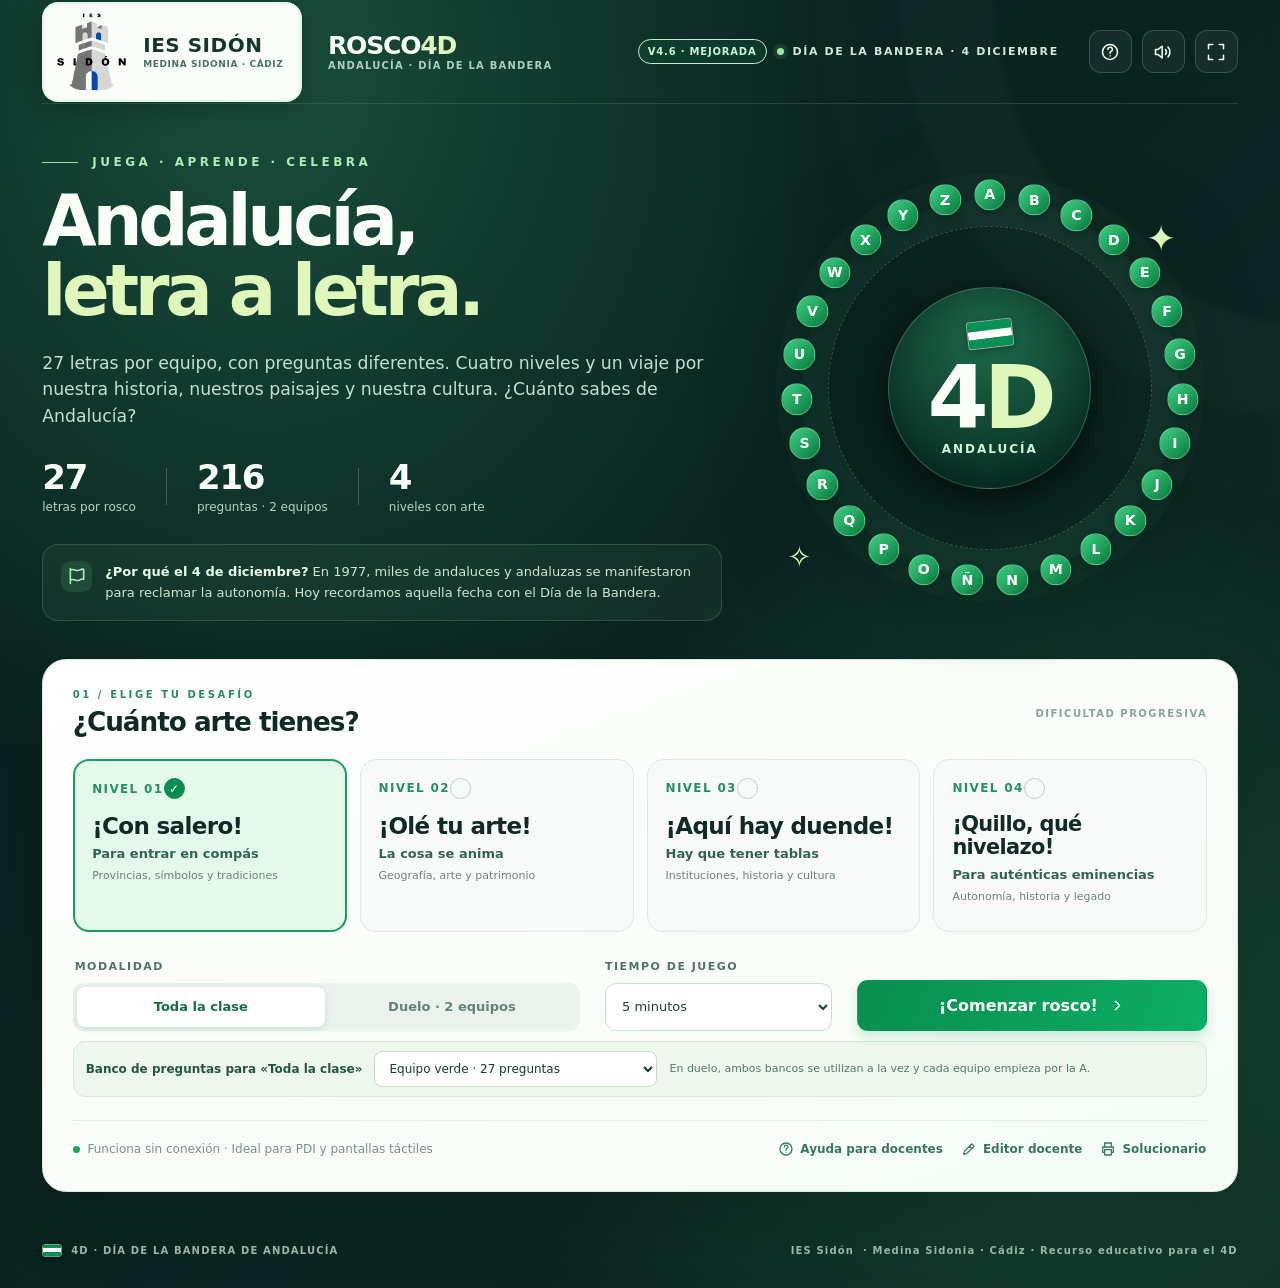
==== index.html @ 41007155 "1" ====
<!doctype html>
<html lang="es">
<head>
  <meta charset="utf-8">
  <meta name="viewport" content="width=device-width,initial-scale=1,viewport-fit=cover">
  <meta name="theme-color" content="#0b2623">
  <meta name="description" content="Rosco 4D Andalucía: 216 preguntas sobre Andalucía en cuatro niveles de dificultad con sabor andaluz. Juego interactivo para pizarras digitales, sin conexión a internet.">
  <title>Rosco 4D · Día de la Bandera de Andalucía · IES Sidón</title>
  <link rel="icon" href="[data-uri]" type="image/svg+xml">
  <style>
:root{--bg:#0a2422;--bg2:#0e302a;--green:#16a067;--green2:#4add91;--lime:#dff7bb;--cream:#f9fff7;--text:#102a26;--muted:#68847b;--line:#dae7dc;--white:#fff;--wrong:#e85b5f;--pending:#d8e1e5;--shadow:0 25px 65px rgba(1,16,10,.22);font-family:'Segoe UI',Inter,ui-sans-serif,system-ui,-apple-system,BlinkMacSystemFont,Arial,sans-serif;color:var(--cream);font-synthesis:none}
*{box-sizing:border-box}html{min-width:320px;min-height:100%;scroll-behavior:smooth}body{margin:0;min-height:100vh;background:radial-gradient(ellipse at 20% 5%,#194f3c 0%,transparent 43%),radial-gradient(ellipse at 85% 80%,#184735 0%,transparent 39%),linear-gradient(135deg,#071d1b,#0a2521 60%,#09221d);overflow-x:hidden}button,select,input,textarea{font:inherit}button{cursor:pointer}button:disabled{cursor:not-allowed;opacity:.55}svg{width:20px;height:20px;fill:none;stroke:currentColor;stroke-width:1.9;stroke-linecap:round;stroke-linejoin:round;flex-shrink:0}.svg-defs{position:absolute;width:0;height:0;overflow:hidden}.is-hidden{display:none!important}.ambient{position:fixed;pointer-events:none;z-index:0;border-radius:50%;filter:blur(4px)}.ambient-one{width:680px;height:680px;right:-390px;top:-350px;border:1px solid rgba(255,255,255,.1);box-shadow:0 0 0 90px rgba(255,255,255,.015),0 0 0 175px rgba(255,255,255,.012)}.ambient-two{width:450px;height:450px;bottom:-330px;left:-160px;border:1px solid rgba(255,255,255,.06)}a{color:inherit}.app-shell{position:relative;z-index:1;display:flex;flex-direction:column;min-height:100vh;max-width:1900px;margin:auto;padding:0 clamp(22px,3.3vw,64px)}.site-header{display:flex;align-items:center;justify-content:space-between;gap:24px;min-height:100px;border-bottom:1px solid rgba(233,255,233,.13)}.brand{text-decoration:none;display:inline-flex;align-items:center;gap:14px;min-width:0}.brand-emblem{height:47px;width:47px;display:grid;place-items:center;border-radius:14px;background:rgba(255,255,255,.09);border:1px solid rgba(255,255,255,.2)}.mini-flag{display:block;height:24px;width:32px;background:linear-gradient(to bottom,#158c4d 0 33%,#fff 33% 67%,#158c4d 67%);border-radius:2px;box-shadow:0 2px 9px rgba(0,0,0,.2);transform:rotate(-8deg)}.brand-titles{display:flex;flex-direction:column;gap:2px}.brand-titles strong{font-size:25px;font-weight:900;letter-spacing:-1.15px;line-height:1}.brand-emphasis{color:var(--lime)}.brand-titles small{font-size:9px;letter-spacing:1.8px;font-weight:800;color:#acd0bf}.top-actions{display:flex;align-items:center;gap:10px}.header-commemoration{color:#d1e7d8;font-size:11px;font-weight:850;letter-spacing:1.6px;margin-right:20px;display:inline-flex;align-items:center;gap:9px}.header-dot{width:7px;height:7px;background:#96eb9e;border-radius:50%;box-shadow:0 0 0 4px #4b9a5a33}.icon-btn{border:1px solid #ffffff2c;background:#ffffff0c;color:#eafaea;border-radius:12px;width:43px;height:43px;display:grid;place-items:center;transition:background .2s,transform .2s}.icon-btn:hover,.icon-btn:focus-visible{background:#ffffff24;transform:translateY(-1px)}.screen{animation:screen-in .35s both;flex:1}@keyframes screen-in{from{opacity:0;transform:translateY(11px)}to{opacity:1;transform:translateY(0)}}.setup-screen{padding:clamp(30px,4vw,65px) 0 20px}.setup-layout{display:grid;grid-template-columns:minmax(0,1fr) minmax(280px,.73fr);align-items:center;gap:20px;min-height:360px}.setup-lead{max-width:720px}.eyebrow{font-size:12px;font-weight:900;letter-spacing:3.5px;color:#adecb4;display:flex;align-items:center;gap:14px;margin:0 0 18px}.eyebrow-line{height:1px;width:36px;background:#a6dfa2}.setup-lead h1{font-size:clamp(49px,5.5vw,87px);line-height:.99;font-weight:900;letter-spacing:-4.3px;margin:0 0 23px}.setup-lead h1 span{color:var(--lime);display:block}.setup-description{font-size:clamp(16px,1.35vw,21px);line-height:1.55;color:#c4dfd3;max-width:710px;margin:0 0 30px}.stat-ribbon{display:flex;gap:30px;align-items:center;margin-bottom:30px}.stat-ribbon>div{display:flex;flex-direction:column}.stat-ribbon strong{font-size:34px;line-height:1;letter-spacing:-1.2px}.stat-ribbon div span{font-size:12px;color:#b6d4c3;padding-top:6px}.stat-separator{height:37px;width:1px;background:#ffffff36}.history-note{max-width:680px;border:1px solid #b9f6bf2b;background:#b4f0ad0d;border-radius:16px;padding:16px 18px;display:flex;gap:13px;align-items:flex-start;color:#cfe6d3}.history-note p{margin:0;font-size:13px;line-height:1.65}.history-note strong{color:#e8ffe7}.history-icon{width:31px;height:31px;flex:none;border-radius:9px;display:grid;place-items:center;background:#50c07729;color:#acf3bc}.welcome-wheel{position:relative;margin:0 auto;width:min(100%,405px);aspect-ratio:1;filter:drop-shadow(0 18px 35px #00170e87)}.welcome-orbit{position:absolute;inset:10%;border-radius:50%;border:1px dashed #c5f7aa40;box-shadow:0 0 0 27px #8ee4ad08,0 0 0 52px #8ee4ad08}.preview-letter{position:absolute;left:50%;top:50%;display:grid;place-items:center;width:clamp(25px,2.45vw,38px);height:clamp(25px,2.45vw,38px);border-radius:50%;background:linear-gradient(135deg,#3fd184,#08783c);border:1px solid #d7ffe74b;color:#fff;font-size:clamp(11px,1.1vw,15px);font-weight:900;box-shadow:0 3px 6px #021f1970;transform:translate(-50%,-50%)}.welcome-center{position:absolute;inset:25%;display:flex;flex-direction:column;align-items:center;justify-content:center;border-radius:50%;border:1px solid #dfffe634;background:radial-gradient(circle at 50% 25%,#1d6b4a,#0a3026 80%);box-shadow:inset 0 0 35px #0003,0 7px 35px #0008;z-index:2}.flag-horizontal{display:flex;flex-direction:column;overflow:hidden;border-radius:3px;border:1px solid #ffffff80;box-shadow:0 2px 8px #0005;flex:none}.flag-horizontal i{display:block;flex:1;width:100%}.flag-horizontal i:nth-child(1),.flag-horizontal i:nth-child(3){background:#099155}.flag-horizontal i:nth-child(2){background:#fff}.welcome-flag{width:46px;height:28px;margin-bottom:6px;transform:rotate(-7deg)}.welcome-center>span:not(.welcome-flag){font-size:clamp(56px,7vw,88px);font-weight:950;line-height:1;letter-spacing:-5px}.welcome-center>span:not(.welcome-flag) span{color:var(--lime)}.welcome-center small{font-weight:900;font-size:clamp(9px,1vw,12px);letter-spacing:2px;color:#cff4d8}.sparkle{position:absolute;font-size:36px;color:var(--lime)}.sparkle-a{top:8%;right:4%}.sparkle-b{bottom:4%;left:0;font-size:29px}.setup-panel{background:linear-gradient(160deg,#fff,#f4fbf4);border:1px solid #dbe9df;border-radius:24px;color:var(--text);padding:clamp(20px,2.3vw,35px);box-shadow:var(--shadow);margin-top:38px}.setup-panel-heading{display:flex;justify-content:space-between;gap:20px;align-items:center;margin-bottom:20px}.section-index,.question-eyebrow{color:#278b5a;font-weight:900;font-size:10px;letter-spacing:2.6px;margin:0 0 7px}.setup-panel h2{font-size:clamp(22px,2.05vw,30px);letter-spacing:-1px;margin:0;line-height:1.2}.panel-label{font-size:10px;font-weight:900;color:#8ba29b;letter-spacing:1.5px}.level-grid{display:grid;grid-template-columns:repeat(4,minmax(0,1fr));gap:13px}.level-card{background:#f8faf9;color:var(--text);border:1.5px solid #dce9e1;border-radius:16px;text-align:left;min-height:173px;padding:18px 18px 15px;display:flex;flex-direction:column;gap:7px;transition:.2s;position:relative}.level-card:hover,.level-card:focus-visible{transform:translateY(-3px);border-color:#68bd83;box-shadow:0 10px 18px #0c5b2c18}.level-card.is-selected{background:#e3f9e9;border:2px solid #219961;padding:17.5px 17.5px 14.5px;box-shadow:inset 0 0 0 1px #4ce39b20}.level-top{display:flex;justify-content:space-between;align-items:center;margin-bottom:7px}.level-number{font-weight:900;letter-spacing:2px;color:#269062;font-size:15px}.level-mark{border:1px solid #b8d3c2;border-radius:50%;display:grid;place-items:center;width:21px;height:21px;font-size:12px;color:transparent}.level-card.is-selected .level-mark{background:#098b52;border-color:#098b52;color:#fff}.level-card>strong{font-size:26px;letter-spacing:-1.1px;line-height:1.1}.level-description{font-size:14px;font-weight:750;color:#336355}.level-card small{font-size:11px;color:#6c837a;line-height:1.45}.settings-row{display:grid;grid-template-columns:1.45fr .65fr 1fr;gap:25px;align-items:end;margin-top:28px}.setting-group{margin:0;padding:0;border:0;min-width:0}.setting-group legend,.setting-group>label{font-size:11px;display:block;margin-bottom:10px;font-weight:900;letter-spacing:1.5px;color:#547068}.segmented{display:flex;min-height:48px;gap:3px;background:#eaf2ed;border-radius:11px;padding:4px}.segmented button{flex:1;background:none;border:0;border-radius:8px;color:#658276;font-size:13px;font-weight:800;min-height:40px;padding:6px 10px}.segmented button.selected{background:#fff;color:#116f42;box-shadow:0 2px 7px #175b2d22}.setting-group select{width:100%;height:48px;border:1px solid #cbded3;border-radius:11px;background:#fff;padding:0 12px;font-size:13px;color:#1d4235;min-width:0}.primary-btn,.secondary-btn{min-height:48px;border-radius:11px;padding:11px 19px;display:inline-flex;align-items:center;justify-content:center;gap:11px;font-weight:850;font-size:14px;border:1px solid transparent;text-align:center}.primary-btn{background:linear-gradient(110deg,#098e50,#0cae65);color:#fff;box-shadow:0 7px 12px #0790522a}.primary-btn:hover{filter:brightness(1.08)}.primary-btn svg{width:17px;height:17px}.secondary-btn{background:#fff;color:#176f4a;border-color:#bedbcc}.secondary-btn:hover{background:#effaf2}.start-btn{width:100%;min-height:51px;font-size:16px}.setup-footer{border-top:1px solid #e2eee7;margin-top:23px;padding-top:15px;display:flex;gap:20px;justify-content:space-between;align-items:center;color:#799286;font-size:12px}.offline-dot{display:inline-block;width:7px;height:7px;background:#19a663;border-radius:50%;margin-right:4px}.setup-footer>div{display:flex;gap:19px}.plain-link{display:inline-flex;align-items:center;justify-content:center;gap:6px;color:#39775c;font-weight:800;background:none;border:0;padding:5px 1px;font-size:12px;text-align:left}.plain-link:hover{text-decoration:underline}.plain-link svg{width:16px;height:16px}.resume-banner{margin-top:16px;padding:13px;border-radius:12px;display:flex;gap:13px;align-items:center;justify-content:flex-end;background:#e4f5e6;border:1px solid #b5ddbb;font-size:13px}.resume-banner span{margin-right:auto}.resume-banner .secondary-btn{min-height:39px;padding:7px 13px}.site-footer{min-height:76px;padding:17px 0;display:flex;align-items:center;justify-content:space-between;gap:20px;color:#9ebcac;font-size:10px;font-weight:800;letter-spacing:1.15px}.site-footer>span{display:flex;align-items:center;gap:9px}.footer-flag{width:20px;height:13px}.site-footer a{text-decoration:none;color:#d3f0cc}.site-footer a:hover{text-decoration:underline}
/* Pantalla de juego */
.game-screen{padding-top:20px;display:flex;flex-direction:column}.game-toolbar{display:flex;justify-content:space-between;align-items:center;gap:16px;min-height:65px}.game-breadcrumb,.game-tools{display:flex;align-items:center;gap:12px}.back-button,.toolbar-btn{background:transparent;border:1px solid #d5f6db32;border-radius:10px;padding:10px 13px;color:#e6f8e8;display:flex;gap:8px;align-items:center;font-size:13px;font-weight:750}.back-button:hover,.toolbar-btn:hover{background:#ffffff18}.back-button svg,.toolbar-btn svg{width:17px;height:17px}.breadcrumb-divider{width:1px;height:20px;background:#ffffff39;margin:0 4px}.course-chip{background:#d8f9d6;color:#124f37;border-radius:7px;padding:8px 12px;font-size:12px;font-weight:950}.mode-chip{font-size:11px;font-weight:850;letter-spacing:1px;color:#c4e4ce}.timer-display{min-width:136px;background:#123c32;border:1px solid #b2e9b837;border-radius:12px;display:flex;align-items:center;justify-content:center;gap:8px;padding:7px 13px;color:#fff}.timer-caption{font-size:9px;letter-spacing:1.3px;font-weight:900;color:#8ecca7}.timer-display strong{font-size:28px;line-height:1;font-variant-numeric:tabular-nums;letter-spacing:1px}.timer-display.time-warning{border-color:#fbab7b;background:#743f34}.timer-display.time-critical{background:#a03c40;animation:time-pulse 1s infinite}@keyframes time-pulse{50%{filter:brightness(1.2)}}
.board-layout{display:grid;grid-template-columns:minmax(0,1fr) minmax(0,.92fr);gap:clamp(18px,3vw,58px);align-items:center;flex:1;min-height:530px}.rosco-zone{position:relative;display:flex;flex-direction:column;justify-content:center;align-items:center;min-width:0;padding:8px 0}.rosco-bg{position:absolute;width:min(86%,650px);aspect-ratio:1;border-radius:50%;background:radial-gradient(circle,#51b58b16,transparent 68%);pointer-events:none}.rosco-frame{width:min(100%,min(62vh,680px));aspect-ratio:1;position:relative;flex:none;container-type:size}.rosco-letters{position:absolute;inset:0}.letter-btn{position:absolute;width:9.1%;aspect-ratio:1;display:grid;place-items:center;transform:translate(-50%,-50%);border-radius:50%;border:2px solid #d6e6e5;color:#174b43;background:linear-gradient(155deg,#edf8fa,#bdd5d5);font-size:clamp(13px,2.5cqw,21px);font-weight:950;box-shadow:0 4px 0 #1025227a,0 8px 16px #031b1b42;transition:background .17s,box-shadow .17s,scale .17s;z-index:2;padding:0;touch-action:manipulation}.letter-btn:hover{scale:1.09}.letter-btn:focus-visible{outline:3px solid #efffa3;outline-offset:2px}.letter-btn.is-correct{color:#fff;border-color:#72e7a3;background:linear-gradient(145deg,#17b968,#078451)}.letter-btn.is-wrong{color:#fff;border-color:#ff9b99;background:linear-gradient(145deg,#f56c6c,#cf454e)}.letter-btn.is-current{color:#244c2b;border:3px solid #fff7bd;background:linear-gradient(145deg,#f5f7b1,#c6e97f);box-shadow:0 0 0 5px #f2ffb138,0 0 19px #dcff9a99,0 3px 0 #21331e;scale:1.11;z-index:4}.letter-btn.is-current.is-correct,.letter-btn.is-current.is-wrong{scale:1}.letter-btn:disabled{opacity:1;cursor:default}.rosco-core{position:absolute;inset:22%;border-radius:50%;background:radial-gradient(circle at 50% 0%,#26654c,#0a2927 72%);border:2px solid #e2fff34a;box-shadow:inset 0 0 55px #001b1590,0 0 0 10px #a6e6b30a,0 0 35px #77f5a011;display:flex;align-items:center;justify-content:center;flex-direction:column;gap:1.5%;text-align:center}.core-flag{width:16%;height:11%;transform:rotate(-6deg);margin-bottom:2%}.core-label{color:#b2e9ba;font-weight:900;letter-spacing:4px;font-size:clamp(9px,1.8cqw,17px)}.core-title{font-size:clamp(47px,14cqw,104px);letter-spacing:-.1em;line-height:1;font-weight:950}.core-title span{color:var(--lime)}.core-name{font-size:clamp(9px,2.7cqw,23px);font-weight:950;letter-spacing:1.5px}.core-subtext{font-size:clamp(6px,1.5cqw,11px);font-weight:850;letter-spacing:1.25px;color:#a7d9be}.core-division{background:#d0efb155;width:38%;height:1px;margin:5% 0 2%}.core-progress{display:flex;flex-direction:column;gap:2px}.core-progress strong{font-size:clamp(19px,4cqw,35px);color:var(--lime);line-height:1.1}.core-progress span{font-size:clamp(9px,1.8cqw,13px);color:#c6dfd0}.legend{display:flex;justify-content:center;gap:clamp(13px,1.8vw,23px);color:#c7e2d4;font-size:11px;font-weight:650;margin-top:2px;flex-wrap:wrap}.legend>span{display:inline-flex;gap:7px;align-items:center}.legend-dot{height:11px;width:11px;border-radius:50%;background:#b7ced4;border:1px solid #ffffffaa}.legend-dot.is-active{background:#e5f7a0}.legend-dot.is-correct{background:#23b66e}.legend-dot.is-wrong{background:#ea6b6b}.legend-dot.is-pending{background:#c6d3d8}
.question-zone{color:var(--text);background:linear-gradient(150deg,#fff 12%,#f8fdf8);border:1px solid #d9e6e0;border-radius:24px;box-shadow:var(--shadow);padding:clamp(24px,2.8vw,43px);min-height:480px;display:flex;flex-direction:column;justify-content:center;gap:0}.question-topline{display:flex;align-items:start;justify-content:space-between;gap:16px}.question-topline h2{font-size:clamp(23px,2.35vw,37px);line-height:1.13;letter-spacing:-1.25px;margin:0;font-weight:900}.letter-mini{background:#12392d;color:#e9ffd8;width:67px;height:67px;border-radius:16px;display:grid;place-items:center;font-size:43px;line-height:1;font-weight:950;flex:none;box-shadow:0 6px 0 #bad7bf}.question-rule{display:flex;align-items:center;gap:10px;color:#16854f;font-size:12px;font-weight:950;letter-spacing:1.65px;margin:25px 0 12px}.question-rule-dot{width:7px;height:7px;background:#1ea967;border-radius:50%}.question-body{font-size:clamp(21px,2.05vw,32px);line-height:1.38;font-weight:750;letter-spacing:-.65px;margin:0 0 24px;min-height:114px}.answer-input-block{padding-bottom:17px}.answer-input-block label{display:block;font-size:10px;letter-spacing:1.6px;font-weight:900;color:#667f71;margin:0 0 8px}.answer-input-row{display:flex;gap:8px}.answer-input-row input{height:48px;min-width:0;flex:1;border-radius:10px;border:1px solid #ccded2;background:#fff;padding:0 15px;color:#153b2b;font-size:16px}.answer-input-row input:focus,.editor-dialog input:focus,.editor-dialog textarea:focus,.editor-dialog select:focus{outline:3px solid #abedb0;outline-offset:1px}.answer-input-row input::placeholder{color:#b0c1b8}.check-input-btn{padding:0 15px;background:#e8f5eb;border:1px solid #bcd9c4;border-radius:10px;color:#187143;font-weight:850;white-space:nowrap}.check-input-btn:hover{background:#d3f1db}.input-help{font-size:11px;color:#829689;margin:9px 0 0}.question-actions{display:grid;grid-template-columns:1fr 1fr 1.25fr;gap:10px}.action-btn{border-radius:12px;border:1px solid transparent;min-height:66px;display:flex;gap:11px;justify-content:center;align-items:center;padding:9px 12px;font-weight:900;font-size:clamp(13px,1.08vw,17px);transition:.15s;white-space:nowrap}.action-btn:hover{transform:translateY(-2px);filter:brightness(1.04)}.action-btn svg{width:21px;height:21px}.answer-correct{background:#087c46;color:#fff}.answer-wrong{background:#fce9e8;color:#ae373e;border-color:#ffc6c7}.answer-pass{background:#e9f0f2;color:#355769;border-color:#d2e0e5}.question-end{display:flex;align-items:center;justify-content:space-between;gap:12px;margin-top:19px}.keyboard-hint{color:#94a69a;font-size:10px;text-align:right}kbd{font-size:11px;padding:2px 5px;border:1px solid #c7d7cc;background:#eff4f0;border-radius:4px;color:#436b55;font-family:inherit}.feedback-card{background:#eaf8ed;border:1px solid #b6dfc5;padding:16px 17px;border-radius:14px;margin:-2px 0 22px}.feedback-card.is-wrong{background:#fff1f0;border-color:#ffcecd}.feedback-top{display:flex;align-items:center;gap:9px;flex-wrap:wrap}.feedback-icon{display:grid;place-items:center;background:#129b56;border-radius:50%;width:27px;height:27px;color:#fff;font-size:16px;font-weight:900}.feedback-card.is-wrong .feedback-icon{background:#e05257}.feedback-top strong{font-size:18px;color:#147444}.feedback-card.is-wrong .feedback-top strong{color:#af3c43}.feedback-answer{font-size:14px;font-weight:900;margin-left:auto;color:#113e2b}.feedback-card p{margin:10px 0 0;color:#496c57;font-size:13px;line-height:1.6}.feedback-card.is-wrong p{color:#865858}.next-btn{width:100%;min-height:65px;font-size:17px}.reveal-card{background:#f4f7e3;border:1px dashed #b2c283;padding:13px 17px;border-radius:12px;margin:-5px 0 18px}.reveal-card small{display:block;color:#858e53;font-size:10px;letter-spacing:1px;font-weight:950;margin-bottom:5px}.reveal-card strong{font-size:20px;color:#314528}.reveal-link{color:#528168}.scoreboard{background:#ffffff0d;border:1px solid #ffffff21;border-radius:16px;padding:13px 20px;margin:9px 0 19px}.score-main{display:flex;justify-content:space-between;gap:15px;align-items:center}.score-label{display:flex;align-items:center;gap:10px;font-weight:850;color:#d5e9db;letter-spacing:1.6px;font-size:11px}.scorebar-icon{color:#bceb91;font-size:18px}.score-fractions{display:flex;gap:22px;color:#bbd9c7;font-size:12px}.score-fractions strong{color:#fff;font-size:15px}.progress-track{display:flex;position:relative;overflow:hidden;background:#ffffff20;height:8px;margin-top:13px;border-radius:99px}.progress-correct{width:0;background:#39d68b;transition:width .35s}.progress-wrong{width:0;background:#ff8087;transition:width .35s}.teams-row{border-top:1px solid #ffffff20;margin-top:13px;padding-top:12px;display:flex;align-items:center;gap:15px}.team-badge{padding:8px 12px;border:1px solid #ffffff2e;border-radius:11px;display:flex;gap:10px;align-items:center;color:#cadbd0;font-size:13px}.team-badge.active{background:#bbefbb21;border-color:#c2fbc46d;color:#fff}.team-badge strong{font-size:22px;margin-left:8px;color:#fff}.team-marker{width:11px;height:11px;border-radius:50%}.team-marker-one{background:#31d58e}.team-marker-two{background:#eef7f0}.team-versus{font-size:11px;color:#acc4b6;font-weight:850}.team-instruction{margin-left:auto;font-size:11px;color:#afc7b5}
/* Resultados */
.end-screen{display:flex;align-items:center;justify-content:center;padding:40px 0 30px}.end-container{width:min(900px,100%);text-align:center}.end-icon{width:83px;height:83px;border-radius:25px;margin:auto auto 19px;display:grid;place-items:center;background:linear-gradient(145deg,#c5f3af,#76d88f);color:#0e6c3f;transform:rotate(-5deg);box-shadow:0 10px 26px #0005}.end-icon svg{width:43px;height:43px}.end-eyebrow{justify-content:center;margin-bottom:12px}.end-container h2{font-size:clamp(35px,4.5vw,61px);letter-spacing:-2px;margin:0 0 8px}.end-subtitle{color:#c1decb;font-size:17px;line-height:1.6;margin:0 0 25px}.end-summary{display:grid;grid-template-columns:repeat(4,1fr);gap:11px}.end-summary>div{border:1px solid #ffffff37;border-radius:15px;background:#ffffff15;display:flex;flex-direction:column;padding:19px 10px;gap:9px}.end-summary span{font-size:11px;font-weight:850;letter-spacing:1.3px;color:#b8d8c1}.end-summary strong{font-size:45px;line-height:1;font-weight:950}.end-summary>div:first-child strong{color:#91f1ad}.end-summary>div:nth-child(2) strong{color:#ffc6c6}.end-history{margin:25px 0}.end-history h3{font-size:16px;color:#cce0d3;font-weight:700;margin:0 0 13px}.end-letters{display:flex;justify-content:center;flex-wrap:wrap;gap:7px}.end-letter{width:34px;height:34px;display:grid;place-items:center;border-radius:50%;background:#d9e3e4;color:#1c4640;font-size:14px;font-weight:900}.end-letter.correct{background:#189c60;color:white}.end-letter.wrong{background:#e65a60;color:white}.end-actions{display:flex;gap:12px;justify-content:center;flex-wrap:wrap}.end-motto{margin:32px 0 0;font-weight:600;font-size:13px;letter-spacing:1px;color:#9db6a9}.end-team-summary{background:#e3f8df;color:#134b36;border-radius:13px;margin-top:13px;padding:15px 20px;font-weight:900;font-size:18px}
/* Dialogs, edición */
.app-dialog{position:fixed;max-width:min(630px,calc(100vw - 30px));width:100%;max-height:min(90vh,900px);border:1px solid #e0e7dc;border-radius:20px;background:#fff;color:var(--text);padding:0;box-shadow:0 40px 95px #0009;overflow:auto}.app-dialog::backdrop{background:#001c1bb3;backdrop-filter:blur(6px)}.dialog-head{padding:22px 27px;border-bottom:1px solid #e8efe9;display:flex;justify-content:space-between;gap:15px;align-items:start}.dialog-head small{color:#279363;font-size:10px;letter-spacing:2px;font-weight:900}.dialog-head h2{margin:5px 0 0;letter-spacing:-1px;font-size:27px}.dialog-close{border:0;background:#f0f5f1;color:#39765d;border-radius:9px;height:34px;width:34px;font-size:27px;line-height:1}.dialog-body{padding:24px 27px;color:#466456;font-size:14px;line-height:1.7}.dialog-body>p{margin-top:0}.instruction-list{display:flex;flex-direction:column;gap:15px;margin:20px 0}.instruction-list>div{display:flex;gap:13px;align-items:start}.instruction-list p{margin:0}.step-num{font-size:12px;color:#078a4b;background:#e2f5e7;padding:6px 9px;border-radius:7px;font-weight:900}.shortcut-panel{padding:13px 16px;border-radius:10px;background:#f2f7ee;color:#305a3e}.shortcut-panel p{margin:7px 0 0}.dialog-small{font-size:12px;margin-top:17px!important;color:#779084}.dialog-footer{display:flex;gap:12px;justify-content:flex-end;padding:16px 27px 24px}.editor-dialog{max-width:min(740px,calc(100vw - 30px))}.editor-intro{font-size:13px}.editor-selects{display:grid;grid-template-columns:1fr 1fr;gap:15px;margin-bottom:15px}.editor-selects label,.editor-dialog form label{display:flex;flex-direction:column;font-weight:900;gap:7px;font-size:12px;color:#426954}.editor-dialog select,.editor-dialog input,.editor-dialog textarea{width:100%;border:1px solid #cbdcd0;background:#fff;border-radius:9px;padding:11px 12px;color:#17452c;font-size:14px;resize:vertical}.editor-dialog form{display:flex;flex-direction:column;gap:12px}.editor-dialog .editor-save{align-self:flex-start}.editor-utilities{display:flex;gap:9px;flex-wrap:wrap;align-items:center;border-top:1px solid #e2ede3;padding-top:20px;margin-top:20px}.editor-utilities .secondary-btn{font-size:12px}.import-file-label{cursor:pointer}.editor-reset{color:#a74747;margin-left:auto}.editor-error{font-weight:800;color:#af4144;margin:0;font-size:12px;min-height:0}.toast{position:fixed;z-index:300;bottom:30px;left:50%;transform:translateX(-50%);min-width:220px;max-width:min(480px,90vw);padding:14px 20px;border-radius:13px;background:#e6f9e6;color:#125c3b;font-size:14px;font-weight:850;box-shadow:0 12px 30px #0006;text-align:center}
@media(max-width:1150px){.board-layout{gap:20px;grid-template-columns:minmax(0,.96fr) minmax(0,1.04fr)}.question-zone{padding:25px;min-height:440px}.question-body{font-size:clamp(20px,2.3vw,29px);min-height:112px}.rosco-frame{width:min(100%,56vh)}.action-btn{gap:6px;min-height:59px}.action-btn svg{width:17px;height:17px}.keyboard-hint{display:none}.settings-row{gap:15px}.level-card{padding:13px;min-height:165px}.level-card.is-selected{padding:12.5px}}
@media(max-width:800px){.app-shell{padding:0 19px}.site-header{min-height:76px}.header-commemoration{display:none}.setup-layout{grid-template-columns:1fr;min-height:0;text-align:center;gap:12px}.setup-lead{max-width:none}.setup-lead h1{font-size:clamp(49px,10vw,78px)}.eyebrow{justify-content:center}.stat-ribbon{justify-content:center}.history-note{margin:auto;text-align:left}.welcome-wheel{width:290px;margin-top:20px;margin-bottom:0}.welcome-center>span:not(.welcome-flag){font-size:61px}.setup-panel{margin-top:26px}.level-grid{grid-template-columns:repeat(2,1fr)}.settings-row{grid-template-columns:1fr 1fr}.setup-launch{grid-column:1/-1}.setup-footer{align-items:start}.board-layout{grid-template-columns:1fr;gap:16px;padding-top:10px}.rosco-frame{width:min(75vw,520px)}.rosco-zone{min-height:0}.question-zone{min-height:0}.game-toolbar{flex-wrap:wrap}.scoreboard{margin-top:21px}.game-screen{padding-top:14px}.question-body{min-height:0}.site-footer{flex-wrap:wrap;justify-content:center}.teams-row{flex-wrap:wrap}.team-instruction{margin-left:0}}
@media(max-width:520px){.app-shell{padding:0 13px}.site-header{min-height:68px}.brand-emblem{width:39px;height:39px}.brand-titles strong{font-size:21px}.brand-titles small{font-size:7.5px;letter-spacing:1px}.brand{gap:8px}.top-actions{gap:5px}.icon-btn{width:34px;height:36px;border-radius:8px}.icon-btn svg{width:17px;height:17px}.setup-screen{padding-top:31px}.setup-lead h1{font-size:clamp(43px,11vw,60px);letter-spacing:-2.5px}.setup-description{font-size:15px}.stat-ribbon{gap:13px}.stat-ribbon strong{font-size:29px}.stat-ribbon div span{font-size:10px}.welcome-wheel{width:min(67vw,270px)}.preview-letter{width:25px;height:25px;font-size:11px}.welcome-center>span:not(.welcome-flag){font-size:50px}.setup-panel{padding:16px;border-radius:18px}.setup-panel-heading{align-items:start}.panel-label{display:none}.level-grid{gap:8px}.level-card,.level-card.is-selected{min-height:141px;padding:11px}.level-top{margin-bottom:1px}.level-card>strong{font-size:22px}.level-description{font-size:11px}.level-card small{font-size:10px}.settings-row{grid-template-columns:1fr;gap:14px}.setup-launch{grid-column:auto}.setup-footer{flex-direction:column;gap:11px}.resume-banner{flex-direction:column;align-items:stretch}.game-toolbar{align-items:start}.game-breadcrumb{gap:6px}.game-tools{width:100%;justify-content:space-between;gap:5px}.timer-display{margin-left:auto;min-width:112px}.toolbar-btn{padding:9px}.toolbar-btn span{display:none}.mode-chip{font-size:9px}.rosco-frame{width:min(90vw,460px)}.letter-btn{font-size:clamp(10px,3.2cqw,15px);border-width:1.3px}.core-title{font-size:13cqw}.legend{font-size:10px;gap:10px}.question-zone{padding:20px 17px;border-radius:18px}.question-topline h2{font-size:24px}.letter-mini{width:53px;height:53px;font-size:33px}.question-body{font-size:22px}.answer-input-row{flex-direction:column}.answer-input-row input,.check-input-btn{min-height:43px}.action-btn{flex-direction:column;gap:4px;padding:8px 3px;min-height:65px;font-size:12px}.action-btn svg{width:18px;height:18px}.score-main{flex-direction:column;align-items:stretch;gap:8px}.score-fractions{justify-content:space-between;gap:5px;font-size:11px}.scoreboard{padding:13px}.end-summary{grid-template-columns:repeat(2,1fr)}.end-summary strong{font-size:37px}.end-container h2{font-size:37px}.end-icon{width:70px;height:70px}.dialog-head,.dialog-body{padding:20px}.editor-selects{gap:7px}.editor-utilities .secondary-btn{flex:1}.end-actions .secondary-btn,.end-actions .primary-btn{width:100%}}
@media(max-height:850px) and (min-width:801px){.site-header{min-height:74px}.setup-screen{padding-top:27px}.setup-layout{min-height:300px}.setup-lead h1{font-size:clamp(51px,4.8vw,76px)}.setup-description{margin-bottom:18px}.stat-ribbon{margin-bottom:18px}.history-note{padding:11px 15px}.setup-panel{margin-top:21px}.level-card{min-height:139px}.level-top{margin-bottom:3px}.settings-row{margin-top:18px}.setup-footer{margin-top:15px}.game-screen{padding-top:9px}.game-toolbar{min-height:60px}.board-layout{min-height:0;gap:25px}.rosco-frame{width:min(100%,min(61vh,635px))}.question-zone{padding:23px 29px;min-height:410px}.question-topline h2{font-size:clamp(22px,2vw,30px)}.question-rule{margin-top:15px}.question-body{font-size:clamp(19px,1.9vw,27px);min-height:86px;margin-bottom:15px}.answer-input-block{padding-bottom:12px}.action-btn{min-height:56px}.question-end{margin-top:12px}.scoreboard{margin-top:4px;margin-bottom:11px;padding:10px 17px}.site-footer{min-height:42px;padding:10px 0}.legend{margin-top:0}}
@media(prefers-reduced-motion:reduce){*,*::before,*::after{animation-duration:.01ms!important;transition-duration:.01ms!important;scroll-behavior:auto!important}}
/* Ajuste extra para pizarras con resolución 1366×768: evitar desplazamiento durante el juego */
@media(max-height:850px) and (min-width:801px){
  .rosco-frame{width:min(100%,min(54vh,585px))}
  .question-zone{min-height:375px;padding:18px 24px}
  .question-topline h2{font-size:24px}
  .letter-mini{width:54px;height:54px;font-size:34px;box-shadow:0 4px 0 #bad7bf}
  .question-rule{margin:12px 0 8px}
  .question-body{font-size:clamp(19px,1.64vw,23px);line-height:1.3;min-height:0;margin-bottom:12px}
  .answer-input-block{padding-bottom:8px}
  .answer-input-row input{height:42px}
  .input-help{display:none}
  .action-btn{min-height:49px}
  .question-end{margin-top:9px}
  .feedback-card{margin-bottom:12px;padding:12px}
  .feedback-card p{margin-top:6px}
  .next-btn{min-height:50px}
  .scoreboard{padding:8px 15px;margin:2px 0 8px}
  .progress-track{margin-top:7px;height:6px}
  .teams-row{padding-top:6px;margin-top:7px}
  .team-badge{padding:5px 10px}
  .site-footer{min-height:35px;padding:6px 0}
}
/* Portada completa en pantallas de aula 720p/768p, sin esconder el botón de empezar */
@media(max-height:850px) and (min-width:801px){
  .setup-screen{padding:10px 0 7px}
  .setup-layout{min-height:0;grid-template-columns:minmax(0,1fr) 260px;gap:15px}
  .setup-lead h1{font-size:clamp(44px,4.2vw,58px);line-height:1.03;letter-spacing:-2.7px;margin-bottom:10px}
  .setup-lead h1 span{display:inline}
  .setup-lead .eyebrow{margin-bottom:8px;font-size:10px}
  .setup-description{font-size:14px;line-height:1.37;margin-bottom:11px;max-width:740px}
  .stat-ribbon{margin-bottom:12px;gap:17px}
  .stat-ribbon strong{font-size:27px}
  .stat-ribbon div span{font-size:10px;padding-top:4px}
  .stat-separator{height:30px}
  .history-note{padding:9px 12px;max-width:780px}
  .history-note p{font-size:11px;line-height:1.45}
  .history-icon{width:27px;height:27px}
  .welcome-wheel{width:235px}
  .welcome-center>span:not(.welcome-flag){font-size:51px}
  .welcome-center small{font-size:8px;letter-spacing:1px}
  .welcome-flag{height:20px;width:33px}
  .preview-letter{width:25px;height:25px;font-size:10px}
  .setup-panel{margin-top:12px;padding:16px 23px}
  .setup-panel-heading{margin-bottom:12px}
  .setup-panel h2{font-size:23px}
  .level-card{min-height:115px;padding:11px 13px;gap:4px}
  .level-card.is-selected{padding:10.5px 12.5px}
  .level-top{margin-bottom:0}
  .level-card>strong{font-size:23px}
  .level-description{font-size:12px}
  .level-card small{font-size:10px}
  .settings-row{margin-top:12px}
  .segmented{min-height:42px}
  .segmented button{min-height:34px}
  .setting-group select{height:42px}
  .start-btn{min-height:43px}
  .setup-footer{margin-top:11px;padding-top:9px}
}

/* V2 · Identidad del IES Sidón. Logo original proporcionado por el centro. */
.brand-group{display:flex;align-items:center;gap:clamp(14px,2.3vw,34px);min-width:0}
.school-identity{display:inline-flex;align-items:center;gap:9px;min-width:0;padding:4px 12px 4px 5px;border:1px solid rgba(255,255,255,.24);background:#f3f8f3;border-radius:12px;flex-shrink:0;box-shadow:0 5px 22px rgba(1,19,13,.16)}
.school-logo-frame{display:grid;place-items:center;flex-shrink:0;width:46px;height:49px;background:#fff;border-radius:8px}
.school-logo-frame img{display:block;width:43px;height:47px;object-fit:contain}
.school-titles{display:flex;flex-direction:column;gap:4px;color:#15362d;white-space:nowrap}
.school-titles strong{font-size:14px;line-height:1;font-weight:900;letter-spacing:.7px}
.school-titles small{font-size:8px;letter-spacing:.42px;font-weight:750;color:#4a7267}
@media(max-width:1150px){.brand-group{gap:12px}.school-identity{padding-right:7px}.school-titles small{display:none}}
@media(max-width:920px){.school-titles{display:none}.school-identity{padding:3px}.school-logo-frame{width:43px;height:45px}.school-logo-frame img{width:41px;height:43px}}
@media(max-width:520px){.brand-group{gap:7px}.school-identity{border-radius:9px;padding:2px}.school-logo-frame{width:35px;height:40px;border-radius:7px}.school-logo-frame img{width:34px;height:38px}.brand-titles strong{font-size:19px}.brand-titles small{font-size:7px}}
@media(max-width:390px){.site-header{gap:6px}.brand-emblem{display:none}.brand-group{gap:6px}.brand-titles strong{font-size:18px}}

/* V3 · Duelo con dos roscos independientes */
.team-count{display:flex;flex-direction:column;align-items:flex-end;gap:1px}
.team-count strong{margin-left:0}
.team-count small{font-size:9px;font-weight:750;white-space:nowrap;color:#bbd5c6}
.end-letters{display:flex;flex-direction:column;align-items:center;gap:15px}
.end-team-letters{display:flex;flex-direction:column;align-items:center;gap:8px;width:100%}
.end-team-label{color:#d0ebd8;font-size:13px;letter-spacing:.4px}
.end-letter-row{display:flex;flex-wrap:wrap;align-items:center;justify-content:center;gap:7px}
@media(max-width:520px){.team-count small{font-size:8px}.team-badge{gap:5px}.teams-row{gap:7px}}

/* V4 · identidad principal IES Sidón, banco doble y editor completo. */
.site-header{min-height:104px;gap:12px}
.brand-group{gap:clamp(14px,2vw,28px)}
.school-identity.prominent{padding:6px 17px 6px 8px;border-radius:16px;gap:13px;background:#f8fdf7;border:2px solid rgba(214,249,226,.72);box-shadow:0 6px 30px rgba(0,0,0,.25)}
.school-identity.prominent .school-logo-frame{width:78px;height:84px;background:transparent;border-radius:6px}
.school-identity.prominent .school-logo-frame img{width:77px;height:84px;object-fit:contain}
.school-identity.prominent .school-titles{display:flex}
.school-identity.prominent .school-titles strong{font-size:20px;letter-spacing:.5px}
.school-identity.prominent .school-titles small{display:block;font-size:9px;letter-spacing:.6px}
.brand-titles small{font-size:10px;letter-spacing:1.2px}
.solo-bank-row{display:flex;align-items:center;gap:12px;flex-wrap:wrap;background:#eef7ee;border:1px solid #d9e8d9;border-radius:12px;padding:9px 12px;margin-top:10px}
.solo-bank-row label{color:#235544;font-size:12px;font-weight:800}
.solo-bank-row select{border:1px solid #c5dac9;border-radius:8px;background:white;color:#123d2e;padding:6px 10px;font:inherit;font-size:12px;min-height:36px}
.solo-bank-row small{color:#557767;font-size:11px}
.editor-dialog{max-width:min(860px,calc(100vw - 24px));max-height:94vh}
.editor-body{padding-top:17px}
.editor-selects-v4{grid-template-columns:repeat(3,minmax(0,1fr));gap:10px;margin-bottom:9px}
.editor-subhead{display:flex;align-items:center;justify-content:space-between;gap:10px;margin:13px 0 9px}
.editor-subhead small{color:#638577;font-size:11px}
.editor-team-indicator{display:inline-flex;border-radius:7px;padding:5px 10px;font-size:11px;font-weight:900;letter-spacing:.6px}
.editor-team-indicator.green{background:#d1f3dd;color:#08623a}
.editor-team-indicator.white{background:#eff3f3;color:#1e4447;border:1px solid #bfcdcc}
.editor-alphabet{display:grid;grid-template-columns:repeat(9,minmax(0,1fr));gap:5px;margin:7px 0 10px}
.editor-letter{min-height:36px;cursor:pointer;border:1px solid #cadbd0;background:#f6faf7;border-radius:9px;color:#355e49;font-weight:850;font-size:14px}
.editor-letter:hover,.editor-letter.selected{background:#177f53;color:#fff;border-color:#177f53}
.editor-nav{display:flex;gap:12px;align-items:center;justify-content:space-between;margin:8px 0 16px;border-bottom:1px solid #e0eae3;padding-bottom:13px}
.editor-nav .secondary-btn{font-size:12px;padding:8px 12px;min-height:34px}
.editor-nav span{font-size:11px;color:#658474;text-align:center}
.editor-live{padding:10px 13px;border-radius:11px;border:1px solid #cee3d3;background:#f4faf5;margin-top:4px}
.editor-live strong{font-size:12px;color:#246044}
.editor-live p{font-size:12px;line-height:1.45;margin:5px 0}
.editor-check.valid{color:#167347;font-weight:750}
.editor-check.invalid{color:#af382b;font-weight:750}
.editor-save-row{display:flex;gap:9px;flex-wrap:wrap;margin-top:12px}
.editor-save-row .primary-btn{flex:1}
.editor-save-row .secondary-btn{white-space:nowrap}
.editor-utilities{margin-top:16px;padding-top:16px}
.editor-utilities .secondary-btn{font-size:12px}
@media(max-width:1200px){.school-identity.prominent .school-titles strong{font-size:17px}.school-identity.prominent .school-titles small{font-size:8px}.brand-titles small{font-size:8px}}
@media(max-width:1000px){.school-identity.prominent{padding:5px}.school-identity.prominent .school-titles{display:none}.school-identity.prominent .school-logo-frame{width:65px;height:71px}.school-identity.prominent .school-logo-frame img{width:65px;height:71px}}
@media(max-width:800px){.site-header{min-height:84px}.brand-group{gap:11px}}
@media(max-width:520px){.site-header{min-height:73px}.brand-group{gap:7px}.school-identity.prominent{padding:2px;border-radius:11px}.school-identity.prominent .school-logo-frame{width:47px;height:54px}.school-identity.prominent .school-logo-frame img{width:47px;height:54px}.brand-titles strong{font-size:19px}.brand-titles small{font-size:7px;letter-spacing:.2px}.solo-bank-row{align-items:stretch}.solo-bank-row select{flex:1}.editor-selects-v4{grid-template-columns:repeat(2,minmax(0,1fr))}.editor-alphabet{grid-template-columns:repeat(7,minmax(0,1fr))}.editor-nav span{display:none}.editor-nav .secondary-btn{padding:7px}.editor-subhead{align-items:flex-start;flex-direction:column}.editor-save-row .secondary-btn{flex:1}}
@media(max-width:390px){.brand-titles small{font-size:6px;letter-spacing:0}.school-identity.prominent .school-logo-frame{width:43px;height:50px}.school-identity.prominent .school-logo-frame img{width:43px;height:50px}}
@media(max-height:850px) and (min-width:801px){.site-header{min-height:84px}.school-identity.prominent .school-logo-frame{width:60px;height:65px}.school-identity.prominent .school-logo-frame img{width:60px;height:65px}.school-identity.prominent .school-titles strong{font-size:17px}.solo-bank-row{margin-top:7px;padding:4px 10px}.solo-bank-row select{min-height:30px}.setup-footer{margin-top:7px;padding-top:7px}}

/* V4.1 · Cuatro dificultades con guiños andaluces y ayuda al profesorado */
.level-card>strong{font-size:clamp(19px,1.8vw,25px);line-height:1.14;letter-spacing:-.65px}
.level-card .level-description{font-size:13px}.level-card .level-number{font-size:12px;letter-spacing:1.35px}
.level-card:last-child>strong{font-size:clamp(18px,1.63vw,23px)}
.setup-footer>div{flex-wrap:wrap;justify-content:flex-end;gap:9px 16px}
.teacher-help-dialog{max-width:min(765px,calc(100vw - 30px))}
.teacher-help-lead{background:linear-gradient(130deg,#e6f7e8,#f5fbef);border:1px solid #c9e8cf;border-radius:12px;padding:13px 17px;margin-bottom:14px;display:flex;flex-direction:column;gap:3px}
.teacher-help-lead strong{font-size:17px;color:#147346}.teacher-help-lead span{font-size:13px}
.teacher-steps{gap:8px}.teacher-steps>div{border-bottom:1px solid #e4eee7;padding-bottom:12px}.teacher-steps code,.teacher-help-dialog code{background:#eef5f0;border-radius:4px;padding:2px 4px;color:#225c3d}
.teacher-alert{background:#fff8e7;border:1px solid #eed7a6;color:#654e2d;padding:12px 14px;border-radius:12px;font-size:13px;line-height:1.65}
.editor-help-tip{background:#f0faef;border:1px solid #d6ead6;border-radius:9px;padding:8px 11px;font-size:12px}
.editor-help-tip button{background:transparent;border:0;color:#087e4a;text-decoration:underline;font-weight:800;cursor:pointer;padding:0}
.editor-export-hero{display:flex;align-items:center;justify-content:space-between;gap:15px;background:linear-gradient(120deg,#e7f8eb,#f8fcf3);border:2px solid #9fdec0;padding:16px;border-radius:14px;margin-top:24px}
.editor-export-hero>div{display:flex;flex-direction:column;gap:6px;flex:1}.editor-export-hero strong{color:#14583a;font-size:15px}.editor-export-hero span{font-size:12px;color:#4b755d}.editor-export-hero .primary-btn{min-width:245px;flex-shrink:0;font-size:12px}
.end-summary strong#endCourse{font-size:clamp(16px,1.8vw,24px);letter-spacing:-.5px;line-height:1.15;overflow-wrap:anywhere}
.course-chip{max-width:220px;white-space:normal;text-align:center;line-height:1.2}
@media(max-width:1100px){.editor-export-hero{flex-wrap:wrap}.editor-export-hero .primary-btn{flex:1}}
@media(max-width:520px){.level-card>strong,.level-card:last-child>strong{font-size:18px}.level-card .level-description{font-size:11px}.editor-export-hero .primary-btn{min-width:0;width:100%}.editor-utilities{flex-direction:column;align-items:stretch}.editor-utilities .secondary-btn{width:100%}}

/* V4.6: señal de versión visible para descartar ficheros en caché */
.version-chip{display:inline-flex;align-items:center;justify-content:center;padding:6px 9px;border-radius:999px;border:1px solid #c9e8d4;background:rgba(15,126,76,.18);color:#c9f5d6;font-size:10px;font-weight:900;letter-spacing:.08em;white-space:nowrap}
@media(max-width:740px){.version-chip{font-size:9px;padding:5px 7px;letter-spacing:0}}


/* V4.6 · PDI, duelo con cronómetros independientes, editor y accesibilidad */
.duel-setup{border:1px solid #cce4d2;border-radius:16px;background:#f1fbf3;padding:15px;margin:12px 0 8px;color:#174b36}
.duel-title{font-size:15px;font-weight:900;margin-bottom:9px}.duel-inputs{display:grid;grid-template-columns:repeat(2,minmax(0,1fr));gap:12px}
.duel-inputs label,.filename-label{font-size:12px;font-weight:850;display:flex;flex-direction:column;gap:6px;color:#286047}
.duel-inputs input,.filename-label input{width:100%;min-width:0;border:1px solid #abcdb6;border-radius:10px;padding:10px 12px;color:#13382d;background:white;font-size:15px}
.draw-row{display:flex;align-items:center;flex-wrap:wrap;gap:10px;margin-top:11px}.draw-row small{font-size:11px;color:#638272}.draw-result{font-weight:900;color:#0c744b;font-size:14px}
 .duel-hud{display:flex;gap:7px;max-width:340px;align-items:center;min-width:0}.duel-hud.is-hidden{display:none!important}
.hud-team{display:grid;grid-template-columns:minmax(40px,100px) 20px 45px;align-items:center;gap:4px;border:1px solid #9cc5a244;background:#164b39;padding:7px 9px;border-radius:10px;color:#e4ffeb;min-width:0}
.hud-team small{font-size:10px;font-weight:900;white-space:nowrap;overflow:hidden;text-overflow:ellipsis}.hud-team b{font-size:12px;color:#fff}.hud-team strong{font-size:13px;font-variant-numeric:tabular-nums;color:#f6eab7}
.hud-white{background:#ebf5ee;color:#144c39}.hud-white b{color:#144c39}.hud-white strong{color:#0f694d}
@media(max-width:1100px){.duel-hud{max-width:230px}.hud-team{grid-template-columns:60px 10px;gap:2px 5px;padding:5px}.hud-team strong{grid-column:1 / -1;font-size:13px}}
@media(max-width:840px){.game-tools{flex-wrap:wrap}.duel-hud{max-width:100%}}
.team-badge{min-width:0}.team-badge .team-name{overflow:hidden;text-overflow:ellipsis;white-space:nowrap;font-size:clamp(10px,1vw,14px);max-width:180px}
.team-count{min-width:64px}.team-clock{font-variant-numeric:tabular-nums;color:#ffefae;font-size:14px;letter-spacing:.5px}
.team-badge:not(.active) .team-clock{color:#d0d6d1}
.wildcard-strip{display:flex;gap:10px;flex-wrap:wrap;margin:10px 0 8px}
.wildcard-btn{flex:1;min-width:190px;border:1px solid #d1e4c4;background:#ecf8e9;color:#185e41;font-weight:850;border-radius:11px;padding:10px 11px;font-size:13px}
.wildcard-btn:not(:disabled):hover{background:#d1f3d5}.wildcard-btn:disabled{opacity:.48}
.wildcard-hint{padding:13px;border:1px solid #9ad4ab;background:#e8f8e6;border-radius:12px;color:#16593b;font-weight:800;font-size:14px;margin:8px 0}
.end-container{position:relative;isolation:isolate}.end-container>*:not(.confetti){position:relative;z-index:1}
.end-awards{background:linear-gradient(110deg,#e9f9dd,#fff7d5);border:1px solid #d0e1ae;color:#1b613d;font-size:clamp(15px,1.6vw,20px);font-weight:850;padding:15px;border-radius:14px;margin:18px auto;max-width:850px}
.confetti{position:absolute;inset:0;overflow:hidden;pointer-events:none;z-index:0}.confetti i{position:absolute;top:-20px;width:7px;height:15px;border-radius:1px;opacity:.75;animation:confetti-fall 4s linear infinite}
@keyframes confetti-fall{from{transform:translateY(-60px) rotate(0deg)}to{transform:translateY(100vh) rotate(720deg)}}
.audit-panel{border:1px solid #c0dfc9;background:#f4fbf2;border-radius:12px;margin:18px 0;padding:14px}.audit-note{font-size:12px;color:#4c7964;margin:8px 0}
.audit-report{max-height:200px;overflow:auto;border-radius:8px;background:#fff;border:1px solid #cbdccb;padding:11px;color:#27533c;font-size:12px}.audit-report p{margin:6px 0}.audit-report strong{font-size:14px}
.filename-label{flex:1;min-width:190px}.editor-export-hero{flex-wrap:wrap}.editor-export-hero .filename-label input{height:39px}.editor-export-hero>div:first-child{min-width:100%}
.pdi-mode .question-body{font-size:clamp(24px,2.5vw,39px)!important;line-height:1.28!important;font-weight:650!important}
.pdi-mode .question-rule{font-size:clamp(15px,1.5vw,21px)!important}.pdi-mode .question-actions .action-btn{min-height:72px;font-size:clamp(17px,1.45vw,22px);font-weight:900}
.pdi-mode #checkInputButton{font-size:18px;min-height:56px}.pdi-mode #answerInput{min-height:56px;font-size:20px}.pdi-mode .wildcard-btn{font-size:15px;min-height:50px}
.pdi-mode .toolbar-btn{min-height:46px}.pdi-mode .question-zone{min-width:0}
@media(max-width:950px){.duel-inputs{grid-template-columns:1fr}.team-badge .team-name{max-width:110px}.team-clock{font-size:12px}.pdi-mode .question-body{font-size:23px!important}}
@media(max-width:640px){.wildcard-strip{flex-direction:column}.wildcard-btn{min-width:0}.duel-inputs{grid-template-columns:1fr}.end-awards{font-size:14px}}
@media(prefers-reduced-motion:reduce){.confetti i{animation:none;display:none}}
</style>
  
  
  
<style>

/* V4.6 · Comprobación explícita de la respuesta escrita */
.answer-validation{margin:9px 0 0;background:#fff0e6;border:1px solid #efaa7e;padding:8px 11px;border-radius:9px;color:#963d17;font-size:13px;font-weight:800;line-height:1.4}
.answer-input-row input[aria-invalid="true"]{outline:2px solid #df8a58;border-color:#de8858}
.answer-correct:disabled{background:#b9c7be!important;color:#52685a!important;cursor:not-allowed;filter:none!important;transform:none!important}
.feedback-attempt{font-weight:800!important;margin-top:8px!important;font-size:12px!important}
@media(max-height:850px) and (min-width:801px){.answer-validation{padding:5px 8px;font-size:11px}}

</style>
</head>
<body>
  <svg class="svg-defs" xmlns="http://www.w3.org/2000/svg" aria-hidden="true">
    <symbol id="i-volume" viewBox="0 0 24 24"><path d="M11 5 6 9H3v6h3l5 4V5Zm4 4a5 5 0 0 1 0 6m3-9a9 9 0 0 1 0 12"/></symbol>
    <symbol id="i-volume-off" viewBox="0 0 24 24"><path d="M11 5 6 9H3v6h3l5 4V5Zm5 4 5 6m0-6-5 6"/></symbol>
    <symbol id="i-expand" viewBox="0 0 24 24"><path d="M8 3H3v5m13-5h5v5M3 16v5h5m13-5v5h-5"/></symbol>
    <symbol id="i-help" viewBox="0 0 24 24"><circle cx="12" cy="12" r="9"/><path d="M9.5 9a2.7 2.7 0 1 1 5.1 1.2c-.7 1-2.6 1.4-2.6 3.4m0 3h.01"/></symbol>
    <symbol id="i-chevron" viewBox="0 0 24 24"><path d="m9 18 6-6-6-6"/></symbol>
    <symbol id="i-pause" viewBox="0 0 24 24"><path d="M8 5v14m8-14v14"/></symbol>
    <symbol id="i-play" viewBox="0 0 24 24"><path d="m8 5 11 7-11 7V5Z"/></symbol>
    <symbol id="i-reset" viewBox="0 0 24 24"><path d="M3 11a9 9 0 1 1 2.5 6.2M3 4v7h7"/></symbol>
    <symbol id="i-settings" viewBox="0 0 24 24"><path d="M4 6h16M4 12h16M4 18h16M8 3v6m8 0v6M10 15v6"/></symbol>
    <symbol id="i-check" viewBox="0 0 24 24"><path d="m4 12 5 5L20 6"/></symbol>
    <symbol id="i-cross" viewBox="0 0 24 24"><path d="M5 5 19 19M19 5 5 19"/></symbol>
    <symbol id="i-skip" viewBox="0 0 24 24"><path d="m5 5 10 7-10 7V5Zm13 0v14"/></symbol>
    <symbol id="i-eye" viewBox="0 0 24 24"><path d="M2 12s4-7 10-7 10 7 10 7-4 7-10 7S2 12 2 12Zm10-3a3 3 0 1 0 0 6 3 3 0 0 0 0-6Z"/></symbol>
    <symbol id="i-arrow-left" viewBox="0 0 24 24"><path d="m12 19-7-7 7-7M5 12h14"/></symbol>
    <symbol id="i-cup" viewBox="0 0 24 24"><path d="M7 3h10v6a5 5 0 0 1-10 0V3ZM7 5H4v3a4 4 0 0 0 4 4m9-7h3v3a4 4 0 0 1-4 4m-4 2v5m-5 2h10"/></symbol>
    <symbol id="i-print" viewBox="0 0 24 24"><path d="M7 7V3h10v4M7 17H4v-8h16v8h-3M7 13h10v8H7z"/></symbol>
    <symbol id="i-edit" viewBox="0 0 24 24"><path d="m4 20 4.5-1 11-11-3.5-3.5-11 11L4 20Zm9-12 3.5 3.5"/></symbol>
    <symbol id="i-flag" viewBox="0 0 24 24"><path d="M4 21V3m0 2c3-3 7 2 11 0s5-1 5-1v12s-2-1-5 1-8-3-11 0"/></symbol>
  </svg>

  <div class="ambient ambient-one" aria-hidden="true"></div>
  <div class="ambient ambient-two" aria-hidden="true"></div>

  <div class="app-shell">
    <header class="site-header">
      <div class="brand-group">
        <div class="school-identity prominent" title="IES Sidón · Medina Sidonia, Cádiz">
          <span class="school-logo-frame"><img src="[data-uri]" alt="Escudo del IES Sidón" width="77" height="84"></span>
          <span class="school-titles"><strong>IES SIDÓN</strong><small>MEDINA SIDONIA · CÁDIZ</small></span>
        </div>
        <div class="brand" aria-label="Rosco 4D Andalucía">
          <span class="brand-titles"><strong>ROSCO<span class="brand-emphasis">4D</span></strong><small>ANDALUCÍA · DÍA DE LA BANDERA</small></span>
        </div>
      </div>
      <nav class="top-actions" aria-label="Herramientas">
        <span class="version-chip" title="Si no aparece V4.6, se está abriendo una versión antigua">V4.6 · MEJORADA</span>
        <span class="header-commemoration"><span class="header-dot"></span> DÍA DE LA BANDERA · 4 DICIEMBRE</span>
        <button class="icon-btn" type="button" id="helpButton" title="Cómo jugar" aria-label="Cómo jugar"><svg><use href="#i-help"/></svg></button>
        <button class="icon-btn" type="button" id="soundButton" title="Activar o desactivar sonido" aria-label="Activar o desactivar sonido" aria-pressed="true"><svg><use href="#i-volume"/></svg></button>
        <button class="icon-btn" type="button" id="fullscreenButton" title="Pantalla completa (F11 también funciona)" aria-label="Pantalla completa"><svg><use href="#i-expand"/></svg></button>
      </nav>
    </header>

    <main>
      <section class="screen setup-screen" id="setupScreen" aria-labelledby="setupHeading">
        <div class="setup-layout">
          <div class="setup-lead">
            <p class="eyebrow"><span class="eyebrow-line"></span> JUEGA · APRENDE · CELEBRA</p>
            <h1 id="setupHeading">Andalucía, <span>letra a letra.</span></h1>
            <p class="setup-description">27 letras por equipo, con preguntas diferentes. Cuatro niveles y un viaje por nuestra historia, nuestros paisajes y nuestra cultura. ¿Cuánto sabes de Andalucía?</p>
            <div class="stat-ribbon" aria-label="Características del juego">
              <div><strong>27</strong><span>letras por rosco</span></div>
              <span class="stat-separator"></span>
              <div><strong>216</strong><span>preguntas · 2 equipos</span></div>
              <span class="stat-separator"></span>
              <div><strong>4</strong><span>niveles con arte</span></div>
            </div>
            <div class="history-note">
              <span class="history-icon"><svg><use href="#i-flag"/></svg></span>
              <p><strong>¿Por qué el 4 de diciembre?</strong> En 1977, miles de andaluces y andaluzas se manifestaron para reclamar la autonomía. Hoy recordamos aquella fecha con el Día de la Bandera.</p>
            </div>
          </div>
          <div class="welcome-wheel" aria-hidden="true"><div class="welcome-orbit" id="previewOrbit"></div><div class="welcome-center"><span class="welcome-flag flag-horizontal"><i></i><i></i><i></i></span><span>4<span>D</span></span><small>ANDALUCÍA</small></div><span class="sparkle sparkle-a">✦</span><span class="sparkle sparkle-b">✧</span></div>
        </div>

        <div class="setup-panel" aria-label="Preparar partida">
          <div class="setup-panel-heading"><div><p class="section-index">01 / ELIGE TU DESAFÍO</p><h2>¿Cuánto arte tienes?</h2></div><span class="panel-label">DIFICULTAD PROGRESIVA</span></div>
          <div class="level-grid" id="levelGrid" role="group" aria-label="Selecciona nivel de dificultad">
            <button type="button" class="level-card is-selected" data-level="1" aria-pressed="true" aria-label="Nivel 1: ¡Con salero!"><span class="level-top"><span class="level-number">NIVEL 01</span><span class="level-mark">✓</span></span><strong>¡Con salero!</strong><span class="level-description">Para entrar en compás</span><small>Provincias, símbolos y tradiciones</small></button>
            <button type="button" class="level-card" data-level="2" aria-pressed="false" aria-label="Nivel 2: ¡Olé tu arte!"><span class="level-top"><span class="level-number">NIVEL 02</span><span class="level-mark">✓</span></span><strong>¡Olé tu arte!</strong><span class="level-description">La cosa se anima</span><small>Geografía, arte y patrimonio</small></button>
            <button type="button" class="level-card" data-level="3" aria-pressed="false" aria-label="Nivel 3: ¡Aquí hay duende!"><span class="level-top"><span class="level-number">NIVEL 03</span><span class="level-mark">✓</span></span><strong>¡Aquí hay duende!</strong><span class="level-description">Hay que tener tablas</span><small>Instituciones, historia y cultura</small></button>
            <button type="button" class="level-card" data-level="4" aria-pressed="false" aria-label="Nivel 4: ¡Quillo, qué nivelazo!"><span class="level-top"><span class="level-number">NIVEL 04</span><span class="level-mark">✓</span></span><strong>¡Quillo, qué nivelazo!</strong><span class="level-description">Para auténticas eminencias</span><small>Autonomía, historia y legado</small></button>
          </div>
          <div class="settings-row">
            <fieldset class="setting-group"><legend>MODALIDAD</legend><div class="segmented" id="modeOptions"><button class="selected" type="button" data-mode="solo" aria-pressed="true">Toda la clase</button><button type="button" data-mode="duel" aria-pressed="false">Duelo · 2 equipos</button></div></fieldset>
            <div class="setting-group"><label for="timeSelect">TIEMPO DE JUEGO</label><select id="timeSelect"><option value="0">Sin límite</option><option value="180">3 minutos</option><option value="300" selected>5 minutos</option><option value="480">8 minutos</option><option value="720">12 minutos</option></select></div>
            <div class="setup-launch"><button id="startButton" type="button" class="primary-btn start-btn">¡Comenzar rosco! <svg><use href="#i-chevron"/></svg></button></div>
          </div>
          <div id="duelSetup" class="duel-setup is-hidden">
  <div class="duel-title">🎭 Preparad vuestro duelo</div>
  <div class="duel-inputs"><label>Nombre del equipo verde<input id="nameGreen" maxlength="26" value="Los Verdiales" autocomplete="off"></label>
  <label>Nombre del equipo blanco<input id="nameWhite" maxlength="26" value="Los Nazaríes" autocomplete="off"></label></div>
  <div class="draw-row"><button type="button" class="secondary-btn" id="drawTeamButton">🎲 Sortear quién empieza</button><span id="drawResult" class="draw-result is-hidden"></span>
  <small>Sin sorteo, empieza el equipo verde. Cada equipo dispone de su propio tiempo.</small></div>
</div>
<div class="solo-bank-row" id="soloBankRow"><label for="soloBankSelect">Banco de preguntas para «Toda la clase»</label><select id="soloBankSelect"><option value="green">Equipo verde · 27 preguntas</option><option value="white">Equipo blanco · 27 preguntas diferentes</option></select><small>En duelo, ambos bancos se utilizan a la vez y cada equipo empieza por la A.</small></div>
          <div class="setup-footer"><span><span class="offline-dot"></span> Funciona sin conexión · Ideal para PDI y pantallas táctiles</span><div><button class="plain-link help-teachers-link" id="teacherHelpButton" type="button"><svg><use href="#i-help"/></svg> Ayuda para docentes</button><button class="plain-link" id="editorButton" type="button"><svg><use href="#i-edit"/></svg> Editor docente</button><button class="plain-link" id="printButton" type="button"><svg><use href="#i-print"/></svg> Solucionario</button></div></div>
          <div class="resume-banner is-hidden" id="resumeBanner"><span>Hay una partida sin terminar guardada en este dispositivo.</span><button class="secondary-btn" id="resumeButton" type="button">Continuar partida <svg><use href="#i-chevron"/></svg></button><button id="discardButton" class="plain-link" type="button">Descartar</button></div>
        </div>
      </section>

      <section class="screen game-screen is-hidden" id="gameScreen" aria-labelledby="gameTitle">
        <div class="game-toolbar"><div class="game-breadcrumb"><button type="button" class="back-button" id="backButton"><svg><use href="#i-arrow-left"/></svg> Inicio</button><span class="breadcrumb-divider"></span><span class="course-chip" id="gameLevelChip">¡Con salero!</span><span class="mode-chip" id="gameModeChip">CLASE COMPLETA</span></div><div class="game-tools"><div id="duelHud" class="duel-hud is-hidden" aria-label="Marcadores y tiempos de los dos equipos">
<span class="hud-team hud-green"><small id="hudGreenName">Verde</small><b id="hudGreenScore">0</b><strong id="hudGreenTimer">05:00</strong></span>
<span class="hud-team hud-white"><small id="hudWhiteName">Blanco</small><b id="hudWhiteScore">0</b><strong id="hudWhiteTimer">05:00</strong></span></div><button class="toolbar-btn" id="pdiButton" type="button" aria-pressed="false">Modo PDI</button><button class="toolbar-btn" id="restartButton" title="Reiniciar partida"><svg><use href="#i-reset"/></svg><span>Reiniciar</span></button><button type="button" id="pauseButton" class="toolbar-btn"><svg><use href="#i-pause"/></svg><span>Pausar</span></button><div class="timer-display" id="timerDisplay" aria-label="Tiempo restante" role="timer"><span class="timer-caption">TIEMPO</span><strong id="timeValue">05:00</strong></div></div></div>
        <div class="board-layout">
          <section class="rosco-zone" aria-label="Rosco de 27 letras"><div class="rosco-bg"></div><div class="rosco-frame" id="roscoFrame"><div class="rosco-letters" id="roscoLetters"></div><div class="rosco-core"><div class="core-flag flag-horizontal" aria-hidden="true"><i></i><i></i><i></i></div><div class="core-label">ROSCO</div><div class="core-title">4<span>D</span></div><div class="core-name">ANDALUCÍA</div><div class="core-subtext">DÍA DE LA BANDERA</div><div class="core-division"></div><div class="core-progress"><strong id="coreCorrect">0</strong><span>de 27 aciertos</span></div></div></div><div class="legend"><span><i class="legend-dot is-active"></i> Actual</span><span><i class="legend-dot is-correct"></i> Acierto</span><span><i class="legend-dot is-wrong"></i> Fallo</span><span><i class="legend-dot is-pending"></i> Pendiente</span></div></section>
          <section class="question-zone" aria-labelledby="gameTitle"><div class="question-topline"><div><p class="question-eyebrow" id="questionCounter">PREGUNTA 1 DE 27</p><h2 id="gameTitle">¡Vamos a por el rosco!</h2></div><div class="letter-mini" id="letterMini">A</div></div><div class="question-rule"><span class="question-rule-dot"></span><span id="letterRule">EMPIEZA POR LA A</span></div><p class="question-body" id="questionText">Selecciona un nivel para comenzar.</p><div class="answer-input-block"><label for="answerInput">RESPUESTA ESCRITA (OPCIONAL)</label><div class="answer-input-row"><input id="answerInput" type="text" autocomplete="off" spellcheck="false" placeholder="Escribe aquí o responde en voz alta…"><button type="button" id="checkInputButton" class="check-input-btn">Comprobar</button></div><p id="answerValidation" class="answer-validation is-hidden" role="alert" aria-live="assertive"></p><p class="input-help">En la PDI, la clase puede responder en voz alta y el docente marca el resultado.</p></div><div class="feedback-card is-hidden" id="feedbackCard" role="status" aria-live="polite"><div class="feedback-top"><span class="feedback-icon" id="feedbackIcon">✓</span><strong id="feedbackTitle">¡Correcto!</strong><span class="feedback-answer" id="feedbackAnswer"></span></div><p class="feedback-attempt" id="feedbackAttempt"></p><p id="feedbackFact"></p></div><div class="reveal-card is-hidden" id="revealCard"><small>SOLUCIÓN (NO SE PUNTÚA AL MOSTRARLA)</small><strong id="revealAnswer"></strong></div><div class="wildcard-strip"><button type="button" class="wildcard-btn" id="hintMijita">🌿 ¡Una mijita! · 1 disponible</button><button type="button" class="wildcard-btn" id="hintCable">💡 ¡Échame un cable! · 1 disponible</button></div>
<p id="wildcardHint" class="wildcard-hint is-hidden" aria-live="polite"></p>
<div class="question-actions" id="questionActions"><button type="button" class="action-btn answer-correct" id="correctButton"><svg><use href="#i-check"/></svg><span>Correcto</span></button><button type="button" class="action-btn answer-wrong" id="wrongButton"><svg><use href="#i-cross"/></svg><span>Fallo</span></button><button type="button" class="action-btn answer-pass" id="passButton"><svg><use href="#i-skip"/></svg><span>Pasapalabra</span></button></div><div class="question-actions is-hidden" id="nextActions"><button type="button" class="primary-btn next-btn" id="nextButton">Siguiente letra <svg><use href="#i-chevron"/></svg></button></div><div class="question-end"><button id="revealButton" type="button" class="plain-link reveal-link"><svg><use href="#i-eye"/></svg> Ver solución</button><span class="keyboard-hint">Toca una letra para mostrar la pregunta, sin puntuar. Escribe la respuesta completa y pulsa Comprobar.</span></div></section>
        </div>
        <div class="scoreboard" id="scoreboard"><div class="score-main"><div class="score-label"><span class="scorebar-icon">✦</span><span id="progressLabel">PROGRESO DEL ROSCO</span></div><div class="score-fractions"><span><strong id="scoreCorrect">0</strong> aciertos</span><span><strong id="scoreWrong">0</strong> fallos</span><span><strong id="scorePending">27</strong> pendientes</span></div></div><div class="progress-track"><div id="progressCorrect" class="progress-correct"></div><div id="progressWrong" class="progress-wrong"></div></div><div class="teams-row is-hidden" id="teamsRow"><div class="team-badge active" id="teamOne"><span class="team-marker team-marker-one"></span><span class="team-name" id="teamNameOne">Equipo verde</span><div class="team-count"><b class="team-clock" id="teamOneTimer">05:00</b><strong id="teamOneScore">0</strong><small id="teamOneProgress">0/27 letras</small></div></div><div class="team-versus">VS</div><div class="team-badge" id="teamTwo"><span class="team-marker team-marker-two"></span><span class="team-name" id="teamNameTwo">Equipo blanco</span><div class="team-count"><b class="team-clock" id="teamTwoTimer">05:00</b><strong id="teamTwoScore">0</strong><small id="teamTwoProgress">0/27 letras</small></div></div><span class="team-instruction">Cada equipo tiene su propio rosco. Fallo o Pasapalabra: cambia el turno.</span></div></div>
      </section>

      <section class="screen end-screen is-hidden" id="endScreen" aria-labelledby="endTitle"><div class="end-container"><div class="end-icon"><svg><use href="#i-cup"/></svg></div><p class="eyebrow end-eyebrow">PARTIDA FINALIZADA · ROSCO 4D</p><h2 id="endTitle">¡Enhorabuena, Andalucía!</h2><p class="end-subtitle" id="endSubtitle">Habéis recorrido nuestro patrimonio, cultura e historia letra a letra.</p><div class="end-summary"><div><span>ACIERTOS</span><strong id="endCorrect">0</strong></div><div><span>FALLOS</span><strong id="endWrong">0</strong></div><div><span>SIN RESPONDER</span><strong id="endPending">27</strong></div><div><span>DIFICULTAD</span><strong id="endCourse">¡Con salero!</strong></div></div><div class="end-team-summary is-hidden" id="endTeamSummary"></div><div id="endAwards" class="end-awards" aria-live="polite"></div><div id="confetti" class="confetti" aria-hidden="true"></div><div class="end-history"><h3>Así quedó vuestro rosco</h3><div class="end-letters" id="endLetters"></div></div><div class="end-actions"><button type="button" class="primary-btn" id="playAgainButton">Jugar otra vez <svg><use href="#i-chevron"/></svg></button><button type="button" class="secondary-btn" id="changeLevelButton">Elegir otro nivel</button><button class="secondary-btn" id="diplomaButton" type="button">🏆 Imprimir diploma</button><button class="secondary-btn" id="endAnswersButton">Ver solucionario</button></div><p class="end-motto">«Andalucía por sí, para España y la Humanidad»</p></div></section>
    </main>

    <footer class="site-footer"><span><span class="footer-flag flag-horizontal" aria-hidden="true"><i></i><i></i><i></i></span> 4D · DÍA DE LA BANDERA DE ANDALUCÍA</span><span><strong>IES Sidón</strong> · Medina Sidonia · Cádiz · Recurso educativo para el 4D</span></footer>
  </div>

  <dialog id="helpDialog" class="app-dialog"><div class="dialog-head"><div><small>GUÍA RÁPIDA</small><h2>Cómo se juega</h2></div><button type="button" class="dialog-close" data-close="helpDialog" aria-label="Cerrar">×</button></div><div class="dialog-body"><p>El rosco reúne <strong>27 letras (incluida la Ñ)</strong>. Cada letra tiene una pregunta adaptada al nivel elegido. El alumnado responde en voz alta y el profesor o la profesora controla la pantalla PDI, o bien se escribe la respuesta en la casilla.</p><div class="instruction-list"><div><span class="step-num">01</span><p><strong>Correcto</strong> pone la letra en verde; <strong>Fallo</strong> la pone en rojo.</p></div><div><span class="step-num">02</span><p><strong>Pasapalabra</strong> deja la letra pendiente para volver a ella más tarde.</p></div><div><span class="step-num">03</span><p><strong>Duelo</strong>: si un equipo acierta, conserva el turno y suma un punto. Si falla o pulsa «Pasapalabra», el turno pasa automáticamente al otro equipo. Cada equipo empieza por la A, recibe preguntas <strong>totalmente diferentes</strong> y conserva sus letras y su recorrido por separado.</p></div><div><span class="step-num">04</span><p>Cada equipo tiene 27 preguntas independientes (54 en total por duelo). Al mostrar el resultado se detiene el crono para comentar el dato educativo. Pulsa «Siguiente letra» para continuar.</p></div></div><div class="shortcut-panel"><strong>Importante: cómo se puntúa</strong><p>Al pulsar una letra del rosco solo se muestra su pregunta; no cuenta como acierto. Para evaluar, escribe la respuesta y pulsa <strong>Comprobar</strong> (o Intro desde la casilla), o utiliza los botones <strong>Correcto</strong>, <strong>Fallo</strong> y <strong>Pasapalabra</strong> como docente. Pulsar letras del teclado fuera del campo de respuesta no puntúa. Escribir solo una letra (A, B, C… hasta Z) muestra «Respuesta incompleta» y no da ningún punto. Comprueba que arriba aparezca «V4.6 · MEJORADA»; si no aparece, estás abriendo un archivo anterior.</p></div><p class="dialog-small">Puedes tocar una letra pendiente para ir directamente a ella. El progreso se guarda automáticamente en este navegador. La aplicación funciona sin conexión una vez descargados sus archivos.</p></div><div class="dialog-footer"><button type="button" class="primary-btn" data-close="helpDialog">Entendido</button></div></dialog>

  <dialog id="editorDialog" class="app-dialog editor-dialog"><div class="dialog-head"><div><small>IES SIDÓN · HERRAMIENTAS DOCENTES</small><h2>Editor de los dos roscos</h2></div><button type="button" class="dialog-close" data-close="editorDialog" aria-label="Cerrar">×</button></div>
    <div class="dialog-body editor-body">
      <p class="editor-intro">Edita <strong>por separado</strong> las 27 preguntas del equipo verde y las 27 del blanco en cada nivel. Puedes elegir para cualquier letra <strong>«Empieza por» o «Contiene la»</strong>. Guarda cada pregunta y, cuando termines, descarga <strong>un HTML listo para la PDI</strong>.</p>
      <p class="editor-help-tip"><strong>¿Primera vez?</strong> Pulsa <button type="button" id="editorGuideButton">Ver la guía paso a paso</button>. ¡Son solo unos clics!</p>
      <div class="editor-selects editor-selects-v4">
        <label>Dificultad <select id="editLevel"><option value="1">Nivel 1 · ¡Con salero!</option><option value="2">Nivel 2 · ¡Olé tu arte!</option><option value="3">Nivel 3 · ¡Aquí hay duende!</option><option value="4">Nivel 4 · ¡Quillo, qué nivelazo!</option></select></label>
        <label>Equipo <select id="editTeam"><option value="green">🟢 Equipo verde</option><option value="white">⚪ Equipo blanco</option></select></label>
        <label>Letra <select id="editLetter"></select></label>
      </div>
      <div class="editor-subhead"><span class="editor-team-indicator green" id="editorTeamIndicator">EQUIPO VERDE</span><small id="editorSummary">54 preguntas por nivel, dos bancos diferentes</small></div>
      <div class="editor-alphabet" id="editorAlphabet" role="group" aria-label="Elegir letra para editar"></div>
      <div class="editor-nav"><button type="button" class="secondary-btn" id="editorPrevious">← Letra anterior</button><span>La edición es independiente para cada equipo</span><button type="button" class="secondary-btn" id="editorNext">Letra siguiente →</button></div>
      <form id="editorForm">
        <label>Tipo de pista <select id="editMode"><option value="starts">Empieza por…</option><option value="contains">Contiene la…</option></select></label>
        <label>Enunciado de la pregunta <textarea id="editClue" rows="3" maxlength="500" required></textarea></label>
        <label>Respuesta correcta <input id="editAnswer" maxlength="120" required></label>
        <label>Otras respuestas aceptadas (separadas por punto y coma) <input id="editAliases" placeholder="Por ejemplo: variante; nombre completo"></label>
        <label>Explicación que aparece después de responder <textarea id="editFact" rows="3" maxlength="500"></textarea></label>
        <div class="editor-live"><strong>Vista previa</strong><p id="editorPreview" aria-live="polite"></p><small id="editorCheck"></small></div>
        <p class="editor-error" id="editorError" role="alert"></p>
        <div class="editor-save-row"><button type="submit" class="primary-btn editor-save">Guardar esta pregunta</button><button type="button" class="secondary-btn" id="restoreQuestion">Restaurar esta letra</button></div>
      </form>
      <div class="audit-panel"><button class="secondary-btn" type="button" id="checkBankButton">🔎 Verificar las 216 preguntas</button><p class="audit-note">Revisa respuestas completas, alternativas, pistas y duplicados de los dos equipos.</p><div class="audit-report is-hidden" id="auditReport" role="status" aria-live="polite"></div></div>
<div class="editor-export-hero"><div><strong>¿Ya has preparado tus preguntas?</strong><span>Genera una copia de tu rosco para abrirla directamente en cualquier PDI, sin Internet y sin importar archivos.</span></div><label class="filename-label">Nombre de tu archivo para la PDI <input id="portableFileName" value="Rosco_4D_IES_Sidon" maxlength="70" spellcheck="false"></label><button class="primary-btn" id="downloadPortable">⬇ Descargar mi rosco para PDI (.html)</button></div>
      <div class="editor-utilities"><button type="button" class="secondary-btn" id="exportQuestions">Copia de seguridad (JSON)</button><label class="secondary-btn import-file-label" for="importQuestions">Recuperar copia JSON<input id="importQuestions" type="file" accept="application/json,.json" hidden></label><button type="button" class="plain-link editor-reset" id="resetQuestions">Restaurar los 8 roscos originales</button></div>
      <p class="dialog-small">Estás utilizando la V4.6 con validación de respuestas completas. Los cambios hechos con «Guardar esta pregunta» se conservan únicamente en este navegador. <strong>Para llevar tus preguntas a una PDI o compartirlas, pulsa «Descargar mi rosco para PDI».</strong> Ese HTML incluye las 216 preguntas, el diseño y el logo, y se abre sin Internet. La copia JSON es opcional, como respaldo. Las preguntas nuevas se aplican al iniciar otra partida.</p>
    </div>
  </dialog>

  <dialog id="teacherHelpDialog" class="app-dialog teacher-help-dialog">
    <div class="dialog-head"><div><small>IES SIDÓN · GUÍA PARA EL PROFESORADO</small><h2>Tu rosco, a tu manera</h2></div><button type="button" class="dialog-close" data-close="teacherHelpDialog" aria-label="Cerrar">×</button></div>
    <div class="dialog-body">
      <div class="teacher-help-lead"><strong>De casa a la PDI en 6 pasos</strong><span>No necesitas cuentas, contraseñas, instalar programas ni editar código.</span></div>
      <div class="instruction-list teacher-steps">
        <div><span class="step-num">01</span><p><strong>Descarga y descomprime el ZIP original.</strong> En Windows, botón derecho → «Extraer todo». Entra en la carpeta extraída: no abras el archivo dentro del ZIP.</p></div>
        <div><span class="step-num">02</span><p><strong>Abre <code>index.html</code></strong> con Chrome o Edge. En la portada pulsa «Editor docente».</p></div>
        <div><span class="step-num">03</span><p><strong>Elige dificultad, equipo y letra.</strong> Cambia el enunciado y la respuesta; marca «Empieza por» o «Contiene la». Pulsa «Guardar esta pregunta» y repite con las demás.</p></div>
        <div><span class="step-num">04</span><p><strong>Verifica las 216 preguntas y escribe el nombre de tu archivo.</strong> Después pulsa «Descargar mi rosco para PDI». Se descargará un único <code>.html</code> con tus preguntas, las de ambos equipos, el logo y todas las funciones, listo para usar sin Internet.</p></div>
        <div><span class="step-num">05</span><p><strong>Guarda ese HTML en una ubicación accesible.</strong> Puedes llevarlo en USB, colocarlo en la carpeta compartida del centro o subirlo a tu almacenamiento habitual y descargarlo después en el aula. No hay que compartir contraseñas.</p></div>
        <div><span class="step-num">06</span><p><strong>En la PDI, abre el HTML con Chrome o Edge.</strong> Elige dificultad, pulsa «Duelo · 2 equipos» o «Toda la clase», y ¡a jugar! Funciona incluso sin conexión.</p></div>
      </div>
      <div class="teacher-alert"><strong>¡Importante!</strong> «Guardar esta pregunta» solo la almacena en el navegador en el que estás editando. <strong>No modifica el ZIP original.</strong> Para conservar y trasladar tus preguntas utiliza siempre «Descargar mi rosco para PDI» cuando termines. La copia JSON del editor es un respaldo opcional.</div>
      <p class="dialog-small">¿Quieres guardar nuevas modificaciones más adelante? Vuelve a abrir el ZIP original en el mismo navegador para editar, o abre tu HTML personalizado, entra en «Editor docente» y descarga una nueva copia. <strong>Comprueba antes de clase que el HTML se abre y aparecen tus preguntas.</strong></p>
    </div>
    <div class="dialog-footer"><button type="button" class="secondary-btn" id="printGuideButton">Imprimir guía</button><button type="button" class="primary-btn" data-close="teacherHelpDialog">¡Entendido!</button></div>
  </dialog>

  <dialog id="confirmDialog" class="app-dialog confirm-dialog"><div class="dialog-head"><div><small>CONFIRMACIÓN</small><h2 id="confirmHeading">¿Seguro?</h2></div><button type="button" class="dialog-close" data-close="confirmDialog" aria-label="Cerrar">×</button></div><div class="dialog-body"><p id="confirmBody">Se perderá el progreso de esta partida.</p></div><div class="dialog-footer"><button type="button" class="secondary-btn" data-close="confirmDialog">Cancelar</button><button type="button" class="primary-btn" id="confirmYes">Sí, continuar</button></div></dialog>
  <div class="toast is-hidden" id="toast" role="status" aria-live="polite"></div>
<script id="roscoBank">window.ROSCO_QUESTIONS={"1":{"green":[{"letter":"A","mode":"starts","clue":"Provincia andaluza donde se encuentra el desierto de Tabernas.","answer":"Almería","fact":"El desierto de Tabernas, en Almería, ha servido de escenario para numerosas películas.","aliases":[]},{"letter":"B","mode":"starts","clue":"¿Qué pensador andaluz es conocido como «Padre de la Patria Andaluza»? Escribe su nombre y apellido.","answer":"Blas Infante","fact":"Blas Infante impulsó los símbolos andaluces, como la bandera verdiblanca y la letra del himno.","aliases":[]},{"letter":"C","mode":"starts","clue":"Provincia andaluza en la que se encuentra Jerez de la Frontera.","answer":"Cádiz","fact":"Cádiz es una de las ocho provincias de Andalucía y tiene costas atlánticas.","aliases":[]},{"letter":"D","mode":"starts","clue":"Mes del año en el que se celebra el Día de la Bandera de Andalucía.","answer":"Diciembre","fact":"Se celebra el 4 de diciembre, en memoria de las manifestaciones por la autonomía de 1977.","aliases":[]},{"letter":"E","mode":"starts","clue":"Forma tradicional malagueña de preparar sardinas ensartadas en una caña y asadas a la brasa.","answer":"Espeto","fact":"Los espetos de sardinas son característicos del litoral de Málaga.","aliases":[]},{"letter":"F","mode":"starts","clue":"Arte andaluz que combina cante, baile y toque de guitarra.","answer":"Flamenco","fact":"El flamenco es Patrimonio Cultural Inmaterial de la Humanidad reconocido por la UNESCO.","aliases":[]},{"letter":"G","mode":"starts","clue":"Provincia andaluza en la que se encuentra la Alhambra.","answer":"Granada","fact":"La Alhambra es uno de los conjuntos monumentales más conocidos de Andalucía.","aliases":[]},{"letter":"H","mode":"starts","clue":"Provincia andaluza en la que se encuentra el Parque Nacional de Doñana, junto a Sevilla y Cádiz.","answer":"Huelva","fact":"Doñana se extiende por terrenos de Huelva, Sevilla y Cádiz.","aliases":[]},{"letter":"I","mode":"starts","clue":"Municipio costero de Huelva cuyo nombre lleva la palabra «Cristina».","answer":"Isla Cristina","fact":"Isla Cristina es conocida por su puerto y su tradición pesquera.","aliases":[]},{"letter":"J","mode":"starts","clue":"Provincia andaluza famosa por sus extensos olivares y su aceite de oliva.","answer":"Jaén","fact":"Jaén es una provincia estrechamente vinculada al cultivo del olivo.","aliases":[]},{"letter":"K","mode":"starts","clue":"Unidad de longitud equivalente a 1.000 metros, utilizada para medir rutas por Andalucía.","answer":"Kilómetro","fact":"Una ruta de 5 kilómetros equivale a 5.000 metros.","aliases":["Kilometro"]},{"letter":"L","mode":"starts","clue":"Felino protegido que habita en espacios naturales andaluces, como Doñana.","answer":"Lince ibérico","fact":"El lince ibérico es uno de los grandes símbolos de la conservación de la naturaleza en Andalucía.","aliases":[]},{"letter":"M","mode":"starts","clue":"Provincia de Andalucía famosa por la Costa del Sol y por el lugar de nacimiento de Picasso.","answer":"Málaga","fact":"Pablo Picasso nació en la ciudad de Málaga en 1881.","aliases":[]},{"letter":"N","mode":"starts","clue":"Localidad malagueña conocida por sus cuevas y el Balcón de Europa.","answer":"Nerja","fact":"La Cueva de Nerja es uno de los lugares patrimoniales más conocidos de Málaga.","aliases":[]},{"letter":"Ñ","mode":"contains","clue":"País en el que se encuentra la comunidad autónoma de Andalucía.","answer":"España","fact":"Andalucía es una de las comunidades autónomas de España.","aliases":[]},{"letter":"O","mode":"starts","clue":"Árbol del que se obtienen las aceitunas y el aceite de oliva.","answer":"Olivo","fact":"El olivo forma parte del paisaje agrícola de muchas zonas andaluzas.","aliases":[]},{"letter":"P","mode":"starts","clue":"Dulce tradicional que suele comerse en Navidad y por el que es conocida Estepa.","answer":"Polvorón","fact":"Estepa, en Sevilla, tiene una larga tradición en la elaboración de dulces navideños.","aliases":["Polvorones"]},{"letter":"Q","mode":"starts","clue":"Alimento elaborado a partir de leche, que puede ser de cabra de las sierras andaluzas.","answer":"Queso","fact":"En distintas comarcas andaluzas se elaboran quesos artesanos.","aliases":[]},{"letter":"R","mode":"starts","clue":"Nombre de la famosa romería que se celebra en una aldea de Almonte, en Huelva.","answer":"Rocío","fact":"La romería del Rocío es una de las celebraciones populares más conocidas de Andalucía.","aliases":[]},{"letter":"S","mode":"starts","clue":"Ciudad que es la capital de Andalucía.","answer":"Sevilla","fact":"Sevilla es la capital de la comunidad autónoma andaluza.","aliases":[]},{"letter":"T","mode":"starts","clue":"Localidad de Cádiz famosa por sus playas, el viento y su proximidad al estrecho de Gibraltar.","answer":"Tarifa","fact":"Tarifa es conocida internacionalmente por los deportes de viento.","aliases":[]},{"letter":"U","mode":"starts","clue":"Ciudad de Jaén que, junto a Baeza, es famosa por sus monumentos renacentistas.","answer":"Úbeda","fact":"Los conjuntos monumentales renacentistas de Úbeda y Baeza son Patrimonio Mundial.","aliases":[]},{"letter":"V","mode":"starts","clue":"Color que, junto al blanco, aparece en las tres franjas de la bandera andaluza.","answer":"Verde","fact":"La bandera de Andalucía tiene tres franjas horizontales: verde, blanca y verde.","aliases":[]},{"letter":"W","mode":"starts","clue":"Deporte que se practica sobre una tabla con vela y que es popular en Tarifa.","answer":"Windsurf","fact":"Las condiciones de viento del Estrecho favorecen deportes como el windsurf.","aliases":[]},{"letter":"X","mode":"contains","clue":"Nombre corto de la Exposición Universal celebrada en Sevilla en 1992.","answer":"Expo 92","fact":"La Exposición Universal de 1992 se celebró en Sevilla, en la isla de la Cartuja.","aliases":["Expo 1992"]},{"letter":"Y","mode":"starts","clue":"Hembra del caballo, animal de gran tradición ecuestre en Jerez de la Frontera.","answer":"Yegua","fact":"Jerez es conocida por sus tradiciones relacionadas con el caballo andaluz.","aliases":[]},{"letter":"Z","mode":"starts","clue":"Localidad de Cádiz cuyo nombre empieza por Z y es conocida por sus playas y el atún rojo.","answer":"Zahara de los Atunes","fact":"Zahara de los Atunes se encuentra en el litoral atlántico de Cádiz.","aliases":[]}],"white":[{"letter":"A","mode":"starts","answer":"Aceituna","clue":"Fruto del olivo del que se obtiene el famoso aceite de oliva de Andalucía.","fact":"Jaén es especialmente conocida por sus olivares, aunque hay producción en numerosas provincias.","aliases":[]},{"letter":"B","mode":"starts","answer":"Barbate","clue":"Pueblo costero gaditano conocido por su tradición pesquera y el atún de almadraba.","fact":"Barbate se encuentra en la comarca de La Janda, en la provincia de Cádiz.","aliases":[]},{"letter":"C","mode":"starts","answer":"Córdoba","clue":"Provincia andaluza famosa por su Mezquita-Catedral y sus patios floridos.","fact":"Los patios cordobeses son una de las grandes tradiciones de la ciudad.","aliases":[]},{"letter":"D","mode":"starts","answer":"Doñana","clue":"Espacio natural andaluz conocido por sus marismas, aves y linces ibéricos.","fact":"Doñana se extiende por áreas de Huelva, Sevilla y Cádiz.","aliases":[]},{"letter":"E","mode":"starts","answer":"Escudo","clue":"Símbolo andaluz en el que aparece Hércules entre dos columnas y con dos leones.","fact":"La bandera, el escudo y el himno son símbolos oficiales de Andalucía.","aliases":[]},{"letter":"F","mode":"starts","answer":"Feria","clue":"Fiesta popular andaluza con casetas, música y actividades festivas.","fact":"En Andalucía son conocidas ferias como la de Abril en Sevilla o la del Caballo en Jerez.","aliases":[]},{"letter":"G","mode":"starts","answer":"Gazpacho","clue":"Sopa fría andaluza elaborada normalmente con tomate, pimiento, pepino y aceite de oliva.","fact":"El gazpacho es uno de los platos más populares de la cocina andaluza.","aliases":[]},{"letter":"H","mode":"starts","answer":"Himno","clue":"Canción oficial de Andalucía que comienza con la expresión «La bandera blanca y verde».","fact":"La letra del himno fue escrita por Blas Infante.","aliases":[]},{"letter":"I","mode":"starts","answer":"Isla de la Cartuja","clue":"Zona de Sevilla donde se celebró la Exposición Universal de 1992.","fact":"La Expo 92 tuvo lugar en la isla de la Cartuja, junto al Guadalquivir.","aliases":[]},{"letter":"J","mode":"starts","answer":"Jerez de la Frontera","clue":"Ciudad gaditana conocida por sus vinos, sus caballos y su flamenco.","fact":"Jerez de la Frontera es una ciudad de la provincia de Cádiz.","aliases":[]},{"letter":"K","mode":"starts","answer":"Kitesurf","clue":"Deporte acuático con una tabla y una cometa que se practica en playas como las de Tarifa.","fact":"Los vientos de Tarifa favorecen deportes de vela y cometa.","aliases":[]},{"letter":"L","mode":"starts","answer":"Lunares","clue":"Dibujos redondos que aparecen habitualmente en muchos trajes de flamenca.","fact":"Los lunares son un motivo decorativo habitual en la indumentaria de feria.","aliases":[]},{"letter":"M","mode":"starts","answer":"Marismas","clue":"Terrenos bajos y húmedos muy importantes para las aves en Doñana.","fact":"Las marismas son ecosistemas destacados en el bajo Guadalquivir.","aliases":[]},{"letter":"N","mode":"starts","answer":"Nieve","clue":"Agua congelada que suele cubrir las zonas altas de Sierra Nevada en invierno.","fact":"Sierra Nevada es un macizo montañoso situado principalmente en Granada.","aliases":[]},{"letter":"Ñ","mode":"contains","answer":"Castañuelas","clue":"Instrumento de percusión que se toca con las manos en algunos bailes tradicionales.","fact":"Las castañuelas se utilizan en diversas danzas españolas, también en tradiciones andaluzas.","aliases":[]},{"letter":"O","mode":"starts","answer":"Ocho","clue":"Número de provincias que tiene Andalucía.","fact":"Las ocho provincias son Almería, Cádiz, Córdoba, Granada, Huelva, Jaén, Málaga y Sevilla.","aliases":[]},{"letter":"P","mode":"starts","answer":"Pescaíto frito","clue":"Plato de pescado rebozado y frito muy habitual en la costa andaluza.","fact":"Se sirve en muchas localidades de Cádiz, Málaga y otras zonas costeras.","aliases":["Pescaito frito","Pescado frito"]},{"letter":"Q","mode":"starts","answer":"Queso payoyo","clue":"Producto lácteo típico de la Sierra de Cádiz asociado a la cabra payoya.","fact":"La cabra payoya es una raza autóctona ligada a la Sierra de Cádiz.","aliases":[]},{"letter":"R","mode":"starts","answer":"Romería","clue":"Celebración en la que muchas personas se desplazan hasta una ermita o santuario.","fact":"La romería de El Rocío es una de las más conocidas de Andalucía.","aliases":[]},{"letter":"S","mode":"starts","answer":"Sierra Nevada","clue":"Cordillera andaluza donde se encuentra el Mulhacén.","fact":"El Mulhacén, en Sierra Nevada, es la cumbre más alta de la península ibérica.","aliases":[]},{"letter":"T","mode":"starts","answer":"Tortillitas de camarones","clue":"Especialidad gaditana elaborada con camarones y una masa fina que se fríe.","fact":"Son populares en la gastronomía de la bahía de Cádiz.","aliases":[]},{"letter":"U","mode":"starts","answer":"Utrera","clue":"Municipio sevillano con una importante tradición flamenca y de repostería.","fact":"Utrera, en Sevilla, es una de las localidades vinculadas a la historia del flamenco.","aliases":[]},{"letter":"V","mode":"starts","answer":"Villancico","clue":"Canción tradicional que suele cantarse en Navidad, también en zambombas jerezanas.","fact":"Las zambombas son una tradición navideña muy arraigada en Jerez de la Frontera.","aliases":[]},{"letter":"W","mode":"starts","answer":"Western","clue":"Género de películas de vaqueros que se ha rodado en el desierto de Tabernas.","fact":"Los paisajes de Tabernas, en Almería, han sido escenario de numerosos wésterns.","aliases":[]},{"letter":"X","mode":"contains","answer":"Axarquía","clue":"Comarca situada al este de la provincia de Málaga.","fact":"La Axarquía combina pueblos del interior, montañas y una costa mediterránea.","aliases":[]},{"letter":"Y","mode":"starts","answer":"Yemas de San Leandro","clue":"Dulce tradicional elaborado en un convento sevillano y famoso por su sabor a huevo.","fact":"Las yemas de San Leandro son un dulce conventual de Sevilla.","aliases":[]},{"letter":"Z","mode":"starts","answer":"Zahara de la Sierra","clue":"Pueblo blanco de Cádiz situado junto a un embalse y cerca de la sierra de Grazalema.","fact":"Zahara de la Sierra es una localidad de la Sierra de Cádiz, diferente de Zahara de los Atunes.","aliases":[]}]},"2":{"green":[{"letter":"A","mode":"starts","clue":"Conjunto monumental de Granada que fue residencia y fortaleza de gobernantes nazaríes.","answer":"Alhambra","fact":"La Alhambra reúne palacios, murallas, jardines e historia de la Granada andalusí.","aliases":[]},{"letter":"B","mode":"starts","clue":"Símbolo verde, blanco y verde al que se dedica oficialmente el 4 de diciembre en Andalucía.","answer":"Bandera","fact":"El 4D recuerda las movilizaciones por la autonomía andaluza de 1977.","aliases":["Bandera de Andalucía"]},{"letter":"C","mode":"starts","clue":"Ciudad andaluza en la que se encuentra la Mezquita-Catedral.","answer":"Córdoba","fact":"La Mezquita-Catedral es uno de los monumentos más conocidos de Córdoba.","aliases":[]},{"letter":"D","mode":"starts","clue":"Parque nacional famoso por sus marismas y sus aves migratorias, situado en el suroeste andaluz.","answer":"Doñana","fact":"Doñana es una zona de gran valor ecológico entre Huelva, Sevilla y Cádiz.","aliases":[]},{"letter":"E","mode":"starts","clue":"Norma fundamental que establece las instituciones y competencias de autogobierno de Andalucía.","answer":"Estatuto de Autonomía","fact":"El Estatuto de Autonomía para Andalucía es su norma institucional básica.","aliases":[]},{"letter":"F","mode":"starts","clue":"Manifestación cultural de cante, baile y toque que la UNESCO reconoció en 2010.","answer":"Flamenco","fact":"El flamenco fue inscrito en 2010 como Patrimonio Cultural Inmaterial de la Humanidad.","aliases":[]},{"letter":"G","mode":"starts","clue":"Río que pasa por Córdoba y Sevilla antes de desembocar en el océano Atlántico.","answer":"Guadalquivir","fact":"El Guadalquivir ha sido fundamental para la agricultura, el comercio y la historia andaluza.","aliases":[]},{"letter":"H","mode":"starts","clue":"Provincia donde está la aldea de El Rocío y parte de Doñana.","answer":"Huelva","fact":"El Rocío se encuentra en el municipio onubense de Almonte.","aliases":[]},{"letter":"I","mode":"starts","clue":"Población pesquera de Huelva situada en la costa occidental andaluza.","answer":"Isla Cristina","fact":"Isla Cristina destaca por su actividad pesquera y sus playas.","aliases":[]},{"letter":"J","mode":"starts","clue":"Provincia que acoge el Parque Natural de las Sierras de Cazorla, Segura y Las Villas.","answer":"Jaén","fact":"Este espacio natural protegido se encuentra en la provincia de Jaén.","aliases":[]},{"letter":"K","mode":"starts","clue":"Unidad de distancia utilizada para indicar la longitud de una ruta por Sierra Nevada.","answer":"Kilómetro","fact":"El kilómetro equivale a mil metros.","aliases":["Kilometro"]},{"letter":"L","mode":"starts","clue":"Ciudad de Jaén vinculada a la historia minera y a importantes torneos de ajedrez.","answer":"Linares","fact":"Linares fue un destacado centro de actividad minera e industrial.","aliases":[]},{"letter":"M","mode":"starts","clue":"Nombre del pico más alto de la península ibérica, situado en Sierra Nevada.","answer":"Mulhacén","fact":"El Mulhacén está en Granada y alcanza aproximadamente 3.479 metros.","aliases":[]},{"letter":"N","mode":"starts","clue":"Localidad malagueña famosa por su cueva prehistórica y el Balcón de Europa.","answer":"Nerja","fact":"En la Cueva de Nerja se conservan importantes restos y formaciones geológicas.","aliases":[]},{"letter":"Ñ","mode":"contains","clue":"País en cuya Constitución de 1978 se reconoce el derecho a la autonomía.","answer":"España","fact":"La Constitución española de 1978 abrió el marco del Estado de las Autonomías.","aliases":[]},{"letter":"O","mode":"starts","clue":"Extensión de terreno cubierta principalmente por olivos, muy característica de Jaén.","answer":"Olivar","fact":"Los olivares son una parte destacada de la economía y el paisaje andaluz.","aliases":[]},{"letter":"P","mode":"starts","clue":"Institución andaluza que aprueba leyes y cuya sede está en Sevilla.","answer":"Parlamento de Andalucía","fact":"El Parlamento ejerce la potestad legislativa de la comunidad autónoma.","aliases":[]},{"letter":"Q","mode":"starts","clue":"Producto tradicional elaborado con leche de cabra, presente en muchas comarcas serranas.","answer":"Queso de cabra","fact":"La ganadería caprina está presente en distintas zonas de Andalucía.","aliases":[]},{"letter":"R","mode":"starts","clue":"Ciudad malagueña famosa por su puente sobre el Tajo y por una asamblea andalucista de 1918.","answer":"Ronda","fact":"La Asamblea de Ronda de 1918 fue importante para los símbolos del andalucismo.","aliases":[]},{"letter":"S","mode":"starts","clue":"Capital andaluza cuyo casco histórico alberga la Giralda.","answer":"Sevilla","fact":"La Giralda es uno de los símbolos monumentales de Sevilla.","aliases":[]},{"letter":"T","mode":"starts","clue":"Civilización antigua que se desarrolló en el suroeste de la península ibérica.","answer":"Tartessos","fact":"Tartessos se relaciona con territorios del actual suroeste peninsular.","aliases":["Tarteso"]},{"letter":"U","mode":"starts","clue":"Ciudad jiennense cuyo patrimonio renacentista está reconocido junto con Baeza por la UNESCO.","answer":"Úbeda","fact":"Úbeda y Baeza fueron reconocidas como Patrimonio Mundial en 2003.","aliases":[]},{"letter":"V","mode":"starts","clue":"Palabra utilizada para describir a la bandera andaluza por la combinación de sus dos colores.","answer":"Verdiblanca","fact":"La bandera está compuesta por las franjas verde, blanca y verde.","aliases":[]},{"letter":"W","mode":"starts","clue":"Deporte de tabla y vela impulsado por el viento, muy practicado en Tarifa.","answer":"Windsurf","fact":"Tarifa es un lugar muy conocido para este deporte acuático.","aliases":[]},{"letter":"X","mode":"contains","clue":"Acontecimiento internacional celebrado en Sevilla en 1992, abreviado con una palabra que contiene X.","answer":"Expo 92","fact":"La Expo 92 se celebró en Sevilla y tuvo su recinto principal en la Cartuja.","aliases":["Expo 1992"]},{"letter":"Y","mode":"starts","clue":"Nombre de la hembra del caballo, vinculada a la tradición de la Real Escuela Andaluza del Arte Ecuestre.","answer":"Yegua","fact":"La Real Escuela Andaluza del Arte Ecuestre está situada en Jerez de la Frontera.","aliases":[]},{"letter":"Z","mode":"starts","clue":"Localidad gaditana famosa por sus almadrabas y por el atún rojo del Atlántico.","answer":"Zahara de los Atunes","fact":"Las almadrabas forman parte de la tradición pesquera de la costa gaditana.","aliases":[]}],"white":[{"letter":"A","mode":"starts","answer":"Alcázar","clue":"Palacio fortificado de origen medieval; el Real de Sevilla es uno de los más conocidos de Andalucía.","fact":"El Real Alcázar de Sevilla conserva arquitectura de distintas épocas.","aliases":[]},{"letter":"B","mode":"starts","answer":"Baelo Claudia","clue":"Ciudad romana cuyos restos se visitan junto a la playa de Bolonia, en Cádiz.","fact":"Baelo Claudia fue un núcleo romano relacionado con la pesca y la producción de salazones.","aliases":[]},{"letter":"C","mode":"starts","answer":"Cazorla","clue":"Localidad jiennense que da nombre a una famosa sierra y a un gran parque natural.","fact":"Cazorla está vinculada al Parque Natural de las Sierras de Cazorla, Segura y Las Villas.","aliases":[]},{"letter":"D","mode":"starts","answer":"Dolmen","clue":"Monumento prehistórico construido con grandes piedras; hay ejemplos célebres en Antequera.","fact":"Los dólmenes de Antequera forman parte del Patrimonio Mundial de la UNESCO.","aliases":[]},{"letter":"E","mode":"starts","answer":"Escudo","clue":"Emblema oficial de Andalucía en el que Hércules sujeta a dos leones.","fact":"El escudo andaluz incorpora dos columnas y la figura mitológica de Hércules.","aliases":[]},{"letter":"F","mode":"starts","answer":"Fandango","clue":"Palo o estilo musical y de baile tradicional con variedades en la provincia de Huelva.","fact":"En Huelva existe una arraigada tradición de fandangos.","aliases":[]},{"letter":"G","mode":"starts","answer":"Giralda","clue":"Torre emblemática de Sevilla que fue alminar y hoy es campanario de la catedral.","fact":"La Giralda conserva parte de la estructura del alminar almohade.","aliases":[]},{"letter":"H","mode":"starts","answer":"Hércules","clue":"Personaje mitológico que aparece entre dos columnas en el escudo andaluz.","fact":"En el escudo de Andalucía, Hércules representa la fuerza que domina los instintos.","aliases":[]},{"letter":"I","mode":"starts","answer":"Iznájar","clue":"Municipio del sur de Córdoba conocido por un gran embalse del río Genil.","fact":"Iznájar se encuentra en la comarca de la Subbética cordobesa.","aliases":[]},{"letter":"J","mode":"starts","answer":"Jerez de la Frontera","clue":"Ciudad gaditana donde se celebra la Feria del Caballo.","fact":"La Feria del Caballo de Jerez destaca por sus tradiciones ecuestres.","aliases":[]},{"letter":"K","mode":"starts","answer":"Kitesurf","clue":"Actividad acuática con tabla y cometa que aprovecha los fuertes vientos de Tarifa.","fact":"Tarifa es un destino muy conocido entre practicantes de kitesurf.","aliases":[]},{"letter":"L","mode":"starts","answer":"Lebrija","clue":"Localidad sevillana natal del cantaor flamenco Juan Peña «El Lebrijano».","fact":"Lebrija es un municipio de Sevilla muy vinculado a la cultura flamenca.","aliases":[]},{"letter":"M","mode":"starts","answer":"Mijas","clue":"Pueblo malagueño de casas blancas situado en las laderas de la sierra del mismo nombre.","fact":"Mijas es uno de los municipios conocidos de la Costa del Sol.","aliases":[]},{"letter":"N","mode":"starts","answer":"Niebla","clue":"Municipio onubense famoso por su recinto amurallado de origen medieval.","fact":"Niebla posee un importante patrimonio histórico, con murallas y puertas monumentales.","aliases":[]},{"letter":"Ñ","mode":"contains","answer":"Castañuelas","clue":"Instrumento que se hace sonar con los dedos y que acompaña algunos bailes.","fact":"Las castañuelas forman parte de diversas tradiciones musicales y coreográficas.","aliases":[]},{"letter":"O","mode":"starts","answer":"Ocho","clue":"Cantidad de provincias que integran la comunidad autónoma andaluza.","fact":"Andalucía está dividida administrativamente en ocho provincias.","aliases":[]},{"letter":"P","mode":"starts","answer":"Pueblos blancos","clue":"Conjunto de localidades de casas encaladas, especialmente famoso en las sierras de Cádiz y Málaga.","fact":"Los pueblos blancos son conocidos por sus fachadas blancas y su paisaje serrano.","aliases":[]},{"letter":"Q","mode":"starts","answer":"Queso payoyo","clue":"Queso tradicional de la Sierra de Cádiz relacionado con una raza local de cabras.","fact":"La leche de cabra payoya se emplea en quesos elaborados en la sierra gaditana.","aliases":[]},{"letter":"R","mode":"starts","answer":"Río Tinto","clue":"Curso de agua de Huelva conocido por sus características aguas rojizas.","fact":"El río Tinto y la cuenca minera onubense tienen gran interés geológico e histórico.","aliases":[]},{"letter":"S","mode":"starts","answer":"Salmorejo","clue":"Crema fría cordobesa hecha principalmente con tomate, pan, aceite de oliva y ajo.","fact":"El salmorejo cordobés se sirve a menudo con huevo y jamón.","aliases":[]},{"letter":"T","mode":"starts","answer":"Torre del Oro","clue":"Monumento de Sevilla situado a orillas del Guadalquivir que formó parte de las defensas de la ciudad.","fact":"La Torre del Oro es una torre histórica almohade de Sevilla.","aliases":[]},{"letter":"U","mode":"starts","answer":"Utrera","clue":"Ciudad sevillana conocida por su tradición flamenca y sus mostachones.","fact":"Los mostachones son un dulce típico de Utrera.","aliases":[]},{"letter":"V","mode":"starts","answer":"Veleta","clue":"Pico de Sierra Nevada situado cerca del Mulhacén, conocido por su altura y su perfil.","fact":"El Veleta es una de las montañas más conocidas de Sierra Nevada.","aliases":[]},{"letter":"W","mode":"starts","answer":"Western","clue":"Tipo de cine de vaqueros asociado a los antiguos decorados de películas de Tabernas.","fact":"La provincia de Almería ha acogido numerosos rodajes de wésterns.","aliases":[]},{"letter":"X","mode":"contains","answer":"Axarquía","clue":"Comarca malagueña situada entre las sierras y el Mediterráneo, al este de la capital.","fact":"La Axarquía es una comarca de Málaga con pueblos, montañas y costa.","aliases":[]},{"letter":"Y","mode":"starts","answer":"Yeguada","clue":"Conjunto de yeguas dedicadas a la cría de caballos; la tradición ecuestre es importante en Jerez.","fact":"La tradición ecuestre de la provincia de Cádiz está ligada a la cría y doma de caballos.","aliases":[]},{"letter":"Z","mode":"starts","answer":"Zalema","clue":"Variedad de uva blanca tradicionalmente cultivada en la provincia de Huelva.","fact":"La zalema es una uva característica de la zona vitivinícola del Condado de Huelva.","aliases":[]}]},"3":{"green":[{"letter":"A","mode":"starts","clue":"Capacidad de una comunidad de disponer de instituciones propias de gobierno, reivindicada en las manifestaciones del 4D de 1977.","answer":"Autonomía","fact":"El 4 de diciembre de 1977 se celebraron multitudinarias manifestaciones por la autonomía andaluza.","aliases":["Autogobierno"]},{"letter":"B","mode":"starts","clue":"Ciudad jiennense cuyo conjunto monumental renacentista es Patrimonio Mundial junto con Úbeda.","answer":"Baeza","fact":"Úbeda y Baeza destacan por su arquitectura renacentista.","aliases":[]},{"letter":"C","mode":"starts","clue":"Nombre que reciben las asambleas reunidas en Cádiz que aprobaron la Constitución española de 1812.","answer":"Cortes de Cádiz","fact":"La Constitución de 1812 fue aprobada por las Cortes reunidas en Cádiz.","aliases":[]},{"letter":"D","mode":"starts","clue":"Conmemoración oficial andaluza del 4 de diciembre, que recuerda las movilizaciones de 1977.","answer":"Día de la Bandera","fact":"El 4D fue declarado oficialmente Día de la Bandera de Andalucía mediante un decreto en 2022.","aliases":["Día de la Bandera de Andalucía"]},{"letter":"E","mode":"starts","clue":"Norma institucional básica que organiza el autogobierno de Andalucía.","answer":"Estatuto de Autonomía","fact":"La reforma vigente del Estatuto andaluz fue aprobada en 2007.","aliases":[]},{"letter":"F","mode":"starts","clue":"Fiesta sevillana de casetas, farolillos y trajes tradicionales que suele celebrarse en primavera.","answer":"Feria de Abril","fact":"La Feria de Abril es una de las grandes celebraciones de Sevilla.","aliases":[]},{"letter":"G","mode":"starts","clue":"Apellidos del joven malagueño fallecido durante la manifestación del 4 de diciembre de 1977.","answer":"García Caparrós","fact":"Manuel José García Caparrós murió en Málaga durante las movilizaciones por la autonomía.","aliases":["Garcia Caparros"]},{"letter":"H","mode":"starts","clue":"Personaje mitológico que aparece en el escudo andaluz entre dos columnas y junto a dos leones.","answer":"Hércules","fact":"El escudo oficial de Andalucía representa a Hércules sujetando dos leones.","aliases":[]},{"letter":"I","mode":"starts","clue":"Nombre de la antigua ciudad romana situada en el actual término de Santiponce, en Sevilla.","answer":"Itálica","fact":"En Itálica se conservan restos de la ciudad romana, entre ellos su anfiteatro.","aliases":["Italica"]},{"letter":"J","mode":"starts","clue":"Institución del gobierno autonómico andaluz integrada por Presidencia y Consejo de Gobierno, entre otros órganos.","answer":"Junta de Andalucía","fact":"La Junta de Andalucía es el conjunto de instituciones de autogobierno de la comunidad.","aliases":[]},{"letter":"K","mode":"starts","clue":"Unidad de potencia equivalente a mil vatios, habitual al hablar de instalaciones solares en Andalucía.","answer":"Kilovatio","fact":"El kilovatio (kW) mide potencia, mientras que el kilovatio-hora (kWh) mide energía.","aliases":["Kilowatt"]},{"letter":"L","mode":"starts","clue":"Franja de territorio en contacto con el mar y el océano; el andaluz incluye costas mediterráneas y atlánticas.","answer":"Litoral","fact":"Andalucía tiene costas en el mar Mediterráneo y el océano Atlántico.","aliases":[]},{"letter":"M","mode":"starts","clue":"Ciudad palatina califal cercana a Córdoba, reconocida como Patrimonio Mundial en 2018.","answer":"Medina Azahara","fact":"Medina Azahara se construyó en época del califato de Córdoba.","aliases":["Madinat al-Zahra","Madinat al Zahra"]},{"letter":"N","mode":"starts","clue":"Nombre de la dinastía que gobernó el último reino musulmán de Granada hasta 1492.","answer":"Nazarí","fact":"La dinastía nazarí gobernó el reino de Granada hasta su conquista en 1492.","aliases":["Nazaríes"]},{"letter":"Ñ","mode":"contains","clue":"Camino ganadero tradicional, de gran anchura, que forma parte de la red histórica de vías pecuarias.","answer":"Cañada real","fact":"Las cañadas reales conectaban lugares de pastoreo a través de grandes recorridos.","aliases":[]},{"letter":"O","mode":"starts","clue":"Río de la provincia de Huelva cuyas marismas constituyen un espacio natural protegido.","answer":"Odiel","fact":"Las Marismas del Odiel son una reserva de la biosfera y zona de gran importancia ecológica.","aliases":[]},{"letter":"P","mode":"starts","clue":"Órgano representativo de Andalucía que ejerce la función legislativa autonómica.","answer":"Parlamento de Andalucía","fact":"Los miembros del Parlamento andaluz son elegidos mediante sufragio.","aliases":[]},{"letter":"Q","mode":"starts","clue":"Municipio de Jaén vinculado al pintor Rafael Zabaleta y situado en el entorno de Cazorla.","answer":"Quesada","fact":"El Museo Rafael Zabaleta está en Quesada, Jaén.","aliases":[]},{"letter":"R","mode":"starts","clue":"Ciudad malagueña en la que se celebró una asamblea andalucista decisiva en 1918.","answer":"Ronda","fact":"La Asamblea de Ronda de 1918 acordó propuestas de símbolos andaluces.","aliases":[]},{"letter":"S","mode":"starts","clue":"Nombre del palacio sevillano que alberga la sede de la Presidencia de la Junta de Andalucía.","answer":"San Telmo","fact":"El Palacio de San Telmo se encuentra en Sevilla.","aliases":[]},{"letter":"T","mode":"starts","clue":"Nombre del proceso de cambio político español durante el que tuvieron lugar las movilizaciones andaluzas de 1977.","answer":"Transición","fact":"La Transición española coincidió con la reivindicación de la autonomía andaluza.","aliases":["Transición española"]},{"letter":"U","mode":"starts","clue":"Ciudad de Jaén declarada Patrimonio Mundial junto a Baeza por su arquitectura renacentista.","answer":"Úbeda","fact":"Úbeda conserva destacados palacios y edificios del Renacimiento.","aliases":[]},{"letter":"V","mode":"starts","clue":"Adjetivo que describe la bandera andaluza por su combinación de verde y blanco.","answer":"Verdiblanca","fact":"Es un nombre habitual de la bandera andaluza.","aliases":[]},{"letter":"W","mode":"starts","clue":"Deporte de navegación sobre una tabla con vela que aprovecha los vientos de Tarifa.","answer":"Windsurf","fact":"Los vientos de levante y poniente hacen de Tarifa un lugar destacado para este deporte.","aliases":[]},{"letter":"X","mode":"contains","clue":"Nombre abreviado de la Exposición Universal que se celebró en Sevilla en 1992.","answer":"Expo 92","fact":"La Expo 92 reunió pabellones de numerosos países.","aliases":["Expo 1992"]},{"letter":"Y","mode":"starts","clue":"Lugar donde se conservan o descubren restos de otras épocas, como ocurre en Baelo Claudia.","answer":"Yacimiento arqueológico","fact":"Baelo Claudia es una antigua ciudad romana conservada junto a la playa de Bolonia, en Cádiz.","aliases":[]},{"letter":"Z","mode":"starts","clue":"Fiesta o baile flamenco especialmente asociado al barrio del Sacromonte de Granada.","answer":"Zambra","fact":"La zambra está vinculada a la tradición flamenca granadina.","aliases":[]}],"white":[{"letter":"A","mode":"starts","answer":"Asamblea de Ronda","clue":"Reunión andalucista de 1918 en la que se impulsaron símbolos de Andalucía.","fact":"La Asamblea de Ronda de 1918 fue clave en la historia del andalucismo.","aliases":[]},{"letter":"B","mode":"starts","answer":"Bética","clue":"Nombre de la provincia romana que incluía gran parte de la actual Andalucía.","fact":"La Hispania Baetica tuvo como capital a Corduba, la actual Córdoba.","aliases":[]},{"letter":"C","mode":"starts","answer":"Carmona","clue":"Ciudad histórica de Sevilla conocida por sus puertas y su patrimonio romano y medieval.","fact":"Carmona conserva vestigios de diferentes etapas históricas.","aliases":[]},{"letter":"D","mode":"starts","answer":"Dólmenes de Antequera","clue":"Conjunto megalítico malagueño inscrito en la lista de Patrimonio Mundial de la UNESCO.","fact":"Los dólmenes de Antequera son monumentos funerarios construidos en la Prehistoria.","aliases":[]},{"letter":"E","mode":"starts","answer":"Emirato de Córdoba","clue":"Estado de al-Ándalus que se independizó políticamente de Bagdad en 756.","fact":"Abderramán I fundó el emirato independiente de Córdoba en el siglo VIII.","aliases":[]},{"letter":"F","mode":"starts","answer":"Fandango de Huelva","clue":"Cante flamenco tradicional característico de una provincia del occidente andaluz.","fact":"La provincia de Huelva cuenta con numerosos estilos locales de fandango.","aliases":[]},{"letter":"G","mode":"starts","answer":"Guadix","clue":"Localidad granadina conocida por un barrio de viviendas excavadas en cuevas.","fact":"Guadix es célebre por sus casas cueva y su patrimonio histórico.","aliases":[]},{"letter":"H","mode":"starts","answer":"Hispalis","clue":"Nombre latino de la ciudad que hoy conocemos como Sevilla.","fact":"Hispalis fue la denominación romana de Sevilla.","aliases":[]},{"letter":"I","mode":"starts","answer":"Ibn Rushd","clue":"Nombre árabe de Averroes, célebre filósofo nacido en Córdoba en el siglo XII.","fact":"Averroes, o Ibn Rushd, fue un filósofo andalusí vinculado a la Córdoba medieval.","aliases":[]},{"letter":"J","mode":"starts","answer":"Jerez de la Frontera","clue":"Ciudad de la provincia de Cádiz con una importante tradición vinícola y ecuestre.","fact":"Jerez es conocida por sus vinos de denominación de origen y por su cultura del caballo.","aliases":[]},{"letter":"K","mode":"starts","answer":"Karst","clue":"Tipo de relieve modelado por disolución de calizas, visible en enclaves como el Torcal.","fact":"El Torcal de Antequera es uno de los paisajes kársticos más conocidos de Andalucía.","aliases":[]},{"letter":"L","mode":"starts","answer":"Lorca","clue":"Apellido del poeta granadino Federico García, autor de «Romancero gitano».","fact":"Federico García Lorca es una figura fundamental de la literatura española del siglo XX.","aliases":[]},{"letter":"M","mode":"starts","answer":"Mezquita-Catedral","clue":"Monumento de Córdoba que conserva elementos del antiguo templo islámico y de la catedral cristiana.","fact":"La Mezquita-Catedral de Córdoba refleja distintas etapas de la historia de la ciudad.","aliases":[]},{"letter":"N","mode":"starts","answer":"Navas de Tolosa","clue":"Batalla de 1212 que tuvo lugar en el actual territorio de Jaén.","fact":"La batalla de las Navas de Tolosa tuvo gran importancia en la historia medieval peninsular.","aliases":[]},{"letter":"Ñ","mode":"contains","answer":"Peña flamenca","clue":"Asociación o local cultural donde se reúnen aficionados al cante y al baile.","fact":"Las peñas flamencas ayudan a difundir y conservar la tradición del flamenco.","aliases":[]},{"letter":"O","mode":"starts","answer":"Olavide","clue":"Apellido del ilustrado Pablo de ..., vinculado a las Nuevas Poblaciones de Sierra Morena.","fact":"Pablo de Olavide impulsó las Nuevas Poblaciones de Sierra Morena en el siglo XVIII.","aliases":[]},{"letter":"P","mode":"starts","answer":"Patios cordobeses","clue":"Espacios domésticos con flores y plantas que protagonizan una famosa fiesta de Córdoba.","fact":"La Fiesta de los Patios de Córdoba está incluida en el patrimonio cultural inmaterial de la UNESCO.","aliases":[]},{"letter":"Q","mode":"starts","answer":"Qurtuba","clue":"Nombre árabe usado para la ciudad de Córdoba durante al-Ándalus.","fact":"Qurtuba fue la denominación árabe medieval de Córdoba.","aliases":[]},{"letter":"R","mode":"starts","answer":"Renacimiento","clue":"Estilo artístico de los siglos XV y XVI muy visible en Úbeda y Baeza.","fact":"El patrimonio monumental de Úbeda y Baeza es representativo del Renacimiento español.","aliases":[]},{"letter":"S","mode":"starts","answer":"Sierra Morena","clue":"Cordillera que se extiende por el norte de Andalucía, separándola de la Meseta.","fact":"Sierra Morena forma parte del borde sur de la Meseta Central.","aliases":[]},{"letter":"T","mode":"starts","answer":"Torre del Oro","clue":"Torre defensiva de Sevilla a orillas del Guadalquivir de origen almohade.","fact":"La Torre del Oro forma parte del patrimonio histórico de Sevilla.","aliases":[]},{"letter":"U","mode":"starts","answer":"Universidad de Granada","clue":"Institución de educación superior fundada por Carlos I en 1531 en una ciudad andaluza.","fact":"La Universidad de Granada fue fundada en el siglo XVI.","aliases":[]},{"letter":"V","mode":"starts","answer":"Vega de Granada","clue":"Llanura fértil en torno a la ciudad de Granada, regada por ríos y acequias.","fact":"La Vega de Granada es una comarca agrícola con una larga historia de regadío.","aliases":[]},{"letter":"W","mode":"starts","answer":"Western","clue":"Género cinematográfico cuyos escenarios fueron recreados en Tabernas, Almería.","fact":"Los paisajes de Tabernas se usaron para rodar películas del oeste.","aliases":[]},{"letter":"X","mode":"contains","answer":"Axarquía","clue":"Comarca oriental malagueña con un paisaje de costa y montañas.","fact":"La Axarquía se sitúa al este de Málaga y cuenta con un destacado patrimonio rural.","aliases":[]},{"letter":"Y","mode":"starts","answer":"Yusuf I","clue":"Sultán nazarí del siglo XIV bajo cuyo mandato se construyó la Puerta de la Justicia de la Alhambra.","fact":"La Puerta de la Justicia de la Alhambra fue levantada en época de Yusuf I.","aliases":[]},{"letter":"Z","mode":"starts","answer":"Zirí","clue":"Nombre de la dinastía que gobernó la taifa de Granada durante parte del siglo XI.","fact":"Los ziríes desempeñaron un papel importante en la Granada medieval.","aliases":[]}]},"4":{"green":[{"letter":"A","mode":"starts","clue":"Precepto de la Constitución de 1978 que reguló la vía de acceso al autogobierno seguida por Andalucía en 1980.","answer":"Artículo 151","fact":"Andalucía impulsó el acceso a la autonomía por la vía contemplada en el artículo 151 de la Constitución.","aliases":["Artículo 151 de la Constitución"]},{"letter":"B","mode":"starts","clue":"Nombre y apellido del intelectual que impulsó la bandera, el escudo y la letra del himno andaluz.","answer":"Blas Infante","fact":"Blas Infante es reconocido como «Padre de la Patria Andaluza».","aliases":[]},{"letter":"C","mode":"starts","clue":"Norma fundamental española de 1978 que reconoce y garantiza el derecho a la autonomía de las nacionalidades y regiones.","answer":"Constitución","fact":"El artículo 2 de la Constitución española de 1978 reconoce el derecho a la autonomía.","aliases":["Constitución española","Constitución de 1978"]},{"letter":"D","mode":"starts","clue":"Norma aprobada en 2022 que declaró oficialmente el 4 de diciembre Día de la Bandera de Andalucía.","answer":"Decreto 541/2022","fact":"El Decreto 541/2022, de 8 de noviembre, reconoció oficialmente la efeméride del 4D.","aliases":["Decreto 541 de 2022"]},{"letter":"E","mode":"starts","clue":"Nombre de la norma institucional básica de Andalucía, reformada mediante Ley Orgánica 2/2007.","answer":"Estatuto de Autonomía","fact":"El Estatuto establece las instituciones, competencias y símbolos de Andalucía.","aliases":[]},{"letter":"F","mode":"starts","clue":"Poeta y dramaturgo granadino autor de «Bodas de sangre» y «La casa de Bernarda Alba».","answer":"Federico García Lorca","fact":"Federico García Lorca nació en Fuente Vaqueros (Granada) en 1898.","aliases":["Federico Garcia Lorca"]},{"letter":"G","mode":"starts","clue":"Apellidos de Manuel José, joven que falleció en Málaga durante las movilizaciones andaluzas del 4D de 1977.","answer":"García Caparrós","fact":"Manuel José García Caparrós murió en la manifestación por la autonomía de Málaga el 4 de diciembre de 1977.","aliases":["Garcia Caparros"]},{"letter":"H","mode":"starts","clue":"Héroe mitológico que, en el escudo de Andalucía, aparece entre columnas sujetando dos leones.","answer":"Hércules","fact":"El símbolo se inspira en la imagen clásica de Hércules y figura en el escudo oficial.","aliases":[]},{"letter":"I","mode":"starts","clue":"Ciudad hispanorromana de la Bética cuyos restos se encuentran en Santiponce, provincia de Sevilla.","answer":"Itálica","fact":"Itálica es un importante conjunto arqueológico romano junto a Sevilla.","aliases":["Italica"]},{"letter":"J","mode":"starts","clue":"Conjunto de instituciones de autogobierno de Andalucía, de acuerdo con su Estatuto.","answer":"Junta de Andalucía","fact":"Comprende el Parlamento, la Presidencia de la Junta y el Consejo de Gobierno.","aliases":[]},{"letter":"K","mode":"starts","clue":"Unidad del Sistema Internacional derivada del vatio, equivalente a 1.000 W, usada en proyectos solares andaluces.","answer":"Kilovatio","fact":"kW significa kilovatio y expresa potencia, no energía.","aliases":["Kilowatt"]},{"letter":"L","mode":"starts","clue":"Tipo de norma mediante la cual se aprobó la reforma del Estatuto de Andalucía en 2007; indica también su número y año.","answer":"Ley Orgánica 2/2007","fact":"La Ley Orgánica 2/2007, de 19 de marzo, reformó el Estatuto de Autonomía para Andalucía.","aliases":["Ley Orgánica 2 de 2007"]},{"letter":"M","mode":"starts","clue":"Documento político andalucista de 1919, llamado «... de Córdoba».","answer":"Manifiesto de Córdoba","fact":"El Manifiesto andalucista de Córdoba de 1919 fue un hito del andalucismo histórico.","aliases":["Manifiesto andalucista de Córdoba"]},{"letter":"N","mode":"starts","clue":"Dinastía musulmana que gobernó el reino de Granada entre los siglos XIII y XV.","answer":"Nazarí","fact":"Los nazaríes gobernaron el último reino musulmán de la península ibérica.","aliases":["Nazaríes"]},{"letter":"Ñ","mode":"contains","clue":"Vía pecuaria tradicional utilizada para el desplazamiento de ganado a larga distancia.","answer":"Cañada real","fact":"Las vías pecuarias forman parte del patrimonio histórico y territorial andaluz.","aliases":[]},{"letter":"O","mode":"starts","clue":"Río de Huelva que da nombre a unas marismas protegidas de gran valor para las aves migratorias.","answer":"Odiel","fact":"Las Marismas del Odiel forman parte de un estuario de gran importancia ecológica.","aliases":[]},{"letter":"P","mode":"starts","clue":"Institución autonómica elegida por la ciudadanía que ejerce la potestad legislativa en Andalucía.","answer":"Parlamento de Andalucía","fact":"El Parlamento andaluz tiene su sede en el antiguo Hospital de las Cinco Llagas de Sevilla.","aliases":[]},{"letter":"Q","mode":"starts","clue":"Expresión que nombra los 500 años transcurridos desde 1492 hasta 1992, año de la Expo de Sevilla.","answer":"Quinto centenario","fact":"La Exposición Universal de Sevilla de 1992 coincidió con la conmemoración de los 500 años de 1492.","aliases":["Quinto Centenario del Descubrimiento de América"]},{"letter":"R","mode":"starts","clue":"Consulta popular celebrada el 28 de febrero de 1980 sobre el proceso de autonomía andaluza.","answer":"Referéndum","fact":"El referéndum del 28F de 1980 fue un momento clave para el autogobierno andaluz.","aliases":["Referéndum de autonomía","Referéndum del 28F"]},{"letter":"S","mode":"starts","clue":"Palacio de Sevilla que es sede de la Presidencia de la Junta de Andalucía.","answer":"San Telmo","fact":"El Palacio de San Telmo es la sede de la Presidencia de la Junta.","aliases":[]},{"letter":"T","mode":"starts","clue":"Nombre convencional de la antigua civilización del suroeste peninsular relacionada con el valle del Guadalquivir.","answer":"Tartessos","fact":"Tartessos se estudia como una importante cultura de la Antigüedad del suroeste ibérico.","aliases":["Tarteso"]},{"letter":"U","mode":"starts","clue":"Adjetivo con el que se define a un parlamento compuesto por una sola cámara, como el andaluz.","answer":"Unicameral","fact":"El Parlamento de Andalucía es una asamblea legislativa de una sola cámara.","aliases":[]},{"letter":"V","mode":"starts","clue":"Expresión popular para la vía de acceso a la autonomía prevista en el artículo 151 de la Constitución.","answer":"Vía rápida","fact":"Andalucía accedió a la autonomía por el procedimiento del artículo 151.","aliases":["Vía rápida a la autonomía"]},{"letter":"W","mode":"starts","clue":"Modalidad deportiva de tabla y vela muy extendida en la zona de Tarifa, Cádiz.","answer":"Windsurf","fact":"Tarifa disfruta de vientos favorables para deportes de vela.","aliases":[]},{"letter":"X","mode":"contains","clue":"Evento internacional de 1992 que se celebró en la isla de la Cartuja, en Sevilla.","answer":"Expo 92","fact":"La Expo 92 fue la Exposición Universal celebrada en Sevilla.","aliases":["Expo 1992"]},{"letter":"Y","mode":"starts","clue":"Sultán nazarí que mandó construir en 1348 la Puerta de la Justicia de la Alhambra.","answer":"Yusuf I","fact":"El Patronato de la Alhambra atribuye la Puerta de la Justicia a Yusuf I en 1348.","aliases":["Yúsuf I","Yusuf primero"]},{"letter":"Z","mode":"starts","clue":"Expresión de baile y celebración flamenca muy vinculada al Sacromonte granadino.","answer":"Zambra","fact":"La zambra se asocia a la historia y cultura del Sacromonte de Granada.","aliases":[]}],"white":[{"letter":"A","mode":"starts","answer":"Asamblea de Ronda","clue":"Encuentro andalucista de 1918 en el que se adoptaron símbolos regionales.","fact":"La asamblea celebrada en Ronda en 1918 fue un hito del movimiento andalucista.","aliases":[]},{"letter":"B","mode":"starts","answer":"Bética","clue":"Provincia de Hispania durante el Imperio romano que tuvo su capital en Corduba.","fact":"La Bética fue una provincia romana que abarcó buena parte de la actual Andalucía.","aliases":[]},{"letter":"C","mode":"starts","answer":"Cortes de Cádiz","clue":"Asamblea que aprobó la Constitución española de 1812 en plena Guerra de la Independencia.","fact":"La Constitución de 1812 fue promulgada en Cádiz durante la Guerra de la Independencia.","aliases":[]},{"letter":"D","mode":"starts","answer":"Desamortización","clue":"Proceso histórico de venta de bienes de instituciones, especialmente eclesiásticas y municipales, en el siglo XIX.","fact":"Las desamortizaciones del siglo XIX transformaron la propiedad de la tierra en muchos lugares de Andalucía.","aliases":[]},{"letter":"E","mode":"starts","answer":"Emirato independiente de Córdoba","clue":"Estado andalusí fundado por Abderramán I en el año 756.","fact":"En 756 se fundó un emirato políticamente independiente del califato abasí, aunque no religioso.","aliases":[]},{"letter":"F","mode":"starts","answer":"Fernando III","clue":"Rey castellano que conquistó Sevilla en 1248.","fact":"Fernando III incorporó Sevilla a la Corona de Castilla en el siglo XIII.","aliases":["Fernando tercero","Fernando III de Castilla"]},{"letter":"G","mode":"starts","answer":"Giralda","clue":"Torre sevillana cuyo cuerpo inferior fue el alminar de una mezquita almohade.","fact":"La Giralda une arquitectura almohade y añadidos posteriores, como su campanario renacentista.","aliases":[]},{"letter":"H","mode":"starts","answer":"Hispalis","clue":"Nombre de Sevilla en la época romana.","fact":"Hispalis fue una ciudad destacada de la provincia romana de la Bética.","aliases":[]},{"letter":"I","mode":"starts","answer":"Ibn Rushd","clue":"Filósofo cordobés conocido en latín como Averroes que comentó la obra de Aristóteles.","fact":"Ibn Rushd, Averroes, destacó como filósofo, jurista y médico en al-Ándalus.","aliases":[]},{"letter":"J","mode":"starts","answer":"José del Castillo Díaz","clue":"Compositor de la música del himno de Andalucía, mientras que Blas Infante escribió la letra.","fact":"José del Castillo Díaz fue el autor de la música del himno andaluz.","aliases":[]},{"letter":"K","mode":"starts","answer":"Karst","clue":"Relieve producido por la disolución de rocas calizas, característico del Torcal de Antequera.","fact":"El Torcal de Antequera constituye un ejemplo de paisaje kárstico.","aliases":[]},{"letter":"L","mode":"starts","answer":"Liberalismo","clue":"Corriente política vinculada a la defensa de derechos y constituciones, presente en las Cortes de Cádiz de 1812.","fact":"La Constitución gaditana de 1812 fue un texto fundamental del liberalismo español.","aliases":[]},{"letter":"M","mode":"starts","answer":"Medina Azahara","clue":"Ciudad palatina califal situada cerca de Córdoba y fundada en el siglo X.","fact":"Medina Azahara, o Madinat al-Zahra, es Patrimonio Mundial de la UNESCO.","aliases":[]},{"letter":"N","mode":"starts","answer":"Navas de Tolosa","clue":"Nombre de una batalla librada en 1212 en territorio de la actual provincia de Jaén.","fact":"La batalla de las Navas de Tolosa fue un episodio destacado de la historia medieval.","aliases":[]},{"letter":"Ñ","mode":"contains","answer":"Peña flamenca","clue":"Entidad cultural de aficionados dedicada a promover y difundir el flamenco.","fact":"Las peñas flamencas mantienen espacios de encuentro y transmisión del flamenco.","aliases":[]},{"letter":"O","mode":"starts","answer":"Olavide","clue":"Apellido del político ilustrado que participó en la colonización de Sierra Morena en el siglo XVIII.","fact":"Pablo de Olavide estuvo relacionado con la creación de las Nuevas Poblaciones de Sierra Morena.","aliases":[]},{"letter":"P","mode":"starts","answer":"Pacto de Antequera","clue":"Acuerdo político de 1978 para impulsar la autonomía andaluza, suscrito por fuerzas políticas andaluzas.","fact":"El Pacto de Antequera de 1978 contribuyó a unir esfuerzos políticos en favor del autogobierno.","aliases":[]},{"letter":"Q","mode":"starts","answer":"Qurtuba","clue":"Topónimo árabe de Córdoba durante la etapa de al-Ándalus.","fact":"La Córdoba andalusí fue conocida en árabe como Qurtuba.","aliases":[]},{"letter":"R","mode":"starts","answer":"Ronda","clue":"Ciudad malagueña en la que se celebró una importante asamblea andalucista en 1918.","fact":"La Asamblea de Ronda de 1918 contribuyó a establecer símbolos del andalucismo.","aliases":[]},{"letter":"S","mode":"starts","answer":"Segunda República","clue":"Período político español iniciado en 1931 durante el que se plantearon propuestas autonómicas andaluzas.","fact":"Durante la Segunda República hubo intentos de elaborar un estatuto andaluz.","aliases":[]},{"letter":"T","mode":"starts","answer":"Transición","clue":"Etapa de cambio político a la democracia durante la que se celebraron las manifestaciones del 4D de 1977.","fact":"La Transición española incluyó la Constitución de 1978 y el proceso preautonómico andaluz.","aliases":[]},{"letter":"U","mode":"starts","answer":"Unión Europea","clue":"Organización supranacional a la que pertenece España desde 1986, entonces como Comunidad Económica Europea.","fact":"España se incorporó a las Comunidades Europeas en 1986.","aliases":[]},{"letter":"V","mode":"starts","answer":"Villa Alegría","clue":"Nombre de la casa de Blas Infante en Coria del Río que alberga memoria del andalucismo histórico.","fact":"La Casa de Blas Infante, conocida como Villa Alegría, se encuentra en Coria del Río.","aliases":[]},{"letter":"W","mode":"starts","answer":"Western","clue":"Género cinematográfico recreado en los decorados y paisajes del desierto de Tabernas.","fact":"Almería se convirtió en uno de los escenarios europeos más conocidos de rodajes del oeste.","aliases":[]},{"letter":"X","mode":"contains","answer":"Axarquía","clue":"Comarca de la provincia de Málaga situada al este de la capital y abierta al mar de Alborán.","fact":"La Axarquía es una comarca histórica y geográfica de Málaga.","aliases":[]},{"letter":"Y","mode":"starts","answer":"Yacimiento arqueológico","clue":"Lugar donde se estudian vestigios de épocas pasadas, como Baelo Claudia en la costa gaditana.","fact":"Baelo Claudia es un ejemplo de yacimiento romano visitable en Andalucía.","aliases":[]},{"letter":"Z","mode":"starts","answer":"Zirí","clue":"Dinastía que gobernó una taifa de Granada durante el siglo XI.","fact":"Los ziríes fueron protagonistas de la historia de la taifa granadina.","aliases":[]}]}};</script>
<script id="roscoExporter">window.ROSCO_PORTABLE_TEMPLATE_BASE64 = "[base64]/[base64]/[base64]/[base64]/UHJpbWVyYSB2ZXo/[base64]/[base64]/[base64]/[base64]/[base64]/[base64]/[base64]/[base64]/IGdhbWUudGVhbVN0YXR1c2VzW3RlYW1dIDogZ2FtZS5zdGF0dXNlczt9CiAgZnVuY3Rpb24gdGVhbUtleSh0ZWFtPWdhbWUuYWN0aXZlVGVhbSl7cmV0dXJuIGdhbWUubW9kZT09PSdkdWVsJz8odGVhbT09PTA/[base64]/[base64]/[base64]/[base64]/[base64]/[base64]/[base64]/J+Kckyc6J8OXJzsKICAgICAgJCgnZmVlZGJhY2tUaXRsZScpLnRleHRDb250ZW50PWNvcnJlY3QKICAgICAgICA/IChnYW1lLm1vZGU9PT0nZHVlbCc/[base64]/[base64]/[base64]/[base64]/J2hpbnRNaWppdGEnOidoaW50Q2FibGUnKTsKICAgICAgZWwuZGlzYWJsZWQ9ISF1c2VkW3R5cGVdIHx8IGdhbWUucGhhc2UhPT0ncnVubmluZyd8fGdhbWUucGF1c2VkOwogICAgICBlbC50ZXh0Q29udGVudD0odHlwZT09PSdtaWppdGEnPyfwn4y/[base64]/[base64]/[base64]/[base64]/[base64]/P3NlbGVjdGVkTGV2ZWw7CiAgICBjb25zdCBjaG9zZW49Z2FtZT8ubW9kZT09PSdkdWVsJz8nYm90aCc6Z2FtZT8uc29sb0Jhbms/P3NlbGVjdGVkU29sb0Jhbms7CiAgICBjb25zdCB0ZWFtcz1jaG9zZW49PT0nYm90aCc/[base64]/J/[base64]/LmxldmVsPz9zZWxlY3RlZExldmVsO2NvbnN0IHRlYW09Z2FtZT8ubW9kZT09PSdkdWVsJz8nYm90aCc6Z2FtZT8uc29sb0Jhbms/[base64]/[base64]/WzUyMCw3NDBdOnR5cGU9PT0nd3JvbmcnP1syNDAsMTg1XTp0eXBlPT09J2ZpbmlzaCc/[base64]/[base64]/[base64]/[base64]/[base64]/[base64]/[base64]/[base64]/LmNvdXJzZXM/[base64]/UmVzdGF1cmFyIGxhcyAyMTYgcHJlZ3VudGFzIG9yaWdpbmFsZXM/[base64]/[base64]/c2VsZWN0ZWRMZXZlbCxlLnRhcmdldC52YWx1ZSxlZGl0b3JTZWxlY3Rpb24/LmxldHRlcj8/J0EnKSk7CiAgICAkKCdlZGl0TGV0dGVyJykuYWRkRXZlbnRMaXN0ZW5lcignY2hhbmdlJyxlPT5lZGl0b3JDaG9vc2UoZWRpdG9yU2VsZWN0aW9uPy5sZXZlbD8/c2VsZWN0ZWRMZXZlbCxlZGl0b3JTZWxlY3Rpb24/LnRlYW0/[base64]/J1Zpc3RhIG5vcm1hbCc6J01vZG8gUERJJzt9CiAgYm9vdCgpOwp9KSgpOwoKPC9zY3JpcHQ+CjwvYm9keT4KPC9odG1sPgo=";</script>
<script id="roscoApp">
/* Rosco 4D Andalucía · IES Sidón
   Aplicación estática: sin dependencias, sin servidores ni servicios de pago. */
(() => {
  'use strict';
  const LETTERS = [...'ABCDEFGHIJKLMNÑOPQRSTUVWXYZ'];
  const BASE_BANK = JSON.parse(JSON.stringify(window.ROSCO_QUESTIONS));
  const installationKey = window.ROSCO_STANDALONE ? '_portable_'+String(window.ROSCO_PORTABLE_ID||'default') : '_v4';
  const KEYS = {bank:'rosco4d_custom_bank'+installationKey,legacy:'rosco4d_custom_bank_v1',game:'rosco4d_saved_game_v46'+installationKey,sound:'rosco4d_sound_v1',pdi:'rosco4d_pdi_v1'};
  const $ = (id) => document.getElementById(id);
  const ordinal = {1:"¡Con salero!",2:"¡Olé tu arte!",3:"¡Aquí hay duende!",4:"¡Quillo, qué nivelazo!"};
  const levelNames = {1:"Para entrar en compás",2:"La cosa se anima",3:"Hay que tener tablas",4:"Para auténticas eminencias"};
  const safeRead = (key) => {try {return JSON.parse(localStorage.getItem(key));} catch {return null;}};
  const safeWrite = (key, value) => {try {localStorage.setItem(key,JSON.stringify(value));} catch { /* almacenamiento privado o desactivado */ }};
  const clone = (x) => JSON.parse(JSON.stringify(x));
  const norm = (s) => String(s ?? '').toLocaleLowerCase('es').replace(/ñ/g,'~n~').normalize('NFD').replace(/[\u0300-\u036f]/g,'').replace(/~n~/g,'ñ').replace(/[^a-z0-9ñ]/gi,'');
  // Una solución o alternativa solo es válida si cumple el tipo de pista (con acentos normalizados).
  const fitsLetter = (mode,letter,answer) => {
    const word=norm(answer), l=norm(letter);
    if(word.length<2 || !l)return false;
    return mode==='starts' ? word.startsWith(l) : word.includes(l);
  };
  // Nunca se admite una abreviatura que sea prefijo estricto de la respuesta principal.
  const incompleteAlias = (alias,answer) => {const a=norm(alias),b=norm(answer);return a.length<3 || (a!==b && b.startsWith(a));};
  const testLetter = (q) => fitsLetter(q.mode,q.letter,q.answer);
  const validEntry = (q,l) => q && q.letter===l && ['starts','contains'].includes(q.mode) && typeof q.answer==='string' && testLetter(q) && typeof q.clue==='string' && q.clue.trim() && typeof q.fact==='string' && Array.isArray(q.aliases) && q.aliases.every(v => typeof v==='string' && !incompleteAlias(v,q.answer) && fitsLetter(q.mode,q.letter,v));
  // Conserva las ediciones guardadas de versiones anteriores; solo descarta alternativas inválidas.
  const cleanAliases = (data) => {
    if(data && typeof data==='object')for(const l of [1,2,3,4]){
      const group=data[l];
      // Compatible tanto con el banco anterior de un solo equipo como con el nuevo doble.
      const lists=Array.isArray(group)?[group]:['green','white'].map(t=>group?.[t]).filter(Array.isArray);
      for(const list of lists)for(const q of list){
        if(q && Array.isArray(q.aliases))q.aliases=q.aliases.filter(a=>typeof a==='string' && !incompleteAlias(a,q.answer) && fitsLetter(q.mode,q.letter,a));
      }
    }
    return data;
  };
  const differentTeams = (data, level) => {
    const green=data[level].green,white=data[level].white;
    const answers=new Set(green.map(q=>norm(q.answer)));
    return white.every(q=>!answers.has(norm(q.answer)));
  };
  const validBank = (data) => !!data && typeof data==='object' && [1,2,3,4].every(level =>
    data[level] && ['green','white'].every(team => Array.isArray(data[level][team]) && data[level][team].length===27 &&
      data[level][team].every((q,i)=>validEntry(q,LETTERS[i]))) && differentTeams(data,level));
  const validOldBank = (data) => data && [1,2,3,4].every(l=>Array.isArray(data[l]) && data[l].length===27 && data[l].every((q,i)=>validEntry(q,LETTERS[i])));
  let bank = cleanAliases(safeRead(KEYS.bank));
  if (validBank(bank)) safeWrite(KEYS.bank,bank);
  if (!validBank(bank)) {
    bank=clone(BASE_BANK);
    const legacy=window.ROSCO_STANDALONE ? null : safeRead(KEYS.legacy);
    if (validOldBank(legacy)) {
      for(const level of [1,2,3,4]) bank[level].green=cleanAliases(clone(legacy[level]));
      if(validBank(bank))safeWrite(KEYS.bank,bank);
      else bank=clone(BASE_BANK);
    }
  }
  let selectedLevel='1'; let selectedMode='solo'; let selectedSoloBank='green'; let duration=300;
  let selectedStartingTeam=0;let selectedTeamNames=['Equipo verde','Equipo blanco'];let pdiMode=safeRead(KEYS.pdi)===true;
  let game=null; let timerInterval=null; let lastTick=0; let lastPersist=0;
  let muted=safeRead(KEYS.sound)===false; let audioContext=null; let toastTimeout=null; let confirmCallback=null;
  let editorSelection=null; let editorDirty=false;
  const screens={setup:$('setupScreen'),game:$('gameScreen'),end:$('endScreen')};

  function showScreen(name) {Object.entries(screens).forEach(([k,v]) => v.classList.toggle('is-hidden',k!==name));window.scrollTo({top:0,behavior:'instant'});}
  function notify(message) {const el=$('toast'); el.textContent=message;el.classList.remove('is-hidden');clearTimeout(toastTimeout);toastTimeout=setTimeout(()=>el.classList.add('is-hidden'),2800);}
  function openDialog(id) {$(id).showModal();}
  function closeDialog(id) {$(id).close();}
  function ask(title,message,fn){$('confirmHeading').textContent=title;$('confirmBody').textContent=message;confirmCallback=fn;openDialog('confirmDialog');}
  function saveGame(){if(game && game.phase!=='finished')safeWrite(KEYS.game,game);}
  function clearSavedGame(){try{localStorage.removeItem(KEYS.game);}catch{} }
  function getSavedGame(){
    const data=safeRead(KEYS.game);
    if(!data || ![1,2,3,4].includes(Number(data.level)) || !data.questions || !['green','white'].every(t=>Array.isArray(data.questions[t]) && data.questions[t].length===27 && data.questions[t].every((q,i)=>validEntry(q,LETTERS[i]))) ||
       !['running','feedback'].includes(data.phase) || !['solo','duel'].includes(data.mode) || typeof data.duration!=='number' || !['green','white'].includes(data.soloBank))return null;
    if(data.mode==='duel'){
      if(!Array.isArray(data.teamRemainingMs) || data.teamRemainingMs.length!==2 || !data.teamRemainingMs.every(n=>Number.isFinite(n)&&n>=0) ||
         !Array.isArray(data.teamNames) || data.teamNames.length!==2 ||
         !Array.isArray(data.teamStatuses) || data.teamStatuses.length!==2 ||
         !data.teamStatuses.every(a=>Array.isArray(a) && a.length===27 && a.every(v=>['pending','correct','wrong'].includes(v))) ||
         !Array.isArray(data.teamCursors) || data.teamCursors.length!==2 ||
         !data.teamCursors.every(n=>Number.isInteger(n) && n>=-1 && n<27) ||
         ![0,1].includes(data.activeTeam))return null;
    }else if(!Array.isArray(data.statuses) || data.statuses.length!==27)return null;
    if(!Array.isArray(data.wildcardsUsed) || data.wildcardsUsed.length!==2 || !Array.isArray(data.hints)||data.hints.length!==2)return null;
    return data;
  }
  function updateResume(){
    const saved=getSavedGame();$('resumeBanner').classList.toggle('is-hidden',!saved);
    if(saved){
      const hits=saved.mode==='duel' ? saved.teamStatuses.reduce((sum,states)=>sum+states.filter(x=>x==='correct').length,0) : saved.statuses.filter(x=>x==='correct').length;
      $('resumeBanner').querySelector('span').textContent=`Partida guardada: ${ordinal[saved.level]} · ${hits} aciertos · ${saved.mode==='duel'?'2 equipos, roscos independientes':'clase completa'}.`;
    }
  }
  function chooseLevel(value){selectedLevel=value;document.querySelectorAll('.level-card').forEach(btn=>{const active=btn.dataset.level===value;btn.classList.toggle('is-selected',active);btn.setAttribute('aria-pressed',String(active));});}
  function chooseMode(value){selectedMode=value;document.querySelectorAll('#modeOptions button').forEach(btn=>{const active=btn.dataset.mode===value;btn.classList.toggle('selected',active);btn.setAttribute('aria-pressed',String(active));});$('soloBankRow').classList.toggle('is-hidden',value==='duel');$('duelSetup').classList.toggle('is-hidden',value!=='duel');}
  function enterNames(){selectedTeamNames=[$('nameGreen').value.trim().slice(0,26)||'Equipo verde',$('nameWhite').value.trim().slice(0,26)||'Equipo blanco'];return selectedTeamNames;}
  function drawTeam(){enterNames();selectedStartingTeam=Math.random()<.5?0:1;$('drawResult').textContent=`🎉 ¡Empieza ${selectedTeamNames[selectedStartingTeam]}!`;$('drawResult').classList.remove('is-hidden');}
  function togglePdi(){pdiMode=!pdiMode;document.body.classList.toggle('pdi-mode',pdiMode);$('pdiButton').setAttribute('aria-pressed',String(pdiMode));$('pdiButton').textContent=pdiMode?'Vista normal':'Modo PDI';safeWrite(KEYS.pdi,pdiMode);}
  function makePreview(){const container=$('previewOrbit');LETTERS.forEach((letter,i)=>{const theta=(i/27)*Math.PI*2-Math.PI/2;const el=document.createElement('span');el.className='preview-letter';el.textContent=letter;el.style.left=`${50+60*Math.cos(theta)}%`;el.style.top=`${50+60*Math.sin(theta)}%`;container.append(el);});}
  function initWheel(){const target=$('roscoLetters'); target.replaceChildren(); LETTERS.forEach((letter,i)=>{const theta=(i/27)*Math.PI*2-Math.PI/2;const btn=document.createElement('button');btn.type='button';btn.className='letter-btn';btn.textContent=letter;btn.setAttribute('aria-label',`Letra ${letter}`);btn.dataset.index=String(i);btn.style.left=`${50+43.3*Math.cos(theta)}%`;btn.style.top=`${50+43.3*Math.sin(theta)}%`;btn.addEventListener('click',()=>jumpTo(i));target.append(btn);});}
  function initGame(){
    game={level:Number(selectedLevel),mode:selectedMode,duration,remainingMs:duration*1000,phase:'running',paused:false,
      cursor:0,activeTeam:selectedMode==='duel'?selectedStartingTeam:0,teamScores:[0,0],teamNames:enterNames(),
      teamRemainingMs:[duration*1000,duration*1000],
      statuses:LETTERS.map(()=> 'pending'),
      teamStatuses:[LETTERS.map(()=> 'pending'),LETTERS.map(()=> 'pending')],
      teamCursors:[0,0],passes:0,soloBank:selectedSoloBank,questions:clone(bank[selectedLevel]),
      wildcardsUsed:[{mijita:false,cable:false},{mijita:false,cable:false}],hints:[{},{}],
      feedback:null,feedbackCursor:null,feedbackTeam:null,
      startedAt:new Date().toISOString(),reason:''};
    clearSavedGame();if(game.mode==='duel' && game.activeTeam===1)game.cursor=0;launchGame();
  }
  function launchGame(){if(!game)return;$('gameLevelChip').textContent=`${ordinal[game.level]}`;$('gameModeChip').textContent=game.mode==='duel'?'DUELO · 2 EQUIPOS':`CLASE · BANCO ${game.soloBank==='green'?'VERDE':'BLANCO'}`;$('teamsRow').classList.toggle('is-hidden',game.mode!=='duel');$('duelHud').classList.toggle('is-hidden',game.mode!=='duel');showScreen('game');renderAll();lastTick=performance.now();startTimer();saveGame();}
  function startTimer(){
    stopTimer();lastTick=performance.now();
    timerInterval=setInterval(()=>{
      const now=performance.now(),delta=Math.max(0,Math.min(1200,now-lastTick));lastTick=now;
      if(!game||game.duration===0||game.phase!=='running'||game.paused)return;
      if(game.mode==='duel'){
        const team=game.activeTeam;
        game.teamRemainingMs[team]=Math.max(0,game.teamRemainingMs[team]-delta);
        if(game.teamRemainingMs[team]===0){
          sound('pass');
          if(canPlay(1-team)){
            switchTeam();renderAll();saveGame();notify(`¡Tiempo agotado para ${teamName(team)}! Juega ${teamName(game.activeTeam)}.`);
          } else finishGame('timeout');
          return;
        }
      }else{
        game.remainingMs=Math.max(0,game.remainingMs-delta);
        if(game.remainingMs===0){finishGame('timeout');return;}
      }
      renderTimer();
      if(now-lastPersist>2000){saveGame();lastPersist=now;}
    },160);
  }
  function stopTimer(){if(timerInterval!==null){clearInterval(timerInterval);timerInterval=null;}}
  function timeLabel(ms){if(!game || !game.duration)return '∞';const seconds=Math.ceil(Math.max(0,ms)/1000);return `${String(Math.floor(seconds/60)).padStart(2,'0')}:${String(seconds%60).padStart(2,'0')}`;}
  function timeLeft(team=game.activeTeam){return game.mode==='duel'?game.teamRemainingMs[team]:game.remainingMs;}
  function renderTimer(){
    const display=$('timerDisplay'), left=timeLeft();
    $('timeValue').textContent=timeLabel(left);
    display.classList.toggle('time-warning',!!game.duration && left<=60000 && left>20000);
    display.classList.toggle('time-critical',!!game.duration && left<=20000);
    $('pauseButton').disabled=game.phase==='feedback';
    $('pauseButton').innerHTML=game.paused?'<svg><use href="#i-play"/></svg><span>Reanudar</span>':'<svg><use href="#i-pause"/></svg><span>Pausar</span>';
    $('teamOneTimer').textContent=timeLabel(game.teamRemainingMs[0]);
    $('teamTwoTimer').textContent=timeLabel(game.teamRemainingMs[1]);
    $('hudGreenTimer').textContent=timeLabel(game.teamRemainingMs[0]);$('hudWhiteTimer').textContent=timeLabel(game.teamRemainingMs[1]);
    $('hudGreenName').textContent=teamName(0);$('hudWhiteName').textContent=teamName(1);
    $('hudGreenScore').textContent=game.teamScores[0];$('hudWhiteScore').textContent=game.teamScores[1];
    $('timerDisplay').setAttribute('aria-label',game.mode==='duel'?`Tiempo de ${teamName(game.activeTeam)}`:'Tiempo de clase');
  }
  // Cada equipo conserva SUS 27 estados y SU letra actual. La rueda visible es la del equipo en turno.
  function statusesFor(team=game.activeTeam){return game.mode==='duel' ? game.teamStatuses[team] : game.statuses;}
  function teamKey(team=game.activeTeam){return game.mode==='duel'?(team===0?'green':'white'):game.soloBank;}
  function questionFor(index,team=game.activeTeam){return game.questions[teamKey(team)][index];}
  function remaining(team=game.activeTeam){return statusesFor(team).filter(v=>v==='pending').length;}
  function canPlay(team){return remaining(team)>0 && (game.duration===0 || game.teamRemainingMs[team]>0);}
  function allDone(){return game.mode==='duel' ? !canPlay(0) && !canPlay(1) : remaining()===0;}
  function setCursor(index){game.cursor=index;if(game.mode==='duel')game.teamCursors[game.activeTeam]=index;}
  function switchTeam(){
    if(game.mode!=='duel')return;
    const other=1-game.activeTeam;
    // Si el contrincante terminó su rosco, no se le vuelve a dar un turno vacío.
    if(canPlay(other))game.activeTeam=other;
    if(canPlay(game.activeTeam)){
      let index=game.teamCursors[game.activeTeam];
      if(!Number.isInteger(index) || index<0 || statusesFor()[index]!=='pending')index=nextPending((index+26)%27);
      setCursor(index);
    }
  }
  function nextPending(from,team=game.activeTeam){
    const statuses=statusesFor(team);
    for(let offset=1;offset<=27;offset++){
      const idx=(from+offset)%27;
      if(statuses[idx]==='pending')return idx;
    }
    return -1;
  }
  function jumpTo(index){
    if(!game || game.phase==='finished')return;
    if(game.phase==='feedback'){notify('Primero pulsa «Siguiente letra».');return;}
    if(statusesFor()[index]!=='pending'){notify('Esa letra ya está respondida para este equipo.');return;}
    setCursor(index);renderAll();saveGame();
  }
  function renderAll(){if(!game)return;renderWheel();renderQuestion();renderScoreboard();renderTimer();}
  function renderWheel(){
    const states=statusesFor();let correct=0;
    document.querySelectorAll('.letter-btn').forEach((btn,i)=>{
      const status=states[i];
      btn.classList.toggle('is-current',i===game.cursor && game.phase!=='finished' && status==='pending');
      btn.classList.toggle('is-correct',status==='correct');
      btn.classList.toggle('is-wrong',status==='wrong');
      btn.setAttribute('aria-label',`${LETTERS[i]}: ${status==='correct'?'acierto':status==='wrong'?'fallo':i===game.cursor?'pregunta actual':'pendiente'}${game.mode==='duel' ? ' de '+teamName(game.activeTeam) : ''}`);
      if(status==='correct')correct++;
    });
    $('coreCorrect').textContent=correct;
  }
  function teamName(team){return game?.teamNames?.[team] || selectedTeamNames[team] || (team===0?'Equipo verde':'Equipo blanco');}
  function renderQuestion(){
    const inFeedback=game.phase==='feedback';
    const index=inFeedback ? (game.feedbackCursor??game.cursor) : game.cursor;
    const q=questionFor(index,inFeedback ? game.feedbackTeam : game.activeTeam);
    $('questionCounter').textContent=`LETRA ${index+1} DE 27 · ${ordinal[game.level]}`;
    $('gameTitle').textContent=game.mode==='duel'
      ? (inFeedback ? `Respuesta de ${teamName(game.feedbackTeam)}` : `Turno de ${teamName(game.activeTeam)}`)
      : levelNames[game.level];
    $('letterMini').textContent=q.letter;
    $('letterRule').textContent=q.mode==='starts'?`EMPIEZA POR LA ${q.letter}`:`CONTIENE LA ${q.letter}`;
    $('questionText').textContent=q.clue;
    renderHints();
    $('answerInput').disabled=inFeedback || game.paused;
    $('checkInputButton').disabled=inFeedback || game.paused;
    $('correctButton').disabled=game.paused || (!inFeedback && $('answerInput').value.trim().length>0);
    $('wrongButton').disabled=game.paused;
    $('passButton').disabled=game.paused;
    $('questionActions').classList.toggle('is-hidden',inFeedback);
    $('nextActions').classList.toggle('is-hidden',!inFeedback);
    $('answerInput').closest('.answer-input-block').classList.toggle('is-hidden',inFeedback);
    $('answerValidation').textContent='';$('answerValidation').classList.add('is-hidden');$('answerInput').removeAttribute('aria-invalid');
    $('revealButton').classList.toggle('is-hidden',inFeedback);
    $('revealCard').classList.add('is-hidden');$('answerInput').value='';
    $('feedbackCard').classList.toggle('is-hidden',!inFeedback);
    if(inFeedback){
      const correct=game.feedback==='correct';
      $('feedbackCard').classList.toggle('is-wrong',!correct);
      $('feedbackIcon').textContent=correct?'✓':'×';
      $('feedbackTitle').textContent=correct
        ? (game.mode==='duel'?`¡Correcto! Sigue ${teamName(game.activeTeam)}`:'¡Respuesta correcta!')
        : (game.mode==='duel'?`Fallo · ahora juega ${teamName(game.activeTeam)}`:'¡Seguimos aprendiendo!');
      $('feedbackAnswer').textContent=`Respuesta: ${q.answer}`;
      $('feedbackFact').textContent=q.fact;
      $('feedbackAttempt').textContent=game.feedbackSource==='typed' ? `Has escrito: «${game.feedbackInput||''}».` : 'Respuesta marcada por el docente (oral).';
      $('nextButton').textContent='';
      $('nextButton').textContent=game.mode==='duel' && !correct ? `Continuar con ${teamName(game.activeTeam)} →` : 'Siguiente letra →';
    }
  }
  function renderScoreboard(){
    const states=statusesFor();
    const c=states.filter(v=>v==='correct').length,w=states.filter(v=>v==='wrong').length,p=27-c-w;
    $('scoreCorrect').textContent=c;$('scoreWrong').textContent=w;$('scorePending').textContent=p;
    $('progressCorrect').style.width=`${c/27*100}%`;$('progressWrong').style.width=`${w/27*100}%`;
    $('progressLabel').textContent=game.mode==='duel'?`PROGRESO DE ${teamName(game.activeTeam).toUpperCase()}`:'PROGRESO DEL ROSCO';
    $('teamOneScore').textContent=game.teamScores[0];$('teamTwoScore').textContent=game.teamScores[1];
    $('teamNameOne').textContent=teamName(0);$('teamNameTwo').textContent=teamName(1);
    $('teamOne').classList.toggle('active',game.activeTeam===0);
    $('teamTwo').classList.toggle('active',game.activeTeam===1);
    $('teamOneProgress').textContent=game.mode==='duel'?`${27-remaining(0)}/27 letras`:'';
    $('teamTwoProgress').textContent=game.mode==='duel'?`${27-remaining(1)}/27 letras`:'';
  }
  function mark(status,source='teacher',typedText=''){
    if(source==='teacher' && status==='correct' && $('answerInput').value.trim()){
      $('answerValidation').textContent='Hay texto escrito: pulsa «Comprobar» o bórralo para corregir una respuesta oral.';
      $('answerValidation').classList.remove('is-hidden');return;
    }
    if(!game || game.phase!=='running' || game.paused)return;
    const oldTeam=game.activeTeam, oldIndex=game.cursor;
    if(statusesFor()[oldIndex]!=='pending')return;
    statusesFor()[oldIndex]=status;
    if(status==='correct')game.teamScores[oldTeam]++;
    game.feedback=status;game.feedbackCursor=oldIndex;game.feedbackTeam=oldTeam;
    game.feedbackSource=source;game.feedbackInput=source==='typed'?typedText:'';
    if(game.mode==='duel'){
      // Al responder, este equipo queda preparado para continuar en SU siguiente letra.
      game.teamCursors[oldTeam]=nextPending(oldIndex,oldTeam);
      if(status==='wrong')switchTeam();
    }
    game.phase='feedback';sound(status==='correct'?'correct':'wrong');renderAll();saveGame();
  }
  function pass(){
    if(!game || game.phase!=='running' || game.paused)return;
    game.passes++;
    const nextIndex=nextPending(game.cursor);
    if(game.mode==='duel'){
      // Pasapalabra conserva la letra sin responder, pero el equipo retoma en la siguiente pendiente.
      game.teamCursors[game.activeTeam]=nextIndex;
      switchTeam(); // El otro equipo usa su propio cursor, inicialmente A.
    }else if(nextIndex>=0)setCursor(nextIndex);
    sound('pass');renderAll();saveGame();
  }
  function next(){
    if(!game || game.phase!=='feedback')return;
    if(allDone()){finishGame('completed');return;}
    if(game.mode==='duel'){
      // En acierto continúa el mismo equipo. En fallo el otro equipo ya quedó activado.
      if(game.feedback==='correct'){
        const active=game.activeTeam;
        if(canPlay(active))setCursor(game.teamCursors[active]);
        else switchTeam();
      }
      // Si el jugador entrante había terminado, vuelve al único equipo con pendientes.
      if(!canPlay(game.activeTeam))switchTeam();
    }else setCursor(nextPending(game.cursor));
    game.phase='running';game.feedback=null;game.feedbackCursor=null;game.feedbackTeam=null;
    renderAll();saveGame();
  }
  // V4.6: igualdad exacta con solución o alternativas completas que respetan la letra.
  function matchesFullAnswer(question, rawInput){
    const typed=norm(rawInput);
    if(!question || typed.length<2)return false;
    const candidates=[question.answer,...(Array.isArray(question.aliases)?question.aliases:[])];
    return candidates.some(candidate=>{
      const full=norm(candidate);
      return full.length>=2 && (full===norm(question.answer) || !incompleteAlias(candidate,question.answer)) && fitsLetter(question.mode,question.letter,candidate) && typed===full;
    });
  }
  function checkTyped(){
    if(!game || game.phase!=='running' || game.paused)return;
    const text=$('answerInput').value.trim();
    const typed=norm(text);
    if(typed.length<2){
      // Ni un acierto ni un fallo: la entrada no es una respuesta (ej. «A» o «Q»).
      $('answerInput').setAttribute('aria-invalid','true');
      $('answerValidation').textContent=typed.length===0
        ? 'Escribe la palabra o expresión completa antes de comprobar.'
        : `«${text}» es una respuesta incompleta. Escribe la palabra entera: una sola letra nunca puntúa.`;
      $('answerValidation').classList.remove('is-hidden');
      return;
    }
    const question=questionFor(game.cursor);
    mark(matchesFullAnswer(question,text)?'correct':'wrong','typed',text);
  }
  function currentHintKey(){return String(game.cursor);}
  function renderHints(){
    if(!game)return;
    const team=game.mode==='duel'?game.activeTeam:0;
    const key=game.phase==='feedback'?String(game.feedbackCursor):currentHintKey();
    const messages=game.hints?.[team]?.[key] || [];
    $('wildcardHint').textContent=messages.join('  ·  ');
    $('wildcardHint').classList.toggle('is-hidden',messages.length===0 || game.phase==='feedback');
    const used=game.wildcardsUsed?.[team]||{};
    for(const type of ['mijita','cable']){
      const el=$(type==='mijita'?'hintMijita':'hintCable');
      el.disabled=!!used[type] || game.phase!=='running'||game.paused;
      el.textContent=(type==='mijita'?'🌿 ¡Una mijita!':'💡 ¡Échame un cable!')+(used[type]?' · Usado':' · 1 disponible');
    }
  }
  function useWildcard(type){
    if(!game||game.phase!=='running'||game.paused)return;
    const team=game.mode==='duel'?game.activeTeam:0;
    if(game.wildcardsUsed[team][type])return;
    const answer=questionFor(game.cursor).answer;
    const letters=Array.from(answer).filter(ch=>/[a-záéíóúüñ]/i.test(ch));
    const length=letters.length;
    const clue=type==='mijita'
       ? (length>=4?`¡Una mijita!: la segunda letra es «${letters[1].toUpperCase()}».`:`¡Una mijita!: la respuesta tiene ${length} letras.`)
       : (length>=4?`¡Échame un cable!: tiene ${length} letras y termina en «${letters[length-1].toUpperCase()}».`:`¡Échame un cable!: la respuesta tiene ${length} letras.`);
    game.wildcardsUsed[team][type]=true;
    (game.hints[team][currentHintKey()] ||= []).push(clue);
    renderHints();saveGame();sound('pass');
  }
  function reveal(){if(!game || game.phase!=='running')return;const visible=!$('revealCard').classList.contains('is-hidden');$('revealCard').classList.toggle('is-hidden',visible);$('revealAnswer').textContent=questionFor(game.cursor).answer;$('revealButton').textContent=visible?'Ver solución':'Ocultar solución';if(visible){$('revealButton').innerHTML='<svg><use href="#i-eye"/></svg> Ver solución';}}
  function togglePause(){if(!game || game.phase!=='running')return;game.paused=!game.paused;lastTick=performance.now();renderTimer();renderQuestion();saveGame();notify(game.paused?'Partida en pausa.':'¡Reanudamos!');}
  function makeConfetti(){const target=$('confetti');target.replaceChildren();for(let i=0;i<52;i++){
    const piece=document.createElement('i');piece.style.left=`${(i*73)%100}%`;piece.style.animationDelay=`-${(i*0.17)%4}s`;
    piece.style.animationDuration=`${3.3+(i%7)*.43}s`;piece.style.background=['#1da565','#fff7c2','#d4edb7','#f9f9fa'][i%4];target.append(piece);
  }}
  function printDiploma(){if(!game||game.mode!=='duel')return;
    const [a,b]=game.teamScores, winner=a===b?'Ambos equipos':teamName(a>b?0:1);
    const page=`<!doctype html><html lang="es"><head><meta charset="utf-8"><title>Diploma Rosco 4D</title><style>body{font-family:system-ui;text-align:center;padding:50px;border:16px double #15955b;color:#164a33}h1{font-size:55px;margin:35px 0 0}h2{font-size:38px}p{font-size:22px}strong{color:#067747}@page{size:A4 landscape;margin:14mm}</style></head><body><p>IES SIDÓN · DÍA DE LA BANDERA DE ANDALUCÍA</p><h1>🏆 DIPLOMA 4D</h1><p>Se reconoce a</p><h2>${escapeHTML(winner)}</h2><p>por su participación en <strong>ROSCO 4D ANDALUCÍA</strong></p><p>${escapeHTML(ordinal[game.level])} · ${a} / ${b} aciertos</p><p>¡Con conocimiento, alegría y mucho arte!</p><p>________________________ · Docente</p></body></html>`;
    const w=window.open('','_blank');if(!w){notify('Permite ventanas emergentes para imprimir el diploma.');return;}w.document.open();w.document.write(page);w.document.close();w.focus();w.print();
  }
  function finishGame(reason){
    if(!game)return;
    stopTimer();game.phase='finished';game.reason=reason;clearSavedGame();
    $('endTitle').textContent=reason==='timeout'?'¡Tiempo cumplido!':'¡Rosco completado!';
    $('endSubtitle').textContent=reason==='timeout'?'Se acabó el tiempo. ¡Lo importante es todo lo aprendido!':'Habéis recorrido Andalucía, su historia, sus símbolos y sus tradiciones.';
    const arrays=game.mode==='duel'?game.teamStatuses:[game.statuses];
    const c=arrays.reduce((sum,a)=>sum+a.filter(s=>s==='correct').length,0);
    const w=arrays.reduce((sum,a)=>sum+a.filter(s=>s==='wrong').length,0);
    $('endCorrect').textContent=c;$('endWrong').textContent=w;
    $('endPending').textContent=arrays.length*27-c-w;$('endCourse').textContent=ordinal[game.level];
    $('endTeamSummary').classList.toggle('is-hidden',game.mode!=='duel');
    if(game.mode==='duel'){
      const [a,b]=game.teamScores;
      const winner=a===b?'¡Empate! Gran trabajo de ambos equipos.':`¡Gana el equipo ${a>b?'verde':'blanco'}!`;
      $('endTeamSummary').textContent=`${winner} · ${teamName(0)}: ${a} aciertos · ${teamName(1)}: ${b} aciertos`;
      const percentage=n=>Math.round(n/27*100);
      $('endAwards').textContent=`🏆 ${a===b?'¡Empate con arte!':`¡Enhorabuena, ${teamName(a>b?0:1)}!`} · ${teamName(0)}: ${percentage(a)}% · ${teamName(1)}: ${percentage(b)}%`;
    }else{
      $('endAwards').textContent=`✨ ¡Qué arte! Habéis acertado el ${Math.round(c/27*100)}% del rosco.`;
    }
    const container=$('endLetters');container.replaceChildren();
    arrays.forEach((states,team)=>{
      const section=document.createElement('div');section.className='end-team-letters';
      if(game.mode==='duel'){
        const heading=document.createElement('strong');heading.className='end-team-label';
        heading.textContent=`${teamName(team)} · ${states.filter(s=>s==='correct').length} de 27`;
        section.append(heading);
      }
      const letters=document.createElement('div');letters.className='end-letter-row';
      LETTERS.forEach((letter,i)=>{
        const node=document.createElement('span');node.className=`end-letter ${states[i]==='pending'?'':states[i]}`;
        node.textContent=letter;node.title=questionFor(i,team).answer;letters.append(node);
      });
      section.append(letters);container.append(section);
    });
    $('diplomaButton').classList.toggle('is-hidden',game.mode!=='duel');showScreen('end');makeConfetti();sound('finish');
  }
  function backToSetup(){if(game && game.phase!=='finished'){game.paused=true;saveGame();}showScreen('setup');updateResume();}
  function resume(){const saved=getSavedGame();if(!saved){notify('No hay una partida guardada.');updateResume();return;}game=saved;game.paused=true;selectedLevel=String(game.level);selectedMode=game.mode;selectedSoloBank=game.soloBank;chooseLevel(selectedLevel);chooseMode(selectedMode);$('soloBankSelect').value=selectedSoloBank;duration=game.duration;$('timeSelect').value=String(duration);
    selectedTeamNames=game.teamNames||['Equipo verde','Equipo blanco'];$('nameGreen').value=selectedTeamNames[0];$('nameWhite').value=selectedTeamNames[1];launchGame();notify('Partida recuperada. Pulsa «Reanudar» para continuar.');}
  function discard(){ask('¿Descartar la partida?','Se eliminará el progreso guardado en este navegador.',()=>{clearSavedGame();game=null;updateResume();notify('Partida descartada.');});}
  function fromNewGame(){const saved=getSavedGame();if(saved){ask('¿Comenzar de cero?','La partida guardada se sustituirá por una nueva.',initGame);}else initGame();}

  // Un único HTML portátil: el banco queda incrustado en el propio archivo.
  function escapeHTML(value){return String(value??'').replace(/[&<>"']/g,ch=>({'&':'&amp;','<':'&lt;','>':'&gt;','"':'&quot;',"'":'&#39;'}[ch]));}
  function downloadBlob(blob,filename){const url=URL.createObjectURL(blob);const a=document.createElement('a');a.href=url;a.download=filename;document.body.append(a);a.click();a.remove();setTimeout(()=>URL.revokeObjectURL(url),5000);}
  function portableScript(){
    const safe=JSON.stringify(bank).replace(/</g,'\\u003c').replace(/\u2028/g,'\\u2028').replace(/\u2029/g,'\\u2029');
    const id='p'+Date.now().toString(36)+Math.floor(Math.random()*0xffff).toString(36);
    return `window.ROSCO_STANDALONE = true;window.ROSCO_PORTABLE_ID=${JSON.stringify(id)};window.ROSCO_QUESTIONS = ${safe};`;
  }
  function downloadPortable(){
    if(editorDirty){notify('Guarda primero la pregunta que estás editando.');$('editorError').textContent='Pulsa «Guardar esta pregunta» antes de preparar el HTML para la PDI.';return;}
    const audit=auditQuestions();if(audit.issues.length){showAudit();notify('Corrige las preguntas señaladas antes de descargar el rosco.');return;}
    let html;
    if(window.ROSCO_PORTABLE_TEMPLATE_BASE64){
      const raw=atob(window.ROSCO_PORTABLE_TEMPLATE_BASE64);
      const bytes=Uint8Array.from(raw,ch=>ch.charCodeAt(0));
      const template=new TextDecoder('utf-8').decode(bytes);
      html=template.replace('/*__ROSCO_'+'PREGUNTAS_PORTATILES__*/',portableScript());
    }else if(window.ROSCO_STANDALONE){
      // El HTML portátil también puede volver a exportarse tras editarlo.
      const doc=document.documentElement.cloneNode(true);
      const script=doc.querySelector('#portableBank');
      if(!script){notify('No se encuentra el banco de preguntas del archivo.');return;}
      script.textContent=portableScript();
      html='<!doctype html>\n'+doc.outerHTML;
    }else{notify('No se encuentra el módulo de exportación. Comprueba que la carpeta js esté completa.');return;}
    const today=new Date().toISOString().slice(0,10);
    const requested=$('portableFileName').value.trim().replace(/\.html?$/i,'');
    const fileStem=(requested||'ROSCO_4D_IES_SIDON').normalize('NFD').replace(/[\u0300-\u036f]/g,'').replace(/[^a-z0-9_ -]/gi,'').trim().replace(/\s+/g,'_').slice(0,68)||'ROSCO_4D';
    downloadBlob(new Blob([html],{type:'text/html;charset=utf-8'}),`${fileStem}_${today}.html`);
    notify('¡Listo! Descargado tu HTML personalizado. Ábrelo en la PDI.');
  }
  function printStandaloneAnswers(){
    const level=game?.level??selectedLevel;
    const chosen=game?.mode==='duel'?'both':game?.soloBank??selectedSoloBank;
    const teams=chosen==='both'?['green','white']:[chosen];
    const title='Rosco 4D · Solucionario · '+ordinal[level];
    const blocks=teams.map(team=>`<section class="team"><h2>${team==='green'?'🟢 Equipo verde':'⚪ Equipo blanco'}</h2><div class="rows">${bank[level][team].map(q=>`<article><div class="letter">${escapeHTML(q.letter)}</div><div><small>${q.mode==='starts'?'EMPIEZA POR LA':'CONTIENE LA'} ${escapeHTML(q.letter)}</small><p>${escapeHTML(q.clue)}</p><strong>${escapeHTML(q.answer)}</strong><em>${escapeHTML(q.fact)}</em></div></article>`).join('')}</div></section>`).join('');
    const content=`<!doctype html><html lang="es"><head><meta charset="utf-8"><meta name="viewport" content="width=device-width,initial-scale=1"><title>${escapeHTML(title)}</title><style>body{font:14px/1.45 system-ui,Arial,sans-serif;color:#1b4431;margin:25px auto;max-width:1050px;padding:0 20px}h1{color:#087846;margin-bottom:0}.intro{color:#52705c}.buttons{display:flex;justify-content:flex-end;gap:10px}button{padding:11px 17px;background:#12834e;color:white;border:0;border-radius:9px;cursor:pointer}.team{margin:28px 0}.team h2{background:#e1f2e5;padding:10px;border-radius:8px}.rows{display:grid;grid-template-columns:repeat(2,minmax(0,1fr));gap:8px 20px}article{display:flex;gap:10px;border-bottom:1px solid #d8e6dc;padding:8px 0;break-inside:avoid}.letter{font-weight:900;background:#148449;color:white;border-radius:50%;width:28px;height:28px;min-width:28px;display:grid;place-items:center}small{font-weight:800;color:#247853;font-size:10px}article p{margin:3px 0}article strong{display:block}article em{display:block;color:#617869;font-size:11px;font-style:normal;margin-top:3px}@media print{@page{size:A4;margin:12mm}.buttons{display:none}.rows{grid-template-columns:1fr 1fr}body{padding:0;margin:0;font-size:11px}article{padding:5px 0}.team{break-before:auto}}</style></head><body><div class="buttons"><button onclick="window.print()">Imprimir / Guardar PDF</button></div><h1>${escapeHTML(title)}</h1><p class="intro">IES Sidón · Día de la Bandera de Andalucía · Solucionario personalizado para el profesorado</p>${blocks}</body></html>`;
    const popup=window.open('','_blank');
    if(!popup){notify('Permite las ventanas emergentes para ver el solucionario.');return;}
    popup.document.open();popup.document.write(content);popup.document.close();
  }
  function printTeacherGuide(){
    // Las instrucciones están dentro de la web: se abren en modo imprimible.
    const guide=document.querySelector('#teacherHelpDialog .dialog-body');
    const html=`<!doctype html><html lang="es"><head><meta charset="utf-8"><title>Guía docente · Rosco 4D · IES Sidón</title><style>body{font:15px/1.55 system-ui,Arial;max-width:800px;margin:30px auto;padding:0 18px;color:#1b4431}h1{color:#077343}h2{font-size:19px}.teacher-help-lead{margin:16px 0;background:#eaf8eb;padding:13px}.teacher-help-lead span{display:block}.teacher-steps>div{display:flex;gap:15px;padding:11px 0;border-bottom:1px solid #dae7dd}.teacher-steps p{margin:0;flex:1}.step-num{font-weight:900;color:#05834a}.teacher-alert{border:2px solid #e1a13d;background:#fff9e6;border-radius:10px;padding:12px;margin:20px 0}.dialog-small{font-size:13px}@page{size:A4;margin:15mm}</style></head><body><h1>ROSCO 4D · Guía para el profesorado</h1><p>IES Sidón · Andalucía · Del ordenador de casa a la PDI</p>${guide.innerHTML}</body></html>`;
    const popup=window.open('','_blank');if(!popup){notify('Permite las ventanas emergentes para imprimir la guía.');return;}
    popup.document.open();popup.document.write(html);popup.document.close();popup.focus();popup.print();
  }

  function printAnswers(){if(window.ROSCO_STANDALONE){printStandaloneAnswers();return;}const level=game?.level??selectedLevel;const team=game?.mode==='duel'?'both':game?.soloBank??selectedSoloBank;window.open(`solucionario.html?curso=${encodeURIComponent(level)}&equipo=${encodeURIComponent(team)}`,'_blank','noopener');}
  function playAgain(){selectedLevel=String(game.level);selectedMode=game.mode;selectedSoloBank=game.soloBank;duration=game.duration;initGame();}

  function renderSound(){const btn=$('soundButton');btn.setAttribute('aria-pressed',String(!muted));btn.innerHTML=muted?'<svg><use href="#i-volume-off"/></svg>':'<svg><use href="#i-volume"/></svg>';btn.title=muted?'Activar sonido':'Desactivar sonido';}
  function sound(type){if(muted)return;try {const Context=window.AudioContext||window.webkitAudioContext;if(!Context)return;if(!audioContext)audioContext=new Context();if(audioContext.state==='suspended')audioContext.resume();const notes=type==='correct'?[520,740]:type==='wrong'?[240,185]:type==='finish'?[500,660,820]:[400];const now=audioContext.currentTime;notes.forEach((freq,i)=>{const o=audioContext.createOscillator(),g=audioContext.createGain(),start=now+i*.105; o.type='sine';o.frequency.value=freq;g.gain.setValueAtTime(.0001,start);g.gain.exponentialRampToValueAtTime(.065,start+.012);g.gain.exponentialRampToValueAtTime(.0001,start+.115);o.connect(g);g.connect(audioContext.destination);o.start(start);o.stop(start+.13);});}catch{/* no molestar si el navegador no permite audio */}}
  async function toggleFullscreen(){try{if(document.fullscreenElement)await document.exitFullscreen();else await document.documentElement.requestFullscreen();}catch{notify('Usa F11 para activar pantalla completa.');}}

  // Editor completo: 4 niveles × 2 equipos × 27 letras = 216 preguntas.
  function editorValues(){
    return {letter:$('editLetter').value,mode:$('editMode').value,clue:$('editClue').value.trim(),answer:$('editAnswer').value.trim(),
      aliases:$('editAliases').value.split(';').map(a=>a.trim()).filter(Boolean),fact:$('editFact').value.trim()};
  }
  function editorLocation(){return {level:$('editLevel').value,team:$('editTeam').value,letter:$('editLetter').value};}
  function editorChoose(l,t,letter){
    if(editorDirty && !window.confirm('Hay cambios sin guardar. ¿Quieres descartarlos?')){
      $('editLevel').value=editorSelection.level;$('editTeam').value=editorSelection.team;$('editLetter').value=editorSelection.letter;
      return;
    }
    $('editLevel').value=l;$('editTeam').value=t;$('editLetter').value=letter;
    loadEditor();
  }
  function setupEditor(){
    if(!$('editLetter').options.length)LETTERS.forEach(letter=>{const option=document.createElement('option');option.value=letter;option.textContent=letter;$('editLetter').append(option);});
    $('editLevel').value=selectedLevel;$('editTeam').value='green';$('editLetter').value='A';loadEditor();
  }
  function renderEditorLetters(){
    const {level,team,letter}=editorLocation();const container=$('editorAlphabet');container.replaceChildren();
    LETTERS.forEach((l,i)=>{
      const btn=document.createElement('button');btn.type='button';btn.className='editor-letter'+(l===letter?' selected':'');btn.textContent=l;
      btn.title=`Editar ${l} · Equipo ${team==='green'?'verde':'blanco'}`;btn.setAttribute('aria-pressed',String(l===letter));
      btn.addEventListener('click',()=>editorChoose(level,team,l));container.append(btn);
    });
    $('editorSummary').textContent=`${ordinal[level]} · 27 preguntas del equipo verde + 27 del blanco · 54 preguntas distintas`;
    $('editorTeamIndicator').textContent=`EQUIPO ${team==='green'?'VERDE':'BLANCO'}`;
    $('editorTeamIndicator').className='editor-team-indicator '+team;
  }
  function loadEditor(){
    const {level,team,letter}=editorLocation();
    const q=bank[level][team][LETTERS.indexOf(letter)];
    $('editMode').value=q.mode;$('editClue').value=q.clue;$('editAnswer').value=q.answer;
    $('editAliases').value=q.aliases.join('; ');$('editFact').value=q.fact;
    $('editorError').textContent='';editorDirty=false;editorSelection={level,team,letter};
    renderEditorLetters();renderEditorPreview();
  }
  function renderEditorPreview(){
    const q=editorValues();const rule=q.mode==='starts'?`EMPIEZA POR LA ${q.letter}`:`CONTIENE LA ${q.letter}`;
    $('editorPreview').textContent=`${rule} · ${q.clue||'Escribe la pregunta...'} · Solución: ${q.answer||'pendiente'}`;
    const valid=validEntry(q,q.letter);
    $('editorCheck').textContent=valid?'✓ La solución y las alternativas cumplen la pista':`⚠ Comprueba la solución y las alternativas: deben ${q.mode==='starts'?'empezar por':'contener'} «${q.letter}».`;
    $('editorCheck').className='editor-check '+(valid?'valid':'invalid');
  }
  function auditQuestions(){
    const issues=[], warnings=[];
    for(const level of [1,2,3,4]){
      const levelAnswers=new Map();
      for(const team of ['green','white']){
        const seen=new Set();
        for(const [i,q] of bank[level][team].entries()){
          const tag=`Nivel ${level} · ${team==='green'?'Verde':'Blanco'} · ${LETTERS[i]}`;
          if(!validEntry(q,LETTERS[i]))issues.push(`${tag}: pregunta, respuesta o alternativas inválidas.`);
          if(q && typeof q.answer==='string'){
            const answer=norm(q.answer);
            if(seen.has(answer))issues.push(`${tag}: respuesta repetida dentro del equipo.`);
            seen.add(answer);
            if(levelAnswers.has(answer))issues.push(`${tag}: respuesta duplicada con ${levelAnswers.get(answer)}.`);
            else levelAnswers.set(answer,tag);
            if(q.aliases?.some(a=>incompleteAlias(a,q.answer)))issues.push(`${tag}: alternativa incompleta (abreviación de la solución).`);
          }
          if(!q?.fact?.trim())warnings.push(`${tag}: se recomienda añadir una explicación didáctica.`);
          if((q?.clue||'').trim().length<15)warnings.push(`${tag}: el enunciado es muy breve; revisa si es claro.`);
        }
      }
    }
    return {issues,warnings};
  }
  function showAudit(){
    if(editorDirty){$('editorError').textContent='Guarda antes la pregunta abierta para incluirla en la revisión.';return;}
    const {issues,warnings}=auditQuestions();
    const report=$('auditReport'); report.replaceChildren();report.classList.remove('is-hidden');
    const h=document.createElement('strong');h.textContent=issues.length?`⚠ ${issues.length} errores · ${warnings.length} avisos`:`✓ 216 preguntas revisadas · 0 errores · ${warnings.length} avisos`;
    report.append(h);
    for(const [kind,items] of [['error',issues],['aviso',warnings]]) for(const issue of items.slice(0,30)){
       const p=document.createElement('p');p.textContent=`${kind==='error'?'⛔':'ℹ'} ${issue}`;report.append(p);
    }
    if(issues.length+warnings.length>30){const p=document.createElement('p');p.textContent='Se muestran los primeros 30 resultados. Corrige y vuelve a verificar.';report.append(p);}
    report.scrollIntoView({block:'nearest',behavior:'smooth'});
  }
  function saveEditor(ev){
    ev.preventDefault();const {level,team,letter}=editorLocation(),idx=LETTERS.indexOf(letter);const item=editorValues();
    if(!validEntry(item,letter)){
      $('editorError').textContent=`La respuesta y TODAS sus alternativas deben ${item.mode==='starts'?'empezar por':'contener'} la letra ${letter} y ser palabras completas (no abreviaciones).`;return;
    }
    const opposite=team==='green'?'white':'green';
    if(bank[level][opposite].some(q=>norm(q.answer)===norm(item.answer))){
      $('editorError').textContent=`El equipo ${opposite==='green'?'verde':'blanco'} ya tiene esa respuesta en este nivel. Elige otra para que ambos roscos sean diferentes.`;return;
    }
    bank[level][team][idx]=item;
    safeWrite(KEYS.bank,bank);editorDirty=false;$('editorError').textContent='';
    notify(`Guardada la ${letter} de ${ordinal[level]} · Equipo ${team==='green'?'verde':'blanco'}.`);
    loadEditor();
  }
  function restoreQuestion(){
    const {level,team,letter}=editorLocation();
    ask('¿Restaurar esta pregunta?',`Se recuperará la pregunta original de la letra ${letter} para el equipo ${team==='green'?'verde':'blanco'}.`,()=>{
      bank[level][team][LETTERS.indexOf(letter)]=clone(BASE_BANK[level][team][LETTERS.indexOf(letter)]);
      safeWrite(KEYS.bank,bank);loadEditor();notify('Pregunta original restaurada.');
    });
  }
  function exportBank(){
    const file=new Blob([JSON.stringify(bank,null,2)],{type:'application/json;charset=utf-8'});
    const url=URL.createObjectURL(file);const a=document.createElement('a');a.href=url;a.download='rosco-4d-ies-sidon-216-preguntas.json';
    document.body.append(a);a.click();a.remove();setTimeout(()=>URL.revokeObjectURL(url),1000);notify('Exportadas 216 preguntas de ambos equipos.');
  }
  async function importBank(event){
    const input=event.target;const file=input.files?.[0];if(!file)return;
    try{
      if(file.size>5_000_000)throw new Error('Archivo demasiado grande.');
      const data=JSON.parse(await file.text());let candidate=data?.courses??data;let legacy=false;
      if(validOldBank(candidate)){
        const upgraded=clone(bank);for(const lv of [1,2,3,4])upgraded[lv].green=clone(candidate[lv]);
        candidate=upgraded;legacy=true;
      }
      if(!validBank(candidate))throw new Error('El JSON debe contener 4 niveles × 2 equipos × 27 letras, con respuestas válidas y diferentes entre equipos.');
      if(editorDirty && !window.confirm('Se perderán los cambios sin guardar. ¿Importar igualmente?'))return;
      bank=clone(candidate);safeWrite(KEYS.bank,bank);loadEditor();
      notify(legacy?'Banco antiguo importado para el equipo verde. Se conserva el banco blanco.':'Importadas las 216 preguntas de los dos equipos.');
    }catch(err){$('editorError').textContent=`No se pudo importar: ${err.message}`;}
    finally{input.value='';}
  }
  function resetBank(){ask('¿Restaurar las 216 preguntas originales?',
    'Se eliminarán las modificaciones de los cuatro niveles y los dos equipos guardadas en este navegador.',()=>{
      bank=clone(BASE_BANK);safeWrite(KEYS.bank,bank);loadEditor();notify('Restaurados los 8 roscos originales.');
    });}
  function editorNavigate(dir){
    const {level,team,letter}=editorLocation();const idx=(LETTERS.indexOf(letter)+dir+27)%27;
    editorChoose(level,team,LETTERS[idx]);
  }

  // Eventos de interfaz.
  function listen(){document.querySelectorAll('.level-card').forEach(btn=>btn.addEventListener('click',()=>chooseLevel(btn.dataset.level)));document.querySelectorAll('#modeOptions button').forEach(btn=>btn.addEventListener('click',()=>chooseMode(btn.dataset.mode)));$('timeSelect').addEventListener('change',e=>{duration=Number(e.target.value);});$('soloBankSelect').addEventListener('change',e=>{selectedSoloBank=e.target.value;});$('startButton').addEventListener('click',fromNewGame);$('drawTeamButton').addEventListener('click',drawTeam);
    $('pdiButton').addEventListener('click',togglePdi);$('hintMijita').addEventListener('click',()=>useWildcard('mijita'));
    $('hintCable').addEventListener('click',()=>useWildcard('cable'));
    $('checkBankButton').addEventListener('click',showAudit);$('diplomaButton').addEventListener('click',printDiploma);$('resumeButton').addEventListener('click',resume);$('discardButton').addEventListener('click',discard);$('helpButton').addEventListener('click',()=>openDialog('helpDialog'));$('teacherHelpButton').addEventListener('click',()=>openDialog('teacherHelpDialog'));$('editorGuideButton').addEventListener('click',()=>{closeDialog('editorDialog');openDialog('teacherHelpDialog');});$('printGuideButton').addEventListener('click',printTeacherGuide);$('downloadPortable').addEventListener('click',downloadPortable);$('editorButton').addEventListener('click',()=>{setupEditor();openDialog('editorDialog');});$('printButton').addEventListener('click',printAnswers);$('endAnswersButton').addEventListener('click',printAnswers);$('fullscreenButton').addEventListener('click',toggleFullscreen);$('soundButton').addEventListener('click',()=>{muted=!muted;safeWrite(KEYS.sound,!muted);renderSound();});$('correctButton').addEventListener('click',()=>mark('correct'));$('wrongButton').addEventListener('click',()=>mark('wrong'));$('passButton').addEventListener('click',pass);$('nextButton').addEventListener('click',next);$('checkInputButton').addEventListener('click',checkTyped);$('answerInput').addEventListener('keydown',e=>{if(e.key==='Enter'){e.preventDefault();checkTyped();}});$('answerInput').addEventListener('input',()=>{$('answerValidation').textContent='';$('answerValidation').classList.add('is-hidden');$('answerInput').removeAttribute('aria-invalid');$('correctButton').disabled=!!game?.paused || $('answerInput').value.trim().length>0;});$('revealButton').addEventListener('click',reveal);$('pauseButton').addEventListener('click',togglePause);$('backButton').addEventListener('click',backToSetup);$('restartButton').addEventListener('click',()=>ask('¿Reiniciar el rosco?','Se perderán los aciertos y fallos de esta partida.',()=>{selectedLevel=String(game.level);selectedMode=game.mode;selectedSoloBank=game.soloBank;duration=game.duration;initGame();}));$('playAgainButton').addEventListener('click',playAgain);$('changeLevelButton').addEventListener('click',()=>{game=null;showScreen('setup');updateResume();});$('editLevel').addEventListener('change',e=>editorChoose(e.target.value,editorSelection?.team??'green',editorSelection?.letter??'A'));
    $('editTeam').addEventListener('change',e=>editorChoose(editorSelection?.level??selectedLevel,e.target.value,editorSelection?.letter??'A'));
    $('editLetter').addEventListener('change',e=>editorChoose(editorSelection?.level??selectedLevel,editorSelection?.team??'green',e.target.value));
    ['editMode','editClue','editAnswer','editAliases','editFact'].forEach(id=>$(id).addEventListener('input',()=>{editorDirty=true;renderEditorPreview();}));
    $('editorPrevious').addEventListener('click',()=>editorNavigate(-1));
    $('editorNext').addEventListener('click',()=>editorNavigate(1));
    $('restoreQuestion').addEventListener('click',restoreQuestion);$('editorForm').addEventListener('submit',saveEditor);$('exportQuestions').addEventListener('click',exportBank);$('importQuestions').addEventListener('change',importBank);$('resetQuestions').addEventListener('click',resetBank);document.querySelectorAll('[data-close]').forEach(btn=>btn.addEventListener('click',()=>closeDialog(btn.dataset.close)));$('confirmYes').addEventListener('click',()=>{closeDialog('confirmDialog');const callback=confirmCallback;confirmCallback=null;if(callback)callback();});document.querySelectorAll('dialog').forEach(dialog=>dialog.addEventListener('click',e=>{if(e.target===dialog)dialog.close();}));document.addEventListener('visibilitychange',()=>{if(document.hidden&&game&&game.phase==='running'&&!game.paused){game.paused=true;saveGame();renderTimer();renderQuestion();}});window.addEventListener('beforeunload',saveGame);}
  // SEGURIDAD DE EVALUACIÓN: sin atajos globales que puntúen al pulsar letras.
  // Solo se evalúa con «Comprobar»/Intro DENTRO de la casilla de respuesta
  // o con los botones explícitos de corrección del docente.
  function boot(){makePreview();initWheel();listen();renderSound();chooseMode(selectedMode);updateResume();showScreen('setup');document.body.classList.toggle('pdi-mode',pdiMode);$('pdiButton').setAttribute('aria-pressed',String(pdiMode));$('pdiButton').textContent=pdiMode?'Vista normal':'Modo PDI';}
  boot();
})();

</script>
</body>
</html>
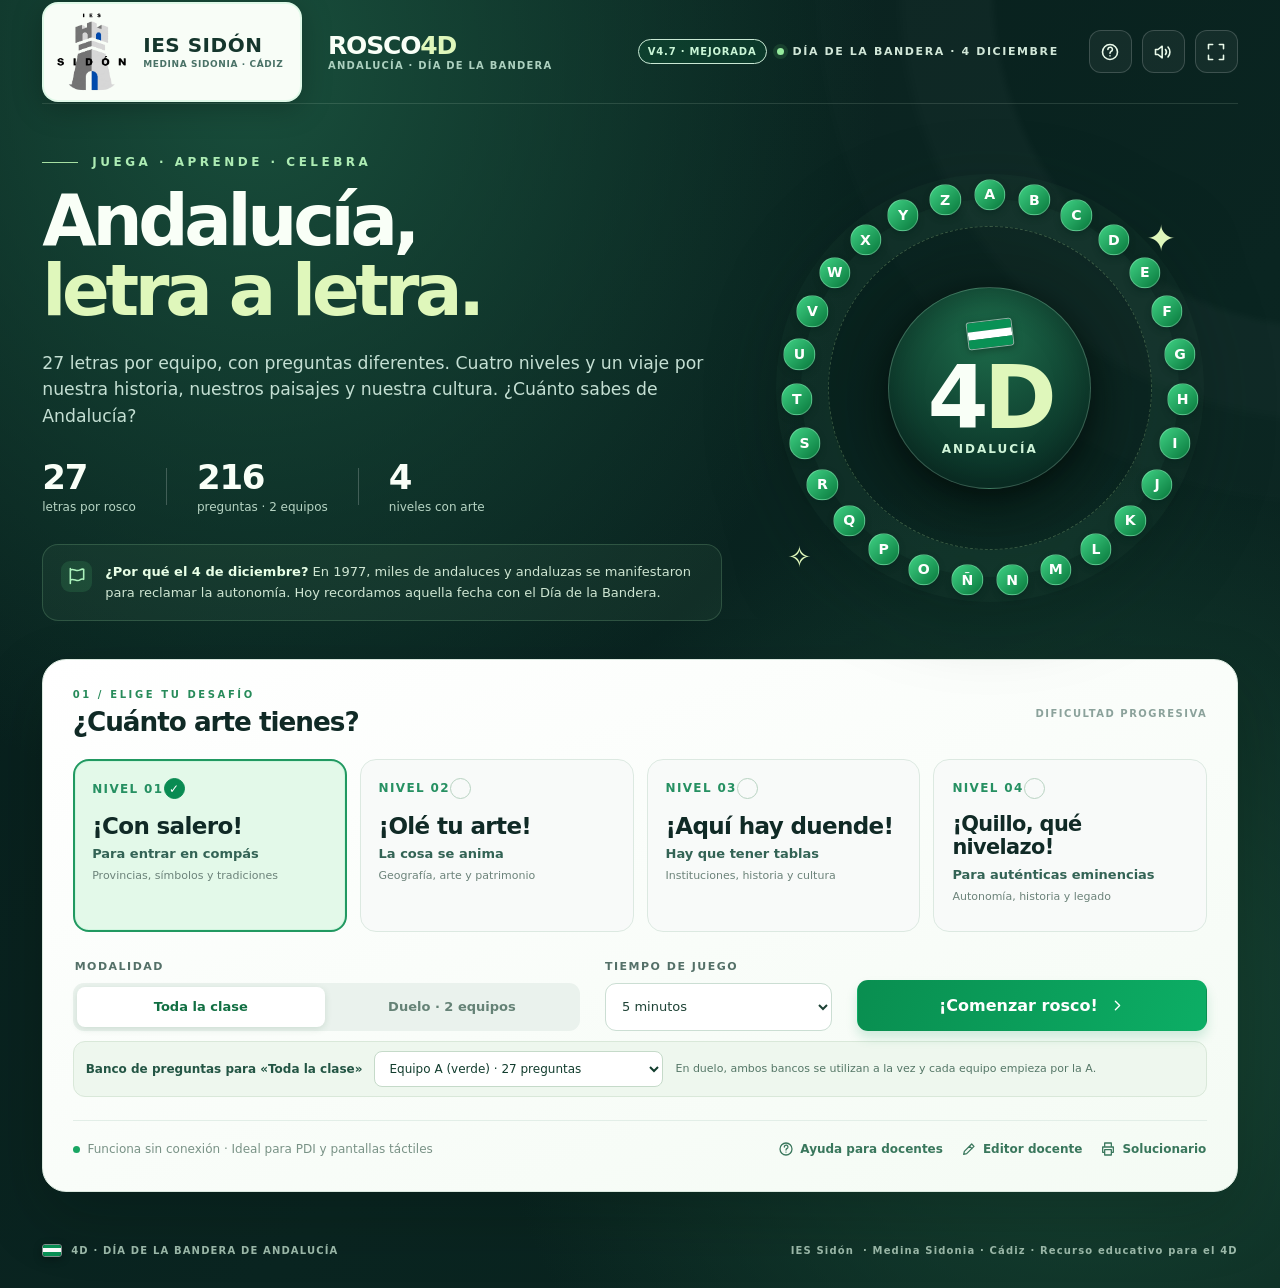
==== commit 43f0e1c7: "1" ====
--- a/index.html
+++ b/index.html
@@ -169,12 +169,12 @@
 @media(max-width:1100px){.editor-export-hero{flex-wrap:wrap}.editor-export-hero .primary-btn{flex:1}}
 @media(max-width:520px){.level-card>strong,.level-card:last-child>strong{font-size:18px}.level-card .level-description{font-size:11px}.editor-export-hero .primary-btn{min-width:0;width:100%}.editor-utilities{flex-direction:column;align-items:stretch}.editor-utilities .secondary-btn{width:100%}}
 
-/* V4.6: señal de versión visible para descartar ficheros en caché */
+/* V4.7: señal de versión visible para descartar ficheros en caché */
 .version-chip{display:inline-flex;align-items:center;justify-content:center;padding:6px 9px;border-radius:999px;border:1px solid #c9e8d4;background:rgba(15,126,76,.18);color:#c9f5d6;font-size:10px;font-weight:900;letter-spacing:.08em;white-space:nowrap}
 @media(max-width:740px){.version-chip{font-size:9px;padding:5px 7px;letter-spacing:0}}
 
 
-/* V4.6 · PDI, duelo con cronómetros independientes, editor y accesibilidad */
+/* V4.7 · PDI, duelo con cronómetros independientes, editor y accesibilidad */
 .duel-setup{border:1px solid #cce4d2;border-radius:16px;background:#f1fbf3;padding:15px;margin:12px 0 8px;color:#174b36}
 .duel-title{font-size:15px;font-weight:900;margin-bottom:9px}.duel-inputs{display:grid;grid-template-columns:repeat(2,minmax(0,1fr));gap:12px}
 .duel-inputs label,.filename-label{font-size:12px;font-weight:850;display:flex;flex-direction:column;gap:6px;color:#286047}
@@ -207,13 +207,58 @@
 @media(max-width:950px){.duel-inputs{grid-template-columns:1fr}.team-badge .team-name{max-width:110px}.team-clock{font-size:12px}.pdi-mode .question-body{font-size:23px!important}}
 @media(max-width:640px){.wildcard-strip{flex-direction:column}.wildcard-btn{min-width:0}.duel-inputs{grid-template-columns:1fr}.end-awards{font-size:14px}}
 @media(prefers-reduced-motion:reduce){.confetti i{animation:none;display:none}}
+
+/* V4.7 · Turnos inequívocos en las PDI · A verde / B azul */
+.turn-banner{--turn-dark:#07683e;--turn-bright:#32d68b;display:flex;align-items:center;gap:13px;min-height:55px;margin:5px 0 1px;padding:7px 15px;border:2px solid #72eec2;border-radius:14px;background:linear-gradient(105deg,#066c42,#128956);color:#fff;box-shadow:0 9px 24px #05231e3b;transition:background .2s,border-color .2s,box-shadow .2s}
+.turn-letter{display:grid;place-items:center;flex:none;background:#fff;color:var(--turn-dark);border-radius:10px;font-size:27px;font-weight:1000;width:39px;height:39px;line-height:1;box-shadow:inset 0 -3px 0 #00000018}
+.turn-text{display:flex;flex-direction:column;gap:1px;min-width:0}.turn-kicker{font-size:10px;font-weight:950;letter-spacing:2px;opacity:.85}.turn-name{font-size:clamp(17px,1.7vw,25px);font-weight:950;line-height:1.1;white-space:nowrap;overflow:hidden;text-overflow:ellipsis}
+.turn-next{margin-left:auto;font-size:12px;font-weight:900;background:#ffffff23;padding:8px 11px;border:1px solid #ffffff69;border-radius:10px;white-space:nowrap}
+#gameScreen[data-turn-team="b"] .turn-banner{--turn-dark:#1b4d9c;--turn-bright:#83bbff;background:linear-gradient(105deg,#184b9f,#347ee0);border-color:#a8d3ff;box-shadow:0 9px 25px #142e64a1}
+#gameScreen[data-turn-team="a"] .question-zone{border:4px solid #13915c;background:linear-gradient(145deg,#fff 34%,#e9f9f0);box-shadow:0 0 0 4px #2fd18b28,0 22px 46px #001e1833}
+#gameScreen[data-turn-team="b"] .question-zone{border:4px solid #357bdb;background:linear-gradient(145deg,#fff 34%,#eaf3ff);box-shadow:0 0 0 4px #4998fa28,0 22px 46px #001e1833}
+#gameScreen[data-turn-team="a"] .question-topline h2,#gameScreen[data-turn-team="a"] .question-eyebrow{color:#086c43}
+#gameScreen[data-turn-team="b"] .question-topline h2,#gameScreen[data-turn-team="b"] .question-eyebrow{color:#1c55a9}
+#gameScreen[data-turn-team="a"] .letter-mini{background:#0a7e4c;color:white;box-shadow:0 6px 0 #94d7b6}
+#gameScreen[data-turn-team="b"] .letter-mini{background:#255bb7;color:white;box-shadow:0 6px 0 #9dc4f6}
+#gameScreen[data-turn-team="b"] .question-rule{color:#235fc4}
+#gameScreen[data-turn-team="b"] .question-rule-dot{background:#327cdb}
+#gameScreen[data-turn-team="b"] .rosco-core{border:3px solid #9ecbff;background:radial-gradient(circle at 50% 0%,#225796,#071f3c 74%);box-shadow:inset 0 0 45px #0210229c,0 0 0 10px #297fec15,0 0 28px #529cfb8a}
+#gameScreen[data-turn-team="a"] .rosco-core{border:3px solid #86e2b0;box-shadow:inset 0 0 55px #001b1590,0 0 0 10px #56c89418,0 0 28px #71e5a580}
+#gameScreen[data-turn-team="b"] .rosco-bg{background:radial-gradient(circle,#5196ed38,transparent 68%)}
+#gameScreen[data-turn-team="a"] .rosco-bg{background:radial-gradient(circle,#51b58b31,transparent 68%)}
+#gameScreen[data-turn-team="b"] .core-label{color:#b9dbff}
+#gameScreen[data-turn-team="a"] .core-label{color:#c0f4d2}
+#gameScreen[data-turn-team="b"] .core-title span{color:#8ec2ff}
+#gameScreen[data-turn-team="b"] .core-progress strong{color:#b4d6ff}
+#gameScreen[data-turn-team="b"] .letter-btn.is-current{background:linear-gradient(145deg,#e1f1ff,#8cb6f3);color:#174581;border-color:white;box-shadow:0 0 0 5px #b4d6ff55,0 0 19px #6fabffad}
+#gameScreen[data-turn-team="b"] .legend-dot.is-active{background:#8dc1ff}
+.team-badge{transition:opacity .15s,box-shadow .15s,transform .15s,background .15s,border-color .15s}
+#teamOne.active{background:#096c43;border:2px solid #4ce5a5;box-shadow:0 0 0 2px #42d59d40;opacity:1;transform:scale(1.02)}
+#teamTwo.active{background:#255dbb;border:2px solid #8dc1ff;box-shadow:0 0 0 2px #7aafff45;opacity:1;transform:scale(1.02)}
+#teamsRow .team-badge:not(.active){opacity:.82}
+.team-marker-two{background:#55a3ff}
+.hud-team{transition:opacity .15s,transform .15s,background .15s;}
+.hud-team:not(.is-playing){opacity:.84}
+.hud-green{border-color:#36cf90;background:#125a40}
+.hud-white{border-color:#83b8ff;background:#1b4a85}
+.hud-green.is-playing{background:#09864f;outline:2px solid #63efa9;box-shadow:0 0 0 3px #41d89726;opacity:1;transform:scale(1.055)}
+.hud-white.is-playing{background:#2b67d0;outline:2px solid #b1d5ff;box-shadow:0 0 0 3px #61a5ff30;opacity:1;transform:scale(1.055)}
+#gameScreen[data-turn-team="b"] .progress-correct{background:#4e9bfd}
+@media(max-width:970px){.turn-next{font-size:10px}.turn-name{font-size:17px}.turn-banner{min-height:48px}.hud-team.is-playing{transform:none}}
+@media(max-width:650px){.turn-banner{padding:8px 10px;min-height:49px;gap:9px}.turn-letter{width:35px;height:35px;font-size:24px}.turn-name{font-size:15px}.turn-kicker{font-size:8px;letter-spacing:1.2px}.turn-next{font-size:9px;padding:6px 7px;white-space:normal;text-align:center}.board-layout{gap:10px}}
+@media(max-height:850px) and (min-width:801px){.turn-banner{min-height:45px;margin:2px 0 0;padding:4px 12px;border-radius:10px}.turn-letter{width:34px;height:34px;font-size:22px}.turn-name{font-size:18px}.turn-kicker{font-size:9px}.rosco-frame{width:min(100%,min(49vh,545px))}.question-zone{min-height:0;padding:13px 20px}.question-rule{margin:8px 0 5px}.question-body{margin-bottom:9px}.scoreboard{margin-top:0}}
+@media(prefers-reduced-motion:reduce){.turn-banner,.hud-team,.team-badge{transition:none!important}}
+
+.team-letter-id{font-weight:1000;font-size:19px;display:grid;place-items:center;flex:0 0 27px;width:27px;height:27px;border-radius:7px;background:#137d51;border:1px solid #60e4ad;color:white}
+#teamTwo .team-letter-id{background:#2766be;border-color:#a3d1ff}
+
 </style>
   
   
   
 <style>
 
-/* V4.6 · Comprobación explícita de la respuesta escrita */
+/* V4.7 · Comprobación explícita de la respuesta escrita */
 .answer-validation{margin:9px 0 0;background:#fff0e6;border:1px solid #efaa7e;padding:8px 11px;border-radius:9px;color:#963d17;font-size:13px;font-weight:800;line-height:1.4}
 .answer-input-row input[aria-invalid="true"]{outline:2px solid #df8a58;border-color:#de8858}
 .answer-correct:disabled{background:#b9c7be!important;color:#52685a!important;cursor:not-allowed;filter:none!important;transform:none!important}
@@ -259,7 +304,7 @@
         </div>
       </div>
       <nav class="top-actions" aria-label="Herramientas">
-        <span class="version-chip" title="Si no aparece V4.6, se está abriendo una versión antigua">V4.6 · MEJORADA</span>
+        <span class="version-chip" title="Si no aparece V4.7, se está abriendo una versión antigua">V4.7 · MEJORADA</span>
         <span class="header-commemoration"><span class="header-dot"></span> DÍA DE LA BANDERA · 4 DICIEMBRE</span>
         <button class="icon-btn" type="button" id="helpButton" title="Cómo jugar" aria-label="Cómo jugar"><svg><use href="#i-help"/></svg></button>
         <button class="icon-btn" type="button" id="soundButton" title="Activar o desactivar sonido" aria-label="Activar o desactivar sonido" aria-pressed="true"><svg><use href="#i-volume"/></svg></button>
@@ -304,12 +349,12 @@
           </div>
           <div id="duelSetup" class="duel-setup is-hidden">
   <div class="duel-title">🎭 Preparad vuestro duelo</div>
-  <div class="duel-inputs"><label>Nombre del equipo verde<input id="nameGreen" maxlength="26" value="Los Verdiales" autocomplete="off"></label>
-  <label>Nombre del equipo blanco<input id="nameWhite" maxlength="26" value="Los Nazaríes" autocomplete="off"></label></div>
+  <div class="duel-inputs"><label>Nombre del equipo A · VERDE<input id="nameGreen" maxlength="26" value="Los Verdiales" autocomplete="off"></label>
+  <label>Nombre del equipo B · AZUL<input id="nameWhite" maxlength="26" value="Los Nazaríes" autocomplete="off"></label></div>
   <div class="draw-row"><button type="button" class="secondary-btn" id="drawTeamButton">🎲 Sortear quién empieza</button><span id="drawResult" class="draw-result is-hidden"></span>
-  <small>Sin sorteo, empieza el equipo verde. Cada equipo dispone de su propio tiempo.</small></div>
+  <small>Sin sorteo, empieza el equipo A (verde). Cada equipo dispone de su propio tiempo.</small></div>
 </div>
-<div class="solo-bank-row" id="soloBankRow"><label for="soloBankSelect">Banco de preguntas para «Toda la clase»</label><select id="soloBankSelect"><option value="green">Equipo verde · 27 preguntas</option><option value="white">Equipo blanco · 27 preguntas diferentes</option></select><small>En duelo, ambos bancos se utilizan a la vez y cada equipo empieza por la A.</small></div>
+<div class="solo-bank-row" id="soloBankRow"><label for="soloBankSelect">Banco de preguntas para «Toda la clase»</label><select id="soloBankSelect"><option value="green">Equipo A (verde) · 27 preguntas</option><option value="white">Equipo B (azul) · 27 preguntas diferentes</option></select><small>En duelo, ambos bancos se utilizan a la vez y cada equipo empieza por la A.</small></div>
           <div class="setup-footer"><span><span class="offline-dot"></span> Funciona sin conexión · Ideal para PDI y pantallas táctiles</span><div><button class="plain-link help-teachers-link" id="teacherHelpButton" type="button"><svg><use href="#i-help"/></svg> Ayuda para docentes</button><button class="plain-link" id="editorButton" type="button"><svg><use href="#i-edit"/></svg> Editor docente</button><button class="plain-link" id="printButton" type="button"><svg><use href="#i-print"/></svg> Solucionario</button></div></div>
           <div class="resume-banner is-hidden" id="resumeBanner"><span>Hay una partida sin terminar guardada en este dispositivo.</span><button class="secondary-btn" id="resumeButton" type="button">Continuar partida <svg><use href="#i-chevron"/></svg></button><button id="discardButton" class="plain-link" type="button">Descartar</button></div>
         </div>
@@ -317,15 +362,20 @@
 
       <section class="screen game-screen is-hidden" id="gameScreen" aria-labelledby="gameTitle">
         <div class="game-toolbar"><div class="game-breadcrumb"><button type="button" class="back-button" id="backButton"><svg><use href="#i-arrow-left"/></svg> Inicio</button><span class="breadcrumb-divider"></span><span class="course-chip" id="gameLevelChip">¡Con salero!</span><span class="mode-chip" id="gameModeChip">CLASE COMPLETA</span></div><div class="game-tools"><div id="duelHud" class="duel-hud is-hidden" aria-label="Marcadores y tiempos de los dos equipos">
-<span class="hud-team hud-green"><small id="hudGreenName">Verde</small><b id="hudGreenScore">0</b><strong id="hudGreenTimer">05:00</strong></span>
-<span class="hud-team hud-white"><small id="hudWhiteName">Blanco</small><b id="hudWhiteScore">0</b><strong id="hudWhiteTimer">05:00</strong></span></div><button class="toolbar-btn" id="pdiButton" type="button" aria-pressed="false">Modo PDI</button><button class="toolbar-btn" id="restartButton" title="Reiniciar partida"><svg><use href="#i-reset"/></svg><span>Reiniciar</span></button><button type="button" id="pauseButton" class="toolbar-btn"><svg><use href="#i-pause"/></svg><span>Pausar</span></button><div class="timer-display" id="timerDisplay" aria-label="Tiempo restante" role="timer"><span class="timer-caption">TIEMPO</span><strong id="timeValue">05:00</strong></div></div></div>
-        <div class="board-layout">
-          <section class="rosco-zone" aria-label="Rosco de 27 letras"><div class="rosco-bg"></div><div class="rosco-frame" id="roscoFrame"><div class="rosco-letters" id="roscoLetters"></div><div class="rosco-core"><div class="core-flag flag-horizontal" aria-hidden="true"><i></i><i></i><i></i></div><div class="core-label">ROSCO</div><div class="core-title">4<span>D</span></div><div class="core-name">ANDALUCÍA</div><div class="core-subtext">DÍA DE LA BANDERA</div><div class="core-division"></div><div class="core-progress"><strong id="coreCorrect">0</strong><span>de 27 aciertos</span></div></div></div><div class="legend"><span><i class="legend-dot is-active"></i> Actual</span><span><i class="legend-dot is-correct"></i> Acierto</span><span><i class="legend-dot is-wrong"></i> Fallo</span><span><i class="legend-dot is-pending"></i> Pendiente</span></div></section>
+<span class="hud-team hud-green" id="hudGreen"><small id="hudGreenName">Verde</small><b id="hudGreenScore">0</b><strong id="hudGreenTimer">05:00</strong></span>
+<span class="hud-team hud-white" id="hudWhite"><small id="hudWhiteName">Blanco</small><b id="hudWhiteScore">0</b><strong id="hudWhiteTimer">05:00</strong></span></div><button class="toolbar-btn" id="pdiButton" type="button" aria-pressed="false">Modo PDI</button><button class="toolbar-btn" id="restartButton" title="Reiniciar partida"><svg><use href="#i-reset"/></svg><span>Reiniciar</span></button><button type="button" id="pauseButton" class="toolbar-btn"><svg><use href="#i-pause"/></svg><span>Pausar</span></button><div class="timer-display" id="timerDisplay" aria-label="Tiempo restante" role="timer"><span class="timer-caption">TIEMPO</span><strong id="timeValue">05:00</strong></div></div></div>
+        <div class="turn-banner is-hidden" id="turnBanner" role="status" aria-live="polite" aria-atomic="true">
+  <span class="turn-letter" id="turnTeamLetter">A</span>
+  <span class="turn-text"><span class="turn-kicker" id="turnKicker">AHORA JUEGA · EQUIPO A</span><strong class="turn-name" id="turnTeamName">Equipo A</strong></span>
+  <span class="turn-next is-hidden" id="turnNext">Después: equipo B</span>
+</div>
+<div class="board-layout">
+          <section class="rosco-zone" aria-label="Rosco de 27 letras"><div class="rosco-bg"></div><div class="rosco-frame" id="roscoFrame"><div class="rosco-letters" id="roscoLetters"></div><div class="rosco-core"><div class="core-flag flag-horizontal" aria-hidden="true"><i></i><i></i><i></i></div><div class="core-label" id="coreTeamLabel">ROSCO</div><div class="core-title">4<span>D</span></div><div class="core-name">ANDALUCÍA</div><div class="core-subtext">DÍA DE LA BANDERA</div><div class="core-division"></div><div class="core-progress"><strong id="coreCorrect">0</strong><span>de 27 aciertos</span></div></div></div><div class="legend"><span><i class="legend-dot is-active"></i> Actual</span><span><i class="legend-dot is-correct"></i> Acierto</span><span><i class="legend-dot is-wrong"></i> Fallo</span><span><i class="legend-dot is-pending"></i> Pendiente</span></div></section>
           <section class="question-zone" aria-labelledby="gameTitle"><div class="question-topline"><div><p class="question-eyebrow" id="questionCounter">PREGUNTA 1 DE 27</p><h2 id="gameTitle">¡Vamos a por el rosco!</h2></div><div class="letter-mini" id="letterMini">A</div></div><div class="question-rule"><span class="question-rule-dot"></span><span id="letterRule">EMPIEZA POR LA A</span></div><p class="question-body" id="questionText">Selecciona un nivel para comenzar.</p><div class="answer-input-block"><label for="answerInput">RESPUESTA ESCRITA (OPCIONAL)</label><div class="answer-input-row"><input id="answerInput" type="text" autocomplete="off" spellcheck="false" placeholder="Escribe aquí o responde en voz alta…"><button type="button" id="checkInputButton" class="check-input-btn">Comprobar</button></div><p id="answerValidation" class="answer-validation is-hidden" role="alert" aria-live="assertive"></p><p class="input-help">En la PDI, la clase puede responder en voz alta y el docente marca el resultado.</p></div><div class="feedback-card is-hidden" id="feedbackCard" role="status" aria-live="polite"><div class="feedback-top"><span class="feedback-icon" id="feedbackIcon">✓</span><strong id="feedbackTitle">¡Correcto!</strong><span class="feedback-answer" id="feedbackAnswer"></span></div><p class="feedback-attempt" id="feedbackAttempt"></p><p id="feedbackFact"></p></div><div class="reveal-card is-hidden" id="revealCard"><small>SOLUCIÓN (NO SE PUNTÚA AL MOSTRARLA)</small><strong id="revealAnswer"></strong></div><div class="wildcard-strip"><button type="button" class="wildcard-btn" id="hintMijita">🌿 ¡Una mijita! · 1 disponible</button><button type="button" class="wildcard-btn" id="hintCable">💡 ¡Échame un cable! · 1 disponible</button></div>
 <p id="wildcardHint" class="wildcard-hint is-hidden" aria-live="polite"></p>
 <div class="question-actions" id="questionActions"><button type="button" class="action-btn answer-correct" id="correctButton"><svg><use href="#i-check"/></svg><span>Correcto</span></button><button type="button" class="action-btn answer-wrong" id="wrongButton"><svg><use href="#i-cross"/></svg><span>Fallo</span></button><button type="button" class="action-btn answer-pass" id="passButton"><svg><use href="#i-skip"/></svg><span>Pasapalabra</span></button></div><div class="question-actions is-hidden" id="nextActions"><button type="button" class="primary-btn next-btn" id="nextButton">Siguiente letra <svg><use href="#i-chevron"/></svg></button></div><div class="question-end"><button id="revealButton" type="button" class="plain-link reveal-link"><svg><use href="#i-eye"/></svg> Ver solución</button><span class="keyboard-hint">Toca una letra para mostrar la pregunta, sin puntuar. Escribe la respuesta completa y pulsa Comprobar.</span></div></section>
         </div>
-        <div class="scoreboard" id="scoreboard"><div class="score-main"><div class="score-label"><span class="scorebar-icon">✦</span><span id="progressLabel">PROGRESO DEL ROSCO</span></div><div class="score-fractions"><span><strong id="scoreCorrect">0</strong> aciertos</span><span><strong id="scoreWrong">0</strong> fallos</span><span><strong id="scorePending">27</strong> pendientes</span></div></div><div class="progress-track"><div id="progressCorrect" class="progress-correct"></div><div id="progressWrong" class="progress-wrong"></div></div><div class="teams-row is-hidden" id="teamsRow"><div class="team-badge active" id="teamOne"><span class="team-marker team-marker-one"></span><span class="team-name" id="teamNameOne">Equipo verde</span><div class="team-count"><b class="team-clock" id="teamOneTimer">05:00</b><strong id="teamOneScore">0</strong><small id="teamOneProgress">0/27 letras</small></div></div><div class="team-versus">VS</div><div class="team-badge" id="teamTwo"><span class="team-marker team-marker-two"></span><span class="team-name" id="teamNameTwo">Equipo blanco</span><div class="team-count"><b class="team-clock" id="teamTwoTimer">05:00</b><strong id="teamTwoScore">0</strong><small id="teamTwoProgress">0/27 letras</small></div></div><span class="team-instruction">Cada equipo tiene su propio rosco. Fallo o Pasapalabra: cambia el turno.</span></div></div>
+        <div class="scoreboard" id="scoreboard"><div class="score-main"><div class="score-label"><span class="scorebar-icon">✦</span><span id="progressLabel">PROGRESO DEL ROSCO</span></div><div class="score-fractions"><span><strong id="scoreCorrect">0</strong> aciertos</span><span><strong id="scoreWrong">0</strong> fallos</span><span><strong id="scorePending">27</strong> pendientes</span></div></div><div class="progress-track"><div id="progressCorrect" class="progress-correct"></div><div id="progressWrong" class="progress-wrong"></div></div><div class="teams-row is-hidden" id="teamsRow"><div class="team-badge active" id="teamOne"><span class="team-letter-id">A</span><span class="team-marker team-marker-one"></span><span class="team-name" id="teamNameOne">Equipo A</span><div class="team-count"><b class="team-clock" id="teamOneTimer">05:00</b><strong id="teamOneScore">0</strong><small id="teamOneProgress">0/27 letras</small></div></div><div class="team-versus">VS</div><div class="team-badge" id="teamTwo"><span class="team-letter-id">B</span><span class="team-marker team-marker-two"></span><span class="team-name" id="teamNameTwo">Equipo B</span><div class="team-count"><b class="team-clock" id="teamTwoTimer">05:00</b><strong id="teamTwoScore">0</strong><small id="teamTwoProgress">0/27 letras</small></div></div><span class="team-instruction">Cada equipo tiene su propio rosco. Fallo o Pasapalabra: cambia el turno.</span></div></div>
       </section>
 
       <section class="screen end-screen is-hidden" id="endScreen" aria-labelledby="endTitle"><div class="end-container"><div class="end-icon"><svg><use href="#i-cup"/></svg></div><p class="eyebrow end-eyebrow">PARTIDA FINALIZADA · ROSCO 4D</p><h2 id="endTitle">¡Enhorabuena, Andalucía!</h2><p class="end-subtitle" id="endSubtitle">Habéis recorrido nuestro patrimonio, cultura e historia letra a letra.</p><div class="end-summary"><div><span>ACIERTOS</span><strong id="endCorrect">0</strong></div><div><span>FALLOS</span><strong id="endWrong">0</strong></div><div><span>SIN RESPONDER</span><strong id="endPending">27</strong></div><div><span>DIFICULTAD</span><strong id="endCourse">¡Con salero!</strong></div></div><div class="end-team-summary is-hidden" id="endTeamSummary"></div><div id="endAwards" class="end-awards" aria-live="polite"></div><div id="confetti" class="confetti" aria-hidden="true"></div><div class="end-history"><h3>Así quedó vuestro rosco</h3><div class="end-letters" id="endLetters"></div></div><div class="end-actions"><button type="button" class="primary-btn" id="playAgainButton">Jugar otra vez <svg><use href="#i-chevron"/></svg></button><button type="button" class="secondary-btn" id="changeLevelButton">Elegir otro nivel</button><button class="secondary-btn" id="diplomaButton" type="button">🏆 Imprimir diploma</button><button class="secondary-btn" id="endAnswersButton">Ver solucionario</button></div><p class="end-motto">«Andalucía por sí, para España y la Humanidad»</p></div></section>
@@ -334,15 +384,15 @@
     <footer class="site-footer"><span><span class="footer-flag flag-horizontal" aria-hidden="true"><i></i><i></i><i></i></span> 4D · DÍA DE LA BANDERA DE ANDALUCÍA</span><span><strong>IES Sidón</strong> · Medina Sidonia · Cádiz · Recurso educativo para el 4D</span></footer>
   </div>
 
-  <dialog id="helpDialog" class="app-dialog"><div class="dialog-head"><div><small>GUÍA RÁPIDA</small><h2>Cómo se juega</h2></div><button type="button" class="dialog-close" data-close="helpDialog" aria-label="Cerrar">×</button></div><div class="dialog-body"><p>El rosco reúne <strong>27 letras (incluida la Ñ)</strong>. Cada letra tiene una pregunta adaptada al nivel elegido. El alumnado responde en voz alta y el profesor o la profesora controla la pantalla PDI, o bien se escribe la respuesta en la casilla.</p><div class="instruction-list"><div><span class="step-num">01</span><p><strong>Correcto</strong> pone la letra en verde; <strong>Fallo</strong> la pone en rojo.</p></div><div><span class="step-num">02</span><p><strong>Pasapalabra</strong> deja la letra pendiente para volver a ella más tarde.</p></div><div><span class="step-num">03</span><p><strong>Duelo</strong>: si un equipo acierta, conserva el turno y suma un punto. Si falla o pulsa «Pasapalabra», el turno pasa automáticamente al otro equipo. Cada equipo empieza por la A, recibe preguntas <strong>totalmente diferentes</strong> y conserva sus letras y su recorrido por separado.</p></div><div><span class="step-num">04</span><p>Cada equipo tiene 27 preguntas independientes (54 en total por duelo). Al mostrar el resultado se detiene el crono para comentar el dato educativo. Pulsa «Siguiente letra» para continuar.</p></div></div><div class="shortcut-panel"><strong>Importante: cómo se puntúa</strong><p>Al pulsar una letra del rosco solo se muestra su pregunta; no cuenta como acierto. Para evaluar, escribe la respuesta y pulsa <strong>Comprobar</strong> (o Intro desde la casilla), o utiliza los botones <strong>Correcto</strong>, <strong>Fallo</strong> y <strong>Pasapalabra</strong> como docente. Pulsar letras del teclado fuera del campo de respuesta no puntúa. Escribir solo una letra (A, B, C… hasta Z) muestra «Respuesta incompleta» y no da ningún punto. Comprueba que arriba aparezca «V4.6 · MEJORADA»; si no aparece, estás abriendo un archivo anterior.</p></div><p class="dialog-small">Puedes tocar una letra pendiente para ir directamente a ella. El progreso se guarda automáticamente en este navegador. La aplicación funciona sin conexión una vez descargados sus archivos.</p></div><div class="dialog-footer"><button type="button" class="primary-btn" data-close="helpDialog">Entendido</button></div></dialog>
+  <dialog id="helpDialog" class="app-dialog"><div class="dialog-head"><div><small>GUÍA RÁPIDA</small><h2>Cómo se juega</h2></div><button type="button" class="dialog-close" data-close="helpDialog" aria-label="Cerrar">×</button></div><div class="dialog-body"><p>El rosco reúne <strong>27 letras (incluida la Ñ)</strong>. Cada letra tiene una pregunta adaptada al nivel elegido. El alumnado responde en voz alta y el profesor o la profesora controla la pantalla PDI, o bien se escribe la respuesta en la casilla.</p><div class="instruction-list"><div><span class="step-num">01</span><p><strong>Correcto</strong> pone la letra en verde; <strong>Fallo</strong> la pone en rojo.</p></div><div><span class="step-num">02</span><p><strong>Pasapalabra</strong> deja la letra pendiente para volver a ella más tarde.</p></div><div><span class="step-num">03</span><p><strong>Duelo</strong>: si un equipo acierta, conserva el turno y suma un punto. Si falla o pulsa «Pasapalabra», el turno pasa automáticamente al otro equipo. Cada equipo empieza por la A, recibe preguntas <strong>totalmente diferentes</strong> y conserva sus letras y su recorrido por separado.</p></div><div><span class="step-num">04</span><p>Cada equipo tiene 27 preguntas independientes (54 en total por duelo). Al mostrar el resultado se detiene el crono para comentar el dato educativo. Pulsa «Siguiente letra» para continuar.</p></div></div><div class="shortcut-panel"><strong>Importante: cómo se puntúa</strong><p>Al pulsar una letra del rosco solo se muestra su pregunta; no cuenta como acierto. Para evaluar, escribe la respuesta y pulsa <strong>Comprobar</strong> (o Intro desde la casilla), o utiliza los botones <strong>Correcto</strong>, <strong>Fallo</strong> y <strong>Pasapalabra</strong> como docente. Pulsar letras del teclado fuera del campo de respuesta no puntúa. Escribir solo una letra (A, B, C… hasta Z) muestra «Respuesta incompleta» y no da ningún punto. Comprueba que arriba aparezca «V4.7 · MEJORADA»; si no aparece, estás abriendo un archivo anterior.</p></div><p class="dialog-small">Puedes tocar una letra pendiente para ir directamente a ella. El progreso se guarda automáticamente en este navegador. La aplicación funciona sin conexión una vez descargados sus archivos.</p></div><div class="dialog-footer"><button type="button" class="primary-btn" data-close="helpDialog">Entendido</button></div></dialog>
 
   <dialog id="editorDialog" class="app-dialog editor-dialog"><div class="dialog-head"><div><small>IES SIDÓN · HERRAMIENTAS DOCENTES</small><h2>Editor de los dos roscos</h2></div><button type="button" class="dialog-close" data-close="editorDialog" aria-label="Cerrar">×</button></div>
     <div class="dialog-body editor-body">
-      <p class="editor-intro">Edita <strong>por separado</strong> las 27 preguntas del equipo verde y las 27 del blanco en cada nivel. Puedes elegir para cualquier letra <strong>«Empieza por» o «Contiene la»</strong>. Guarda cada pregunta y, cuando termines, descarga <strong>un HTML listo para la PDI</strong>.</p>
+      <p class="editor-intro">Edita <strong>por separado</strong> las 27 preguntas del equipo A y las 27 del B en cada nivel. Puedes elegir para cualquier letra <strong>«Empieza por» o «Contiene la»</strong>. Guarda cada pregunta y, cuando termines, descarga <strong>un HTML listo para la PDI</strong>.</p>
       <p class="editor-help-tip"><strong>¿Primera vez?</strong> Pulsa <button type="button" id="editorGuideButton">Ver la guía paso a paso</button>. ¡Son solo unos clics!</p>
       <div class="editor-selects editor-selects-v4">
         <label>Dificultad <select id="editLevel"><option value="1">Nivel 1 · ¡Con salero!</option><option value="2">Nivel 2 · ¡Olé tu arte!</option><option value="3">Nivel 3 · ¡Aquí hay duende!</option><option value="4">Nivel 4 · ¡Quillo, qué nivelazo!</option></select></label>
-        <label>Equipo <select id="editTeam"><option value="green">🟢 Equipo verde</option><option value="white">⚪ Equipo blanco</option></select></label>
+        <label>Equipo <select id="editTeam"><option value="green">🟢 Equipo A (verde)</option><option value="white">🔵 Equipo B (azul)</option></select></label>
         <label>Letra <select id="editLetter"></select></label>
       </div>
       <div class="editor-subhead"><span class="editor-team-indicator green" id="editorTeamIndicator">EQUIPO VERDE</span><small id="editorSummary">54 preguntas por nivel, dos bancos diferentes</small></div>
@@ -361,7 +411,7 @@
       <div class="audit-panel"><button class="secondary-btn" type="button" id="checkBankButton">🔎 Verificar las 216 preguntas</button><p class="audit-note">Revisa respuestas completas, alternativas, pistas y duplicados de los dos equipos.</p><div class="audit-report is-hidden" id="auditReport" role="status" aria-live="polite"></div></div>
 <div class="editor-export-hero"><div><strong>¿Ya has preparado tus preguntas?</strong><span>Genera una copia de tu rosco para abrirla directamente en cualquier PDI, sin Internet y sin importar archivos.</span></div><label class="filename-label">Nombre de tu archivo para la PDI <input id="portableFileName" value="Rosco_4D_IES_Sidon" maxlength="70" spellcheck="false"></label><button class="primary-btn" id="downloadPortable">⬇ Descargar mi rosco para PDI (.html)</button></div>
       <div class="editor-utilities"><button type="button" class="secondary-btn" id="exportQuestions">Copia de seguridad (JSON)</button><label class="secondary-btn import-file-label" for="importQuestions">Recuperar copia JSON<input id="importQuestions" type="file" accept="application/json,.json" hidden></label><button type="button" class="plain-link editor-reset" id="resetQuestions">Restaurar los 8 roscos originales</button></div>
-      <p class="dialog-small">Estás utilizando la V4.6 con validación de respuestas completas. Los cambios hechos con «Guardar esta pregunta» se conservan únicamente en este navegador. <strong>Para llevar tus preguntas a una PDI o compartirlas, pulsa «Descargar mi rosco para PDI».</strong> Ese HTML incluye las 216 preguntas, el diseño y el logo, y se abre sin Internet. La copia JSON es opcional, como respaldo. Las preguntas nuevas se aplican al iniciar otra partida.</p>
+      <p class="dialog-small">Estás utilizando la V4.7 con validación de respuestas completas. Los cambios hechos con «Guardar esta pregunta» se conservan únicamente en este navegador. <strong>Para llevar tus preguntas a una PDI o compartirlas, pulsa «Descargar mi rosco para PDI».</strong> Ese HTML incluye las 216 preguntas, el diseño y el logo, y se abre sin Internet. La copia JSON es opcional, como respaldo. Las preguntas nuevas se aplican al iniciar otra partida.</p>
     </div>
   </dialog>
 
@@ -386,7 +436,7 @@
   <dialog id="confirmDialog" class="app-dialog confirm-dialog"><div class="dialog-head"><div><small>CONFIRMACIÓN</small><h2 id="confirmHeading">¿Seguro?</h2></div><button type="button" class="dialog-close" data-close="confirmDialog" aria-label="Cerrar">×</button></div><div class="dialog-body"><p id="confirmBody">Se perderá el progreso de esta partida.</p></div><div class="dialog-footer"><button type="button" class="secondary-btn" data-close="confirmDialog">Cancelar</button><button type="button" class="primary-btn" id="confirmYes">Sí, continuar</button></div></dialog>
   <div class="toast is-hidden" id="toast" role="status" aria-live="polite"></div>
 <script id="roscoBank">window.ROSCO_QUESTIONS={"1":{"green":[{"letter":"A","mode":"starts","clue":"Provincia andaluza donde se encuentra el desierto de Tabernas.","answer":"Almería","fact":"El desierto de Tabernas, en Almería, ha servido de escenario para numerosas películas.","aliases":[]},{"letter":"B","mode":"starts","clue":"¿Qué pensador andaluz es conocido como «Padre de la Patria Andaluza»? Escribe su nombre y apellido.","answer":"Blas Infante","fact":"Blas Infante impulsó los símbolos andaluces, como la bandera verdiblanca y la letra del himno.","aliases":[]},{"letter":"C","mode":"starts","clue":"Provincia andaluza en la que se encuentra Jerez de la Frontera.","answer":"Cádiz","fact":"Cádiz es una de las ocho provincias de Andalucía y tiene costas atlánticas.","aliases":[]},{"letter":"D","mode":"starts","clue":"Mes del año en el que se celebra el Día de la Bandera de Andalucía.","answer":"Diciembre","fact":"Se celebra el 4 de diciembre, en memoria de las manifestaciones por la autonomía de 1977.","aliases":[]},{"letter":"E","mode":"starts","clue":"Forma tradicional malagueña de preparar sardinas ensartadas en una caña y asadas a la brasa.","answer":"Espeto","fact":"Los espetos de sardinas son característicos del litoral de Málaga.","aliases":[]},{"letter":"F","mode":"starts","clue":"Arte andaluz que combina cante, baile y toque de guitarra.","answer":"Flamenco","fact":"El flamenco es Patrimonio Cultural Inmaterial de la Humanidad reconocido por la UNESCO.","aliases":[]},{"letter":"G","mode":"starts","clue":"Provincia andaluza en la que se encuentra la Alhambra.","answer":"Granada","fact":"La Alhambra es uno de los conjuntos monumentales más conocidos de Andalucía.","aliases":[]},{"letter":"H","mode":"starts","clue":"Provincia andaluza en la que se encuentra el Parque Nacional de Doñana, junto a Sevilla y Cádiz.","answer":"Huelva","fact":"Doñana se extiende por terrenos de Huelva, Sevilla y Cádiz.","aliases":[]},{"letter":"I","mode":"starts","clue":"Municipio costero de Huelva cuyo nombre lleva la palabra «Cristina».","answer":"Isla Cristina","fact":"Isla Cristina es conocida por su puerto y su tradición pesquera.","aliases":[]},{"letter":"J","mode":"starts","clue":"Provincia andaluza famosa por sus extensos olivares y su aceite de oliva.","answer":"Jaén","fact":"Jaén es una provincia estrechamente vinculada al cultivo del olivo.","aliases":[]},{"letter":"K","mode":"starts","clue":"Unidad de longitud equivalente a 1.000 metros, utilizada para medir rutas por Andalucía.","answer":"Kilómetro","fact":"Una ruta de 5 kilómetros equivale a 5.000 metros.","aliases":["Kilometro"]},{"letter":"L","mode":"starts","clue":"Felino protegido que habita en espacios naturales andaluces, como Doñana.","answer":"Lince ibérico","fact":"El lince ibérico es uno de los grandes símbolos de la conservación de la naturaleza en Andalucía.","aliases":[]},{"letter":"M","mode":"starts","clue":"Provincia de Andalucía famosa por la Costa del Sol y por el lugar de nacimiento de Picasso.","answer":"Málaga","fact":"Pablo Picasso nació en la ciudad de Málaga en 1881.","aliases":[]},{"letter":"N","mode":"starts","clue":"Localidad malagueña conocida por sus cuevas y el Balcón de Europa.","answer":"Nerja","fact":"La Cueva de Nerja es uno de los lugares patrimoniales más conocidos de Málaga.","aliases":[]},{"letter":"Ñ","mode":"contains","clue":"País en el que se encuentra la comunidad autónoma de Andalucía.","answer":"España","fact":"Andalucía es una de las comunidades autónomas de España.","aliases":[]},{"letter":"O","mode":"starts","clue":"Árbol del que se obtienen las aceitunas y el aceite de oliva.","answer":"Olivo","fact":"El olivo forma parte del paisaje agrícola de muchas zonas andaluzas.","aliases":[]},{"letter":"P","mode":"starts","clue":"Dulce tradicional que suele comerse en Navidad y por el que es conocida Estepa.","answer":"Polvorón","fact":"Estepa, en Sevilla, tiene una larga tradición en la elaboración de dulces navideños.","aliases":["Polvorones"]},{"letter":"Q","mode":"starts","clue":"Alimento elaborado a partir de leche, que puede ser de cabra de las sierras andaluzas.","answer":"Queso","fact":"En distintas comarcas andaluzas se elaboran quesos artesanos.","aliases":[]},{"letter":"R","mode":"starts","clue":"Nombre de la famosa romería que se celebra en una aldea de Almonte, en Huelva.","answer":"Rocío","fact":"La romería del Rocío es una de las celebraciones populares más conocidas de Andalucía.","aliases":[]},{"letter":"S","mode":"starts","clue":"Ciudad que es la capital de Andalucía.","answer":"Sevilla","fact":"Sevilla es la capital de la comunidad autónoma andaluza.","aliases":[]},{"letter":"T","mode":"starts","clue":"Localidad de Cádiz famosa por sus playas, el viento y su proximidad al estrecho de Gibraltar.","answer":"Tarifa","fact":"Tarifa es conocida internacionalmente por los deportes de viento.","aliases":[]},{"letter":"U","mode":"starts","clue":"Ciudad de Jaén que, junto a Baeza, es famosa por sus monumentos renacentistas.","answer":"Úbeda","fact":"Los conjuntos monumentales renacentistas de Úbeda y Baeza son Patrimonio Mundial.","aliases":[]},{"letter":"V","mode":"starts","clue":"Color que, junto al blanco, aparece en las tres franjas de la bandera andaluza.","answer":"Verde","fact":"La bandera de Andalucía tiene tres franjas horizontales: verde, blanca y verde.","aliases":[]},{"letter":"W","mode":"starts","clue":"Deporte que se practica sobre una tabla con vela y que es popular en Tarifa.","answer":"Windsurf","fact":"Las condiciones de viento del Estrecho favorecen deportes como el windsurf.","aliases":[]},{"letter":"X","mode":"contains","clue":"Nombre corto de la Exposición Universal celebrada en Sevilla en 1992.","answer":"Expo 92","fact":"La Exposición Universal de 1992 se celebró en Sevilla, en la isla de la Cartuja.","aliases":["Expo 1992"]},{"letter":"Y","mode":"starts","clue":"Hembra del caballo, animal de gran tradición ecuestre en Jerez de la Frontera.","answer":"Yegua","fact":"Jerez es conocida por sus tradiciones relacionadas con el caballo andaluz.","aliases":[]},{"letter":"Z","mode":"starts","clue":"Localidad de Cádiz cuyo nombre empieza por Z y es conocida por sus playas y el atún rojo.","answer":"Zahara de los Atunes","fact":"Zahara de los Atunes se encuentra en el litoral atlántico de Cádiz.","aliases":[]}],"white":[{"letter":"A","mode":"starts","answer":"Aceituna","clue":"Fruto del olivo del que se obtiene el famoso aceite de oliva de Andalucía.","fact":"Jaén es especialmente conocida por sus olivares, aunque hay producción en numerosas provincias.","aliases":[]},{"letter":"B","mode":"starts","answer":"Barbate","clue":"Pueblo costero gaditano conocido por su tradición pesquera y el atún de almadraba.","fact":"Barbate se encuentra en la comarca de La Janda, en la provincia de Cádiz.","aliases":[]},{"letter":"C","mode":"starts","answer":"Córdoba","clue":"Provincia andaluza famosa por su Mezquita-Catedral y sus patios floridos.","fact":"Los patios cordobeses son una de las grandes tradiciones de la ciudad.","aliases":[]},{"letter":"D","mode":"starts","answer":"Doñana","clue":"Espacio natural andaluz conocido por sus marismas, aves y linces ibéricos.","fact":"Doñana se extiende por áreas de Huelva, Sevilla y Cádiz.","aliases":[]},{"letter":"E","mode":"starts","answer":"Escudo","clue":"Símbolo andaluz en el que aparece Hércules entre dos columnas y con dos leones.","fact":"La bandera, el escudo y el himno son símbolos oficiales de Andalucía.","aliases":[]},{"letter":"F","mode":"starts","answer":"Feria","clue":"Fiesta popular andaluza con casetas, música y actividades festivas.","fact":"En Andalucía son conocidas ferias como la de Abril en Sevilla o la del Caballo en Jerez.","aliases":[]},{"letter":"G","mode":"starts","answer":"Gazpacho","clue":"Sopa fría andaluza elaborada normalmente con tomate, pimiento, pepino y aceite de oliva.","fact":"El gazpacho es uno de los platos más populares de la cocina andaluza.","aliases":[]},{"letter":"H","mode":"starts","answer":"Himno","clue":"Canción oficial de Andalucía que comienza con la expresión «La bandera blanca y verde».","fact":"La letra del himno fue escrita por Blas Infante.","aliases":[]},{"letter":"I","mode":"starts","answer":"Isla de la Cartuja","clue":"Zona de Sevilla donde se celebró la Exposición Universal de 1992.","fact":"La Expo 92 tuvo lugar en la isla de la Cartuja, junto al Guadalquivir.","aliases":[]},{"letter":"J","mode":"starts","answer":"Jerez de la Frontera","clue":"Ciudad gaditana conocida por sus vinos, sus caballos y su flamenco.","fact":"Jerez de la Frontera es una ciudad de la provincia de Cádiz.","aliases":[]},{"letter":"K","mode":"starts","answer":"Kitesurf","clue":"Deporte acuático con una tabla y una cometa que se practica en playas como las de Tarifa.","fact":"Los vientos de Tarifa favorecen deportes de vela y cometa.","aliases":[]},{"letter":"L","mode":"starts","answer":"Lunares","clue":"Dibujos redondos que aparecen habitualmente en muchos trajes de flamenca.","fact":"Los lunares son un motivo decorativo habitual en la indumentaria de feria.","aliases":[]},{"letter":"M","mode":"starts","answer":"Marismas","clue":"Terrenos bajos y húmedos muy importantes para las aves en Doñana.","fact":"Las marismas son ecosistemas destacados en el bajo Guadalquivir.","aliases":[]},{"letter":"N","mode":"starts","answer":"Nieve","clue":"Agua congelada que suele cubrir las zonas altas de Sierra Nevada en invierno.","fact":"Sierra Nevada es un macizo montañoso situado principalmente en Granada.","aliases":[]},{"letter":"Ñ","mode":"contains","answer":"Castañuelas","clue":"Instrumento de percusión que se toca con las manos en algunos bailes tradicionales.","fact":"Las castañuelas se utilizan en diversas danzas españolas, también en tradiciones andaluzas.","aliases":[]},{"letter":"O","mode":"starts","answer":"Ocho","clue":"Número de provincias que tiene Andalucía.","fact":"Las ocho provincias son Almería, Cádiz, Córdoba, Granada, Huelva, Jaén, Málaga y Sevilla.","aliases":[]},{"letter":"P","mode":"starts","answer":"Pescaíto frito","clue":"Plato de pescado rebozado y frito muy habitual en la costa andaluza.","fact":"Se sirve en muchas localidades de Cádiz, Málaga y otras zonas costeras.","aliases":["Pescaito frito","Pescado frito"]},{"letter":"Q","mode":"starts","answer":"Queso payoyo","clue":"Producto lácteo típico de la Sierra de Cádiz asociado a la cabra payoya.","fact":"La cabra payoya es una raza autóctona ligada a la Sierra de Cádiz.","aliases":[]},{"letter":"R","mode":"starts","answer":"Romería","clue":"Celebración en la que muchas personas se desplazan hasta una ermita o santuario.","fact":"La romería de El Rocío es una de las más conocidas de Andalucía.","aliases":[]},{"letter":"S","mode":"starts","answer":"Sierra Nevada","clue":"Cordillera andaluza donde se encuentra el Mulhacén.","fact":"El Mulhacén, en Sierra Nevada, es la cumbre más alta de la península ibérica.","aliases":[]},{"letter":"T","mode":"starts","answer":"Tortillitas de camarones","clue":"Especialidad gaditana elaborada con camarones y una masa fina que se fríe.","fact":"Son populares en la gastronomía de la bahía de Cádiz.","aliases":[]},{"letter":"U","mode":"starts","answer":"Utrera","clue":"Municipio sevillano con una importante tradición flamenca y de repostería.","fact":"Utrera, en Sevilla, es una de las localidades vinculadas a la historia del flamenco.","aliases":[]},{"letter":"V","mode":"starts","answer":"Villancico","clue":"Canción tradicional que suele cantarse en Navidad, también en zambombas jerezanas.","fact":"Las zambombas son una tradición navideña muy arraigada en Jerez de la Frontera.","aliases":[]},{"letter":"W","mode":"starts","answer":"Western","clue":"Género de películas de vaqueros que se ha rodado en el desierto de Tabernas.","fact":"Los paisajes de Tabernas, en Almería, han sido escenario de numerosos wésterns.","aliases":[]},{"letter":"X","mode":"contains","answer":"Axarquía","clue":"Comarca situada al este de la provincia de Málaga.","fact":"La Axarquía combina pueblos del interior, montañas y una costa mediterránea.","aliases":[]},{"letter":"Y","mode":"starts","answer":"Yemas de San Leandro","clue":"Dulce tradicional elaborado en un convento sevillano y famoso por su sabor a huevo.","fact":"Las yemas de San Leandro son un dulce conventual de Sevilla.","aliases":[]},{"letter":"Z","mode":"starts","answer":"Zahara de la Sierra","clue":"Pueblo blanco de Cádiz situado junto a un embalse y cerca de la sierra de Grazalema.","fact":"Zahara de la Sierra es una localidad de la Sierra de Cádiz, diferente de Zahara de los Atunes.","aliases":[]}]},"2":{"green":[{"letter":"A","mode":"starts","clue":"Conjunto monumental de Granada que fue residencia y fortaleza de gobernantes nazaríes.","answer":"Alhambra","fact":"La Alhambra reúne palacios, murallas, jardines e historia de la Granada andalusí.","aliases":[]},{"letter":"B","mode":"starts","clue":"Símbolo verde, blanco y verde al que se dedica oficialmente el 4 de diciembre en Andalucía.","answer":"Bandera","fact":"El 4D recuerda las movilizaciones por la autonomía andaluza de 1977.","aliases":["Bandera de Andalucía"]},{"letter":"C","mode":"starts","clue":"Ciudad andaluza en la que se encuentra la Mezquita-Catedral.","answer":"Córdoba","fact":"La Mezquita-Catedral es uno de los monumentos más conocidos de Córdoba.","aliases":[]},{"letter":"D","mode":"starts","clue":"Parque nacional famoso por sus marismas y sus aves migratorias, situado en el suroeste andaluz.","answer":"Doñana","fact":"Doñana es una zona de gran valor ecológico entre Huelva, Sevilla y Cádiz.","aliases":[]},{"letter":"E","mode":"starts","clue":"Norma fundamental que establece las instituciones y competencias de autogobierno de Andalucía.","answer":"Estatuto de Autonomía","fact":"El Estatuto de Autonomía para Andalucía es su norma institucional básica.","aliases":[]},{"letter":"F","mode":"starts","clue":"Manifestación cultural de cante, baile y toque que la UNESCO reconoció en 2010.","answer":"Flamenco","fact":"El flamenco fue inscrito en 2010 como Patrimonio Cultural Inmaterial de la Humanidad.","aliases":[]},{"letter":"G","mode":"starts","clue":"Río que pasa por Córdoba y Sevilla antes de desembocar en el océano Atlántico.","answer":"Guadalquivir","fact":"El Guadalquivir ha sido fundamental para la agricultura, el comercio y la historia andaluza.","aliases":[]},{"letter":"H","mode":"starts","clue":"Provincia donde está la aldea de El Rocío y parte de Doñana.","answer":"Huelva","fact":"El Rocío se encuentra en el municipio onubense de Almonte.","aliases":[]},{"letter":"I","mode":"starts","clue":"Población pesquera de Huelva situada en la costa occidental andaluza.","answer":"Isla Cristina","fact":"Isla Cristina destaca por su actividad pesquera y sus playas.","aliases":[]},{"letter":"J","mode":"starts","clue":"Provincia que acoge el Parque Natural de las Sierras de Cazorla, Segura y Las Villas.","answer":"Jaén","fact":"Este espacio natural protegido se encuentra en la provincia de Jaén.","aliases":[]},{"letter":"K","mode":"starts","clue":"Unidad de distancia utilizada para indicar la longitud de una ruta por Sierra Nevada.","answer":"Kilómetro","fact":"El kilómetro equivale a mil metros.","aliases":["Kilometro"]},{"letter":"L","mode":"starts","clue":"Ciudad de Jaén vinculada a la historia minera y a importantes torneos de ajedrez.","answer":"Linares","fact":"Linares fue un destacado centro de actividad minera e industrial.","aliases":[]},{"letter":"M","mode":"starts","clue":"Nombre del pico más alto de la península ibérica, situado en Sierra Nevada.","answer":"Mulhacén","fact":"El Mulhacén está en Granada y alcanza aproximadamente 3.479 metros.","aliases":[]},{"letter":"N","mode":"starts","clue":"Localidad malagueña famosa por su cueva prehistórica y el Balcón de Europa.","answer":"Nerja","fact":"En la Cueva de Nerja se conservan importantes restos y formaciones geológicas.","aliases":[]},{"letter":"Ñ","mode":"contains","clue":"País en cuya Constitución de 1978 se reconoce el derecho a la autonomía.","answer":"España","fact":"La Constitución española de 1978 abrió el marco del Estado de las Autonomías.","aliases":[]},{"letter":"O","mode":"starts","clue":"Extensión de terreno cubierta principalmente por olivos, muy característica de Jaén.","answer":"Olivar","fact":"Los olivares son una parte destacada de la economía y el paisaje andaluz.","aliases":[]},{"letter":"P","mode":"starts","clue":"Institución andaluza que aprueba leyes y cuya sede está en Sevilla.","answer":"Parlamento de Andalucía","fact":"El Parlamento ejerce la potestad legislativa de la comunidad autónoma.","aliases":[]},{"letter":"Q","mode":"starts","clue":"Producto tradicional elaborado con leche de cabra, presente en muchas comarcas serranas.","answer":"Queso de cabra","fact":"La ganadería caprina está presente en distintas zonas de Andalucía.","aliases":[]},{"letter":"R","mode":"starts","clue":"Ciudad malagueña famosa por su puente sobre el Tajo y por una asamblea andalucista de 1918.","answer":"Ronda","fact":"La Asamblea de Ronda de 1918 fue importante para los símbolos del andalucismo.","aliases":[]},{"letter":"S","mode":"starts","clue":"Capital andaluza cuyo casco histórico alberga la Giralda.","answer":"Sevilla","fact":"La Giralda es uno de los símbolos monumentales de Sevilla.","aliases":[]},{"letter":"T","mode":"starts","clue":"Civilización antigua que se desarrolló en el suroeste de la península ibérica.","answer":"Tartessos","fact":"Tartessos se relaciona con territorios del actual suroeste peninsular.","aliases":["Tarteso"]},{"letter":"U","mode":"starts","clue":"Ciudad jiennense cuyo patrimonio renacentista está reconocido junto con Baeza por la UNESCO.","answer":"Úbeda","fact":"Úbeda y Baeza fueron reconocidas como Patrimonio Mundial en 2003.","aliases":[]},{"letter":"V","mode":"starts","clue":"Palabra utilizada para describir a la bandera andaluza por la combinación de sus dos colores.","answer":"Verdiblanca","fact":"La bandera está compuesta por las franjas verde, blanca y verde.","aliases":[]},{"letter":"W","mode":"starts","clue":"Deporte de tabla y vela impulsado por el viento, muy practicado en Tarifa.","answer":"Windsurf","fact":"Tarifa es un lugar muy conocido para este deporte acuático.","aliases":[]},{"letter":"X","mode":"contains","clue":"Acontecimiento internacional celebrado en Sevilla en 1992, abreviado con una palabra que contiene X.","answer":"Expo 92","fact":"La Expo 92 se celebró en Sevilla y tuvo su recinto principal en la Cartuja.","aliases":["Expo 1992"]},{"letter":"Y","mode":"starts","clue":"Nombre de la hembra del caballo, vinculada a la tradición de la Real Escuela Andaluza del Arte Ecuestre.","answer":"Yegua","fact":"La Real Escuela Andaluza del Arte Ecuestre está situada en Jerez de la Frontera.","aliases":[]},{"letter":"Z","mode":"starts","clue":"Localidad gaditana famosa por sus almadrabas y por el atún rojo del Atlántico.","answer":"Zahara de los Atunes","fact":"Las almadrabas forman parte de la tradición pesquera de la costa gaditana.","aliases":[]}],"white":[{"letter":"A","mode":"starts","answer":"Alcázar","clue":"Palacio fortificado de origen medieval; el Real de Sevilla es uno de los más conocidos de Andalucía.","fact":"El Real Alcázar de Sevilla conserva arquitectura de distintas épocas.","aliases":[]},{"letter":"B","mode":"starts","answer":"Baelo Claudia","clue":"Ciudad romana cuyos restos se visitan junto a la playa de Bolonia, en Cádiz.","fact":"Baelo Claudia fue un núcleo romano relacionado con la pesca y la producción de salazones.","aliases":[]},{"letter":"C","mode":"starts","answer":"Cazorla","clue":"Localidad jiennense que da nombre a una famosa sierra y a un gran parque natural.","fact":"Cazorla está vinculada al Parque Natural de las Sierras de Cazorla, Segura y Las Villas.","aliases":[]},{"letter":"D","mode":"starts","answer":"Dolmen","clue":"Monumento prehistórico construido con grandes piedras; hay ejemplos célebres en Antequera.","fact":"Los dólmenes de Antequera forman parte del Patrimonio Mundial de la UNESCO.","aliases":[]},{"letter":"E","mode":"starts","answer":"Escudo","clue":"Emblema oficial de Andalucía en el que Hércules sujeta a dos leones.","fact":"El escudo andaluz incorpora dos columnas y la figura mitológica de Hércules.","aliases":[]},{"letter":"F","mode":"starts","answer":"Fandango","clue":"Palo o estilo musical y de baile tradicional con variedades en la provincia de Huelva.","fact":"En Huelva existe una arraigada tradición de fandangos.","aliases":[]},{"letter":"G","mode":"starts","answer":"Giralda","clue":"Torre emblemática de Sevilla que fue alminar y hoy es campanario de la catedral.","fact":"La Giralda conserva parte de la estructura del alminar almohade.","aliases":[]},{"letter":"H","mode":"starts","answer":"Hércules","clue":"Personaje mitológico que aparece entre dos columnas en el escudo andaluz.","fact":"En el escudo de Andalucía, Hércules representa la fuerza que domina los instintos.","aliases":[]},{"letter":"I","mode":"starts","answer":"Iznájar","clue":"Municipio del sur de Córdoba conocido por un gran embalse del río Genil.","fact":"Iznájar se encuentra en la comarca de la Subbética cordobesa.","aliases":[]},{"letter":"J","mode":"starts","answer":"Jerez de la Frontera","clue":"Ciudad gaditana donde se celebra la Feria del Caballo.","fact":"La Feria del Caballo de Jerez destaca por sus tradiciones ecuestres.","aliases":[]},{"letter":"K","mode":"starts","answer":"Kitesurf","clue":"Actividad acuática con tabla y cometa que aprovecha los fuertes vientos de Tarifa.","fact":"Tarifa es un destino muy conocido entre practicantes de kitesurf.","aliases":[]},{"letter":"L","mode":"starts","answer":"Lebrija","clue":"Localidad sevillana natal del cantaor flamenco Juan Peña «El Lebrijano».","fact":"Lebrija es un municipio de Sevilla muy vinculado a la cultura flamenca.","aliases":[]},{"letter":"M","mode":"starts","answer":"Mijas","clue":"Pueblo malagueño de casas blancas situado en las laderas de la sierra del mismo nombre.","fact":"Mijas es uno de los municipios conocidos de la Costa del Sol.","aliases":[]},{"letter":"N","mode":"starts","answer":"Niebla","clue":"Municipio onubense famoso por su recinto amurallado de origen medieval.","fact":"Niebla posee un importante patrimonio histórico, con murallas y puertas monumentales.","aliases":[]},{"letter":"Ñ","mode":"contains","answer":"Castañuelas","clue":"Instrumento que se hace sonar con los dedos y que acompaña algunos bailes.","fact":"Las castañuelas forman parte de diversas tradiciones musicales y coreográficas.","aliases":[]},{"letter":"O","mode":"starts","answer":"Ocho","clue":"Cantidad de provincias que integran la comunidad autónoma andaluza.","fact":"Andalucía está dividida administrativamente en ocho provincias.","aliases":[]},{"letter":"P","mode":"starts","answer":"Pueblos blancos","clue":"Conjunto de localidades de casas encaladas, especialmente famoso en las sierras de Cádiz y Málaga.","fact":"Los pueblos blancos son conocidos por sus fachadas blancas y su paisaje serrano.","aliases":[]},{"letter":"Q","mode":"starts","answer":"Queso payoyo","clue":"Queso tradicional de la Sierra de Cádiz relacionado con una raza local de cabras.","fact":"La leche de cabra payoya se emplea en quesos elaborados en la sierra gaditana.","aliases":[]},{"letter":"R","mode":"starts","answer":"Río Tinto","clue":"Curso de agua de Huelva conocido por sus características aguas rojizas.","fact":"El río Tinto y la cuenca minera onubense tienen gran interés geológico e histórico.","aliases":[]},{"letter":"S","mode":"starts","answer":"Salmorejo","clue":"Crema fría cordobesa hecha principalmente con tomate, pan, aceite de oliva y ajo.","fact":"El salmorejo cordobés se sirve a menudo con huevo y jamón.","aliases":[]},{"letter":"T","mode":"starts","answer":"Torre del Oro","clue":"Monumento de Sevilla situado a orillas del Guadalquivir que formó parte de las defensas de la ciudad.","fact":"La Torre del Oro es una torre histórica almohade de Sevilla.","aliases":[]},{"letter":"U","mode":"starts","answer":"Utrera","clue":"Ciudad sevillana conocida por su tradición flamenca y sus mostachones.","fact":"Los mostachones son un dulce típico de Utrera.","aliases":[]},{"letter":"V","mode":"starts","answer":"Veleta","clue":"Pico de Sierra Nevada situado cerca del Mulhacén, conocido por su altura y su perfil.","fact":"El Veleta es una de las montañas más conocidas de Sierra Nevada.","aliases":[]},{"letter":"W","mode":"starts","answer":"Western","clue":"Tipo de cine de vaqueros asociado a los antiguos decorados de películas de Tabernas.","fact":"La provincia de Almería ha acogido numerosos rodajes de wésterns.","aliases":[]},{"letter":"X","mode":"contains","answer":"Axarquía","clue":"Comarca malagueña situada entre las sierras y el Mediterráneo, al este de la capital.","fact":"La Axarquía es una comarca de Málaga con pueblos, montañas y costa.","aliases":[]},{"letter":"Y","mode":"starts","answer":"Yeguada","clue":"Conjunto de yeguas dedicadas a la cría de caballos; la tradición ecuestre es importante en Jerez.","fact":"La tradición ecuestre de la provincia de Cádiz está ligada a la cría y doma de caballos.","aliases":[]},{"letter":"Z","mode":"starts","answer":"Zalema","clue":"Variedad de uva blanca tradicionalmente cultivada en la provincia de Huelva.","fact":"La zalema es una uva característica de la zona vitivinícola del Condado de Huelva.","aliases":[]}]},"3":{"green":[{"letter":"A","mode":"starts","clue":"Capacidad de una comunidad de disponer de instituciones propias de gobierno, reivindicada en las manifestaciones del 4D de 1977.","answer":"Autonomía","fact":"El 4 de diciembre de 1977 se celebraron multitudinarias manifestaciones por la autonomía andaluza.","aliases":["Autogobierno"]},{"letter":"B","mode":"starts","clue":"Ciudad jiennense cuyo conjunto monumental renacentista es Patrimonio Mundial junto con Úbeda.","answer":"Baeza","fact":"Úbeda y Baeza destacan por su arquitectura renacentista.","aliases":[]},{"letter":"C","mode":"starts","clue":"Nombre que reciben las asambleas reunidas en Cádiz que aprobaron la Constitución española de 1812.","answer":"Cortes de Cádiz","fact":"La Constitución de 1812 fue aprobada por las Cortes reunidas en Cádiz.","aliases":[]},{"letter":"D","mode":"starts","clue":"Conmemoración oficial andaluza del 4 de diciembre, que recuerda las movilizaciones de 1977.","answer":"Día de la Bandera","fact":"El 4D fue declarado oficialmente Día de la Bandera de Andalucía mediante un decreto en 2022.","aliases":["Día de la Bandera de Andalucía"]},{"letter":"E","mode":"starts","clue":"Norma institucional básica que organiza el autogobierno de Andalucía.","answer":"Estatuto de Autonomía","fact":"La reforma vigente del Estatuto andaluz fue aprobada en 2007.","aliases":[]},{"letter":"F","mode":"starts","clue":"Fiesta sevillana de casetas, farolillos y trajes tradicionales que suele celebrarse en primavera.","answer":"Feria de Abril","fact":"La Feria de Abril es una de las grandes celebraciones de Sevilla.","aliases":[]},{"letter":"G","mode":"starts","clue":"Apellidos del joven malagueño fallecido durante la manifestación del 4 de diciembre de 1977.","answer":"García Caparrós","fact":"Manuel José García Caparrós murió en Málaga durante las movilizaciones por la autonomía.","aliases":["Garcia Caparros"]},{"letter":"H","mode":"starts","clue":"Personaje mitológico que aparece en el escudo andaluz entre dos columnas y junto a dos leones.","answer":"Hércules","fact":"El escudo oficial de Andalucía representa a Hércules sujetando dos leones.","aliases":[]},{"letter":"I","mode":"starts","clue":"Nombre de la antigua ciudad romana situada en el actual término de Santiponce, en Sevilla.","answer":"Itálica","fact":"En Itálica se conservan restos de la ciudad romana, entre ellos su anfiteatro.","aliases":["Italica"]},{"letter":"J","mode":"starts","clue":"Institución del gobierno autonómico andaluz integrada por Presidencia y Consejo de Gobierno, entre otros órganos.","answer":"Junta de Andalucía","fact":"La Junta de Andalucía es el conjunto de instituciones de autogobierno de la comunidad.","aliases":[]},{"letter":"K","mode":"starts","clue":"Unidad de potencia equivalente a mil vatios, habitual al hablar de instalaciones solares en Andalucía.","answer":"Kilovatio","fact":"El kilovatio (kW) mide potencia, mientras que el kilovatio-hora (kWh) mide energía.","aliases":["Kilowatt"]},{"letter":"L","mode":"starts","clue":"Franja de territorio en contacto con el mar y el océano; el andaluz incluye costas mediterráneas y atlánticas.","answer":"Litoral","fact":"Andalucía tiene costas en el mar Mediterráneo y el océano Atlántico.","aliases":[]},{"letter":"M","mode":"starts","clue":"Ciudad palatina califal cercana a Córdoba, reconocida como Patrimonio Mundial en 2018.","answer":"Medina Azahara","fact":"Medina Azahara se construyó en época del califato de Córdoba.","aliases":["Madinat al-Zahra","Madinat al Zahra"]},{"letter":"N","mode":"starts","clue":"Nombre de la dinastía que gobernó el último reino musulmán de Granada hasta 1492.","answer":"Nazarí","fact":"La dinastía nazarí gobernó el reino de Granada hasta su conquista en 1492.","aliases":["Nazaríes"]},{"letter":"Ñ","mode":"contains","clue":"Camino ganadero tradicional, de gran anchura, que forma parte de la red histórica de vías pecuarias.","answer":"Cañada real","fact":"Las cañadas reales conectaban lugares de pastoreo a través de grandes recorridos.","aliases":[]},{"letter":"O","mode":"starts","clue":"Río de la provincia de Huelva cuyas marismas constituyen un espacio natural protegido.","answer":"Odiel","fact":"Las Marismas del Odiel son una reserva de la biosfera y zona de gran importancia ecológica.","aliases":[]},{"letter":"P","mode":"starts","clue":"Órgano representativo de Andalucía que ejerce la función legislativa autonómica.","answer":"Parlamento de Andalucía","fact":"Los miembros del Parlamento andaluz son elegidos mediante sufragio.","aliases":[]},{"letter":"Q","mode":"starts","clue":"Municipio de Jaén vinculado al pintor Rafael Zabaleta y situado en el entorno de Cazorla.","answer":"Quesada","fact":"El Museo Rafael Zabaleta está en Quesada, Jaén.","aliases":[]},{"letter":"R","mode":"starts","clue":"Ciudad malagueña en la que se celebró una asamblea andalucista decisiva en 1918.","answer":"Ronda","fact":"La Asamblea de Ronda de 1918 acordó propuestas de símbolos andaluces.","aliases":[]},{"letter":"S","mode":"starts","clue":"Nombre del palacio sevillano que alberga la sede de la Presidencia de la Junta de Andalucía.","answer":"San Telmo","fact":"El Palacio de San Telmo se encuentra en Sevilla.","aliases":[]},{"letter":"T","mode":"starts","clue":"Nombre del proceso de cambio político español durante el que tuvieron lugar las movilizaciones andaluzas de 1977.","answer":"Transición","fact":"La Transición española coincidió con la reivindicación de la autonomía andaluza.","aliases":["Transición española"]},{"letter":"U","mode":"starts","clue":"Ciudad de Jaén declarada Patrimonio Mundial junto a Baeza por su arquitectura renacentista.","answer":"Úbeda","fact":"Úbeda conserva destacados palacios y edificios del Renacimiento.","aliases":[]},{"letter":"V","mode":"starts","clue":"Adjetivo que describe la bandera andaluza por su combinación de verde y blanco.","answer":"Verdiblanca","fact":"Es un nombre habitual de la bandera andaluza.","aliases":[]},{"letter":"W","mode":"starts","clue":"Deporte de navegación sobre una tabla con vela que aprovecha los vientos de Tarifa.","answer":"Windsurf","fact":"Los vientos de levante y poniente hacen de Tarifa un lugar destacado para este deporte.","aliases":[]},{"letter":"X","mode":"contains","clue":"Nombre abreviado de la Exposición Universal que se celebró en Sevilla en 1992.","answer":"Expo 92","fact":"La Expo 92 reunió pabellones de numerosos países.","aliases":["Expo 1992"]},{"letter":"Y","mode":"starts","clue":"Lugar donde se conservan o descubren restos de otras épocas, como ocurre en Baelo Claudia.","answer":"Yacimiento arqueológico","fact":"Baelo Claudia es una antigua ciudad romana conservada junto a la playa de Bolonia, en Cádiz.","aliases":[]},{"letter":"Z","mode":"starts","clue":"Fiesta o baile flamenco especialmente asociado al barrio del Sacromonte de Granada.","answer":"Zambra","fact":"La zambra está vinculada a la tradición flamenca granadina.","aliases":[]}],"white":[{"letter":"A","mode":"starts","answer":"Asamblea de Ronda","clue":"Reunión andalucista de 1918 en la que se impulsaron símbolos de Andalucía.","fact":"La Asamblea de Ronda de 1918 fue clave en la historia del andalucismo.","aliases":[]},{"letter":"B","mode":"starts","answer":"Bética","clue":"Nombre de la provincia romana que incluía gran parte de la actual Andalucía.","fact":"La Hispania Baetica tuvo como capital a Corduba, la actual Córdoba.","aliases":[]},{"letter":"C","mode":"starts","answer":"Carmona","clue":"Ciudad histórica de Sevilla conocida por sus puertas y su patrimonio romano y medieval.","fact":"Carmona conserva vestigios de diferentes etapas históricas.","aliases":[]},{"letter":"D","mode":"starts","answer":"Dólmenes de Antequera","clue":"Conjunto megalítico malagueño inscrito en la lista de Patrimonio Mundial de la UNESCO.","fact":"Los dólmenes de Antequera son monumentos funerarios construidos en la Prehistoria.","aliases":[]},{"letter":"E","mode":"starts","answer":"Emirato de Córdoba","clue":"Estado de al-Ándalus que se independizó políticamente de Bagdad en 756.","fact":"Abderramán I fundó el emirato independiente de Córdoba en el siglo VIII.","aliases":[]},{"letter":"F","mode":"starts","answer":"Fandango de Huelva","clue":"Cante flamenco tradicional característico de una provincia del occidente andaluz.","fact":"La provincia de Huelva cuenta con numerosos estilos locales de fandango.","aliases":[]},{"letter":"G","mode":"starts","answer":"Guadix","clue":"Localidad granadina conocida por un barrio de viviendas excavadas en cuevas.","fact":"Guadix es célebre por sus casas cueva y su patrimonio histórico.","aliases":[]},{"letter":"H","mode":"starts","answer":"Hispalis","clue":"Nombre latino de la ciudad que hoy conocemos como Sevilla.","fact":"Hispalis fue la denominación romana de Sevilla.","aliases":[]},{"letter":"I","mode":"starts","answer":"Ibn Rushd","clue":"Nombre árabe de Averroes, célebre filósofo nacido en Córdoba en el siglo XII.","fact":"Averroes, o Ibn Rushd, fue un filósofo andalusí vinculado a la Córdoba medieval.","aliases":[]},{"letter":"J","mode":"starts","answer":"Jerez de la Frontera","clue":"Ciudad de la provincia de Cádiz con una importante tradición vinícola y ecuestre.","fact":"Jerez es conocida por sus vinos de denominación de origen y por su cultura del caballo.","aliases":[]},{"letter":"K","mode":"starts","answer":"Karst","clue":"Tipo de relieve modelado por disolución de calizas, visible en enclaves como el Torcal.","fact":"El Torcal de Antequera es uno de los paisajes kársticos más conocidos de Andalucía.","aliases":[]},{"letter":"L","mode":"starts","answer":"Lorca","clue":"Apellido del poeta granadino Federico García, autor de «Romancero gitano».","fact":"Federico García Lorca es una figura fundamental de la literatura española del siglo XX.","aliases":[]},{"letter":"M","mode":"starts","answer":"Mezquita-Catedral","clue":"Monumento de Córdoba que conserva elementos del antiguo templo islámico y de la catedral cristiana.","fact":"La Mezquita-Catedral de Córdoba refleja distintas etapas de la historia de la ciudad.","aliases":[]},{"letter":"N","mode":"starts","answer":"Navas de Tolosa","clue":"Batalla de 1212 que tuvo lugar en el actual territorio de Jaén.","fact":"La batalla de las Navas de Tolosa tuvo gran importancia en la historia medieval peninsular.","aliases":[]},{"letter":"Ñ","mode":"contains","answer":"Peña flamenca","clue":"Asociación o local cultural donde se reúnen aficionados al cante y al baile.","fact":"Las peñas flamencas ayudan a difundir y conservar la tradición del flamenco.","aliases":[]},{"letter":"O","mode":"starts","answer":"Olavide","clue":"Apellido del ilustrado Pablo de ..., vinculado a las Nuevas Poblaciones de Sierra Morena.","fact":"Pablo de Olavide impulsó las Nuevas Poblaciones de Sierra Morena en el siglo XVIII.","aliases":[]},{"letter":"P","mode":"starts","answer":"Patios cordobeses","clue":"Espacios domésticos con flores y plantas que protagonizan una famosa fiesta de Córdoba.","fact":"La Fiesta de los Patios de Córdoba está incluida en el patrimonio cultural inmaterial de la UNESCO.","aliases":[]},{"letter":"Q","mode":"starts","answer":"Qurtuba","clue":"Nombre árabe usado para la ciudad de Córdoba durante al-Ándalus.","fact":"Qurtuba fue la denominación árabe medieval de Córdoba.","aliases":[]},{"letter":"R","mode":"starts","answer":"Renacimiento","clue":"Estilo artístico de los siglos XV y XVI muy visible en Úbeda y Baeza.","fact":"El patrimonio monumental de Úbeda y Baeza es representativo del Renacimiento español.","aliases":[]},{"letter":"S","mode":"starts","answer":"Sierra Morena","clue":"Cordillera que se extiende por el norte de Andalucía, separándola de la Meseta.","fact":"Sierra Morena forma parte del borde sur de la Meseta Central.","aliases":[]},{"letter":"T","mode":"starts","answer":"Torre del Oro","clue":"Torre defensiva de Sevilla a orillas del Guadalquivir de origen almohade.","fact":"La Torre del Oro forma parte del patrimonio histórico de Sevilla.","aliases":[]},{"letter":"U","mode":"starts","answer":"Universidad de Granada","clue":"Institución de educación superior fundada por Carlos I en 1531 en una ciudad andaluza.","fact":"La Universidad de Granada fue fundada en el siglo XVI.","aliases":[]},{"letter":"V","mode":"starts","answer":"Vega de Granada","clue":"Llanura fértil en torno a la ciudad de Granada, regada por ríos y acequias.","fact":"La Vega de Granada es una comarca agrícola con una larga historia de regadío.","aliases":[]},{"letter":"W","mode":"starts","answer":"Western","clue":"Género cinematográfico cuyos escenarios fueron recreados en Tabernas, Almería.","fact":"Los paisajes de Tabernas se usaron para rodar películas del oeste.","aliases":[]},{"letter":"X","mode":"contains","answer":"Axarquía","clue":"Comarca oriental malagueña con un paisaje de costa y montañas.","fact":"La Axarquía se sitúa al este de Málaga y cuenta con un destacado patrimonio rural.","aliases":[]},{"letter":"Y","mode":"starts","answer":"Yusuf I","clue":"Sultán nazarí del siglo XIV bajo cuyo mandato se construyó la Puerta de la Justicia de la Alhambra.","fact":"La Puerta de la Justicia de la Alhambra fue levantada en época de Yusuf I.","aliases":[]},{"letter":"Z","mode":"starts","answer":"Zirí","clue":"Nombre de la dinastía que gobernó la taifa de Granada durante parte del siglo XI.","fact":"Los ziríes desempeñaron un papel importante en la Granada medieval.","aliases":[]}]},"4":{"green":[{"letter":"A","mode":"starts","clue":"Precepto de la Constitución de 1978 que reguló la vía de acceso al autogobierno seguida por Andalucía en 1980.","answer":"Artículo 151","fact":"Andalucía impulsó el acceso a la autonomía por la vía contemplada en el artículo 151 de la Constitución.","aliases":["Artículo 151 de la Constitución"]},{"letter":"B","mode":"starts","clue":"Nombre y apellido del intelectual que impulsó la bandera, el escudo y la letra del himno andaluz.","answer":"Blas Infante","fact":"Blas Infante es reconocido como «Padre de la Patria Andaluza».","aliases":[]},{"letter":"C","mode":"starts","clue":"Norma fundamental española de 1978 que reconoce y garantiza el derecho a la autonomía de las nacionalidades y regiones.","answer":"Constitución","fact":"El artículo 2 de la Constitución española de 1978 reconoce el derecho a la autonomía.","aliases":["Constitución española","Constitución de 1978"]},{"letter":"D","mode":"starts","clue":"Norma aprobada en 2022 que declaró oficialmente el 4 de diciembre Día de la Bandera de Andalucía.","answer":"Decreto 541/2022","fact":"El Decreto 541/2022, de 8 de noviembre, reconoció oficialmente la efeméride del 4D.","aliases":["Decreto 541 de 2022"]},{"letter":"E","mode":"starts","clue":"Nombre de la norma institucional básica de Andalucía, reformada mediante Ley Orgánica 2/2007.","answer":"Estatuto de Autonomía","fact":"El Estatuto establece las instituciones, competencias y símbolos de Andalucía.","aliases":[]},{"letter":"F","mode":"starts","clue":"Poeta y dramaturgo granadino autor de «Bodas de sangre» y «La casa de Bernarda Alba».","answer":"Federico García Lorca","fact":"Federico García Lorca nació en Fuente Vaqueros (Granada) en 1898.","aliases":["Federico Garcia Lorca"]},{"letter":"G","mode":"starts","clue":"Apellidos de Manuel José, joven que falleció en Málaga durante las movilizaciones andaluzas del 4D de 1977.","answer":"García Caparrós","fact":"Manuel José García Caparrós murió en la manifestación por la autonomía de Málaga el 4 de diciembre de 1977.","aliases":["Garcia Caparros"]},{"letter":"H","mode":"starts","clue":"Héroe mitológico que, en el escudo de Andalucía, aparece entre columnas sujetando dos leones.","answer":"Hércules","fact":"El símbolo se inspira en la imagen clásica de Hércules y figura en el escudo oficial.","aliases":[]},{"letter":"I","mode":"starts","clue":"Ciudad hispanorromana de la Bética cuyos restos se encuentran en Santiponce, provincia de Sevilla.","answer":"Itálica","fact":"Itálica es un importante conjunto arqueológico romano junto a Sevilla.","aliases":["Italica"]},{"letter":"J","mode":"starts","clue":"Conjunto de instituciones de autogobierno de Andalucía, de acuerdo con su Estatuto.","answer":"Junta de Andalucía","fact":"Comprende el Parlamento, la Presidencia de la Junta y el Consejo de Gobierno.","aliases":[]},{"letter":"K","mode":"starts","clue":"Unidad del Sistema Internacional derivada del vatio, equivalente a 1.000 W, usada en proyectos solares andaluces.","answer":"Kilovatio","fact":"kW significa kilovatio y expresa potencia, no energía.","aliases":["Kilowatt"]},{"letter":"L","mode":"starts","clue":"Tipo de norma mediante la cual se aprobó la reforma del Estatuto de Andalucía en 2007; indica también su número y año.","answer":"Ley Orgánica 2/2007","fact":"La Ley Orgánica 2/2007, de 19 de marzo, reformó el Estatuto de Autonomía para Andalucía.","aliases":["Ley Orgánica 2 de 2007"]},{"letter":"M","mode":"starts","clue":"Documento político andalucista de 1919, llamado «... de Córdoba».","answer":"Manifiesto de Córdoba","fact":"El Manifiesto andalucista de Córdoba de 1919 fue un hito del andalucismo histórico.","aliases":["Manifiesto andalucista de Córdoba"]},{"letter":"N","mode":"starts","clue":"Dinastía musulmana que gobernó el reino de Granada entre los siglos XIII y XV.","answer":"Nazarí","fact":"Los nazaríes gobernaron el último reino musulmán de la península ibérica.","aliases":["Nazaríes"]},{"letter":"Ñ","mode":"contains","clue":"Vía pecuaria tradicional utilizada para el desplazamiento de ganado a larga distancia.","answer":"Cañada real","fact":"Las vías pecuarias forman parte del patrimonio histórico y territorial andaluz.","aliases":[]},{"letter":"O","mode":"starts","clue":"Río de Huelva que da nombre a unas marismas protegidas de gran valor para las aves migratorias.","answer":"Odiel","fact":"Las Marismas del Odiel forman parte de un estuario de gran importancia ecológica.","aliases":[]},{"letter":"P","mode":"starts","clue":"Institución autonómica elegida por la ciudadanía que ejerce la potestad legislativa en Andalucía.","answer":"Parlamento de Andalucía","fact":"El Parlamento andaluz tiene su sede en el antiguo Hospital de las Cinco Llagas de Sevilla.","aliases":[]},{"letter":"Q","mode":"starts","clue":"Expresión que nombra los 500 años transcurridos desde 1492 hasta 1992, año de la Expo de Sevilla.","answer":"Quinto centenario","fact":"La Exposición Universal de Sevilla de 1992 coincidió con la conmemoración de los 500 años de 1492.","aliases":["Quinto Centenario del Descubrimiento de América"]},{"letter":"R","mode":"starts","clue":"Consulta popular celebrada el 28 de febrero de 1980 sobre el proceso de autonomía andaluza.","answer":"Referéndum","fact":"El referéndum del 28F de 1980 fue un momento clave para el autogobierno andaluz.","aliases":["Referéndum de autonomía","Referéndum del 28F"]},{"letter":"S","mode":"starts","clue":"Palacio de Sevilla que es sede de la Presidencia de la Junta de Andalucía.","answer":"San Telmo","fact":"El Palacio de San Telmo es la sede de la Presidencia de la Junta.","aliases":[]},{"letter":"T","mode":"starts","clue":"Nombre convencional de la antigua civilización del suroeste peninsular relacionada con el valle del Guadalquivir.","answer":"Tartessos","fact":"Tartessos se estudia como una importante cultura de la Antigüedad del suroeste ibérico.","aliases":["Tarteso"]},{"letter":"U","mode":"starts","clue":"Adjetivo con el que se define a un parlamento compuesto por una sola cámara, como el andaluz.","answer":"Unicameral","fact":"El Parlamento de Andalucía es una asamblea legislativa de una sola cámara.","aliases":[]},{"letter":"V","mode":"starts","clue":"Expresión popular para la vía de acceso a la autonomía prevista en el artículo 151 de la Constitución.","answer":"Vía rápida","fact":"Andalucía accedió a la autonomía por el procedimiento del artículo 151.","aliases":["Vía rápida a la autonomía"]},{"letter":"W","mode":"starts","clue":"Modalidad deportiva de tabla y vela muy extendida en la zona de Tarifa, Cádiz.","answer":"Windsurf","fact":"Tarifa disfruta de vientos favorables para deportes de vela.","aliases":[]},{"letter":"X","mode":"contains","clue":"Evento internacional de 1992 que se celebró en la isla de la Cartuja, en Sevilla.","answer":"Expo 92","fact":"La Expo 92 fue la Exposición Universal celebrada en Sevilla.","aliases":["Expo 1992"]},{"letter":"Y","mode":"starts","clue":"Sultán nazarí que mandó construir en 1348 la Puerta de la Justicia de la Alhambra.","answer":"Yusuf I","fact":"El Patronato de la Alhambra atribuye la Puerta de la Justicia a Yusuf I en 1348.","aliases":["Yúsuf I","Yusuf primero"]},{"letter":"Z","mode":"starts","clue":"Expresión de baile y celebración flamenca muy vinculada al Sacromonte granadino.","answer":"Zambra","fact":"La zambra se asocia a la historia y cultura del Sacromonte de Granada.","aliases":[]}],"white":[{"letter":"A","mode":"starts","answer":"Asamblea de Ronda","clue":"Encuentro andalucista de 1918 en el que se adoptaron símbolos regionales.","fact":"La asamblea celebrada en Ronda en 1918 fue un hito del movimiento andalucista.","aliases":[]},{"letter":"B","mode":"starts","answer":"Bética","clue":"Provincia de Hispania durante el Imperio romano que tuvo su capital en Corduba.","fact":"La Bética fue una provincia romana que abarcó buena parte de la actual Andalucía.","aliases":[]},{"letter":"C","mode":"starts","answer":"Cortes de Cádiz","clue":"Asamblea que aprobó la Constitución española de 1812 en plena Guerra de la Independencia.","fact":"La Constitución de 1812 fue promulgada en Cádiz durante la Guerra de la Independencia.","aliases":[]},{"letter":"D","mode":"starts","answer":"Desamortización","clue":"Proceso histórico de venta de bienes de instituciones, especialmente eclesiásticas y municipales, en el siglo XIX.","fact":"Las desamortizaciones del siglo XIX transformaron la propiedad de la tierra en muchos lugares de Andalucía.","aliases":[]},{"letter":"E","mode":"starts","answer":"Emirato independiente de Córdoba","clue":"Estado andalusí fundado por Abderramán I en el año 756.","fact":"En 756 se fundó un emirato políticamente independiente del califato abasí, aunque no religioso.","aliases":[]},{"letter":"F","mode":"starts","answer":"Fernando III","clue":"Rey castellano que conquistó Sevilla en 1248.","fact":"Fernando III incorporó Sevilla a la Corona de Castilla en el siglo XIII.","aliases":["Fernando tercero","Fernando III de Castilla"]},{"letter":"G","mode":"starts","answer":"Giralda","clue":"Torre sevillana cuyo cuerpo inferior fue el alminar de una mezquita almohade.","fact":"La Giralda une arquitectura almohade y añadidos posteriores, como su campanario renacentista.","aliases":[]},{"letter":"H","mode":"starts","answer":"Hispalis","clue":"Nombre de Sevilla en la época romana.","fact":"Hispalis fue una ciudad destacada de la provincia romana de la Bética.","aliases":[]},{"letter":"I","mode":"starts","answer":"Ibn Rushd","clue":"Filósofo cordobés conocido en latín como Averroes que comentó la obra de Aristóteles.","fact":"Ibn Rushd, Averroes, destacó como filósofo, jurista y médico en al-Ándalus.","aliases":[]},{"letter":"J","mode":"starts","answer":"José del Castillo Díaz","clue":"Compositor de la música del himno de Andalucía, mientras que Blas Infante escribió la letra.","fact":"José del Castillo Díaz fue el autor de la música del himno andaluz.","aliases":[]},{"letter":"K","mode":"starts","answer":"Karst","clue":"Relieve producido por la disolución de rocas calizas, característico del Torcal de Antequera.","fact":"El Torcal de Antequera constituye un ejemplo de paisaje kárstico.","aliases":[]},{"letter":"L","mode":"starts","answer":"Liberalismo","clue":"Corriente política vinculada a la defensa de derechos y constituciones, presente en las Cortes de Cádiz de 1812.","fact":"La Constitución gaditana de 1812 fue un texto fundamental del liberalismo español.","aliases":[]},{"letter":"M","mode":"starts","answer":"Medina Azahara","clue":"Ciudad palatina califal situada cerca de Córdoba y fundada en el siglo X.","fact":"Medina Azahara, o Madinat al-Zahra, es Patrimonio Mundial de la UNESCO.","aliases":[]},{"letter":"N","mode":"starts","answer":"Navas de Tolosa","clue":"Nombre de una batalla librada en 1212 en territorio de la actual provincia de Jaén.","fact":"La batalla de las Navas de Tolosa fue un episodio destacado de la historia medieval.","aliases":[]},{"letter":"Ñ","mode":"contains","answer":"Peña flamenca","clue":"Entidad cultural de aficionados dedicada a promover y difundir el flamenco.","fact":"Las peñas flamencas mantienen espacios de encuentro y transmisión del flamenco.","aliases":[]},{"letter":"O","mode":"starts","answer":"Olavide","clue":"Apellido del político ilustrado que participó en la colonización de Sierra Morena en el siglo XVIII.","fact":"Pablo de Olavide estuvo relacionado con la creación de las Nuevas Poblaciones de Sierra Morena.","aliases":[]},{"letter":"P","mode":"starts","answer":"Pacto de Antequera","clue":"Acuerdo político de 1978 para impulsar la autonomía andaluza, suscrito por fuerzas políticas andaluzas.","fact":"El Pacto de Antequera de 1978 contribuyó a unir esfuerzos políticos en favor del autogobierno.","aliases":[]},{"letter":"Q","mode":"starts","answer":"Qurtuba","clue":"Topónimo árabe de Córdoba durante la etapa de al-Ándalus.","fact":"La Córdoba andalusí fue conocida en árabe como Qurtuba.","aliases":[]},{"letter":"R","mode":"starts","answer":"Ronda","clue":"Ciudad malagueña en la que se celebró una importante asamblea andalucista en 1918.","fact":"La Asamblea de Ronda de 1918 contribuyó a establecer símbolos del andalucismo.","aliases":[]},{"letter":"S","mode":"starts","answer":"Segunda República","clue":"Período político español iniciado en 1931 durante el que se plantearon propuestas autonómicas andaluzas.","fact":"Durante la Segunda República hubo intentos de elaborar un estatuto andaluz.","aliases":[]},{"letter":"T","mode":"starts","answer":"Transición","clue":"Etapa de cambio político a la democracia durante la que se celebraron las manifestaciones del 4D de 1977.","fact":"La Transición española incluyó la Constitución de 1978 y el proceso preautonómico andaluz.","aliases":[]},{"letter":"U","mode":"starts","answer":"Unión Europea","clue":"Organización supranacional a la que pertenece España desde 1986, entonces como Comunidad Económica Europea.","fact":"España se incorporó a las Comunidades Europeas en 1986.","aliases":[]},{"letter":"V","mode":"starts","answer":"Villa Alegría","clue":"Nombre de la casa de Blas Infante en Coria del Río que alberga memoria del andalucismo histórico.","fact":"La Casa de Blas Infante, conocida como Villa Alegría, se encuentra en Coria del Río.","aliases":[]},{"letter":"W","mode":"starts","answer":"Western","clue":"Género cinematográfico recreado en los decorados y paisajes del desierto de Tabernas.","fact":"Almería se convirtió en uno de los escenarios europeos más conocidos de rodajes del oeste.","aliases":[]},{"letter":"X","mode":"contains","answer":"Axarquía","clue":"Comarca de la provincia de Málaga situada al este de la capital y abierta al mar de Alborán.","fact":"La Axarquía es una comarca histórica y geográfica de Málaga.","aliases":[]},{"letter":"Y","mode":"starts","answer":"Yacimiento arqueológico","clue":"Lugar donde se estudian vestigios de épocas pasadas, como Baelo Claudia en la costa gaditana.","fact":"Baelo Claudia es un ejemplo de yacimiento romano visitable en Andalucía.","aliases":[]},{"letter":"Z","mode":"starts","answer":"Zirí","clue":"Dinastía que gobernó una taifa de Granada durante el siglo XI.","fact":"Los ziríes fueron protagonistas de la historia de la taifa granadina.","aliases":[]}]}};</script>
-<script id="roscoExporter">window.ROSCO_PORTABLE_TEMPLATE_BASE64 = "[base64]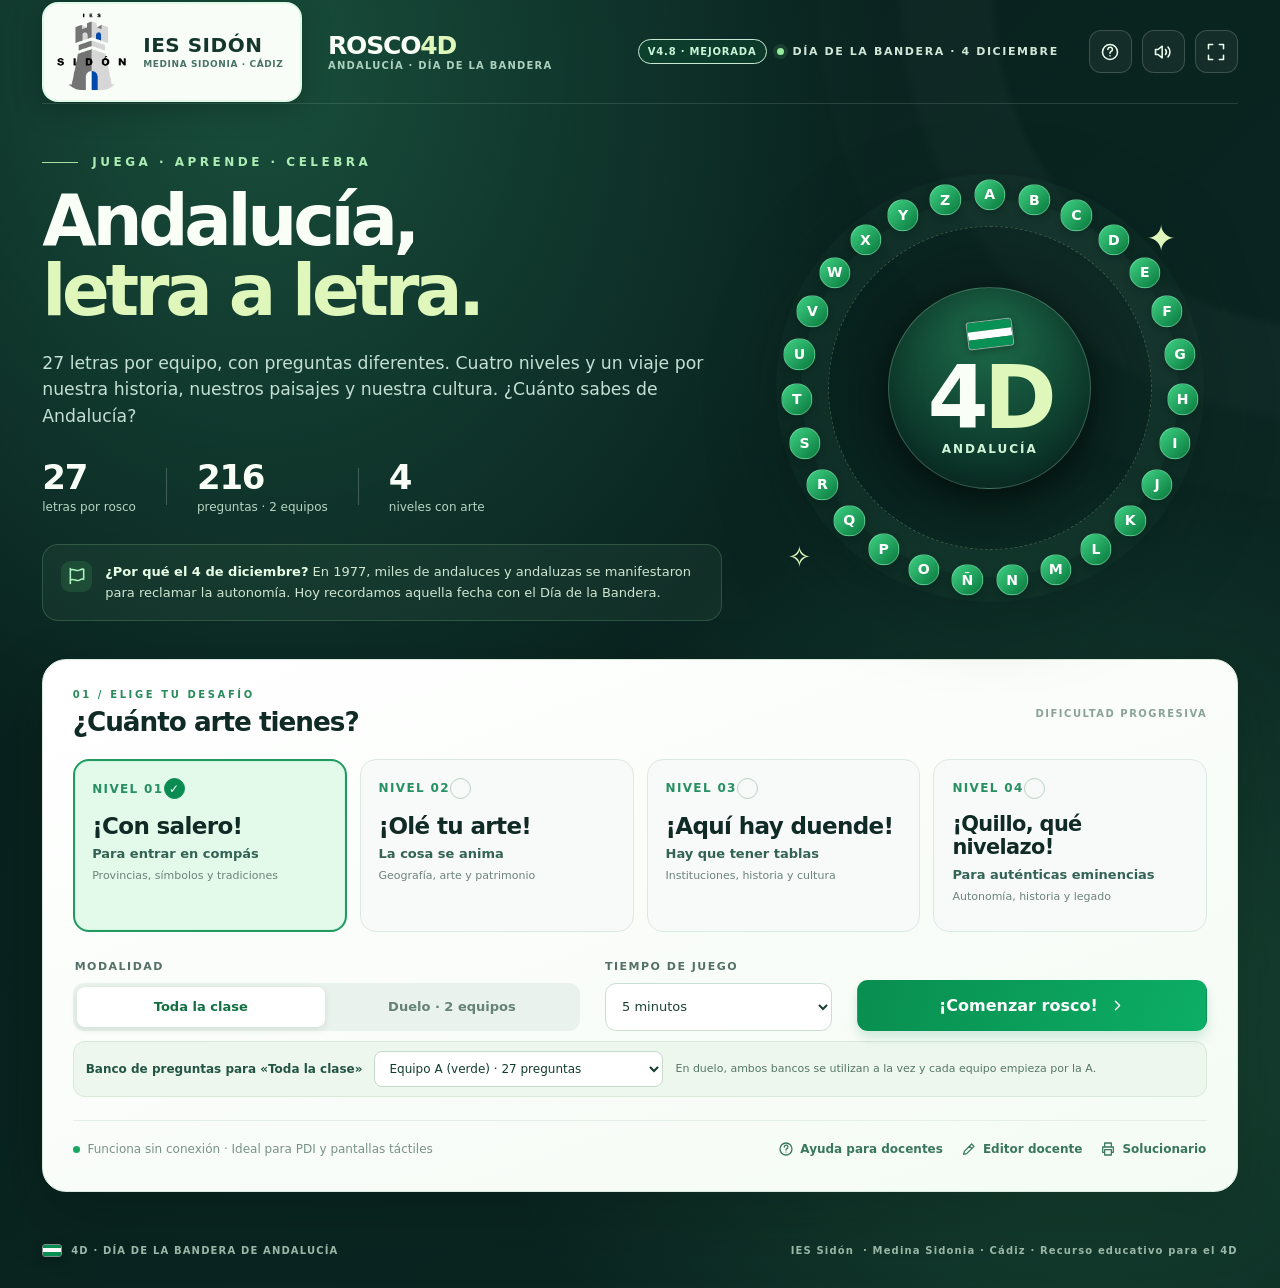
==== commit f650f003: "1" ====
--- a/index.html
+++ b/index.html
@@ -169,12 +169,12 @@
 @media(max-width:1100px){.editor-export-hero{flex-wrap:wrap}.editor-export-hero .primary-btn{flex:1}}
 @media(max-width:520px){.level-card>strong,.level-card:last-child>strong{font-size:18px}.level-card .level-description{font-size:11px}.editor-export-hero .primary-btn{min-width:0;width:100%}.editor-utilities{flex-direction:column;align-items:stretch}.editor-utilities .secondary-btn{width:100%}}
 
-/* V4.7: señal de versión visible para descartar ficheros en caché */
+/* V4.8: señal de versión visible para descartar ficheros en caché */
 .version-chip{display:inline-flex;align-items:center;justify-content:center;padding:6px 9px;border-radius:999px;border:1px solid #c9e8d4;background:rgba(15,126,76,.18);color:#c9f5d6;font-size:10px;font-weight:900;letter-spacing:.08em;white-space:nowrap}
 @media(max-width:740px){.version-chip{font-size:9px;padding:5px 7px;letter-spacing:0}}
 
 
-/* V4.7 · PDI, duelo con cronómetros independientes, editor y accesibilidad */
+/* V4.8 · PDI, duelo con cronómetros independientes, editor y accesibilidad */
 .duel-setup{border:1px solid #cce4d2;border-radius:16px;background:#f1fbf3;padding:15px;margin:12px 0 8px;color:#174b36}
 .duel-title{font-size:15px;font-weight:900;margin-bottom:9px}.duel-inputs{display:grid;grid-template-columns:repeat(2,minmax(0,1fr));gap:12px}
 .duel-inputs label,.filename-label{font-size:12px;font-weight:850;display:flex;flex-direction:column;gap:6px;color:#286047}
@@ -208,7 +208,7 @@
 @media(max-width:640px){.wildcard-strip{flex-direction:column}.wildcard-btn{min-width:0}.duel-inputs{grid-template-columns:1fr}.end-awards{font-size:14px}}
 @media(prefers-reduced-motion:reduce){.confetti i{animation:none;display:none}}
 
-/* V4.7 · Turnos inequívocos en las PDI · A verde / B azul */
+/* V4.8 · Turnos inequívocos en las PDI · A verde / B azul */
 .turn-banner{--turn-dark:#07683e;--turn-bright:#32d68b;display:flex;align-items:center;gap:13px;min-height:55px;margin:5px 0 1px;padding:7px 15px;border:2px solid #72eec2;border-radius:14px;background:linear-gradient(105deg,#066c42,#128956);color:#fff;box-shadow:0 9px 24px #05231e3b;transition:background .2s,border-color .2s,box-shadow .2s}
 .turn-letter{display:grid;place-items:center;flex:none;background:#fff;color:var(--turn-dark);border-radius:10px;font-size:27px;font-weight:1000;width:39px;height:39px;line-height:1;box-shadow:inset 0 -3px 0 #00000018}
 .turn-text{display:flex;flex-direction:column;gap:1px;min-width:0}.turn-kicker{font-size:10px;font-weight:950;letter-spacing:2px;opacity:.85}.turn-name{font-size:clamp(17px,1.7vw,25px);font-weight:950;line-height:1.1;white-space:nowrap;overflow:hidden;text-overflow:ellipsis}
@@ -258,7 +258,7 @@
   
 <style>
 
-/* V4.7 · Comprobación explícita de la respuesta escrita */
+/* V4.8 · Comprobación explícita de la respuesta escrita */
 .answer-validation{margin:9px 0 0;background:#fff0e6;border:1px solid #efaa7e;padding:8px 11px;border-radius:9px;color:#963d17;font-size:13px;font-weight:800;line-height:1.4}
 .answer-input-row input[aria-invalid="true"]{outline:2px solid #df8a58;border-color:#de8858}
 .answer-correct:disabled{background:#b9c7be!important;color:#52685a!important;cursor:not-allowed;filter:none!important;transform:none!important}
@@ -304,7 +304,7 @@
         </div>
       </div>
       <nav class="top-actions" aria-label="Herramientas">
-        <span class="version-chip" title="Si no aparece V4.7, se está abriendo una versión antigua">V4.7 · MEJORADA</span>
+        <span class="version-chip" title="Si no aparece V4.8, se está abriendo una versión antigua">V4.8 · MEJORADA</span>
         <span class="header-commemoration"><span class="header-dot"></span> DÍA DE LA BANDERA · 4 DICIEMBRE</span>
         <button class="icon-btn" type="button" id="helpButton" title="Cómo jugar" aria-label="Cómo jugar"><svg><use href="#i-help"/></svg></button>
         <button class="icon-btn" type="button" id="soundButton" title="Activar o desactivar sonido" aria-label="Activar o desactivar sonido" aria-pressed="true"><svg><use href="#i-volume"/></svg></button>
@@ -384,7 +384,7 @@
     <footer class="site-footer"><span><span class="footer-flag flag-horizontal" aria-hidden="true"><i></i><i></i><i></i></span> 4D · DÍA DE LA BANDERA DE ANDALUCÍA</span><span><strong>IES Sidón</strong> · Medina Sidonia · Cádiz · Recurso educativo para el 4D</span></footer>
   </div>
 
-  <dialog id="helpDialog" class="app-dialog"><div class="dialog-head"><div><small>GUÍA RÁPIDA</small><h2>Cómo se juega</h2></div><button type="button" class="dialog-close" data-close="helpDialog" aria-label="Cerrar">×</button></div><div class="dialog-body"><p>El rosco reúne <strong>27 letras (incluida la Ñ)</strong>. Cada letra tiene una pregunta adaptada al nivel elegido. El alumnado responde en voz alta y el profesor o la profesora controla la pantalla PDI, o bien se escribe la respuesta en la casilla.</p><div class="instruction-list"><div><span class="step-num">01</span><p><strong>Correcto</strong> pone la letra en verde; <strong>Fallo</strong> la pone en rojo.</p></div><div><span class="step-num">02</span><p><strong>Pasapalabra</strong> deja la letra pendiente para volver a ella más tarde.</p></div><div><span class="step-num">03</span><p><strong>Duelo</strong>: si un equipo acierta, conserva el turno y suma un punto. Si falla o pulsa «Pasapalabra», el turno pasa automáticamente al otro equipo. Cada equipo empieza por la A, recibe preguntas <strong>totalmente diferentes</strong> y conserva sus letras y su recorrido por separado.</p></div><div><span class="step-num">04</span><p>Cada equipo tiene 27 preguntas independientes (54 en total por duelo). Al mostrar el resultado se detiene el crono para comentar el dato educativo. Pulsa «Siguiente letra» para continuar.</p></div></div><div class="shortcut-panel"><strong>Importante: cómo se puntúa</strong><p>Al pulsar una letra del rosco solo se muestra su pregunta; no cuenta como acierto. Para evaluar, escribe la respuesta y pulsa <strong>Comprobar</strong> (o Intro desde la casilla), o utiliza los botones <strong>Correcto</strong>, <strong>Fallo</strong> y <strong>Pasapalabra</strong> como docente. Pulsar letras del teclado fuera del campo de respuesta no puntúa. Escribir solo una letra (A, B, C… hasta Z) muestra «Respuesta incompleta» y no da ningún punto. Comprueba que arriba aparezca «V4.7 · MEJORADA»; si no aparece, estás abriendo un archivo anterior.</p></div><p class="dialog-small">Puedes tocar una letra pendiente para ir directamente a ella. El progreso se guarda automáticamente en este navegador. La aplicación funciona sin conexión una vez descargados sus archivos.</p></div><div class="dialog-footer"><button type="button" class="primary-btn" data-close="helpDialog">Entendido</button></div></dialog>
+  <dialog id="helpDialog" class="app-dialog"><div class="dialog-head"><div><small>GUÍA RÁPIDA</small><h2>Cómo se juega</h2></div><button type="button" class="dialog-close" data-close="helpDialog" aria-label="Cerrar">×</button></div><div class="dialog-body"><p>El rosco reúne <strong>27 letras (incluida la Ñ)</strong>. Cada letra tiene una pregunta adaptada al nivel elegido. El alumnado responde en voz alta y el profesor o la profesora controla la pantalla PDI, o bien se escribe la respuesta en la casilla.</p><div class="instruction-list"><div><span class="step-num">01</span><p><strong>Correcto</strong> pone la letra en verde; <strong>Fallo</strong> la pone en rojo.</p></div><div><span class="step-num">02</span><p><strong>Pasapalabra</strong> deja la letra pendiente para volver a ella más tarde.</p></div><div><span class="step-num">03</span><p><strong>Duelo</strong>: si un equipo acierta, conserva el turno y suma un punto. Si falla o pulsa «Pasapalabra», el turno pasa automáticamente al otro equipo. Cada equipo empieza por la A, recibe preguntas <strong>totalmente diferentes</strong> y conserva sus letras y su recorrido por separado.</p></div><div><span class="step-num">04</span><p>Cada equipo tiene 27 preguntas independientes (54 en total por duelo). Al mostrar el resultado se detiene el crono para comentar el dato educativo. Pulsa «Siguiente letra» para continuar.</p></div></div><div class="shortcut-panel"><strong>Importante: cómo se puntúa</strong><p>Al pulsar una letra del rosco solo se muestra su pregunta; no cuenta como acierto. Para evaluar, escribe la respuesta y pulsa <strong>Comprobar</strong> (o Intro desde la casilla), o utiliza los botones <strong>Correcto</strong>, <strong>Fallo</strong> y <strong>Pasapalabra</strong> como docente. Pulsar letras del teclado fuera del campo de respuesta no puntúa. Escribir solo una letra (A, B, C… hasta Z) muestra «Respuesta incompleta» y no da ningún punto. Comprueba que arriba aparezca «V4.8 · MEJORADA»; si no aparece, estás abriendo un archivo anterior.</p></div><p class="dialog-small">Puedes tocar una letra pendiente para ir directamente a ella. El progreso se guarda automáticamente en este navegador. La aplicación funciona sin conexión una vez descargados sus archivos.</p></div><div class="dialog-footer"><button type="button" class="primary-btn" data-close="helpDialog">Entendido</button></div></dialog>
 
   <dialog id="editorDialog" class="app-dialog editor-dialog"><div class="dialog-head"><div><small>IES SIDÓN · HERRAMIENTAS DOCENTES</small><h2>Editor de los dos roscos</h2></div><button type="button" class="dialog-close" data-close="editorDialog" aria-label="Cerrar">×</button></div>
     <div class="dialog-body editor-body">
@@ -411,24 +411,24 @@
       <div class="audit-panel"><button class="secondary-btn" type="button" id="checkBankButton">🔎 Verificar las 216 preguntas</button><p class="audit-note">Revisa respuestas completas, alternativas, pistas y duplicados de los dos equipos.</p><div class="audit-report is-hidden" id="auditReport" role="status" aria-live="polite"></div></div>
 <div class="editor-export-hero"><div><strong>¿Ya has preparado tus preguntas?</strong><span>Genera una copia de tu rosco para abrirla directamente en cualquier PDI, sin Internet y sin importar archivos.</span></div><label class="filename-label">Nombre de tu archivo para la PDI <input id="portableFileName" value="Rosco_4D_IES_Sidon" maxlength="70" spellcheck="false"></label><button class="primary-btn" id="downloadPortable">⬇ Descargar mi rosco para PDI (.html)</button></div>
       <div class="editor-utilities"><button type="button" class="secondary-btn" id="exportQuestions">Copia de seguridad (JSON)</button><label class="secondary-btn import-file-label" for="importQuestions">Recuperar copia JSON<input id="importQuestions" type="file" accept="application/json,.json" hidden></label><button type="button" class="plain-link editor-reset" id="resetQuestions">Restaurar los 8 roscos originales</button></div>
-      <p class="dialog-small">Estás utilizando la V4.7 con validación de respuestas completas. Los cambios hechos con «Guardar esta pregunta» se conservan únicamente en este navegador. <strong>Para llevar tus preguntas a una PDI o compartirlas, pulsa «Descargar mi rosco para PDI».</strong> Ese HTML incluye las 216 preguntas, el diseño y el logo, y se abre sin Internet. La copia JSON es opcional, como respaldo. Las preguntas nuevas se aplican al iniciar otra partida.</p>
+      <p class="dialog-small">Estás utilizando la V4.8 con validación de respuestas completas. Los cambios hechos con «Guardar esta pregunta» se conservan únicamente en este navegador. <strong>Para llevar tus preguntas a una PDI o compartirlas, pulsa «Descargar mi rosco para PDI».</strong> Ese HTML incluye las 216 preguntas, el diseño y el logo, y se abre sin Internet. La copia JSON es opcional, como respaldo. Las preguntas nuevas se aplican al iniciar otra partida.</p>
     </div>
   </dialog>
 
   <dialog id="teacherHelpDialog" class="app-dialog teacher-help-dialog">
-    <div class="dialog-head"><div><small>IES SIDÓN · GUÍA PARA EL PROFESORADO</small><h2>Tu rosco, a tu manera</h2></div><button type="button" class="dialog-close" data-close="teacherHelpDialog" aria-label="Cerrar">×</button></div>
+    <div class="dialog-head"><div><small>IES SIDÓN · GUÍA PARA EL PROFESORADO</small><h2>Edita tu rosco desde esta web</h2></div><button type="button" class="dialog-close" data-close="teacherHelpDialog" aria-label="Cerrar">×</button></div>
     <div class="dialog-body">
-      <div class="teacher-help-lead"><strong>De casa a la PDI en 6 pasos</strong><span>No necesitas cuentas, contraseñas, instalar programas ni editar código.</span></div>
+      <div class="teacher-help-lead"><strong>De tu casa a la PDI en 6 pasos</strong><span>Sin descargar el ZIP, sin crear cuentas, sin instalar programas y sin tocar código.</span></div>
       <div class="instruction-list teacher-steps">
-        <div><span class="step-num">01</span><p><strong>Descarga y descomprime el ZIP original.</strong> En Windows, botón derecho → «Extraer todo». Entra en la carpeta extraída: no abras el archivo dentro del ZIP.</p></div>
-        <div><span class="step-num">02</span><p><strong>Abre <code>index.html</code></strong> con Chrome o Edge. En la portada pulsa «Editor docente».</p></div>
-        <div><span class="step-num">03</span><p><strong>Elige dificultad, equipo y letra.</strong> Cambia el enunciado y la respuesta; marca «Empieza por» o «Contiene la». Pulsa «Guardar esta pregunta» y repite con las demás.</p></div>
-        <div><span class="step-num">04</span><p><strong>Verifica las 216 preguntas y escribe el nombre de tu archivo.</strong> Después pulsa «Descargar mi rosco para PDI». Se descargará un único <code>.html</code> con tus preguntas, las de ambos equipos, el logo y todas las funciones, listo para usar sin Internet.</p></div>
-        <div><span class="step-num">05</span><p><strong>Guarda ese HTML en una ubicación accesible.</strong> Puedes llevarlo en USB, colocarlo en la carpeta compartida del centro o subirlo a tu almacenamiento habitual y descargarlo después en el aula. No hay que compartir contraseñas.</p></div>
-        <div><span class="step-num">06</span><p><strong>En la PDI, abre el HTML con Chrome o Edge.</strong> Elige dificultad, pulsa «Duelo · 2 equipos» o «Toda la clase», y ¡a jugar! Funciona incluso sin conexión.</p></div>
+        <div><span class="step-num">01</span><p><strong>Abre la web del Rosco 4D Andalucía.</strong> Desde casa, entra en el enlace que te ha facilitado el centro con Chrome o Edge. En la portada, pulsa <strong>«Editor docente»</strong>.</p></div>
+        <div><span class="step-num">02</span><p><strong>Elige qué quieres modificar.</strong> Selecciona el nivel de dificultad, el <strong>equipo A (verde) o B (azul)</strong> y la letra correspondiente. Cada equipo dispone de sus propias preguntas.</p></div>
+        <div><span class="step-num">03</span><p><strong>Escribe tus preguntas.</strong> Escoge <strong>«Empieza por»</strong> o <strong>«Contiene la»</strong>; cambia el enunciado, la respuesta completa y, si quieres, las alternativas válidas y la explicación. Pulsa <strong>«Guardar esta pregunta»</strong> después de cada cambio.</p></div>
+        <div><span class="step-num">04</span><p><strong>Revisa y prepara tu archivo.</strong> Al terminar, pulsa <strong>«Verificar las 216 preguntas»</strong> para comprobar las pistas y respuestas. Escribe un nombre identificable, por ejemplo <code>Rosco_3B_Andalucia</code>.</p></div>
+        <div><span class="step-num">05</span><p><strong>Descarga tu rosco personalizado.</strong> Pulsa <strong>«Descargar mi rosco para PDI (.html)»</strong>. Se guardará en tu ordenador un <strong>único archivo HTML</strong> que incorpora todas tus preguntas, las dos modalidades, el diseño y el logo del IES Sidón. No necesitas descargar el ZIP.</p></div>
+        <div><span class="step-num">06</span><p><strong>Ábrelo en el aula.</strong> Guarda ese HTML en Drive, correo o el medio del centro que utilices y descárgalo en la PDI. Ábrelo con Chrome o Edge, elige el nivel y empieza a jugar. <strong>Funciona sin Internet</strong> una vez descargado.</p></div>
       </div>
-      <div class="teacher-alert"><strong>¡Importante!</strong> «Guardar esta pregunta» solo la almacena en el navegador en el que estás editando. <strong>No modifica el ZIP original.</strong> Para conservar y trasladar tus preguntas utiliza siempre «Descargar mi rosco para PDI» cuando termines. La copia JSON del editor es un respaldo opcional.</div>
-      <p class="dialog-small">¿Quieres guardar nuevas modificaciones más adelante? Vuelve a abrir el ZIP original en el mismo navegador para editar, o abre tu HTML personalizado, entra en «Editor docente» y descarga una nueva copia. <strong>Comprueba antes de clase que el HTML se abre y aparecen tus preguntas.</strong></p>
+      <div class="teacher-alert"><strong>¡Muy importante!</strong> «Guardar esta pregunta» conserva los cambios <strong>solo en el navegador de ese ordenador</strong>; no modifica la web de GitHub ni las preguntas de otros docentes. <strong>Para llevártelos a clase debes pulsar «Descargar mi rosco para PDI».</strong> Después de nuevos cambios, descarga otra copia actualizada.</div>
+      <p class="dialog-small"><strong>¿Quieres editarlo otro día?</strong> Abre tu HTML personalizado, entra en «Editor docente» y vuelve a descargarlo cuando termines. <strong>Consejo:</strong> comprueba en casa que el archivo descargado abre correctamente y contiene tus preguntas antes de utilizarlo en clase.</p>
     </div>
     <div class="dialog-footer"><button type="button" class="secondary-btn" id="printGuideButton">Imprimir guía</button><button type="button" class="primary-btn" data-close="teacherHelpDialog">¡Entendido!</button></div>
   </dialog>
@@ -436,7 +436,7 @@
   <dialog id="confirmDialog" class="app-dialog confirm-dialog"><div class="dialog-head"><div><small>CONFIRMACIÓN</small><h2 id="confirmHeading">¿Seguro?</h2></div><button type="button" class="dialog-close" data-close="confirmDialog" aria-label="Cerrar">×</button></div><div class="dialog-body"><p id="confirmBody">Se perderá el progreso de esta partida.</p></div><div class="dialog-footer"><button type="button" class="secondary-btn" data-close="confirmDialog">Cancelar</button><button type="button" class="primary-btn" id="confirmYes">Sí, continuar</button></div></dialog>
   <div class="toast is-hidden" id="toast" role="status" aria-live="polite"></div>
 <script id="roscoBank">window.ROSCO_QUESTIONS={"1":{"green":[{"letter":"A","mode":"starts","clue":"Provincia andaluza donde se encuentra el desierto de Tabernas.","answer":"Almería","fact":"El desierto de Tabernas, en Almería, ha servido de escenario para numerosas películas.","aliases":[]},{"letter":"B","mode":"starts","clue":"¿Qué pensador andaluz es conocido como «Padre de la Patria Andaluza»? Escribe su nombre y apellido.","answer":"Blas Infante","fact":"Blas Infante impulsó los símbolos andaluces, como la bandera verdiblanca y la letra del himno.","aliases":[]},{"letter":"C","mode":"starts","clue":"Provincia andaluza en la que se encuentra Jerez de la Frontera.","answer":"Cádiz","fact":"Cádiz es una de las ocho provincias de Andalucía y tiene costas atlánticas.","aliases":[]},{"letter":"D","mode":"starts","clue":"Mes del año en el que se celebra el Día de la Bandera de Andalucía.","answer":"Diciembre","fact":"Se celebra el 4 de diciembre, en memoria de las manifestaciones por la autonomía de 1977.","aliases":[]},{"letter":"E","mode":"starts","clue":"Forma tradicional malagueña de preparar sardinas ensartadas en una caña y asadas a la brasa.","answer":"Espeto","fact":"Los espetos de sardinas son característicos del litoral de Málaga.","aliases":[]},{"letter":"F","mode":"starts","clue":"Arte andaluz que combina cante, baile y toque de guitarra.","answer":"Flamenco","fact":"El flamenco es Patrimonio Cultural Inmaterial de la Humanidad reconocido por la UNESCO.","aliases":[]},{"letter":"G","mode":"starts","clue":"Provincia andaluza en la que se encuentra la Alhambra.","answer":"Granada","fact":"La Alhambra es uno de los conjuntos monumentales más conocidos de Andalucía.","aliases":[]},{"letter":"H","mode":"starts","clue":"Provincia andaluza en la que se encuentra el Parque Nacional de Doñana, junto a Sevilla y Cádiz.","answer":"Huelva","fact":"Doñana se extiende por terrenos de Huelva, Sevilla y Cádiz.","aliases":[]},{"letter":"I","mode":"starts","clue":"Municipio costero de Huelva cuyo nombre lleva la palabra «Cristina».","answer":"Isla Cristina","fact":"Isla Cristina es conocida por su puerto y su tradición pesquera.","aliases":[]},{"letter":"J","mode":"starts","clue":"Provincia andaluza famosa por sus extensos olivares y su aceite de oliva.","answer":"Jaén","fact":"Jaén es una provincia estrechamente vinculada al cultivo del olivo.","aliases":[]},{"letter":"K","mode":"starts","clue":"Unidad de longitud equivalente a 1.000 metros, utilizada para medir rutas por Andalucía.","answer":"Kilómetro","fact":"Una ruta de 5 kilómetros equivale a 5.000 metros.","aliases":["Kilometro"]},{"letter":"L","mode":"starts","clue":"Felino protegido que habita en espacios naturales andaluces, como Doñana.","answer":"Lince ibérico","fact":"El lince ibérico es uno de los grandes símbolos de la conservación de la naturaleza en Andalucía.","aliases":[]},{"letter":"M","mode":"starts","clue":"Provincia de Andalucía famosa por la Costa del Sol y por el lugar de nacimiento de Picasso.","answer":"Málaga","fact":"Pablo Picasso nació en la ciudad de Málaga en 1881.","aliases":[]},{"letter":"N","mode":"starts","clue":"Localidad malagueña conocida por sus cuevas y el Balcón de Europa.","answer":"Nerja","fact":"La Cueva de Nerja es uno de los lugares patrimoniales más conocidos de Málaga.","aliases":[]},{"letter":"Ñ","mode":"contains","clue":"País en el que se encuentra la comunidad autónoma de Andalucía.","answer":"España","fact":"Andalucía es una de las comunidades autónomas de España.","aliases":[]},{"letter":"O","mode":"starts","clue":"Árbol del que se obtienen las aceitunas y el aceite de oliva.","answer":"Olivo","fact":"El olivo forma parte del paisaje agrícola de muchas zonas andaluzas.","aliases":[]},{"letter":"P","mode":"starts","clue":"Dulce tradicional que suele comerse en Navidad y por el que es conocida Estepa.","answer":"Polvorón","fact":"Estepa, en Sevilla, tiene una larga tradición en la elaboración de dulces navideños.","aliases":["Polvorones"]},{"letter":"Q","mode":"starts","clue":"Alimento elaborado a partir de leche, que puede ser de cabra de las sierras andaluzas.","answer":"Queso","fact":"En distintas comarcas andaluzas se elaboran quesos artesanos.","aliases":[]},{"letter":"R","mode":"starts","clue":"Nombre de la famosa romería que se celebra en una aldea de Almonte, en Huelva.","answer":"Rocío","fact":"La romería del Rocío es una de las celebraciones populares más conocidas de Andalucía.","aliases":[]},{"letter":"S","mode":"starts","clue":"Ciudad que es la capital de Andalucía.","answer":"Sevilla","fact":"Sevilla es la capital de la comunidad autónoma andaluza.","aliases":[]},{"letter":"T","mode":"starts","clue":"Localidad de Cádiz famosa por sus playas, el viento y su proximidad al estrecho de Gibraltar.","answer":"Tarifa","fact":"Tarifa es conocida internacionalmente por los deportes de viento.","aliases":[]},{"letter":"U","mode":"starts","clue":"Ciudad de Jaén que, junto a Baeza, es famosa por sus monumentos renacentistas.","answer":"Úbeda","fact":"Los conjuntos monumentales renacentistas de Úbeda y Baeza son Patrimonio Mundial.","aliases":[]},{"letter":"V","mode":"starts","clue":"Color que, junto al blanco, aparece en las tres franjas de la bandera andaluza.","answer":"Verde","fact":"La bandera de Andalucía tiene tres franjas horizontales: verde, blanca y verde.","aliases":[]},{"letter":"W","mode":"starts","clue":"Deporte que se practica sobre una tabla con vela y que es popular en Tarifa.","answer":"Windsurf","fact":"Las condiciones de viento del Estrecho favorecen deportes como el windsurf.","aliases":[]},{"letter":"X","mode":"contains","clue":"Nombre corto de la Exposición Universal celebrada en Sevilla en 1992.","answer":"Expo 92","fact":"La Exposición Universal de 1992 se celebró en Sevilla, en la isla de la Cartuja.","aliases":["Expo 1992"]},{"letter":"Y","mode":"starts","clue":"Hembra del caballo, animal de gran tradición ecuestre en Jerez de la Frontera.","answer":"Yegua","fact":"Jerez es conocida por sus tradiciones relacionadas con el caballo andaluz.","aliases":[]},{"letter":"Z","mode":"starts","clue":"Localidad de Cádiz cuyo nombre empieza por Z y es conocida por sus playas y el atún rojo.","answer":"Zahara de los Atunes","fact":"Zahara de los Atunes se encuentra en el litoral atlántico de Cádiz.","aliases":[]}],"white":[{"letter":"A","mode":"starts","answer":"Aceituna","clue":"Fruto del olivo del que se obtiene el famoso aceite de oliva de Andalucía.","fact":"Jaén es especialmente conocida por sus olivares, aunque hay producción en numerosas provincias.","aliases":[]},{"letter":"B","mode":"starts","answer":"Barbate","clue":"Pueblo costero gaditano conocido por su tradición pesquera y el atún de almadraba.","fact":"Barbate se encuentra en la comarca de La Janda, en la provincia de Cádiz.","aliases":[]},{"letter":"C","mode":"starts","answer":"Córdoba","clue":"Provincia andaluza famosa por su Mezquita-Catedral y sus patios floridos.","fact":"Los patios cordobeses son una de las grandes tradiciones de la ciudad.","aliases":[]},{"letter":"D","mode":"starts","answer":"Doñana","clue":"Espacio natural andaluz conocido por sus marismas, aves y linces ibéricos.","fact":"Doñana se extiende por áreas de Huelva, Sevilla y Cádiz.","aliases":[]},{"letter":"E","mode":"starts","answer":"Escudo","clue":"Símbolo andaluz en el que aparece Hércules entre dos columnas y con dos leones.","fact":"La bandera, el escudo y el himno son símbolos oficiales de Andalucía.","aliases":[]},{"letter":"F","mode":"starts","answer":"Feria","clue":"Fiesta popular andaluza con casetas, música y actividades festivas.","fact":"En Andalucía son conocidas ferias como la de Abril en Sevilla o la del Caballo en Jerez.","aliases":[]},{"letter":"G","mode":"starts","answer":"Gazpacho","clue":"Sopa fría andaluza elaborada normalmente con tomate, pimiento, pepino y aceite de oliva.","fact":"El gazpacho es uno de los platos más populares de la cocina andaluza.","aliases":[]},{"letter":"H","mode":"starts","answer":"Himno","clue":"Canción oficial de Andalucía que comienza con la expresión «La bandera blanca y verde».","fact":"La letra del himno fue escrita por Blas Infante.","aliases":[]},{"letter":"I","mode":"starts","answer":"Isla de la Cartuja","clue":"Zona de Sevilla donde se celebró la Exposición Universal de 1992.","fact":"La Expo 92 tuvo lugar en la isla de la Cartuja, junto al Guadalquivir.","aliases":[]},{"letter":"J","mode":"starts","answer":"Jerez de la Frontera","clue":"Ciudad gaditana conocida por sus vinos, sus caballos y su flamenco.","fact":"Jerez de la Frontera es una ciudad de la provincia de Cádiz.","aliases":[]},{"letter":"K","mode":"starts","answer":"Kitesurf","clue":"Deporte acuático con una tabla y una cometa que se practica en playas como las de Tarifa.","fact":"Los vientos de Tarifa favorecen deportes de vela y cometa.","aliases":[]},{"letter":"L","mode":"starts","answer":"Lunares","clue":"Dibujos redondos que aparecen habitualmente en muchos trajes de flamenca.","fact":"Los lunares son un motivo decorativo habitual en la indumentaria de feria.","aliases":[]},{"letter":"M","mode":"starts","answer":"Marismas","clue":"Terrenos bajos y húmedos muy importantes para las aves en Doñana.","fact":"Las marismas son ecosistemas destacados en el bajo Guadalquivir.","aliases":[]},{"letter":"N","mode":"starts","answer":"Nieve","clue":"Agua congelada que suele cubrir las zonas altas de Sierra Nevada en invierno.","fact":"Sierra Nevada es un macizo montañoso situado principalmente en Granada.","aliases":[]},{"letter":"Ñ","mode":"contains","answer":"Castañuelas","clue":"Instrumento de percusión que se toca con las manos en algunos bailes tradicionales.","fact":"Las castañuelas se utilizan en diversas danzas españolas, también en tradiciones andaluzas.","aliases":[]},{"letter":"O","mode":"starts","answer":"Ocho","clue":"Número de provincias que tiene Andalucía.","fact":"Las ocho provincias son Almería, Cádiz, Córdoba, Granada, Huelva, Jaén, Málaga y Sevilla.","aliases":[]},{"letter":"P","mode":"starts","answer":"Pescaíto frito","clue":"Plato de pescado rebozado y frito muy habitual en la costa andaluza.","fact":"Se sirve en muchas localidades de Cádiz, Málaga y otras zonas costeras.","aliases":["Pescaito frito","Pescado frito"]},{"letter":"Q","mode":"starts","answer":"Queso payoyo","clue":"Producto lácteo típico de la Sierra de Cádiz asociado a la cabra payoya.","fact":"La cabra payoya es una raza autóctona ligada a la Sierra de Cádiz.","aliases":[]},{"letter":"R","mode":"starts","answer":"Romería","clue":"Celebración en la que muchas personas se desplazan hasta una ermita o santuario.","fact":"La romería de El Rocío es una de las más conocidas de Andalucía.","aliases":[]},{"letter":"S","mode":"starts","answer":"Sierra Nevada","clue":"Cordillera andaluza donde se encuentra el Mulhacén.","fact":"El Mulhacén, en Sierra Nevada, es la cumbre más alta de la península ibérica.","aliases":[]},{"letter":"T","mode":"starts","answer":"Tortillitas de camarones","clue":"Especialidad gaditana elaborada con camarones y una masa fina que se fríe.","fact":"Son populares en la gastronomía de la bahía de Cádiz.","aliases":[]},{"letter":"U","mode":"starts","answer":"Utrera","clue":"Municipio sevillano con una importante tradición flamenca y de repostería.","fact":"Utrera, en Sevilla, es una de las localidades vinculadas a la historia del flamenco.","aliases":[]},{"letter":"V","mode":"starts","answer":"Villancico","clue":"Canción tradicional que suele cantarse en Navidad, también en zambombas jerezanas.","fact":"Las zambombas son una tradición navideña muy arraigada en Jerez de la Frontera.","aliases":[]},{"letter":"W","mode":"starts","answer":"Western","clue":"Género de películas de vaqueros que se ha rodado en el desierto de Tabernas.","fact":"Los paisajes de Tabernas, en Almería, han sido escenario de numerosos wésterns.","aliases":[]},{"letter":"X","mode":"contains","answer":"Axarquía","clue":"Comarca situada al este de la provincia de Málaga.","fact":"La Axarquía combina pueblos del interior, montañas y una costa mediterránea.","aliases":[]},{"letter":"Y","mode":"starts","answer":"Yemas de San Leandro","clue":"Dulce tradicional elaborado en un convento sevillano y famoso por su sabor a huevo.","fact":"Las yemas de San Leandro son un dulce conventual de Sevilla.","aliases":[]},{"letter":"Z","mode":"starts","answer":"Zahara de la Sierra","clue":"Pueblo blanco de Cádiz situado junto a un embalse y cerca de la sierra de Grazalema.","fact":"Zahara de la Sierra es una localidad de la Sierra de Cádiz, diferente de Zahara de los Atunes.","aliases":[]}]},"2":{"green":[{"letter":"A","mode":"starts","clue":"Conjunto monumental de Granada que fue residencia y fortaleza de gobernantes nazaríes.","answer":"Alhambra","fact":"La Alhambra reúne palacios, murallas, jardines e historia de la Granada andalusí.","aliases":[]},{"letter":"B","mode":"starts","clue":"Símbolo verde, blanco y verde al que se dedica oficialmente el 4 de diciembre en Andalucía.","answer":"Bandera","fact":"El 4D recuerda las movilizaciones por la autonomía andaluza de 1977.","aliases":["Bandera de Andalucía"]},{"letter":"C","mode":"starts","clue":"Ciudad andaluza en la que se encuentra la Mezquita-Catedral.","answer":"Córdoba","fact":"La Mezquita-Catedral es uno de los monumentos más conocidos de Córdoba.","aliases":[]},{"letter":"D","mode":"starts","clue":"Parque nacional famoso por sus marismas y sus aves migratorias, situado en el suroeste andaluz.","answer":"Doñana","fact":"Doñana es una zona de gran valor ecológico entre Huelva, Sevilla y Cádiz.","aliases":[]},{"letter":"E","mode":"starts","clue":"Norma fundamental que establece las instituciones y competencias de autogobierno de Andalucía.","answer":"Estatuto de Autonomía","fact":"El Estatuto de Autonomía para Andalucía es su norma institucional básica.","aliases":[]},{"letter":"F","mode":"starts","clue":"Manifestación cultural de cante, baile y toque que la UNESCO reconoció en 2010.","answer":"Flamenco","fact":"El flamenco fue inscrito en 2010 como Patrimonio Cultural Inmaterial de la Humanidad.","aliases":[]},{"letter":"G","mode":"starts","clue":"Río que pasa por Córdoba y Sevilla antes de desembocar en el océano Atlántico.","answer":"Guadalquivir","fact":"El Guadalquivir ha sido fundamental para la agricultura, el comercio y la historia andaluza.","aliases":[]},{"letter":"H","mode":"starts","clue":"Provincia donde está la aldea de El Rocío y parte de Doñana.","answer":"Huelva","fact":"El Rocío se encuentra en el municipio onubense de Almonte.","aliases":[]},{"letter":"I","mode":"starts","clue":"Población pesquera de Huelva situada en la costa occidental andaluza.","answer":"Isla Cristina","fact":"Isla Cristina destaca por su actividad pesquera y sus playas.","aliases":[]},{"letter":"J","mode":"starts","clue":"Provincia que acoge el Parque Natural de las Sierras de Cazorla, Segura y Las Villas.","answer":"Jaén","fact":"Este espacio natural protegido se encuentra en la provincia de Jaén.","aliases":[]},{"letter":"K","mode":"starts","clue":"Unidad de distancia utilizada para indicar la longitud de una ruta por Sierra Nevada.","answer":"Kilómetro","fact":"El kilómetro equivale a mil metros.","aliases":["Kilometro"]},{"letter":"L","mode":"starts","clue":"Ciudad de Jaén vinculada a la historia minera y a importantes torneos de ajedrez.","answer":"Linares","fact":"Linares fue un destacado centro de actividad minera e industrial.","aliases":[]},{"letter":"M","mode":"starts","clue":"Nombre del pico más alto de la península ibérica, situado en Sierra Nevada.","answer":"Mulhacén","fact":"El Mulhacén está en Granada y alcanza aproximadamente 3.479 metros.","aliases":[]},{"letter":"N","mode":"starts","clue":"Localidad malagueña famosa por su cueva prehistórica y el Balcón de Europa.","answer":"Nerja","fact":"En la Cueva de Nerja se conservan importantes restos y formaciones geológicas.","aliases":[]},{"letter":"Ñ","mode":"contains","clue":"País en cuya Constitución de 1978 se reconoce el derecho a la autonomía.","answer":"España","fact":"La Constitución española de 1978 abrió el marco del Estado de las Autonomías.","aliases":[]},{"letter":"O","mode":"starts","clue":"Extensión de terreno cubierta principalmente por olivos, muy característica de Jaén.","answer":"Olivar","fact":"Los olivares son una parte destacada de la economía y el paisaje andaluz.","aliases":[]},{"letter":"P","mode":"starts","clue":"Institución andaluza que aprueba leyes y cuya sede está en Sevilla.","answer":"Parlamento de Andalucía","fact":"El Parlamento ejerce la potestad legislativa de la comunidad autónoma.","aliases":[]},{"letter":"Q","mode":"starts","clue":"Producto tradicional elaborado con leche de cabra, presente en muchas comarcas serranas.","answer":"Queso de cabra","fact":"La ganadería caprina está presente en distintas zonas de Andalucía.","aliases":[]},{"letter":"R","mode":"starts","clue":"Ciudad malagueña famosa por su puente sobre el Tajo y por una asamblea andalucista de 1918.","answer":"Ronda","fact":"La Asamblea de Ronda de 1918 fue importante para los símbolos del andalucismo.","aliases":[]},{"letter":"S","mode":"starts","clue":"Capital andaluza cuyo casco histórico alberga la Giralda.","answer":"Sevilla","fact":"La Giralda es uno de los símbolos monumentales de Sevilla.","aliases":[]},{"letter":"T","mode":"starts","clue":"Civilización antigua que se desarrolló en el suroeste de la península ibérica.","answer":"Tartessos","fact":"Tartessos se relaciona con territorios del actual suroeste peninsular.","aliases":["Tarteso"]},{"letter":"U","mode":"starts","clue":"Ciudad jiennense cuyo patrimonio renacentista está reconocido junto con Baeza por la UNESCO.","answer":"Úbeda","fact":"Úbeda y Baeza fueron reconocidas como Patrimonio Mundial en 2003.","aliases":[]},{"letter":"V","mode":"starts","clue":"Palabra utilizada para describir a la bandera andaluza por la combinación de sus dos colores.","answer":"Verdiblanca","fact":"La bandera está compuesta por las franjas verde, blanca y verde.","aliases":[]},{"letter":"W","mode":"starts","clue":"Deporte de tabla y vela impulsado por el viento, muy practicado en Tarifa.","answer":"Windsurf","fact":"Tarifa es un lugar muy conocido para este deporte acuático.","aliases":[]},{"letter":"X","mode":"contains","clue":"Acontecimiento internacional celebrado en Sevilla en 1992, abreviado con una palabra que contiene X.","answer":"Expo 92","fact":"La Expo 92 se celebró en Sevilla y tuvo su recinto principal en la Cartuja.","aliases":["Expo 1992"]},{"letter":"Y","mode":"starts","clue":"Nombre de la hembra del caballo, vinculada a la tradición de la Real Escuela Andaluza del Arte Ecuestre.","answer":"Yegua","fact":"La Real Escuela Andaluza del Arte Ecuestre está situada en Jerez de la Frontera.","aliases":[]},{"letter":"Z","mode":"starts","clue":"Localidad gaditana famosa por sus almadrabas y por el atún rojo del Atlántico.","answer":"Zahara de los Atunes","fact":"Las almadrabas forman parte de la tradición pesquera de la costa gaditana.","aliases":[]}],"white":[{"letter":"A","mode":"starts","answer":"Alcázar","clue":"Palacio fortificado de origen medieval; el Real de Sevilla es uno de los más conocidos de Andalucía.","fact":"El Real Alcázar de Sevilla conserva arquitectura de distintas épocas.","aliases":[]},{"letter":"B","mode":"starts","answer":"Baelo Claudia","clue":"Ciudad romana cuyos restos se visitan junto a la playa de Bolonia, en Cádiz.","fact":"Baelo Claudia fue un núcleo romano relacionado con la pesca y la producción de salazones.","aliases":[]},{"letter":"C","mode":"starts","answer":"Cazorla","clue":"Localidad jiennense que da nombre a una famosa sierra y a un gran parque natural.","fact":"Cazorla está vinculada al Parque Natural de las Sierras de Cazorla, Segura y Las Villas.","aliases":[]},{"letter":"D","mode":"starts","answer":"Dolmen","clue":"Monumento prehistórico construido con grandes piedras; hay ejemplos célebres en Antequera.","fact":"Los dólmenes de Antequera forman parte del Patrimonio Mundial de la UNESCO.","aliases":[]},{"letter":"E","mode":"starts","answer":"Escudo","clue":"Emblema oficial de Andalucía en el que Hércules sujeta a dos leones.","fact":"El escudo andaluz incorpora dos columnas y la figura mitológica de Hércules.","aliases":[]},{"letter":"F","mode":"starts","answer":"Fandango","clue":"Palo o estilo musical y de baile tradicional con variedades en la provincia de Huelva.","fact":"En Huelva existe una arraigada tradición de fandangos.","aliases":[]},{"letter":"G","mode":"starts","answer":"Giralda","clue":"Torre emblemática de Sevilla que fue alminar y hoy es campanario de la catedral.","fact":"La Giralda conserva parte de la estructura del alminar almohade.","aliases":[]},{"letter":"H","mode":"starts","answer":"Hércules","clue":"Personaje mitológico que aparece entre dos columnas en el escudo andaluz.","fact":"En el escudo de Andalucía, Hércules representa la fuerza que domina los instintos.","aliases":[]},{"letter":"I","mode":"starts","answer":"Iznájar","clue":"Municipio del sur de Córdoba conocido por un gran embalse del río Genil.","fact":"Iznájar se encuentra en la comarca de la Subbética cordobesa.","aliases":[]},{"letter":"J","mode":"starts","answer":"Jerez de la Frontera","clue":"Ciudad gaditana donde se celebra la Feria del Caballo.","fact":"La Feria del Caballo de Jerez destaca por sus tradiciones ecuestres.","aliases":[]},{"letter":"K","mode":"starts","answer":"Kitesurf","clue":"Actividad acuática con tabla y cometa que aprovecha los fuertes vientos de Tarifa.","fact":"Tarifa es un destino muy conocido entre practicantes de kitesurf.","aliases":[]},{"letter":"L","mode":"starts","answer":"Lebrija","clue":"Localidad sevillana natal del cantaor flamenco Juan Peña «El Lebrijano».","fact":"Lebrija es un municipio de Sevilla muy vinculado a la cultura flamenca.","aliases":[]},{"letter":"M","mode":"starts","answer":"Mijas","clue":"Pueblo malagueño de casas blancas situado en las laderas de la sierra del mismo nombre.","fact":"Mijas es uno de los municipios conocidos de la Costa del Sol.","aliases":[]},{"letter":"N","mode":"starts","answer":"Niebla","clue":"Municipio onubense famoso por su recinto amurallado de origen medieval.","fact":"Niebla posee un importante patrimonio histórico, con murallas y puertas monumentales.","aliases":[]},{"letter":"Ñ","mode":"contains","answer":"Castañuelas","clue":"Instrumento que se hace sonar con los dedos y que acompaña algunos bailes.","fact":"Las castañuelas forman parte de diversas tradiciones musicales y coreográficas.","aliases":[]},{"letter":"O","mode":"starts","answer":"Ocho","clue":"Cantidad de provincias que integran la comunidad autónoma andaluza.","fact":"Andalucía está dividida administrativamente en ocho provincias.","aliases":[]},{"letter":"P","mode":"starts","answer":"Pueblos blancos","clue":"Conjunto de localidades de casas encaladas, especialmente famoso en las sierras de Cádiz y Málaga.","fact":"Los pueblos blancos son conocidos por sus fachadas blancas y su paisaje serrano.","aliases":[]},{"letter":"Q","mode":"starts","answer":"Queso payoyo","clue":"Queso tradicional de la Sierra de Cádiz relacionado con una raza local de cabras.","fact":"La leche de cabra payoya se emplea en quesos elaborados en la sierra gaditana.","aliases":[]},{"letter":"R","mode":"starts","answer":"Río Tinto","clue":"Curso de agua de Huelva conocido por sus características aguas rojizas.","fact":"El río Tinto y la cuenca minera onubense tienen gran interés geológico e histórico.","aliases":[]},{"letter":"S","mode":"starts","answer":"Salmorejo","clue":"Crema fría cordobesa hecha principalmente con tomate, pan, aceite de oliva y ajo.","fact":"El salmorejo cordobés se sirve a menudo con huevo y jamón.","aliases":[]},{"letter":"T","mode":"starts","answer":"Torre del Oro","clue":"Monumento de Sevilla situado a orillas del Guadalquivir que formó parte de las defensas de la ciudad.","fact":"La Torre del Oro es una torre histórica almohade de Sevilla.","aliases":[]},{"letter":"U","mode":"starts","answer":"Utrera","clue":"Ciudad sevillana conocida por su tradición flamenca y sus mostachones.","fact":"Los mostachones son un dulce típico de Utrera.","aliases":[]},{"letter":"V","mode":"starts","answer":"Veleta","clue":"Pico de Sierra Nevada situado cerca del Mulhacén, conocido por su altura y su perfil.","fact":"El Veleta es una de las montañas más conocidas de Sierra Nevada.","aliases":[]},{"letter":"W","mode":"starts","answer":"Western","clue":"Tipo de cine de vaqueros asociado a los antiguos decorados de películas de Tabernas.","fact":"La provincia de Almería ha acogido numerosos rodajes de wésterns.","aliases":[]},{"letter":"X","mode":"contains","answer":"Axarquía","clue":"Comarca malagueña situada entre las sierras y el Mediterráneo, al este de la capital.","fact":"La Axarquía es una comarca de Málaga con pueblos, montañas y costa.","aliases":[]},{"letter":"Y","mode":"starts","answer":"Yeguada","clue":"Conjunto de yeguas dedicadas a la cría de caballos; la tradición ecuestre es importante en Jerez.","fact":"La tradición ecuestre de la provincia de Cádiz está ligada a la cría y doma de caballos.","aliases":[]},{"letter":"Z","mode":"starts","answer":"Zalema","clue":"Variedad de uva blanca tradicionalmente cultivada en la provincia de Huelva.","fact":"La zalema es una uva característica de la zona vitivinícola del Condado de Huelva.","aliases":[]}]},"3":{"green":[{"letter":"A","mode":"starts","clue":"Capacidad de una comunidad de disponer de instituciones propias de gobierno, reivindicada en las manifestaciones del 4D de 1977.","answer":"Autonomía","fact":"El 4 de diciembre de 1977 se celebraron multitudinarias manifestaciones por la autonomía andaluza.","aliases":["Autogobierno"]},{"letter":"B","mode":"starts","clue":"Ciudad jiennense cuyo conjunto monumental renacentista es Patrimonio Mundial junto con Úbeda.","answer":"Baeza","fact":"Úbeda y Baeza destacan por su arquitectura renacentista.","aliases":[]},{"letter":"C","mode":"starts","clue":"Nombre que reciben las asambleas reunidas en Cádiz que aprobaron la Constitución española de 1812.","answer":"Cortes de Cádiz","fact":"La Constitución de 1812 fue aprobada por las Cortes reunidas en Cádiz.","aliases":[]},{"letter":"D","mode":"starts","clue":"Conmemoración oficial andaluza del 4 de diciembre, que recuerda las movilizaciones de 1977.","answer":"Día de la Bandera","fact":"El 4D fue declarado oficialmente Día de la Bandera de Andalucía mediante un decreto en 2022.","aliases":["Día de la Bandera de Andalucía"]},{"letter":"E","mode":"starts","clue":"Norma institucional básica que organiza el autogobierno de Andalucía.","answer":"Estatuto de Autonomía","fact":"La reforma vigente del Estatuto andaluz fue aprobada en 2007.","aliases":[]},{"letter":"F","mode":"starts","clue":"Fiesta sevillana de casetas, farolillos y trajes tradicionales que suele celebrarse en primavera.","answer":"Feria de Abril","fact":"La Feria de Abril es una de las grandes celebraciones de Sevilla.","aliases":[]},{"letter":"G","mode":"starts","clue":"Apellidos del joven malagueño fallecido durante la manifestación del 4 de diciembre de 1977.","answer":"García Caparrós","fact":"Manuel José García Caparrós murió en Málaga durante las movilizaciones por la autonomía.","aliases":["Garcia Caparros"]},{"letter":"H","mode":"starts","clue":"Personaje mitológico que aparece en el escudo andaluz entre dos columnas y junto a dos leones.","answer":"Hércules","fact":"El escudo oficial de Andalucía representa a Hércules sujetando dos leones.","aliases":[]},{"letter":"I","mode":"starts","clue":"Nombre de la antigua ciudad romana situada en el actual término de Santiponce, en Sevilla.","answer":"Itálica","fact":"En Itálica se conservan restos de la ciudad romana, entre ellos su anfiteatro.","aliases":["Italica"]},{"letter":"J","mode":"starts","clue":"Institución del gobierno autonómico andaluz integrada por Presidencia y Consejo de Gobierno, entre otros órganos.","answer":"Junta de Andalucía","fact":"La Junta de Andalucía es el conjunto de instituciones de autogobierno de la comunidad.","aliases":[]},{"letter":"K","mode":"starts","clue":"Unidad de potencia equivalente a mil vatios, habitual al hablar de instalaciones solares en Andalucía.","answer":"Kilovatio","fact":"El kilovatio (kW) mide potencia, mientras que el kilovatio-hora (kWh) mide energía.","aliases":["Kilowatt"]},{"letter":"L","mode":"starts","clue":"Franja de territorio en contacto con el mar y el océano; el andaluz incluye costas mediterráneas y atlánticas.","answer":"Litoral","fact":"Andalucía tiene costas en el mar Mediterráneo y el océano Atlántico.","aliases":[]},{"letter":"M","mode":"starts","clue":"Ciudad palatina califal cercana a Córdoba, reconocida como Patrimonio Mundial en 2018.","answer":"Medina Azahara","fact":"Medina Azahara se construyó en época del califato de Córdoba.","aliases":["Madinat al-Zahra","Madinat al Zahra"]},{"letter":"N","mode":"starts","clue":"Nombre de la dinastía que gobernó el último reino musulmán de Granada hasta 1492.","answer":"Nazarí","fact":"La dinastía nazarí gobernó el reino de Granada hasta su conquista en 1492.","aliases":["Nazaríes"]},{"letter":"Ñ","mode":"contains","clue":"Camino ganadero tradicional, de gran anchura, que forma parte de la red histórica de vías pecuarias.","answer":"Cañada real","fact":"Las cañadas reales conectaban lugares de pastoreo a través de grandes recorridos.","aliases":[]},{"letter":"O","mode":"starts","clue":"Río de la provincia de Huelva cuyas marismas constituyen un espacio natural protegido.","answer":"Odiel","fact":"Las Marismas del Odiel son una reserva de la biosfera y zona de gran importancia ecológica.","aliases":[]},{"letter":"P","mode":"starts","clue":"Órgano representativo de Andalucía que ejerce la función legislativa autonómica.","answer":"Parlamento de Andalucía","fact":"Los miembros del Parlamento andaluz son elegidos mediante sufragio.","aliases":[]},{"letter":"Q","mode":"starts","clue":"Municipio de Jaén vinculado al pintor Rafael Zabaleta y situado en el entorno de Cazorla.","answer":"Quesada","fact":"El Museo Rafael Zabaleta está en Quesada, Jaén.","aliases":[]},{"letter":"R","mode":"starts","clue":"Ciudad malagueña en la que se celebró una asamblea andalucista decisiva en 1918.","answer":"Ronda","fact":"La Asamblea de Ronda de 1918 acordó propuestas de símbolos andaluces.","aliases":[]},{"letter":"S","mode":"starts","clue":"Nombre del palacio sevillano que alberga la sede de la Presidencia de la Junta de Andalucía.","answer":"San Telmo","fact":"El Palacio de San Telmo se encuentra en Sevilla.","aliases":[]},{"letter":"T","mode":"starts","clue":"Nombre del proceso de cambio político español durante el que tuvieron lugar las movilizaciones andaluzas de 1977.","answer":"Transición","fact":"La Transición española coincidió con la reivindicación de la autonomía andaluza.","aliases":["Transición española"]},{"letter":"U","mode":"starts","clue":"Ciudad de Jaén declarada Patrimonio Mundial junto a Baeza por su arquitectura renacentista.","answer":"Úbeda","fact":"Úbeda conserva destacados palacios y edificios del Renacimiento.","aliases":[]},{"letter":"V","mode":"starts","clue":"Adjetivo que describe la bandera andaluza por su combinación de verde y blanco.","answer":"Verdiblanca","fact":"Es un nombre habitual de la bandera andaluza.","aliases":[]},{"letter":"W","mode":"starts","clue":"Deporte de navegación sobre una tabla con vela que aprovecha los vientos de Tarifa.","answer":"Windsurf","fact":"Los vientos de levante y poniente hacen de Tarifa un lugar destacado para este deporte.","aliases":[]},{"letter":"X","mode":"contains","clue":"Nombre abreviado de la Exposición Universal que se celebró en Sevilla en 1992.","answer":"Expo 92","fact":"La Expo 92 reunió pabellones de numerosos países.","aliases":["Expo 1992"]},{"letter":"Y","mode":"starts","clue":"Lugar donde se conservan o descubren restos de otras épocas, como ocurre en Baelo Claudia.","answer":"Yacimiento arqueológico","fact":"Baelo Claudia es una antigua ciudad romana conservada junto a la playa de Bolonia, en Cádiz.","aliases":[]},{"letter":"Z","mode":"starts","clue":"Fiesta o baile flamenco especialmente asociado al barrio del Sacromonte de Granada.","answer":"Zambra","fact":"La zambra está vinculada a la tradición flamenca granadina.","aliases":[]}],"white":[{"letter":"A","mode":"starts","answer":"Asamblea de Ronda","clue":"Reunión andalucista de 1918 en la que se impulsaron símbolos de Andalucía.","fact":"La Asamblea de Ronda de 1918 fue clave en la historia del andalucismo.","aliases":[]},{"letter":"B","mode":"starts","answer":"Bética","clue":"Nombre de la provincia romana que incluía gran parte de la actual Andalucía.","fact":"La Hispania Baetica tuvo como capital a Corduba, la actual Córdoba.","aliases":[]},{"letter":"C","mode":"starts","answer":"Carmona","clue":"Ciudad histórica de Sevilla conocida por sus puertas y su patrimonio romano y medieval.","fact":"Carmona conserva vestigios de diferentes etapas históricas.","aliases":[]},{"letter":"D","mode":"starts","answer":"Dólmenes de Antequera","clue":"Conjunto megalítico malagueño inscrito en la lista de Patrimonio Mundial de la UNESCO.","fact":"Los dólmenes de Antequera son monumentos funerarios construidos en la Prehistoria.","aliases":[]},{"letter":"E","mode":"starts","answer":"Emirato de Córdoba","clue":"Estado de al-Ándalus que se independizó políticamente de Bagdad en 756.","fact":"Abderramán I fundó el emirato independiente de Córdoba en el siglo VIII.","aliases":[]},{"letter":"F","mode":"starts","answer":"Fandango de Huelva","clue":"Cante flamenco tradicional característico de una provincia del occidente andaluz.","fact":"La provincia de Huelva cuenta con numerosos estilos locales de fandango.","aliases":[]},{"letter":"G","mode":"starts","answer":"Guadix","clue":"Localidad granadina conocida por un barrio de viviendas excavadas en cuevas.","fact":"Guadix es célebre por sus casas cueva y su patrimonio histórico.","aliases":[]},{"letter":"H","mode":"starts","answer":"Hispalis","clue":"Nombre latino de la ciudad que hoy conocemos como Sevilla.","fact":"Hispalis fue la denominación romana de Sevilla.","aliases":[]},{"letter":"I","mode":"starts","answer":"Ibn Rushd","clue":"Nombre árabe de Averroes, célebre filósofo nacido en Córdoba en el siglo XII.","fact":"Averroes, o Ibn Rushd, fue un filósofo andalusí vinculado a la Córdoba medieval.","aliases":[]},{"letter":"J","mode":"starts","answer":"Jerez de la Frontera","clue":"Ciudad de la provincia de Cádiz con una importante tradición vinícola y ecuestre.","fact":"Jerez es conocida por sus vinos de denominación de origen y por su cultura del caballo.","aliases":[]},{"letter":"K","mode":"starts","answer":"Karst","clue":"Tipo de relieve modelado por disolución de calizas, visible en enclaves como el Torcal.","fact":"El Torcal de Antequera es uno de los paisajes kársticos más conocidos de Andalucía.","aliases":[]},{"letter":"L","mode":"starts","answer":"Lorca","clue":"Apellido del poeta granadino Federico García, autor de «Romancero gitano».","fact":"Federico García Lorca es una figura fundamental de la literatura española del siglo XX.","aliases":[]},{"letter":"M","mode":"starts","answer":"Mezquita-Catedral","clue":"Monumento de Córdoba que conserva elementos del antiguo templo islámico y de la catedral cristiana.","fact":"La Mezquita-Catedral de Córdoba refleja distintas etapas de la historia de la ciudad.","aliases":[]},{"letter":"N","mode":"starts","answer":"Navas de Tolosa","clue":"Batalla de 1212 que tuvo lugar en el actual territorio de Jaén.","fact":"La batalla de las Navas de Tolosa tuvo gran importancia en la historia medieval peninsular.","aliases":[]},{"letter":"Ñ","mode":"contains","answer":"Peña flamenca","clue":"Asociación o local cultural donde se reúnen aficionados al cante y al baile.","fact":"Las peñas flamencas ayudan a difundir y conservar la tradición del flamenco.","aliases":[]},{"letter":"O","mode":"starts","answer":"Olavide","clue":"Apellido del ilustrado Pablo de ..., vinculado a las Nuevas Poblaciones de Sierra Morena.","fact":"Pablo de Olavide impulsó las Nuevas Poblaciones de Sierra Morena en el siglo XVIII.","aliases":[]},{"letter":"P","mode":"starts","answer":"Patios cordobeses","clue":"Espacios domésticos con flores y plantas que protagonizan una famosa fiesta de Córdoba.","fact":"La Fiesta de los Patios de Córdoba está incluida en el patrimonio cultural inmaterial de la UNESCO.","aliases":[]},{"letter":"Q","mode":"starts","answer":"Qurtuba","clue":"Nombre árabe usado para la ciudad de Córdoba durante al-Ándalus.","fact":"Qurtuba fue la denominación árabe medieval de Córdoba.","aliases":[]},{"letter":"R","mode":"starts","answer":"Renacimiento","clue":"Estilo artístico de los siglos XV y XVI muy visible en Úbeda y Baeza.","fact":"El patrimonio monumental de Úbeda y Baeza es representativo del Renacimiento español.","aliases":[]},{"letter":"S","mode":"starts","answer":"Sierra Morena","clue":"Cordillera que se extiende por el norte de Andalucía, separándola de la Meseta.","fact":"Sierra Morena forma parte del borde sur de la Meseta Central.","aliases":[]},{"letter":"T","mode":"starts","answer":"Torre del Oro","clue":"Torre defensiva de Sevilla a orillas del Guadalquivir de origen almohade.","fact":"La Torre del Oro forma parte del patrimonio histórico de Sevilla.","aliases":[]},{"letter":"U","mode":"starts","answer":"Universidad de Granada","clue":"Institución de educación superior fundada por Carlos I en 1531 en una ciudad andaluza.","fact":"La Universidad de Granada fue fundada en el siglo XVI.","aliases":[]},{"letter":"V","mode":"starts","answer":"Vega de Granada","clue":"Llanura fértil en torno a la ciudad de Granada, regada por ríos y acequias.","fact":"La Vega de Granada es una comarca agrícola con una larga historia de regadío.","aliases":[]},{"letter":"W","mode":"starts","answer":"Western","clue":"Género cinematográfico cuyos escenarios fueron recreados en Tabernas, Almería.","fact":"Los paisajes de Tabernas se usaron para rodar películas del oeste.","aliases":[]},{"letter":"X","mode":"contains","answer":"Axarquía","clue":"Comarca oriental malagueña con un paisaje de costa y montañas.","fact":"La Axarquía se sitúa al este de Málaga y cuenta con un destacado patrimonio rural.","aliases":[]},{"letter":"Y","mode":"starts","answer":"Yusuf I","clue":"Sultán nazarí del siglo XIV bajo cuyo mandato se construyó la Puerta de la Justicia de la Alhambra.","fact":"La Puerta de la Justicia de la Alhambra fue levantada en época de Yusuf I.","aliases":[]},{"letter":"Z","mode":"starts","answer":"Zirí","clue":"Nombre de la dinastía que gobernó la taifa de Granada durante parte del siglo XI.","fact":"Los ziríes desempeñaron un papel importante en la Granada medieval.","aliases":[]}]},"4":{"green":[{"letter":"A","mode":"starts","clue":"Precepto de la Constitución de 1978 que reguló la vía de acceso al autogobierno seguida por Andalucía en 1980.","answer":"Artículo 151","fact":"Andalucía impulsó el acceso a la autonomía por la vía contemplada en el artículo 151 de la Constitución.","aliases":["Artículo 151 de la Constitución"]},{"letter":"B","mode":"starts","clue":"Nombre y apellido del intelectual que impulsó la bandera, el escudo y la letra del himno andaluz.","answer":"Blas Infante","fact":"Blas Infante es reconocido como «Padre de la Patria Andaluza».","aliases":[]},{"letter":"C","mode":"starts","clue":"Norma fundamental española de 1978 que reconoce y garantiza el derecho a la autonomía de las nacionalidades y regiones.","answer":"Constitución","fact":"El artículo 2 de la Constitución española de 1978 reconoce el derecho a la autonomía.","aliases":["Constitución española","Constitución de 1978"]},{"letter":"D","mode":"starts","clue":"Norma aprobada en 2022 que declaró oficialmente el 4 de diciembre Día de la Bandera de Andalucía.","answer":"Decreto 541/2022","fact":"El Decreto 541/2022, de 8 de noviembre, reconoció oficialmente la efeméride del 4D.","aliases":["Decreto 541 de 2022"]},{"letter":"E","mode":"starts","clue":"Nombre de la norma institucional básica de Andalucía, reformada mediante Ley Orgánica 2/2007.","answer":"Estatuto de Autonomía","fact":"El Estatuto establece las instituciones, competencias y símbolos de Andalucía.","aliases":[]},{"letter":"F","mode":"starts","clue":"Poeta y dramaturgo granadino autor de «Bodas de sangre» y «La casa de Bernarda Alba».","answer":"Federico García Lorca","fact":"Federico García Lorca nació en Fuente Vaqueros (Granada) en 1898.","aliases":["Federico Garcia Lorca"]},{"letter":"G","mode":"starts","clue":"Apellidos de Manuel José, joven que falleció en Málaga durante las movilizaciones andaluzas del 4D de 1977.","answer":"García Caparrós","fact":"Manuel José García Caparrós murió en la manifestación por la autonomía de Málaga el 4 de diciembre de 1977.","aliases":["Garcia Caparros"]},{"letter":"H","mode":"starts","clue":"Héroe mitológico que, en el escudo de Andalucía, aparece entre columnas sujetando dos leones.","answer":"Hércules","fact":"El símbolo se inspira en la imagen clásica de Hércules y figura en el escudo oficial.","aliases":[]},{"letter":"I","mode":"starts","clue":"Ciudad hispanorromana de la Bética cuyos restos se encuentran en Santiponce, provincia de Sevilla.","answer":"Itálica","fact":"Itálica es un importante conjunto arqueológico romano junto a Sevilla.","aliases":["Italica"]},{"letter":"J","mode":"starts","clue":"Conjunto de instituciones de autogobierno de Andalucía, de acuerdo con su Estatuto.","answer":"Junta de Andalucía","fact":"Comprende el Parlamento, la Presidencia de la Junta y el Consejo de Gobierno.","aliases":[]},{"letter":"K","mode":"starts","clue":"Unidad del Sistema Internacional derivada del vatio, equivalente a 1.000 W, usada en proyectos solares andaluces.","answer":"Kilovatio","fact":"kW significa kilovatio y expresa potencia, no energía.","aliases":["Kilowatt"]},{"letter":"L","mode":"starts","clue":"Tipo de norma mediante la cual se aprobó la reforma del Estatuto de Andalucía en 2007; indica también su número y año.","answer":"Ley Orgánica 2/2007","fact":"La Ley Orgánica 2/2007, de 19 de marzo, reformó el Estatuto de Autonomía para Andalucía.","aliases":["Ley Orgánica 2 de 2007"]},{"letter":"M","mode":"starts","clue":"Documento político andalucista de 1919, llamado «... de Córdoba».","answer":"Manifiesto de Córdoba","fact":"El Manifiesto andalucista de Córdoba de 1919 fue un hito del andalucismo histórico.","aliases":["Manifiesto andalucista de Córdoba"]},{"letter":"N","mode":"starts","clue":"Dinastía musulmana que gobernó el reino de Granada entre los siglos XIII y XV.","answer":"Nazarí","fact":"Los nazaríes gobernaron el último reino musulmán de la península ibérica.","aliases":["Nazaríes"]},{"letter":"Ñ","mode":"contains","clue":"Vía pecuaria tradicional utilizada para el desplazamiento de ganado a larga distancia.","answer":"Cañada real","fact":"Las vías pecuarias forman parte del patrimonio histórico y territorial andaluz.","aliases":[]},{"letter":"O","mode":"starts","clue":"Río de Huelva que da nombre a unas marismas protegidas de gran valor para las aves migratorias.","answer":"Odiel","fact":"Las Marismas del Odiel forman parte de un estuario de gran importancia ecológica.","aliases":[]},{"letter":"P","mode":"starts","clue":"Institución autonómica elegida por la ciudadanía que ejerce la potestad legislativa en Andalucía.","answer":"Parlamento de Andalucía","fact":"El Parlamento andaluz tiene su sede en el antiguo Hospital de las Cinco Llagas de Sevilla.","aliases":[]},{"letter":"Q","mode":"starts","clue":"Expresión que nombra los 500 años transcurridos desde 1492 hasta 1992, año de la Expo de Sevilla.","answer":"Quinto centenario","fact":"La Exposición Universal de Sevilla de 1992 coincidió con la conmemoración de los 500 años de 1492.","aliases":["Quinto Centenario del Descubrimiento de América"]},{"letter":"R","mode":"starts","clue":"Consulta popular celebrada el 28 de febrero de 1980 sobre el proceso de autonomía andaluza.","answer":"Referéndum","fact":"El referéndum del 28F de 1980 fue un momento clave para el autogobierno andaluz.","aliases":["Referéndum de autonomía","Referéndum del 28F"]},{"letter":"S","mode":"starts","clue":"Palacio de Sevilla que es sede de la Presidencia de la Junta de Andalucía.","answer":"San Telmo","fact":"El Palacio de San Telmo es la sede de la Presidencia de la Junta.","aliases":[]},{"letter":"T","mode":"starts","clue":"Nombre convencional de la antigua civilización del suroeste peninsular relacionada con el valle del Guadalquivir.","answer":"Tartessos","fact":"Tartessos se estudia como una importante cultura de la Antigüedad del suroeste ibérico.","aliases":["Tarteso"]},{"letter":"U","mode":"starts","clue":"Adjetivo con el que se define a un parlamento compuesto por una sola cámara, como el andaluz.","answer":"Unicameral","fact":"El Parlamento de Andalucía es una asamblea legislativa de una sola cámara.","aliases":[]},{"letter":"V","mode":"starts","clue":"Expresión popular para la vía de acceso a la autonomía prevista en el artículo 151 de la Constitución.","answer":"Vía rápida","fact":"Andalucía accedió a la autonomía por el procedimiento del artículo 151.","aliases":["Vía rápida a la autonomía"]},{"letter":"W","mode":"starts","clue":"Modalidad deportiva de tabla y vela muy extendida en la zona de Tarifa, Cádiz.","answer":"Windsurf","fact":"Tarifa disfruta de vientos favorables para deportes de vela.","aliases":[]},{"letter":"X","mode":"contains","clue":"Evento internacional de 1992 que se celebró en la isla de la Cartuja, en Sevilla.","answer":"Expo 92","fact":"La Expo 92 fue la Exposición Universal celebrada en Sevilla.","aliases":["Expo 1992"]},{"letter":"Y","mode":"starts","clue":"Sultán nazarí que mandó construir en 1348 la Puerta de la Justicia de la Alhambra.","answer":"Yusuf I","fact":"El Patronato de la Alhambra atribuye la Puerta de la Justicia a Yusuf I en 1348.","aliases":["Yúsuf I","Yusuf primero"]},{"letter":"Z","mode":"starts","clue":"Expresión de baile y celebración flamenca muy vinculada al Sacromonte granadino.","answer":"Zambra","fact":"La zambra se asocia a la historia y cultura del Sacromonte de Granada.","aliases":[]}],"white":[{"letter":"A","mode":"starts","answer":"Asamblea de Ronda","clue":"Encuentro andalucista de 1918 en el que se adoptaron símbolos regionales.","fact":"La asamblea celebrada en Ronda en 1918 fue un hito del movimiento andalucista.","aliases":[]},{"letter":"B","mode":"starts","answer":"Bética","clue":"Provincia de Hispania durante el Imperio romano que tuvo su capital en Corduba.","fact":"La Bética fue una provincia romana que abarcó buena parte de la actual Andalucía.","aliases":[]},{"letter":"C","mode":"starts","answer":"Cortes de Cádiz","clue":"Asamblea que aprobó la Constitución española de 1812 en plena Guerra de la Independencia.","fact":"La Constitución de 1812 fue promulgada en Cádiz durante la Guerra de la Independencia.","aliases":[]},{"letter":"D","mode":"starts","answer":"Desamortización","clue":"Proceso histórico de venta de bienes de instituciones, especialmente eclesiásticas y municipales, en el siglo XIX.","fact":"Las desamortizaciones del siglo XIX transformaron la propiedad de la tierra en muchos lugares de Andalucía.","aliases":[]},{"letter":"E","mode":"starts","answer":"Emirato independiente de Córdoba","clue":"Estado andalusí fundado por Abderramán I en el año 756.","fact":"En 756 se fundó un emirato políticamente independiente del califato abasí, aunque no religioso.","aliases":[]},{"letter":"F","mode":"starts","answer":"Fernando III","clue":"Rey castellano que conquistó Sevilla en 1248.","fact":"Fernando III incorporó Sevilla a la Corona de Castilla en el siglo XIII.","aliases":["Fernando tercero","Fernando III de Castilla"]},{"letter":"G","mode":"starts","answer":"Giralda","clue":"Torre sevillana cuyo cuerpo inferior fue el alminar de una mezquita almohade.","fact":"La Giralda une arquitectura almohade y añadidos posteriores, como su campanario renacentista.","aliases":[]},{"letter":"H","mode":"starts","answer":"Hispalis","clue":"Nombre de Sevilla en la época romana.","fact":"Hispalis fue una ciudad destacada de la provincia romana de la Bética.","aliases":[]},{"letter":"I","mode":"starts","answer":"Ibn Rushd","clue":"Filósofo cordobés conocido en latín como Averroes que comentó la obra de Aristóteles.","fact":"Ibn Rushd, Averroes, destacó como filósofo, jurista y médico en al-Ándalus.","aliases":[]},{"letter":"J","mode":"starts","answer":"José del Castillo Díaz","clue":"Compositor de la música del himno de Andalucía, mientras que Blas Infante escribió la letra.","fact":"José del Castillo Díaz fue el autor de la música del himno andaluz.","aliases":[]},{"letter":"K","mode":"starts","answer":"Karst","clue":"Relieve producido por la disolución de rocas calizas, característico del Torcal de Antequera.","fact":"El Torcal de Antequera constituye un ejemplo de paisaje kárstico.","aliases":[]},{"letter":"L","mode":"starts","answer":"Liberalismo","clue":"Corriente política vinculada a la defensa de derechos y constituciones, presente en las Cortes de Cádiz de 1812.","fact":"La Constitución gaditana de 1812 fue un texto fundamental del liberalismo español.","aliases":[]},{"letter":"M","mode":"starts","answer":"Medina Azahara","clue":"Ciudad palatina califal situada cerca de Córdoba y fundada en el siglo X.","fact":"Medina Azahara, o Madinat al-Zahra, es Patrimonio Mundial de la UNESCO.","aliases":[]},{"letter":"N","mode":"starts","answer":"Navas de Tolosa","clue":"Nombre de una batalla librada en 1212 en territorio de la actual provincia de Jaén.","fact":"La batalla de las Navas de Tolosa fue un episodio destacado de la historia medieval.","aliases":[]},{"letter":"Ñ","mode":"contains","answer":"Peña flamenca","clue":"Entidad cultural de aficionados dedicada a promover y difundir el flamenco.","fact":"Las peñas flamencas mantienen espacios de encuentro y transmisión del flamenco.","aliases":[]},{"letter":"O","mode":"starts","answer":"Olavide","clue":"Apellido del político ilustrado que participó en la colonización de Sierra Morena en el siglo XVIII.","fact":"Pablo de Olavide estuvo relacionado con la creación de las Nuevas Poblaciones de Sierra Morena.","aliases":[]},{"letter":"P","mode":"starts","answer":"Pacto de Antequera","clue":"Acuerdo político de 1978 para impulsar la autonomía andaluza, suscrito por fuerzas políticas andaluzas.","fact":"El Pacto de Antequera de 1978 contribuyó a unir esfuerzos políticos en favor del autogobierno.","aliases":[]},{"letter":"Q","mode":"starts","answer":"Qurtuba","clue":"Topónimo árabe de Córdoba durante la etapa de al-Ándalus.","fact":"La Córdoba andalusí fue conocida en árabe como Qurtuba.","aliases":[]},{"letter":"R","mode":"starts","answer":"Ronda","clue":"Ciudad malagueña en la que se celebró una importante asamblea andalucista en 1918.","fact":"La Asamblea de Ronda de 1918 contribuyó a establecer símbolos del andalucismo.","aliases":[]},{"letter":"S","mode":"starts","answer":"Segunda República","clue":"Período político español iniciado en 1931 durante el que se plantearon propuestas autonómicas andaluzas.","fact":"Durante la Segunda República hubo intentos de elaborar un estatuto andaluz.","aliases":[]},{"letter":"T","mode":"starts","answer":"Transición","clue":"Etapa de cambio político a la democracia durante la que se celebraron las manifestaciones del 4D de 1977.","fact":"La Transición española incluyó la Constitución de 1978 y el proceso preautonómico andaluz.","aliases":[]},{"letter":"U","mode":"starts","answer":"Unión Europea","clue":"Organización supranacional a la que pertenece España desde 1986, entonces como Comunidad Económica Europea.","fact":"España se incorporó a las Comunidades Europeas en 1986.","aliases":[]},{"letter":"V","mode":"starts","answer":"Villa Alegría","clue":"Nombre de la casa de Blas Infante en Coria del Río que alberga memoria del andalucismo histórico.","fact":"La Casa de Blas Infante, conocida como Villa Alegría, se encuentra en Coria del Río.","aliases":[]},{"letter":"W","mode":"starts","answer":"Western","clue":"Género cinematográfico recreado en los decorados y paisajes del desierto de Tabernas.","fact":"Almería se convirtió en uno de los escenarios europeos más conocidos de rodajes del oeste.","aliases":[]},{"letter":"X","mode":"contains","answer":"Axarquía","clue":"Comarca de la provincia de Málaga situada al este de la capital y abierta al mar de Alborán.","fact":"La Axarquía es una comarca histórica y geográfica de Málaga.","aliases":[]},{"letter":"Y","mode":"starts","answer":"Yacimiento arqueológico","clue":"Lugar donde se estudian vestigios de épocas pasadas, como Baelo Claudia en la costa gaditana.","fact":"Baelo Claudia es un ejemplo de yacimiento romano visitable en Andalucía.","aliases":[]},{"letter":"Z","mode":"starts","answer":"Zirí","clue":"Dinastía que gobernó una taifa de Granada durante el siglo XI.","fact":"Los ziríes fueron protagonistas de la historia de la taifa granadina.","aliases":[]}]}};</script>
-<script id="roscoExporter">window.ROSCO_PORTABLE_TEMPLATE_BASE64 = "[base64]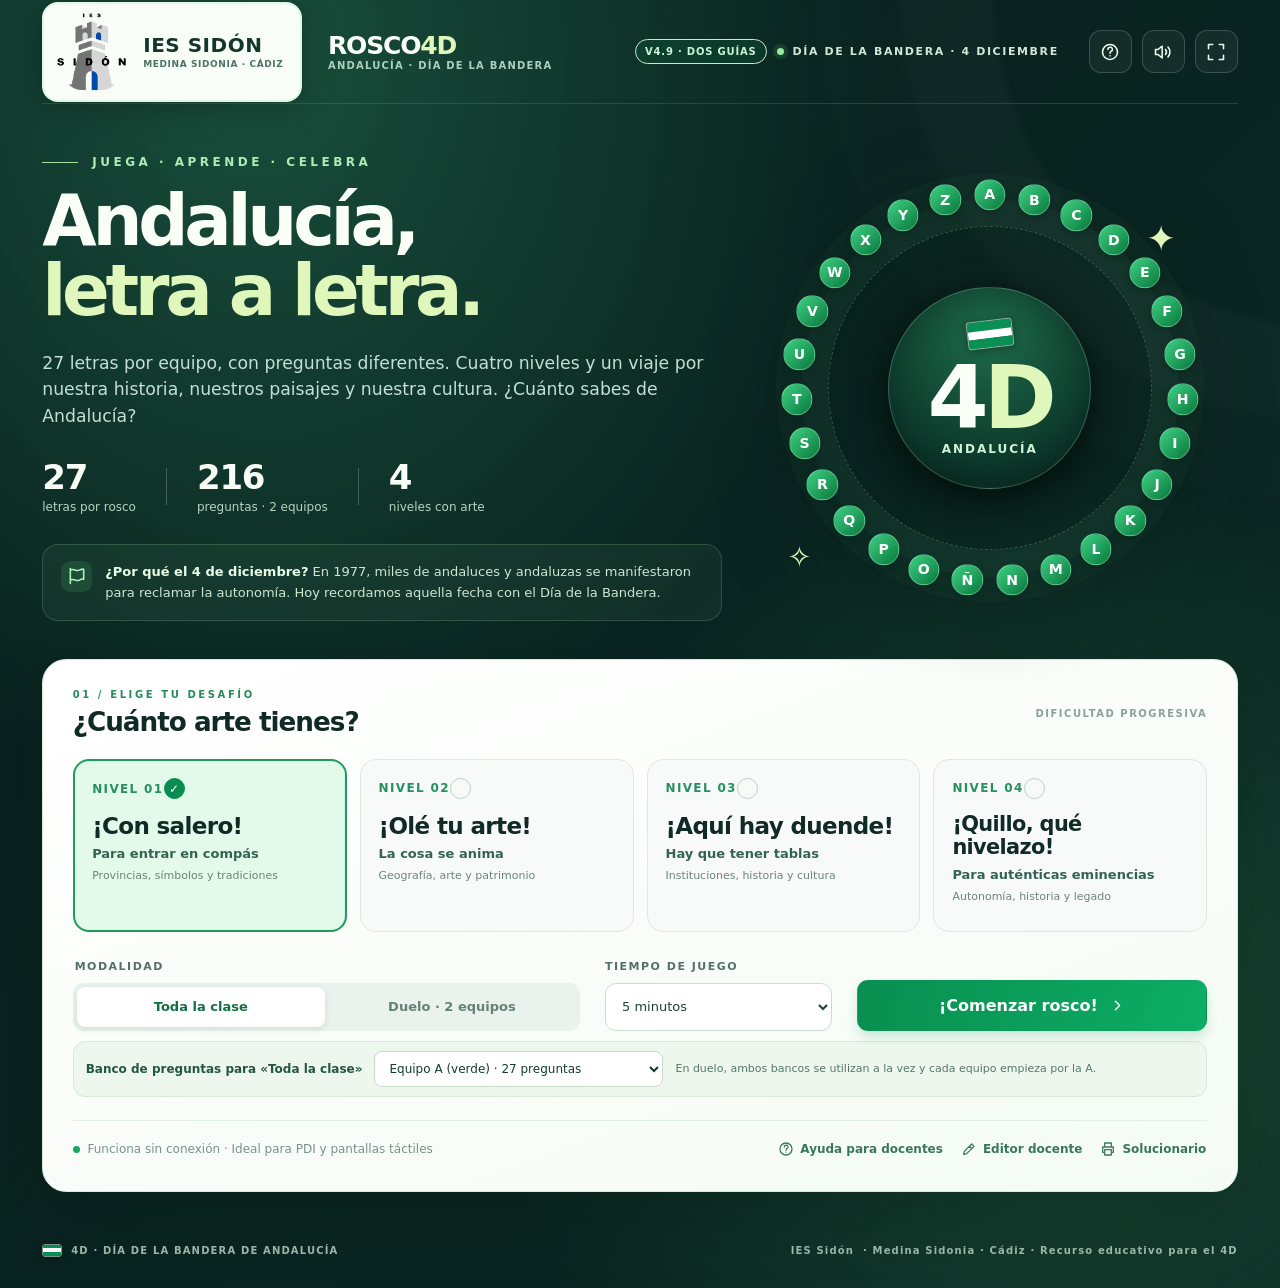
==== commit 513d655e: "1 1" ====
--- a/index.html
+++ b/index.html
@@ -174,7 +174,7 @@
 @media(max-width:740px){.version-chip{font-size:9px;padding:5px 7px;letter-spacing:0}}
 
 
-/* V4.8 · PDI, duelo con cronómetros independientes, editor y accesibilidad */
+/* V4.9 · PDI, duelo con cronómetros independientes, editor y accesibilidad */
 .duel-setup{border:1px solid #cce4d2;border-radius:16px;background:#f1fbf3;padding:15px;margin:12px 0 8px;color:#174b36}
 .duel-title{font-size:15px;font-weight:900;margin-bottom:9px}.duel-inputs{display:grid;grid-template-columns:repeat(2,minmax(0,1fr));gap:12px}
 .duel-inputs label,.filename-label{font-size:12px;font-weight:850;display:flex;flex-direction:column;gap:6px;color:#286047}
@@ -208,7 +208,7 @@
 @media(max-width:640px){.wildcard-strip{flex-direction:column}.wildcard-btn{min-width:0}.duel-inputs{grid-template-columns:1fr}.end-awards{font-size:14px}}
 @media(prefers-reduced-motion:reduce){.confetti i{animation:none;display:none}}
 
-/* V4.8 · Turnos inequívocos en las PDI · A verde / B azul */
+/* V4.9 · Turnos inequívocos en las PDI · A verde / B azul */
 .turn-banner{--turn-dark:#07683e;--turn-bright:#32d68b;display:flex;align-items:center;gap:13px;min-height:55px;margin:5px 0 1px;padding:7px 15px;border:2px solid #72eec2;border-radius:14px;background:linear-gradient(105deg,#066c42,#128956);color:#fff;box-shadow:0 9px 24px #05231e3b;transition:background .2s,border-color .2s,box-shadow .2s}
 .turn-letter{display:grid;place-items:center;flex:none;background:#fff;color:var(--turn-dark);border-radius:10px;font-size:27px;font-weight:1000;width:39px;height:39px;line-height:1;box-shadow:inset 0 -3px 0 #00000018}
 .turn-text{display:flex;flex-direction:column;gap:1px;min-width:0}.turn-kicker{font-size:10px;font-weight:950;letter-spacing:2px;opacity:.85}.turn-name{font-size:clamp(17px,1.7vw,25px);font-weight:950;line-height:1.1;white-space:nowrap;overflow:hidden;text-overflow:ellipsis}
@@ -258,12 +258,26 @@
   
 <style>
 
-/* V4.8 · Comprobación explícita de la respuesta escrita */
+/* V4.9 · Comprobación explícita de la respuesta escrita */
 .answer-validation{margin:9px 0 0;background:#fff0e6;border:1px solid #efaa7e;padding:8px 11px;border-radius:9px;color:#963d17;font-size:13px;font-weight:800;line-height:1.4}
 .answer-input-row input[aria-invalid="true"]{outline:2px solid #df8a58;border-color:#de8858}
 .answer-correct:disabled{background:#b9c7be!important;color:#52685a!important;cursor:not-allowed;filter:none!important;transform:none!important}
 .feedback-attempt{font-weight:800!important;margin-top:8px!important;font-size:12px!important}
 @media(max-height:850px) and (min-width:801px){.answer-validation{padding:5px 8px;font-size:11px}}
+
+
+/* V4.9 · dos rutas de ayuda accesibles y claramente diferenciadas */
+.teacher-guide-tabs{display:grid;grid-template-columns:1fr 1fr;gap:10px;margin-bottom:18px}
+.teacher-guide-tab{appearance:none;border:2px solid #d3e5da;background:#f6faf7;color:#315e46;border-radius:12px;padding:12px 13px;cursor:pointer;text-align:left;min-height:70px;display:flex;flex-direction:column;gap:3px;font:inherit}
+.teacher-guide-tab strong{font-size:14px;line-height:1.28;color:inherit}
+.teacher-guide-tab small{font-size:12px;color:#59766a}
+.teacher-guide-tab.active,.teacher-guide-tab[aria-selected="true"]{background:#e8f6ec;border-color:#15904f;box-shadow:0 0 0 2px #a9e1bb inset;color:#0b6b3c}
+.teacher-guide-tab[data-guide-tab="zip"].active,.teacher-guide-tab[data-guide-tab="zip"][aria-selected="true"]{border-color:#2a6ec3;background:#eaf3ff;box-shadow:0 0 0 2px #b1d1ff inset;color:#144d9b}
+.teacher-guide-tab:focus-visible{outline:3px solid #facf6a;outline-offset:2px}
+.teacher-guide-panel[hidden]{display:none!important}
+.teacher-guide-panel{animation:guideFade .18s ease-out}
+@keyframes guideFade{from{opacity:.55}to{opacity:1}}
+@media(max-width:560px){.teacher-guide-tabs{grid-template-columns:1fr}.teacher-guide-tab{min-height:60px;padding:9px 12px}}
 
 </style>
 </head>
@@ -304,7 +318,7 @@
         </div>
       </div>
       <nav class="top-actions" aria-label="Herramientas">
-        <span class="version-chip" title="Si no aparece V4.8, se está abriendo una versión antigua">V4.8 · MEJORADA</span>
+        <span class="version-chip" title="Si no aparece V4.9, se está abriendo una versión antigua">V4.9 · DOS GUÍAS</span>
         <span class="header-commemoration"><span class="header-dot"></span> DÍA DE LA BANDERA · 4 DICIEMBRE</span>
         <button class="icon-btn" type="button" id="helpButton" title="Cómo jugar" aria-label="Cómo jugar"><svg><use href="#i-help"/></svg></button>
         <button class="icon-btn" type="button" id="soundButton" title="Activar o desactivar sonido" aria-label="Activar o desactivar sonido" aria-pressed="true"><svg><use href="#i-volume"/></svg></button>
@@ -384,7 +398,7 @@
     <footer class="site-footer"><span><span class="footer-flag flag-horizontal" aria-hidden="true"><i></i><i></i><i></i></span> 4D · DÍA DE LA BANDERA DE ANDALUCÍA</span><span><strong>IES Sidón</strong> · Medina Sidonia · Cádiz · Recurso educativo para el 4D</span></footer>
   </div>
 
-  <dialog id="helpDialog" class="app-dialog"><div class="dialog-head"><div><small>GUÍA RÁPIDA</small><h2>Cómo se juega</h2></div><button type="button" class="dialog-close" data-close="helpDialog" aria-label="Cerrar">×</button></div><div class="dialog-body"><p>El rosco reúne <strong>27 letras (incluida la Ñ)</strong>. Cada letra tiene una pregunta adaptada al nivel elegido. El alumnado responde en voz alta y el profesor o la profesora controla la pantalla PDI, o bien se escribe la respuesta en la casilla.</p><div class="instruction-list"><div><span class="step-num">01</span><p><strong>Correcto</strong> pone la letra en verde; <strong>Fallo</strong> la pone en rojo.</p></div><div><span class="step-num">02</span><p><strong>Pasapalabra</strong> deja la letra pendiente para volver a ella más tarde.</p></div><div><span class="step-num">03</span><p><strong>Duelo</strong>: si un equipo acierta, conserva el turno y suma un punto. Si falla o pulsa «Pasapalabra», el turno pasa automáticamente al otro equipo. Cada equipo empieza por la A, recibe preguntas <strong>totalmente diferentes</strong> y conserva sus letras y su recorrido por separado.</p></div><div><span class="step-num">04</span><p>Cada equipo tiene 27 preguntas independientes (54 en total por duelo). Al mostrar el resultado se detiene el crono para comentar el dato educativo. Pulsa «Siguiente letra» para continuar.</p></div></div><div class="shortcut-panel"><strong>Importante: cómo se puntúa</strong><p>Al pulsar una letra del rosco solo se muestra su pregunta; no cuenta como acierto. Para evaluar, escribe la respuesta y pulsa <strong>Comprobar</strong> (o Intro desde la casilla), o utiliza los botones <strong>Correcto</strong>, <strong>Fallo</strong> y <strong>Pasapalabra</strong> como docente. Pulsar letras del teclado fuera del campo de respuesta no puntúa. Escribir solo una letra (A, B, C… hasta Z) muestra «Respuesta incompleta» y no da ningún punto. Comprueba que arriba aparezca «V4.8 · MEJORADA»; si no aparece, estás abriendo un archivo anterior.</p></div><p class="dialog-small">Puedes tocar una letra pendiente para ir directamente a ella. El progreso se guarda automáticamente en este navegador. La aplicación funciona sin conexión una vez descargados sus archivos.</p></div><div class="dialog-footer"><button type="button" class="primary-btn" data-close="helpDialog">Entendido</button></div></dialog>
+  <dialog id="helpDialog" class="app-dialog"><div class="dialog-head"><div><small>GUÍA RÁPIDA</small><h2>Cómo se juega</h2></div><button type="button" class="dialog-close" data-close="helpDialog" aria-label="Cerrar">×</button></div><div class="dialog-body"><p>El rosco reúne <strong>27 letras (incluida la Ñ)</strong>. Cada letra tiene una pregunta adaptada al nivel elegido. El alumnado responde en voz alta y el profesor o la profesora controla la pantalla PDI, o bien se escribe la respuesta en la casilla.</p><div class="instruction-list"><div><span class="step-num">01</span><p><strong>Correcto</strong> pone la letra en verde; <strong>Fallo</strong> la pone en rojo.</p></div><div><span class="step-num">02</span><p><strong>Pasapalabra</strong> deja la letra pendiente para volver a ella más tarde.</p></div><div><span class="step-num">03</span><p><strong>Duelo</strong>: si un equipo acierta, conserva el turno y suma un punto. Si falla o pulsa «Pasapalabra», el turno pasa automáticamente al otro equipo. Cada equipo empieza por la A, recibe preguntas <strong>totalmente diferentes</strong> y conserva sus letras y su recorrido por separado.</p></div><div><span class="step-num">04</span><p>Cada equipo tiene 27 preguntas independientes (54 en total por duelo). Al mostrar el resultado se detiene el crono para comentar el dato educativo. Pulsa «Siguiente letra» para continuar.</p></div></div><div class="shortcut-panel"><strong>Importante: cómo se puntúa</strong><p>Al pulsar una letra del rosco solo se muestra su pregunta; no cuenta como acierto. Para evaluar, escribe la respuesta y pulsa <strong>Comprobar</strong> (o Intro desde la casilla), o utiliza los botones <strong>Correcto</strong>, <strong>Fallo</strong> y <strong>Pasapalabra</strong> como docente. Pulsar letras del teclado fuera del campo de respuesta no puntúa. Escribir solo una letra (A, B, C… hasta Z) muestra «Respuesta incompleta» y no da ningún punto. Comprueba que arriba aparezca «V4.9 · DOS GUÍAS»; si no aparece, estás abriendo un archivo anterior.</p></div><p class="dialog-small">Puedes tocar una letra pendiente para ir directamente a ella. El progreso se guarda automáticamente en este navegador. La aplicación funciona sin conexión una vez descargados sus archivos.</p></div><div class="dialog-footer"><button type="button" class="primary-btn" data-close="helpDialog">Entendido</button></div></dialog>
 
   <dialog id="editorDialog" class="app-dialog editor-dialog"><div class="dialog-head"><div><small>IES SIDÓN · HERRAMIENTAS DOCENTES</small><h2>Editor de los dos roscos</h2></div><button type="button" class="dialog-close" data-close="editorDialog" aria-label="Cerrar">×</button></div>
     <div class="dialog-body editor-body">
@@ -416,27 +430,46 @@
   </dialog>
 
   <dialog id="teacherHelpDialog" class="app-dialog teacher-help-dialog">
-    <div class="dialog-head"><div><small>IES SIDÓN · GUÍA PARA EL PROFESORADO</small><h2>Edita tu rosco desde esta web</h2></div><button type="button" class="dialog-close" data-close="teacherHelpDialog" aria-label="Cerrar">×</button></div>
+    <div class="dialog-head"><div><small>IES SIDÓN · GUÍA PARA EL PROFESORADO</small><h2>Dos maneras de preparar tu rosco</h2></div><button type="button" class="dialog-close" data-close="teacherHelpDialog" aria-label="Cerrar">×</button></div>
     <div class="dialog-body">
-      <div class="teacher-help-lead"><strong>De tu casa a la PDI en 6 pasos</strong><span>Sin descargar el ZIP, sin crear cuentas, sin instalar programas y sin tocar código.</span></div>
-      <div class="instruction-list teacher-steps">
-        <div><span class="step-num">01</span><p><strong>Abre la web del Rosco 4D Andalucía.</strong> Desde casa, entra en el enlace que te ha facilitado el centro con Chrome o Edge. En la portada, pulsa <strong>«Editor docente»</strong>.</p></div>
-        <div><span class="step-num">02</span><p><strong>Elige qué quieres modificar.</strong> Selecciona el nivel de dificultad, el <strong>equipo A (verde) o B (azul)</strong> y la letra correspondiente. Cada equipo dispone de sus propias preguntas.</p></div>
-        <div><span class="step-num">03</span><p><strong>Escribe tus preguntas.</strong> Escoge <strong>«Empieza por»</strong> o <strong>«Contiene la»</strong>; cambia el enunciado, la respuesta completa y, si quieres, las alternativas válidas y la explicación. Pulsa <strong>«Guardar esta pregunta»</strong> después de cada cambio.</p></div>
-        <div><span class="step-num">04</span><p><strong>Revisa y prepara tu archivo.</strong> Al terminar, pulsa <strong>«Verificar las 216 preguntas»</strong> para comprobar las pistas y respuestas. Escribe un nombre identificable, por ejemplo <code>Rosco_3B_Andalucia</code>.</p></div>
-        <div><span class="step-num">05</span><p><strong>Descarga tu rosco personalizado.</strong> Pulsa <strong>«Descargar mi rosco para PDI (.html)»</strong>. Se guardará en tu ordenador un <strong>único archivo HTML</strong> que incorpora todas tus preguntas, las dos modalidades, el diseño y el logo del IES Sidón. No necesitas descargar el ZIP.</p></div>
-        <div><span class="step-num">06</span><p><strong>Ábrelo en el aula.</strong> Guarda ese HTML en Drive, correo o el medio del centro que utilices y descárgalo en la PDI. Ábrelo con Chrome o Edge, elige el nivel y empieza a jugar. <strong>Funciona sin Internet</strong> una vez descargado.</p></div>
+      <div class="teacher-guide-tabs" role="tablist" aria-label="Elige cómo personalizar el rosco">
+        <button type="button" id="guideTabWeb" role="tab" aria-selected="true" aria-controls="guidePanelWeb" data-guide-tab="web" class="teacher-guide-tab active"><strong>Opción 1 · Desde la web</strong><small>Sin descargar el ZIP</small></button>
+        <button type="button" id="guideTabZip" role="tab" aria-selected="false" aria-controls="guidePanelZip" data-guide-tab="zip" class="teacher-guide-tab"><strong>Opción 2 · Con el ZIP</strong><small>Preparar el juego sin Internet</small></button>
       </div>
-      <div class="teacher-alert"><strong>¡Muy importante!</strong> «Guardar esta pregunta» conserva los cambios <strong>solo en el navegador de ese ordenador</strong>; no modifica la web de GitHub ni las preguntas de otros docentes. <strong>Para llevártelos a clase debes pulsar «Descargar mi rosco para PDI».</strong> Después de nuevos cambios, descarga otra copia actualizada.</div>
-      <p class="dialog-small"><strong>¿Quieres editarlo otro día?</strong> Abre tu HTML personalizado, entra en «Editor docente» y vuelve a descargarlo cuando termines. <strong>Consejo:</strong> comprueba en casa que el archivo descargado abre correctamente y contiene tus preguntas antes de utilizarlo en clase.</p>
+      <section id="guidePanelWeb" role="tabpanel" aria-labelledby="guideTabWeb" data-guide-panel="web" class="teacher-guide-panel">
+        <div class="teacher-help-lead"><strong>Opción 1 · Personaliza el rosco directamente desde la web</strong><span>Ideal para preparar las preguntas en casa, sin instalar programas ni modificar GitHub.</span></div>
+        <div class="instruction-list teacher-steps">
+          <div><span class="step-num">01</span><p><strong>Abre la web</strong> desde tu ordenador con Chrome o Edge. En la portada, pulsa <strong>«Editor docente»</strong>.</p></div>
+          <div><span class="step-num">02</span><p><strong>Elige dificultad, equipo y letra.</strong> El equipo A es verde y el B es azul; ambos tienen preguntas independientes.</p></div>
+          <div><span class="step-num">03</span><p><strong>Modifica las preguntas.</strong> Selecciona «Empieza por» o «Contiene la»; escribe el enunciado, la respuesta completa y, si quieres, sus alternativas y explicación. Pulsa <strong>«Guardar esta pregunta»</strong> después de cada cambio.</p></div>
+          <div><span class="step-num">04</span><p><strong>Revisa tu banco.</strong> Pulsa <strong>«Verificar las 216 preguntas»</strong> y corrige las incidencias que aparezcan.</p></div>
+          <div><span class="step-num">05</span><p><strong>Descarga el juego personalizado.</strong> Escribe un nombre, por ejemplo <code>Rosco_3B_Andalucia</code>, y pulsa <strong>«Descargar mi rosco para PDI (.html)»</strong>.</p></div>
+          <div><span class="step-num">06</span><p><strong>Llévalo a la PDI.</strong> Guarda ese único HTML en Drive, correo o la carpeta del centro, descárgalo en el aula y ábrelo con Chrome o Edge. Una vez descargado, <strong>no necesita Internet</strong>.</p></div>
+        </div>
+        <div class="teacher-alert"><strong>¡Importante!</strong> «Guardar esta pregunta» guarda los cambios <strong>solo en ese navegador</strong>. No modifica la web pública. Para conservar las preguntas y usarlas en la PDI, <strong>descarga el HTML personalizado al terminar</strong>.</div>
+        <p class="dialog-small"><strong>¿Quieres seguir editando otro día?</strong> Abre tu HTML personalizado, entra en «Editor docente» y descarga otra copia cuando hayas terminado. Comprueba siempre que el archivo contiene tus preguntas.</p>
+      </section>
+      <section id="guidePanelZip" role="tabpanel" aria-labelledby="guideTabZip" data-guide-panel="zip" class="teacher-guide-panel" hidden>
+        <div class="teacher-help-lead"><strong>Opción 2 · Descarga el ZIP y trabaja en tu ordenador</strong><span>Ideal si prefieres preparar las preguntas sin depender de la conexión a Internet.</span></div>
+        <div class="instruction-list teacher-steps">
+          <div><span class="step-num">01</span><p><strong>Descarga el ZIP completo</strong> del Rosco 4D que haya facilitado el centro. No necesitas una cuenta.</p></div>
+          <div><span class="step-num">02</span><p><strong>Descomprime el ZIP.</strong> En Windows, botón derecho sobre el archivo → <strong>«Extraer todo»</strong>. Conserva juntas las carpetas y los archivos extraídos.</p></div>
+          <div><span class="step-num">03</span><p><strong>Abre <code>index.html</code></strong> de la carpeta descomprimida con Chrome o Edge. El rosco se abre en tu ordenador, aunque no tengas Internet.</p></div>
+          <div><span class="step-num">04</span><p><strong>Entra en «Editor docente»</strong>, elige dificultad, equipo A o B y letra. Cambia el tipo de pista, pregunta y respuesta; pulsa <strong>«Guardar esta pregunta»</strong> después de cada modificación.</p></div>
+          <div><span class="step-num">05</span><p><strong>Verifica y exporta.</strong> Pulsa <strong>«Verificar las 216 preguntas»</strong>, escribe un nombre y usa <strong>«Descargar mi rosco para PDI (.html)»</strong>. No basta con volver a comprimir el ZIP: tus cambios se guardan en el HTML descargado.</p></div>
+          <div><span class="step-num">06</span><p><strong>Abre el HTML personalizado en la PDI.</strong> Puedes llevarlo mediante Drive, correo, carpeta del centro o memoria USB. Solo necesitas ese archivo; no hace falta copiar toda la carpeta descomprimida.</p></div>
+        </div>
+        <div class="teacher-alert"><strong>¡Importante!</strong> Editar desde la copia descomprimida <strong>no modifica automáticamente <code>index.html</code></strong> ni el ZIP original. Siempre debes pulsar <strong>«Descargar mi rosco para PDI»</strong> para generar el archivo con tus preguntas.</div>
+        <p class="dialog-small"><strong>Para editar más adelante:</strong> abre el HTML personalizado, pulsa «Editor docente», realiza los cambios y descarga un nuevo HTML actualizado. Guarda una copia de respaldo en una carpeta conocida.</p>
+      </section>
     </div>
-    <div class="dialog-footer"><button type="button" class="secondary-btn" id="printGuideButton">Imprimir guía</button><button type="button" class="primary-btn" data-close="teacherHelpDialog">¡Entendido!</button></div>
+    <div class="dialog-footer"><button type="button" class="secondary-btn" id="printGuideButton">Imprimir esta opción</button><button type="button" class="primary-btn" data-close="teacherHelpDialog">¡Entendido!</button></div>
   </dialog>
 
   <dialog id="confirmDialog" class="app-dialog confirm-dialog"><div class="dialog-head"><div><small>CONFIRMACIÓN</small><h2 id="confirmHeading">¿Seguro?</h2></div><button type="button" class="dialog-close" data-close="confirmDialog" aria-label="Cerrar">×</button></div><div class="dialog-body"><p id="confirmBody">Se perderá el progreso de esta partida.</p></div><div class="dialog-footer"><button type="button" class="secondary-btn" data-close="confirmDialog">Cancelar</button><button type="button" class="primary-btn" id="confirmYes">Sí, continuar</button></div></dialog>
   <div class="toast is-hidden" id="toast" role="status" aria-live="polite"></div>
 <script id="roscoBank">window.ROSCO_QUESTIONS={"1":{"green":[{"letter":"A","mode":"starts","clue":"Provincia andaluza donde se encuentra el desierto de Tabernas.","answer":"Almería","fact":"El desierto de Tabernas, en Almería, ha servido de escenario para numerosas películas.","aliases":[]},{"letter":"B","mode":"starts","clue":"¿Qué pensador andaluz es conocido como «Padre de la Patria Andaluza»? Escribe su nombre y apellido.","answer":"Blas Infante","fact":"Blas Infante impulsó los símbolos andaluces, como la bandera verdiblanca y la letra del himno.","aliases":[]},{"letter":"C","mode":"starts","clue":"Provincia andaluza en la que se encuentra Jerez de la Frontera.","answer":"Cádiz","fact":"Cádiz es una de las ocho provincias de Andalucía y tiene costas atlánticas.","aliases":[]},{"letter":"D","mode":"starts","clue":"Mes del año en el que se celebra el Día de la Bandera de Andalucía.","answer":"Diciembre","fact":"Se celebra el 4 de diciembre, en memoria de las manifestaciones por la autonomía de 1977.","aliases":[]},{"letter":"E","mode":"starts","clue":"Forma tradicional malagueña de preparar sardinas ensartadas en una caña y asadas a la brasa.","answer":"Espeto","fact":"Los espetos de sardinas son característicos del litoral de Málaga.","aliases":[]},{"letter":"F","mode":"starts","clue":"Arte andaluz que combina cante, baile y toque de guitarra.","answer":"Flamenco","fact":"El flamenco es Patrimonio Cultural Inmaterial de la Humanidad reconocido por la UNESCO.","aliases":[]},{"letter":"G","mode":"starts","clue":"Provincia andaluza en la que se encuentra la Alhambra.","answer":"Granada","fact":"La Alhambra es uno de los conjuntos monumentales más conocidos de Andalucía.","aliases":[]},{"letter":"H","mode":"starts","clue":"Provincia andaluza en la que se encuentra el Parque Nacional de Doñana, junto a Sevilla y Cádiz.","answer":"Huelva","fact":"Doñana se extiende por terrenos de Huelva, Sevilla y Cádiz.","aliases":[]},{"letter":"I","mode":"starts","clue":"Municipio costero de Huelva cuyo nombre lleva la palabra «Cristina».","answer":"Isla Cristina","fact":"Isla Cristina es conocida por su puerto y su tradición pesquera.","aliases":[]},{"letter":"J","mode":"starts","clue":"Provincia andaluza famosa por sus extensos olivares y su aceite de oliva.","answer":"Jaén","fact":"Jaén es una provincia estrechamente vinculada al cultivo del olivo.","aliases":[]},{"letter":"K","mode":"starts","clue":"Unidad de longitud equivalente a 1.000 metros, utilizada para medir rutas por Andalucía.","answer":"Kilómetro","fact":"Una ruta de 5 kilómetros equivale a 5.000 metros.","aliases":["Kilometro"]},{"letter":"L","mode":"starts","clue":"Felino protegido que habita en espacios naturales andaluces, como Doñana.","answer":"Lince ibérico","fact":"El lince ibérico es uno de los grandes símbolos de la conservación de la naturaleza en Andalucía.","aliases":[]},{"letter":"M","mode":"starts","clue":"Provincia de Andalucía famosa por la Costa del Sol y por el lugar de nacimiento de Picasso.","answer":"Málaga","fact":"Pablo Picasso nació en la ciudad de Málaga en 1881.","aliases":[]},{"letter":"N","mode":"starts","clue":"Localidad malagueña conocida por sus cuevas y el Balcón de Europa.","answer":"Nerja","fact":"La Cueva de Nerja es uno de los lugares patrimoniales más conocidos de Málaga.","aliases":[]},{"letter":"Ñ","mode":"contains","clue":"País en el que se encuentra la comunidad autónoma de Andalucía.","answer":"España","fact":"Andalucía es una de las comunidades autónomas de España.","aliases":[]},{"letter":"O","mode":"starts","clue":"Árbol del que se obtienen las aceitunas y el aceite de oliva.","answer":"Olivo","fact":"El olivo forma parte del paisaje agrícola de muchas zonas andaluzas.","aliases":[]},{"letter":"P","mode":"starts","clue":"Dulce tradicional que suele comerse en Navidad y por el que es conocida Estepa.","answer":"Polvorón","fact":"Estepa, en Sevilla, tiene una larga tradición en la elaboración de dulces navideños.","aliases":["Polvorones"]},{"letter":"Q","mode":"starts","clue":"Alimento elaborado a partir de leche, que puede ser de cabra de las sierras andaluzas.","answer":"Queso","fact":"En distintas comarcas andaluzas se elaboran quesos artesanos.","aliases":[]},{"letter":"R","mode":"starts","clue":"Nombre de la famosa romería que se celebra en una aldea de Almonte, en Huelva.","answer":"Rocío","fact":"La romería del Rocío es una de las celebraciones populares más conocidas de Andalucía.","aliases":[]},{"letter":"S","mode":"starts","clue":"Ciudad que es la capital de Andalucía.","answer":"Sevilla","fact":"Sevilla es la capital de la comunidad autónoma andaluza.","aliases":[]},{"letter":"T","mode":"starts","clue":"Localidad de Cádiz famosa por sus playas, el viento y su proximidad al estrecho de Gibraltar.","answer":"Tarifa","fact":"Tarifa es conocida internacionalmente por los deportes de viento.","aliases":[]},{"letter":"U","mode":"starts","clue":"Ciudad de Jaén que, junto a Baeza, es famosa por sus monumentos renacentistas.","answer":"Úbeda","fact":"Los conjuntos monumentales renacentistas de Úbeda y Baeza son Patrimonio Mundial.","aliases":[]},{"letter":"V","mode":"starts","clue":"Color que, junto al blanco, aparece en las tres franjas de la bandera andaluza.","answer":"Verde","fact":"La bandera de Andalucía tiene tres franjas horizontales: verde, blanca y verde.","aliases":[]},{"letter":"W","mode":"starts","clue":"Deporte que se practica sobre una tabla con vela y que es popular en Tarifa.","answer":"Windsurf","fact":"Las condiciones de viento del Estrecho favorecen deportes como el windsurf.","aliases":[]},{"letter":"X","mode":"contains","clue":"Nombre corto de la Exposición Universal celebrada en Sevilla en 1992.","answer":"Expo 92","fact":"La Exposición Universal de 1992 se celebró en Sevilla, en la isla de la Cartuja.","aliases":["Expo 1992"]},{"letter":"Y","mode":"starts","clue":"Hembra del caballo, animal de gran tradición ecuestre en Jerez de la Frontera.","answer":"Yegua","fact":"Jerez es conocida por sus tradiciones relacionadas con el caballo andaluz.","aliases":[]},{"letter":"Z","mode":"starts","clue":"Localidad de Cádiz cuyo nombre empieza por Z y es conocida por sus playas y el atún rojo.","answer":"Zahara de los Atunes","fact":"Zahara de los Atunes se encuentra en el litoral atlántico de Cádiz.","aliases":[]}],"white":[{"letter":"A","mode":"starts","answer":"Aceituna","clue":"Fruto del olivo del que se obtiene el famoso aceite de oliva de Andalucía.","fact":"Jaén es especialmente conocida por sus olivares, aunque hay producción en numerosas provincias.","aliases":[]},{"letter":"B","mode":"starts","answer":"Barbate","clue":"Pueblo costero gaditano conocido por su tradición pesquera y el atún de almadraba.","fact":"Barbate se encuentra en la comarca de La Janda, en la provincia de Cádiz.","aliases":[]},{"letter":"C","mode":"starts","answer":"Córdoba","clue":"Provincia andaluza famosa por su Mezquita-Catedral y sus patios floridos.","fact":"Los patios cordobeses son una de las grandes tradiciones de la ciudad.","aliases":[]},{"letter":"D","mode":"starts","answer":"Doñana","clue":"Espacio natural andaluz conocido por sus marismas, aves y linces ibéricos.","fact":"Doñana se extiende por áreas de Huelva, Sevilla y Cádiz.","aliases":[]},{"letter":"E","mode":"starts","answer":"Escudo","clue":"Símbolo andaluz en el que aparece Hércules entre dos columnas y con dos leones.","fact":"La bandera, el escudo y el himno son símbolos oficiales de Andalucía.","aliases":[]},{"letter":"F","mode":"starts","answer":"Feria","clue":"Fiesta popular andaluza con casetas, música y actividades festivas.","fact":"En Andalucía son conocidas ferias como la de Abril en Sevilla o la del Caballo en Jerez.","aliases":[]},{"letter":"G","mode":"starts","answer":"Gazpacho","clue":"Sopa fría andaluza elaborada normalmente con tomate, pimiento, pepino y aceite de oliva.","fact":"El gazpacho es uno de los platos más populares de la cocina andaluza.","aliases":[]},{"letter":"H","mode":"starts","answer":"Himno","clue":"Canción oficial de Andalucía que comienza con la expresión «La bandera blanca y verde».","fact":"La letra del himno fue escrita por Blas Infante.","aliases":[]},{"letter":"I","mode":"starts","answer":"Isla de la Cartuja","clue":"Zona de Sevilla donde se celebró la Exposición Universal de 1992.","fact":"La Expo 92 tuvo lugar en la isla de la Cartuja, junto al Guadalquivir.","aliases":[]},{"letter":"J","mode":"starts","answer":"Jerez de la Frontera","clue":"Ciudad gaditana conocida por sus vinos, sus caballos y su flamenco.","fact":"Jerez de la Frontera es una ciudad de la provincia de Cádiz.","aliases":[]},{"letter":"K","mode":"starts","answer":"Kitesurf","clue":"Deporte acuático con una tabla y una cometa que se practica en playas como las de Tarifa.","fact":"Los vientos de Tarifa favorecen deportes de vela y cometa.","aliases":[]},{"letter":"L","mode":"starts","answer":"Lunares","clue":"Dibujos redondos que aparecen habitualmente en muchos trajes de flamenca.","fact":"Los lunares son un motivo decorativo habitual en la indumentaria de feria.","aliases":[]},{"letter":"M","mode":"starts","answer":"Marismas","clue":"Terrenos bajos y húmedos muy importantes para las aves en Doñana.","fact":"Las marismas son ecosistemas destacados en el bajo Guadalquivir.","aliases":[]},{"letter":"N","mode":"starts","answer":"Nieve","clue":"Agua congelada que suele cubrir las zonas altas de Sierra Nevada en invierno.","fact":"Sierra Nevada es un macizo montañoso situado principalmente en Granada.","aliases":[]},{"letter":"Ñ","mode":"contains","answer":"Castañuelas","clue":"Instrumento de percusión que se toca con las manos en algunos bailes tradicionales.","fact":"Las castañuelas se utilizan en diversas danzas españolas, también en tradiciones andaluzas.","aliases":[]},{"letter":"O","mode":"starts","answer":"Ocho","clue":"Número de provincias que tiene Andalucía.","fact":"Las ocho provincias son Almería, Cádiz, Córdoba, Granada, Huelva, Jaén, Málaga y Sevilla.","aliases":[]},{"letter":"P","mode":"starts","answer":"Pescaíto frito","clue":"Plato de pescado rebozado y frito muy habitual en la costa andaluza.","fact":"Se sirve en muchas localidades de Cádiz, Málaga y otras zonas costeras.","aliases":["Pescaito frito","Pescado frito"]},{"letter":"Q","mode":"starts","answer":"Queso payoyo","clue":"Producto lácteo típico de la Sierra de Cádiz asociado a la cabra payoya.","fact":"La cabra payoya es una raza autóctona ligada a la Sierra de Cádiz.","aliases":[]},{"letter":"R","mode":"starts","answer":"Romería","clue":"Celebración en la que muchas personas se desplazan hasta una ermita o santuario.","fact":"La romería de El Rocío es una de las más conocidas de Andalucía.","aliases":[]},{"letter":"S","mode":"starts","answer":"Sierra Nevada","clue":"Cordillera andaluza donde se encuentra el Mulhacén.","fact":"El Mulhacén, en Sierra Nevada, es la cumbre más alta de la península ibérica.","aliases":[]},{"letter":"T","mode":"starts","answer":"Tortillitas de camarones","clue":"Especialidad gaditana elaborada con camarones y una masa fina que se fríe.","fact":"Son populares en la gastronomía de la bahía de Cádiz.","aliases":[]},{"letter":"U","mode":"starts","answer":"Utrera","clue":"Municipio sevillano con una importante tradición flamenca y de repostería.","fact":"Utrera, en Sevilla, es una de las localidades vinculadas a la historia del flamenco.","aliases":[]},{"letter":"V","mode":"starts","answer":"Villancico","clue":"Canción tradicional que suele cantarse en Navidad, también en zambombas jerezanas.","fact":"Las zambombas son una tradición navideña muy arraigada en Jerez de la Frontera.","aliases":[]},{"letter":"W","mode":"starts","answer":"Western","clue":"Género de películas de vaqueros que se ha rodado en el desierto de Tabernas.","fact":"Los paisajes de Tabernas, en Almería, han sido escenario de numerosos wésterns.","aliases":[]},{"letter":"X","mode":"contains","answer":"Axarquía","clue":"Comarca situada al este de la provincia de Málaga.","fact":"La Axarquía combina pueblos del interior, montañas y una costa mediterránea.","aliases":[]},{"letter":"Y","mode":"starts","answer":"Yemas de San Leandro","clue":"Dulce tradicional elaborado en un convento sevillano y famoso por su sabor a huevo.","fact":"Las yemas de San Leandro son un dulce conventual de Sevilla.","aliases":[]},{"letter":"Z","mode":"starts","answer":"Zahara de la Sierra","clue":"Pueblo blanco de Cádiz situado junto a un embalse y cerca de la sierra de Grazalema.","fact":"Zahara de la Sierra es una localidad de la Sierra de Cádiz, diferente de Zahara de los Atunes.","aliases":[]}]},"2":{"green":[{"letter":"A","mode":"starts","clue":"Conjunto monumental de Granada que fue residencia y fortaleza de gobernantes nazaríes.","answer":"Alhambra","fact":"La Alhambra reúne palacios, murallas, jardines e historia de la Granada andalusí.","aliases":[]},{"letter":"B","mode":"starts","clue":"Símbolo verde, blanco y verde al que se dedica oficialmente el 4 de diciembre en Andalucía.","answer":"Bandera","fact":"El 4D recuerda las movilizaciones por la autonomía andaluza de 1977.","aliases":["Bandera de Andalucía"]},{"letter":"C","mode":"starts","clue":"Ciudad andaluza en la que se encuentra la Mezquita-Catedral.","answer":"Córdoba","fact":"La Mezquita-Catedral es uno de los monumentos más conocidos de Córdoba.","aliases":[]},{"letter":"D","mode":"starts","clue":"Parque nacional famoso por sus marismas y sus aves migratorias, situado en el suroeste andaluz.","answer":"Doñana","fact":"Doñana es una zona de gran valor ecológico entre Huelva, Sevilla y Cádiz.","aliases":[]},{"letter":"E","mode":"starts","clue":"Norma fundamental que establece las instituciones y competencias de autogobierno de Andalucía.","answer":"Estatuto de Autonomía","fact":"El Estatuto de Autonomía para Andalucía es su norma institucional básica.","aliases":[]},{"letter":"F","mode":"starts","clue":"Manifestación cultural de cante, baile y toque que la UNESCO reconoció en 2010.","answer":"Flamenco","fact":"El flamenco fue inscrito en 2010 como Patrimonio Cultural Inmaterial de la Humanidad.","aliases":[]},{"letter":"G","mode":"starts","clue":"Río que pasa por Córdoba y Sevilla antes de desembocar en el océano Atlántico.","answer":"Guadalquivir","fact":"El Guadalquivir ha sido fundamental para la agricultura, el comercio y la historia andaluza.","aliases":[]},{"letter":"H","mode":"starts","clue":"Provincia donde está la aldea de El Rocío y parte de Doñana.","answer":"Huelva","fact":"El Rocío se encuentra en el municipio onubense de Almonte.","aliases":[]},{"letter":"I","mode":"starts","clue":"Población pesquera de Huelva situada en la costa occidental andaluza.","answer":"Isla Cristina","fact":"Isla Cristina destaca por su actividad pesquera y sus playas.","aliases":[]},{"letter":"J","mode":"starts","clue":"Provincia que acoge el Parque Natural de las Sierras de Cazorla, Segura y Las Villas.","answer":"Jaén","fact":"Este espacio natural protegido se encuentra en la provincia de Jaén.","aliases":[]},{"letter":"K","mode":"starts","clue":"Unidad de distancia utilizada para indicar la longitud de una ruta por Sierra Nevada.","answer":"Kilómetro","fact":"El kilómetro equivale a mil metros.","aliases":["Kilometro"]},{"letter":"L","mode":"starts","clue":"Ciudad de Jaén vinculada a la historia minera y a importantes torneos de ajedrez.","answer":"Linares","fact":"Linares fue un destacado centro de actividad minera e industrial.","aliases":[]},{"letter":"M","mode":"starts","clue":"Nombre del pico más alto de la península ibérica, situado en Sierra Nevada.","answer":"Mulhacén","fact":"El Mulhacén está en Granada y alcanza aproximadamente 3.479 metros.","aliases":[]},{"letter":"N","mode":"starts","clue":"Localidad malagueña famosa por su cueva prehistórica y el Balcón de Europa.","answer":"Nerja","fact":"En la Cueva de Nerja se conservan importantes restos y formaciones geológicas.","aliases":[]},{"letter":"Ñ","mode":"contains","clue":"País en cuya Constitución de 1978 se reconoce el derecho a la autonomía.","answer":"España","fact":"La Constitución española de 1978 abrió el marco del Estado de las Autonomías.","aliases":[]},{"letter":"O","mode":"starts","clue":"Extensión de terreno cubierta principalmente por olivos, muy característica de Jaén.","answer":"Olivar","fact":"Los olivares son una parte destacada de la economía y el paisaje andaluz.","aliases":[]},{"letter":"P","mode":"starts","clue":"Institución andaluza que aprueba leyes y cuya sede está en Sevilla.","answer":"Parlamento de Andalucía","fact":"El Parlamento ejerce la potestad legislativa de la comunidad autónoma.","aliases":[]},{"letter":"Q","mode":"starts","clue":"Producto tradicional elaborado con leche de cabra, presente en muchas comarcas serranas.","answer":"Queso de cabra","fact":"La ganadería caprina está presente en distintas zonas de Andalucía.","aliases":[]},{"letter":"R","mode":"starts","clue":"Ciudad malagueña famosa por su puente sobre el Tajo y por una asamblea andalucista de 1918.","answer":"Ronda","fact":"La Asamblea de Ronda de 1918 fue importante para los símbolos del andalucismo.","aliases":[]},{"letter":"S","mode":"starts","clue":"Capital andaluza cuyo casco histórico alberga la Giralda.","answer":"Sevilla","fact":"La Giralda es uno de los símbolos monumentales de Sevilla.","aliases":[]},{"letter":"T","mode":"starts","clue":"Civilización antigua que se desarrolló en el suroeste de la península ibérica.","answer":"Tartessos","fact":"Tartessos se relaciona con territorios del actual suroeste peninsular.","aliases":["Tarteso"]},{"letter":"U","mode":"starts","clue":"Ciudad jiennense cuyo patrimonio renacentista está reconocido junto con Baeza por la UNESCO.","answer":"Úbeda","fact":"Úbeda y Baeza fueron reconocidas como Patrimonio Mundial en 2003.","aliases":[]},{"letter":"V","mode":"starts","clue":"Palabra utilizada para describir a la bandera andaluza por la combinación de sus dos colores.","answer":"Verdiblanca","fact":"La bandera está compuesta por las franjas verde, blanca y verde.","aliases":[]},{"letter":"W","mode":"starts","clue":"Deporte de tabla y vela impulsado por el viento, muy practicado en Tarifa.","answer":"Windsurf","fact":"Tarifa es un lugar muy conocido para este deporte acuático.","aliases":[]},{"letter":"X","mode":"contains","clue":"Acontecimiento internacional celebrado en Sevilla en 1992, abreviado con una palabra que contiene X.","answer":"Expo 92","fact":"La Expo 92 se celebró en Sevilla y tuvo su recinto principal en la Cartuja.","aliases":["Expo 1992"]},{"letter":"Y","mode":"starts","clue":"Nombre de la hembra del caballo, vinculada a la tradición de la Real Escuela Andaluza del Arte Ecuestre.","answer":"Yegua","fact":"La Real Escuela Andaluza del Arte Ecuestre está situada en Jerez de la Frontera.","aliases":[]},{"letter":"Z","mode":"starts","clue":"Localidad gaditana famosa por sus almadrabas y por el atún rojo del Atlántico.","answer":"Zahara de los Atunes","fact":"Las almadrabas forman parte de la tradición pesquera de la costa gaditana.","aliases":[]}],"white":[{"letter":"A","mode":"starts","answer":"Alcázar","clue":"Palacio fortificado de origen medieval; el Real de Sevilla es uno de los más conocidos de Andalucía.","fact":"El Real Alcázar de Sevilla conserva arquitectura de distintas épocas.","aliases":[]},{"letter":"B","mode":"starts","answer":"Baelo Claudia","clue":"Ciudad romana cuyos restos se visitan junto a la playa de Bolonia, en Cádiz.","fact":"Baelo Claudia fue un núcleo romano relacionado con la pesca y la producción de salazones.","aliases":[]},{"letter":"C","mode":"starts","answer":"Cazorla","clue":"Localidad jiennense que da nombre a una famosa sierra y a un gran parque natural.","fact":"Cazorla está vinculada al Parque Natural de las Sierras de Cazorla, Segura y Las Villas.","aliases":[]},{"letter":"D","mode":"starts","answer":"Dolmen","clue":"Monumento prehistórico construido con grandes piedras; hay ejemplos célebres en Antequera.","fact":"Los dólmenes de Antequera forman parte del Patrimonio Mundial de la UNESCO.","aliases":[]},{"letter":"E","mode":"starts","answer":"Escudo","clue":"Emblema oficial de Andalucía en el que Hércules sujeta a dos leones.","fact":"El escudo andaluz incorpora dos columnas y la figura mitológica de Hércules.","aliases":[]},{"letter":"F","mode":"starts","answer":"Fandango","clue":"Palo o estilo musical y de baile tradicional con variedades en la provincia de Huelva.","fact":"En Huelva existe una arraigada tradición de fandangos.","aliases":[]},{"letter":"G","mode":"starts","answer":"Giralda","clue":"Torre emblemática de Sevilla que fue alminar y hoy es campanario de la catedral.","fact":"La Giralda conserva parte de la estructura del alminar almohade.","aliases":[]},{"letter":"H","mode":"starts","answer":"Hércules","clue":"Personaje mitológico que aparece entre dos columnas en el escudo andaluz.","fact":"En el escudo de Andalucía, Hércules representa la fuerza que domina los instintos.","aliases":[]},{"letter":"I","mode":"starts","answer":"Iznájar","clue":"Municipio del sur de Córdoba conocido por un gran embalse del río Genil.","fact":"Iznájar se encuentra en la comarca de la Subbética cordobesa.","aliases":[]},{"letter":"J","mode":"starts","answer":"Jerez de la Frontera","clue":"Ciudad gaditana donde se celebra la Feria del Caballo.","fact":"La Feria del Caballo de Jerez destaca por sus tradiciones ecuestres.","aliases":[]},{"letter":"K","mode":"starts","answer":"Kitesurf","clue":"Actividad acuática con tabla y cometa que aprovecha los fuertes vientos de Tarifa.","fact":"Tarifa es un destino muy conocido entre practicantes de kitesurf.","aliases":[]},{"letter":"L","mode":"starts","answer":"Lebrija","clue":"Localidad sevillana natal del cantaor flamenco Juan Peña «El Lebrijano».","fact":"Lebrija es un municipio de Sevilla muy vinculado a la cultura flamenca.","aliases":[]},{"letter":"M","mode":"starts","answer":"Mijas","clue":"Pueblo malagueño de casas blancas situado en las laderas de la sierra del mismo nombre.","fact":"Mijas es uno de los municipios conocidos de la Costa del Sol.","aliases":[]},{"letter":"N","mode":"starts","answer":"Niebla","clue":"Municipio onubense famoso por su recinto amurallado de origen medieval.","fact":"Niebla posee un importante patrimonio histórico, con murallas y puertas monumentales.","aliases":[]},{"letter":"Ñ","mode":"contains","answer":"Castañuelas","clue":"Instrumento que se hace sonar con los dedos y que acompaña algunos bailes.","fact":"Las castañuelas forman parte de diversas tradiciones musicales y coreográficas.","aliases":[]},{"letter":"O","mode":"starts","answer":"Ocho","clue":"Cantidad de provincias que integran la comunidad autónoma andaluza.","fact":"Andalucía está dividida administrativamente en ocho provincias.","aliases":[]},{"letter":"P","mode":"starts","answer":"Pueblos blancos","clue":"Conjunto de localidades de casas encaladas, especialmente famoso en las sierras de Cádiz y Málaga.","fact":"Los pueblos blancos son conocidos por sus fachadas blancas y su paisaje serrano.","aliases":[]},{"letter":"Q","mode":"starts","answer":"Queso payoyo","clue":"Queso tradicional de la Sierra de Cádiz relacionado con una raza local de cabras.","fact":"La leche de cabra payoya se emplea en quesos elaborados en la sierra gaditana.","aliases":[]},{"letter":"R","mode":"starts","answer":"Río Tinto","clue":"Curso de agua de Huelva conocido por sus características aguas rojizas.","fact":"El río Tinto y la cuenca minera onubense tienen gran interés geológico e histórico.","aliases":[]},{"letter":"S","mode":"starts","answer":"Salmorejo","clue":"Crema fría cordobesa hecha principalmente con tomate, pan, aceite de oliva y ajo.","fact":"El salmorejo cordobés se sirve a menudo con huevo y jamón.","aliases":[]},{"letter":"T","mode":"starts","answer":"Torre del Oro","clue":"Monumento de Sevilla situado a orillas del Guadalquivir que formó parte de las defensas de la ciudad.","fact":"La Torre del Oro es una torre histórica almohade de Sevilla.","aliases":[]},{"letter":"U","mode":"starts","answer":"Utrera","clue":"Ciudad sevillana conocida por su tradición flamenca y sus mostachones.","fact":"Los mostachones son un dulce típico de Utrera.","aliases":[]},{"letter":"V","mode":"starts","answer":"Veleta","clue":"Pico de Sierra Nevada situado cerca del Mulhacén, conocido por su altura y su perfil.","fact":"El Veleta es una de las montañas más conocidas de Sierra Nevada.","aliases":[]},{"letter":"W","mode":"starts","answer":"Western","clue":"Tipo de cine de vaqueros asociado a los antiguos decorados de películas de Tabernas.","fact":"La provincia de Almería ha acogido numerosos rodajes de wésterns.","aliases":[]},{"letter":"X","mode":"contains","answer":"Axarquía","clue":"Comarca malagueña situada entre las sierras y el Mediterráneo, al este de la capital.","fact":"La Axarquía es una comarca de Málaga con pueblos, montañas y costa.","aliases":[]},{"letter":"Y","mode":"starts","answer":"Yeguada","clue":"Conjunto de yeguas dedicadas a la cría de caballos; la tradición ecuestre es importante en Jerez.","fact":"La tradición ecuestre de la provincia de Cádiz está ligada a la cría y doma de caballos.","aliases":[]},{"letter":"Z","mode":"starts","answer":"Zalema","clue":"Variedad de uva blanca tradicionalmente cultivada en la provincia de Huelva.","fact":"La zalema es una uva característica de la zona vitivinícola del Condado de Huelva.","aliases":[]}]},"3":{"green":[{"letter":"A","mode":"starts","clue":"Capacidad de una comunidad de disponer de instituciones propias de gobierno, reivindicada en las manifestaciones del 4D de 1977.","answer":"Autonomía","fact":"El 4 de diciembre de 1977 se celebraron multitudinarias manifestaciones por la autonomía andaluza.","aliases":["Autogobierno"]},{"letter":"B","mode":"starts","clue":"Ciudad jiennense cuyo conjunto monumental renacentista es Patrimonio Mundial junto con Úbeda.","answer":"Baeza","fact":"Úbeda y Baeza destacan por su arquitectura renacentista.","aliases":[]},{"letter":"C","mode":"starts","clue":"Nombre que reciben las asambleas reunidas en Cádiz que aprobaron la Constitución española de 1812.","answer":"Cortes de Cádiz","fact":"La Constitución de 1812 fue aprobada por las Cortes reunidas en Cádiz.","aliases":[]},{"letter":"D","mode":"starts","clue":"Conmemoración oficial andaluza del 4 de diciembre, que recuerda las movilizaciones de 1977.","answer":"Día de la Bandera","fact":"El 4D fue declarado oficialmente Día de la Bandera de Andalucía mediante un decreto en 2022.","aliases":["Día de la Bandera de Andalucía"]},{"letter":"E","mode":"starts","clue":"Norma institucional básica que organiza el autogobierno de Andalucía.","answer":"Estatuto de Autonomía","fact":"La reforma vigente del Estatuto andaluz fue aprobada en 2007.","aliases":[]},{"letter":"F","mode":"starts","clue":"Fiesta sevillana de casetas, farolillos y trajes tradicionales que suele celebrarse en primavera.","answer":"Feria de Abril","fact":"La Feria de Abril es una de las grandes celebraciones de Sevilla.","aliases":[]},{"letter":"G","mode":"starts","clue":"Apellidos del joven malagueño fallecido durante la manifestación del 4 de diciembre de 1977.","answer":"García Caparrós","fact":"Manuel José García Caparrós murió en Málaga durante las movilizaciones por la autonomía.","aliases":["Garcia Caparros"]},{"letter":"H","mode":"starts","clue":"Personaje mitológico que aparece en el escudo andaluz entre dos columnas y junto a dos leones.","answer":"Hércules","fact":"El escudo oficial de Andalucía representa a Hércules sujetando dos leones.","aliases":[]},{"letter":"I","mode":"starts","clue":"Nombre de la antigua ciudad romana situada en el actual término de Santiponce, en Sevilla.","answer":"Itálica","fact":"En Itálica se conservan restos de la ciudad romana, entre ellos su anfiteatro.","aliases":["Italica"]},{"letter":"J","mode":"starts","clue":"Institución del gobierno autonómico andaluz integrada por Presidencia y Consejo de Gobierno, entre otros órganos.","answer":"Junta de Andalucía","fact":"La Junta de Andalucía es el conjunto de instituciones de autogobierno de la comunidad.","aliases":[]},{"letter":"K","mode":"starts","clue":"Unidad de potencia equivalente a mil vatios, habitual al hablar de instalaciones solares en Andalucía.","answer":"Kilovatio","fact":"El kilovatio (kW) mide potencia, mientras que el kilovatio-hora (kWh) mide energía.","aliases":["Kilowatt"]},{"letter":"L","mode":"starts","clue":"Franja de territorio en contacto con el mar y el océano; el andaluz incluye costas mediterráneas y atlánticas.","answer":"Litoral","fact":"Andalucía tiene costas en el mar Mediterráneo y el océano Atlántico.","aliases":[]},{"letter":"M","mode":"starts","clue":"Ciudad palatina califal cercana a Córdoba, reconocida como Patrimonio Mundial en 2018.","answer":"Medina Azahara","fact":"Medina Azahara se construyó en época del califato de Córdoba.","aliases":["Madinat al-Zahra","Madinat al Zahra"]},{"letter":"N","mode":"starts","clue":"Nombre de la dinastía que gobernó el último reino musulmán de Granada hasta 1492.","answer":"Nazarí","fact":"La dinastía nazarí gobernó el reino de Granada hasta su conquista en 1492.","aliases":["Nazaríes"]},{"letter":"Ñ","mode":"contains","clue":"Camino ganadero tradicional, de gran anchura, que forma parte de la red histórica de vías pecuarias.","answer":"Cañada real","fact":"Las cañadas reales conectaban lugares de pastoreo a través de grandes recorridos.","aliases":[]},{"letter":"O","mode":"starts","clue":"Río de la provincia de Huelva cuyas marismas constituyen un espacio natural protegido.","answer":"Odiel","fact":"Las Marismas del Odiel son una reserva de la biosfera y zona de gran importancia ecológica.","aliases":[]},{"letter":"P","mode":"starts","clue":"Órgano representativo de Andalucía que ejerce la función legislativa autonómica.","answer":"Parlamento de Andalucía","fact":"Los miembros del Parlamento andaluz son elegidos mediante sufragio.","aliases":[]},{"letter":"Q","mode":"starts","clue":"Municipio de Jaén vinculado al pintor Rafael Zabaleta y situado en el entorno de Cazorla.","answer":"Quesada","fact":"El Museo Rafael Zabaleta está en Quesada, Jaén.","aliases":[]},{"letter":"R","mode":"starts","clue":"Ciudad malagueña en la que se celebró una asamblea andalucista decisiva en 1918.","answer":"Ronda","fact":"La Asamblea de Ronda de 1918 acordó propuestas de símbolos andaluces.","aliases":[]},{"letter":"S","mode":"starts","clue":"Nombre del palacio sevillano que alberga la sede de la Presidencia de la Junta de Andalucía.","answer":"San Telmo","fact":"El Palacio de San Telmo se encuentra en Sevilla.","aliases":[]},{"letter":"T","mode":"starts","clue":"Nombre del proceso de cambio político español durante el que tuvieron lugar las movilizaciones andaluzas de 1977.","answer":"Transición","fact":"La Transición española coincidió con la reivindicación de la autonomía andaluza.","aliases":["Transición española"]},{"letter":"U","mode":"starts","clue":"Ciudad de Jaén declarada Patrimonio Mundial junto a Baeza por su arquitectura renacentista.","answer":"Úbeda","fact":"Úbeda conserva destacados palacios y edificios del Renacimiento.","aliases":[]},{"letter":"V","mode":"starts","clue":"Adjetivo que describe la bandera andaluza por su combinación de verde y blanco.","answer":"Verdiblanca","fact":"Es un nombre habitual de la bandera andaluza.","aliases":[]},{"letter":"W","mode":"starts","clue":"Deporte de navegación sobre una tabla con vela que aprovecha los vientos de Tarifa.","answer":"Windsurf","fact":"Los vientos de levante y poniente hacen de Tarifa un lugar destacado para este deporte.","aliases":[]},{"letter":"X","mode":"contains","clue":"Nombre abreviado de la Exposición Universal que se celebró en Sevilla en 1992.","answer":"Expo 92","fact":"La Expo 92 reunió pabellones de numerosos países.","aliases":["Expo 1992"]},{"letter":"Y","mode":"starts","clue":"Lugar donde se conservan o descubren restos de otras épocas, como ocurre en Baelo Claudia.","answer":"Yacimiento arqueológico","fact":"Baelo Claudia es una antigua ciudad romana conservada junto a la playa de Bolonia, en Cádiz.","aliases":[]},{"letter":"Z","mode":"starts","clue":"Fiesta o baile flamenco especialmente asociado al barrio del Sacromonte de Granada.","answer":"Zambra","fact":"La zambra está vinculada a la tradición flamenca granadina.","aliases":[]}],"white":[{"letter":"A","mode":"starts","answer":"Asamblea de Ronda","clue":"Reunión andalucista de 1918 en la que se impulsaron símbolos de Andalucía.","fact":"La Asamblea de Ronda de 1918 fue clave en la historia del andalucismo.","aliases":[]},{"letter":"B","mode":"starts","answer":"Bética","clue":"Nombre de la provincia romana que incluía gran parte de la actual Andalucía.","fact":"La Hispania Baetica tuvo como capital a Corduba, la actual Córdoba.","aliases":[]},{"letter":"C","mode":"starts","answer":"Carmona","clue":"Ciudad histórica de Sevilla conocida por sus puertas y su patrimonio romano y medieval.","fact":"Carmona conserva vestigios de diferentes etapas históricas.","aliases":[]},{"letter":"D","mode":"starts","answer":"Dólmenes de Antequera","clue":"Conjunto megalítico malagueño inscrito en la lista de Patrimonio Mundial de la UNESCO.","fact":"Los dólmenes de Antequera son monumentos funerarios construidos en la Prehistoria.","aliases":[]},{"letter":"E","mode":"starts","answer":"Emirato de Córdoba","clue":"Estado de al-Ándalus que se independizó políticamente de Bagdad en 756.","fact":"Abderramán I fundó el emirato independiente de Córdoba en el siglo VIII.","aliases":[]},{"letter":"F","mode":"starts","answer":"Fandango de Huelva","clue":"Cante flamenco tradicional característico de una provincia del occidente andaluz.","fact":"La provincia de Huelva cuenta con numerosos estilos locales de fandango.","aliases":[]},{"letter":"G","mode":"starts","answer":"Guadix","clue":"Localidad granadina conocida por un barrio de viviendas excavadas en cuevas.","fact":"Guadix es célebre por sus casas cueva y su patrimonio histórico.","aliases":[]},{"letter":"H","mode":"starts","answer":"Hispalis","clue":"Nombre latino de la ciudad que hoy conocemos como Sevilla.","fact":"Hispalis fue la denominación romana de Sevilla.","aliases":[]},{"letter":"I","mode":"starts","answer":"Ibn Rushd","clue":"Nombre árabe de Averroes, célebre filósofo nacido en Córdoba en el siglo XII.","fact":"Averroes, o Ibn Rushd, fue un filósofo andalusí vinculado a la Córdoba medieval.","aliases":[]},{"letter":"J","mode":"starts","answer":"Jerez de la Frontera","clue":"Ciudad de la provincia de Cádiz con una importante tradición vinícola y ecuestre.","fact":"Jerez es conocida por sus vinos de denominación de origen y por su cultura del caballo.","aliases":[]},{"letter":"K","mode":"starts","answer":"Karst","clue":"Tipo de relieve modelado por disolución de calizas, visible en enclaves como el Torcal.","fact":"El Torcal de Antequera es uno de los paisajes kársticos más conocidos de Andalucía.","aliases":[]},{"letter":"L","mode":"starts","answer":"Lorca","clue":"Apellido del poeta granadino Federico García, autor de «Romancero gitano».","fact":"Federico García Lorca es una figura fundamental de la literatura española del siglo XX.","aliases":[]},{"letter":"M","mode":"starts","answer":"Mezquita-Catedral","clue":"Monumento de Córdoba que conserva elementos del antiguo templo islámico y de la catedral cristiana.","fact":"La Mezquita-Catedral de Córdoba refleja distintas etapas de la historia de la ciudad.","aliases":[]},{"letter":"N","mode":"starts","answer":"Navas de Tolosa","clue":"Batalla de 1212 que tuvo lugar en el actual territorio de Jaén.","fact":"La batalla de las Navas de Tolosa tuvo gran importancia en la historia medieval peninsular.","aliases":[]},{"letter":"Ñ","mode":"contains","answer":"Peña flamenca","clue":"Asociación o local cultural donde se reúnen aficionados al cante y al baile.","fact":"Las peñas flamencas ayudan a difundir y conservar la tradición del flamenco.","aliases":[]},{"letter":"O","mode":"starts","answer":"Olavide","clue":"Apellido del ilustrado Pablo de ..., vinculado a las Nuevas Poblaciones de Sierra Morena.","fact":"Pablo de Olavide impulsó las Nuevas Poblaciones de Sierra Morena en el siglo XVIII.","aliases":[]},{"letter":"P","mode":"starts","answer":"Patios cordobeses","clue":"Espacios domésticos con flores y plantas que protagonizan una famosa fiesta de Córdoba.","fact":"La Fiesta de los Patios de Córdoba está incluida en el patrimonio cultural inmaterial de la UNESCO.","aliases":[]},{"letter":"Q","mode":"starts","answer":"Qurtuba","clue":"Nombre árabe usado para la ciudad de Córdoba durante al-Ándalus.","fact":"Qurtuba fue la denominación árabe medieval de Córdoba.","aliases":[]},{"letter":"R","mode":"starts","answer":"Renacimiento","clue":"Estilo artístico de los siglos XV y XVI muy visible en Úbeda y Baeza.","fact":"El patrimonio monumental de Úbeda y Baeza es representativo del Renacimiento español.","aliases":[]},{"letter":"S","mode":"starts","answer":"Sierra Morena","clue":"Cordillera que se extiende por el norte de Andalucía, separándola de la Meseta.","fact":"Sierra Morena forma parte del borde sur de la Meseta Central.","aliases":[]},{"letter":"T","mode":"starts","answer":"Torre del Oro","clue":"Torre defensiva de Sevilla a orillas del Guadalquivir de origen almohade.","fact":"La Torre del Oro forma parte del patrimonio histórico de Sevilla.","aliases":[]},{"letter":"U","mode":"starts","answer":"Universidad de Granada","clue":"Institución de educación superior fundada por Carlos I en 1531 en una ciudad andaluza.","fact":"La Universidad de Granada fue fundada en el siglo XVI.","aliases":[]},{"letter":"V","mode":"starts","answer":"Vega de Granada","clue":"Llanura fértil en torno a la ciudad de Granada, regada por ríos y acequias.","fact":"La Vega de Granada es una comarca agrícola con una larga historia de regadío.","aliases":[]},{"letter":"W","mode":"starts","answer":"Western","clue":"Género cinematográfico cuyos escenarios fueron recreados en Tabernas, Almería.","fact":"Los paisajes de Tabernas se usaron para rodar películas del oeste.","aliases":[]},{"letter":"X","mode":"contains","answer":"Axarquía","clue":"Comarca oriental malagueña con un paisaje de costa y montañas.","fact":"La Axarquía se sitúa al este de Málaga y cuenta con un destacado patrimonio rural.","aliases":[]},{"letter":"Y","mode":"starts","answer":"Yusuf I","clue":"Sultán nazarí del siglo XIV bajo cuyo mandato se construyó la Puerta de la Justicia de la Alhambra.","fact":"La Puerta de la Justicia de la Alhambra fue levantada en época de Yusuf I.","aliases":[]},{"letter":"Z","mode":"starts","answer":"Zirí","clue":"Nombre de la dinastía que gobernó la taifa de Granada durante parte del siglo XI.","fact":"Los ziríes desempeñaron un papel importante en la Granada medieval.","aliases":[]}]},"4":{"green":[{"letter":"A","mode":"starts","clue":"Precepto de la Constitución de 1978 que reguló la vía de acceso al autogobierno seguida por Andalucía en 1980.","answer":"Artículo 151","fact":"Andalucía impulsó el acceso a la autonomía por la vía contemplada en el artículo 151 de la Constitución.","aliases":["Artículo 151 de la Constitución"]},{"letter":"B","mode":"starts","clue":"Nombre y apellido del intelectual que impulsó la bandera, el escudo y la letra del himno andaluz.","answer":"Blas Infante","fact":"Blas Infante es reconocido como «Padre de la Patria Andaluza».","aliases":[]},{"letter":"C","mode":"starts","clue":"Norma fundamental española de 1978 que reconoce y garantiza el derecho a la autonomía de las nacionalidades y regiones.","answer":"Constitución","fact":"El artículo 2 de la Constitución española de 1978 reconoce el derecho a la autonomía.","aliases":["Constitución española","Constitución de 1978"]},{"letter":"D","mode":"starts","clue":"Norma aprobada en 2022 que declaró oficialmente el 4 de diciembre Día de la Bandera de Andalucía.","answer":"Decreto 541/2022","fact":"El Decreto 541/2022, de 8 de noviembre, reconoció oficialmente la efeméride del 4D.","aliases":["Decreto 541 de 2022"]},{"letter":"E","mode":"starts","clue":"Nombre de la norma institucional básica de Andalucía, reformada mediante Ley Orgánica 2/2007.","answer":"Estatuto de Autonomía","fact":"El Estatuto establece las instituciones, competencias y símbolos de Andalucía.","aliases":[]},{"letter":"F","mode":"starts","clue":"Poeta y dramaturgo granadino autor de «Bodas de sangre» y «La casa de Bernarda Alba».","answer":"Federico García Lorca","fact":"Federico García Lorca nació en Fuente Vaqueros (Granada) en 1898.","aliases":["Federico Garcia Lorca"]},{"letter":"G","mode":"starts","clue":"Apellidos de Manuel José, joven que falleció en Málaga durante las movilizaciones andaluzas del 4D de 1977.","answer":"García Caparrós","fact":"Manuel José García Caparrós murió en la manifestación por la autonomía de Málaga el 4 de diciembre de 1977.","aliases":["Garcia Caparros"]},{"letter":"H","mode":"starts","clue":"Héroe mitológico que, en el escudo de Andalucía, aparece entre columnas sujetando dos leones.","answer":"Hércules","fact":"El símbolo se inspira en la imagen clásica de Hércules y figura en el escudo oficial.","aliases":[]},{"letter":"I","mode":"starts","clue":"Ciudad hispanorromana de la Bética cuyos restos se encuentran en Santiponce, provincia de Sevilla.","answer":"Itálica","fact":"Itálica es un importante conjunto arqueológico romano junto a Sevilla.","aliases":["Italica"]},{"letter":"J","mode":"starts","clue":"Conjunto de instituciones de autogobierno de Andalucía, de acuerdo con su Estatuto.","answer":"Junta de Andalucía","fact":"Comprende el Parlamento, la Presidencia de la Junta y el Consejo de Gobierno.","aliases":[]},{"letter":"K","mode":"starts","clue":"Unidad del Sistema Internacional derivada del vatio, equivalente a 1.000 W, usada en proyectos solares andaluces.","answer":"Kilovatio","fact":"kW significa kilovatio y expresa potencia, no energía.","aliases":["Kilowatt"]},{"letter":"L","mode":"starts","clue":"Tipo de norma mediante la cual se aprobó la reforma del Estatuto de Andalucía en 2007; indica también su número y año.","answer":"Ley Orgánica 2/2007","fact":"La Ley Orgánica 2/2007, de 19 de marzo, reformó el Estatuto de Autonomía para Andalucía.","aliases":["Ley Orgánica 2 de 2007"]},{"letter":"M","mode":"starts","clue":"Documento político andalucista de 1919, llamado «... de Córdoba».","answer":"Manifiesto de Córdoba","fact":"El Manifiesto andalucista de Córdoba de 1919 fue un hito del andalucismo histórico.","aliases":["Manifiesto andalucista de Córdoba"]},{"letter":"N","mode":"starts","clue":"Dinastía musulmana que gobernó el reino de Granada entre los siglos XIII y XV.","answer":"Nazarí","fact":"Los nazaríes gobernaron el último reino musulmán de la península ibérica.","aliases":["Nazaríes"]},{"letter":"Ñ","mode":"contains","clue":"Vía pecuaria tradicional utilizada para el desplazamiento de ganado a larga distancia.","answer":"Cañada real","fact":"Las vías pecuarias forman parte del patrimonio histórico y territorial andaluz.","aliases":[]},{"letter":"O","mode":"starts","clue":"Río de Huelva que da nombre a unas marismas protegidas de gran valor para las aves migratorias.","answer":"Odiel","fact":"Las Marismas del Odiel forman parte de un estuario de gran importancia ecológica.","aliases":[]},{"letter":"P","mode":"starts","clue":"Institución autonómica elegida por la ciudadanía que ejerce la potestad legislativa en Andalucía.","answer":"Parlamento de Andalucía","fact":"El Parlamento andaluz tiene su sede en el antiguo Hospital de las Cinco Llagas de Sevilla.","aliases":[]},{"letter":"Q","mode":"starts","clue":"Expresión que nombra los 500 años transcurridos desde 1492 hasta 1992, año de la Expo de Sevilla.","answer":"Quinto centenario","fact":"La Exposición Universal de Sevilla de 1992 coincidió con la conmemoración de los 500 años de 1492.","aliases":["Quinto Centenario del Descubrimiento de América"]},{"letter":"R","mode":"starts","clue":"Consulta popular celebrada el 28 de febrero de 1980 sobre el proceso de autonomía andaluza.","answer":"Referéndum","fact":"El referéndum del 28F de 1980 fue un momento clave para el autogobierno andaluz.","aliases":["Referéndum de autonomía","Referéndum del 28F"]},{"letter":"S","mode":"starts","clue":"Palacio de Sevilla que es sede de la Presidencia de la Junta de Andalucía.","answer":"San Telmo","fact":"El Palacio de San Telmo es la sede de la Presidencia de la Junta.","aliases":[]},{"letter":"T","mode":"starts","clue":"Nombre convencional de la antigua civilización del suroeste peninsular relacionada con el valle del Guadalquivir.","answer":"Tartessos","fact":"Tartessos se estudia como una importante cultura de la Antigüedad del suroeste ibérico.","aliases":["Tarteso"]},{"letter":"U","mode":"starts","clue":"Adjetivo con el que se define a un parlamento compuesto por una sola cámara, como el andaluz.","answer":"Unicameral","fact":"El Parlamento de Andalucía es una asamblea legislativa de una sola cámara.","aliases":[]},{"letter":"V","mode":"starts","clue":"Expresión popular para la vía de acceso a la autonomía prevista en el artículo 151 de la Constitución.","answer":"Vía rápida","fact":"Andalucía accedió a la autonomía por el procedimiento del artículo 151.","aliases":["Vía rápida a la autonomía"]},{"letter":"W","mode":"starts","clue":"Modalidad deportiva de tabla y vela muy extendida en la zona de Tarifa, Cádiz.","answer":"Windsurf","fact":"Tarifa disfruta de vientos favorables para deportes de vela.","aliases":[]},{"letter":"X","mode":"contains","clue":"Evento internacional de 1992 que se celebró en la isla de la Cartuja, en Sevilla.","answer":"Expo 92","fact":"La Expo 92 fue la Exposición Universal celebrada en Sevilla.","aliases":["Expo 1992"]},{"letter":"Y","mode":"starts","clue":"Sultán nazarí que mandó construir en 1348 la Puerta de la Justicia de la Alhambra.","answer":"Yusuf I","fact":"El Patronato de la Alhambra atribuye la Puerta de la Justicia a Yusuf I en 1348.","aliases":["Yúsuf I","Yusuf primero"]},{"letter":"Z","mode":"starts","clue":"Expresión de baile y celebración flamenca muy vinculada al Sacromonte granadino.","answer":"Zambra","fact":"La zambra se asocia a la historia y cultura del Sacromonte de Granada.","aliases":[]}],"white":[{"letter":"A","mode":"starts","answer":"Asamblea de Ronda","clue":"Encuentro andalucista de 1918 en el que se adoptaron símbolos regionales.","fact":"La asamblea celebrada en Ronda en 1918 fue un hito del movimiento andalucista.","aliases":[]},{"letter":"B","mode":"starts","answer":"Bética","clue":"Provincia de Hispania durante el Imperio romano que tuvo su capital en Corduba.","fact":"La Bética fue una provincia romana que abarcó buena parte de la actual Andalucía.","aliases":[]},{"letter":"C","mode":"starts","answer":"Cortes de Cádiz","clue":"Asamblea que aprobó la Constitución española de 1812 en plena Guerra de la Independencia.","fact":"La Constitución de 1812 fue promulgada en Cádiz durante la Guerra de la Independencia.","aliases":[]},{"letter":"D","mode":"starts","answer":"Desamortización","clue":"Proceso histórico de venta de bienes de instituciones, especialmente eclesiásticas y municipales, en el siglo XIX.","fact":"Las desamortizaciones del siglo XIX transformaron la propiedad de la tierra en muchos lugares de Andalucía.","aliases":[]},{"letter":"E","mode":"starts","answer":"Emirato independiente de Córdoba","clue":"Estado andalusí fundado por Abderramán I en el año 756.","fact":"En 756 se fundó un emirato políticamente independiente del califato abasí, aunque no religioso.","aliases":[]},{"letter":"F","mode":"starts","answer":"Fernando III","clue":"Rey castellano que conquistó Sevilla en 1248.","fact":"Fernando III incorporó Sevilla a la Corona de Castilla en el siglo XIII.","aliases":["Fernando tercero","Fernando III de Castilla"]},{"letter":"G","mode":"starts","answer":"Giralda","clue":"Torre sevillana cuyo cuerpo inferior fue el alminar de una mezquita almohade.","fact":"La Giralda une arquitectura almohade y añadidos posteriores, como su campanario renacentista.","aliases":[]},{"letter":"H","mode":"starts","answer":"Hispalis","clue":"Nombre de Sevilla en la época romana.","fact":"Hispalis fue una ciudad destacada de la provincia romana de la Bética.","aliases":[]},{"letter":"I","mode":"starts","answer":"Ibn Rushd","clue":"Filósofo cordobés conocido en latín como Averroes que comentó la obra de Aristóteles.","fact":"Ibn Rushd, Averroes, destacó como filósofo, jurista y médico en al-Ándalus.","aliases":[]},{"letter":"J","mode":"starts","answer":"José del Castillo Díaz","clue":"Compositor de la música del himno de Andalucía, mientras que Blas Infante escribió la letra.","fact":"José del Castillo Díaz fue el autor de la música del himno andaluz.","aliases":[]},{"letter":"K","mode":"starts","answer":"Karst","clue":"Relieve producido por la disolución de rocas calizas, característico del Torcal de Antequera.","fact":"El Torcal de Antequera constituye un ejemplo de paisaje kárstico.","aliases":[]},{"letter":"L","mode":"starts","answer":"Liberalismo","clue":"Corriente política vinculada a la defensa de derechos y constituciones, presente en las Cortes de Cádiz de 1812.","fact":"La Constitución gaditana de 1812 fue un texto fundamental del liberalismo español.","aliases":[]},{"letter":"M","mode":"starts","answer":"Medina Azahara","clue":"Ciudad palatina califal situada cerca de Córdoba y fundada en el siglo X.","fact":"Medina Azahara, o Madinat al-Zahra, es Patrimonio Mundial de la UNESCO.","aliases":[]},{"letter":"N","mode":"starts","answer":"Navas de Tolosa","clue":"Nombre de una batalla librada en 1212 en territorio de la actual provincia de Jaén.","fact":"La batalla de las Navas de Tolosa fue un episodio destacado de la historia medieval.","aliases":[]},{"letter":"Ñ","mode":"contains","answer":"Peña flamenca","clue":"Entidad cultural de aficionados dedicada a promover y difundir el flamenco.","fact":"Las peñas flamencas mantienen espacios de encuentro y transmisión del flamenco.","aliases":[]},{"letter":"O","mode":"starts","answer":"Olavide","clue":"Apellido del político ilustrado que participó en la colonización de Sierra Morena en el siglo XVIII.","fact":"Pablo de Olavide estuvo relacionado con la creación de las Nuevas Poblaciones de Sierra Morena.","aliases":[]},{"letter":"P","mode":"starts","answer":"Pacto de Antequera","clue":"Acuerdo político de 1978 para impulsar la autonomía andaluza, suscrito por fuerzas políticas andaluzas.","fact":"El Pacto de Antequera de 1978 contribuyó a unir esfuerzos políticos en favor del autogobierno.","aliases":[]},{"letter":"Q","mode":"starts","answer":"Qurtuba","clue":"Topónimo árabe de Córdoba durante la etapa de al-Ándalus.","fact":"La Córdoba andalusí fue conocida en árabe como Qurtuba.","aliases":[]},{"letter":"R","mode":"starts","answer":"Ronda","clue":"Ciudad malagueña en la que se celebró una importante asamblea andalucista en 1918.","fact":"La Asamblea de Ronda de 1918 contribuyó a establecer símbolos del andalucismo.","aliases":[]},{"letter":"S","mode":"starts","answer":"Segunda República","clue":"Período político español iniciado en 1931 durante el que se plantearon propuestas autonómicas andaluzas.","fact":"Durante la Segunda República hubo intentos de elaborar un estatuto andaluz.","aliases":[]},{"letter":"T","mode":"starts","answer":"Transición","clue":"Etapa de cambio político a la democracia durante la que se celebraron las manifestaciones del 4D de 1977.","fact":"La Transición española incluyó la Constitución de 1978 y el proceso preautonómico andaluz.","aliases":[]},{"letter":"U","mode":"starts","answer":"Unión Europea","clue":"Organización supranacional a la que pertenece España desde 1986, entonces como Comunidad Económica Europea.","fact":"España se incorporó a las Comunidades Europeas en 1986.","aliases":[]},{"letter":"V","mode":"starts","answer":"Villa Alegría","clue":"Nombre de la casa de Blas Infante en Coria del Río que alberga memoria del andalucismo histórico.","fact":"La Casa de Blas Infante, conocida como Villa Alegría, se encuentra en Coria del Río.","aliases":[]},{"letter":"W","mode":"starts","answer":"Western","clue":"Género cinematográfico recreado en los decorados y paisajes del desierto de Tabernas.","fact":"Almería se convirtió en uno de los escenarios europeos más conocidos de rodajes del oeste.","aliases":[]},{"letter":"X","mode":"contains","answer":"Axarquía","clue":"Comarca de la provincia de Málaga situada al este de la capital y abierta al mar de Alborán.","fact":"La Axarquía es una comarca histórica y geográfica de Málaga.","aliases":[]},{"letter":"Y","mode":"starts","answer":"Yacimiento arqueológico","clue":"Lugar donde se estudian vestigios de épocas pasadas, como Baelo Claudia en la costa gaditana.","fact":"Baelo Claudia es un ejemplo de yacimiento romano visitable en Andalucía.","aliases":[]},{"letter":"Z","mode":"starts","answer":"Zirí","clue":"Dinastía que gobernó una taifa de Granada durante el siglo XI.","fact":"Los ziríes fueron protagonistas de la historia de la taifa granadina.","aliases":[]}]}};</script>
-<script id="roscoExporter">window.ROSCO_PORTABLE_TEMPLATE_BASE64 = "[base64]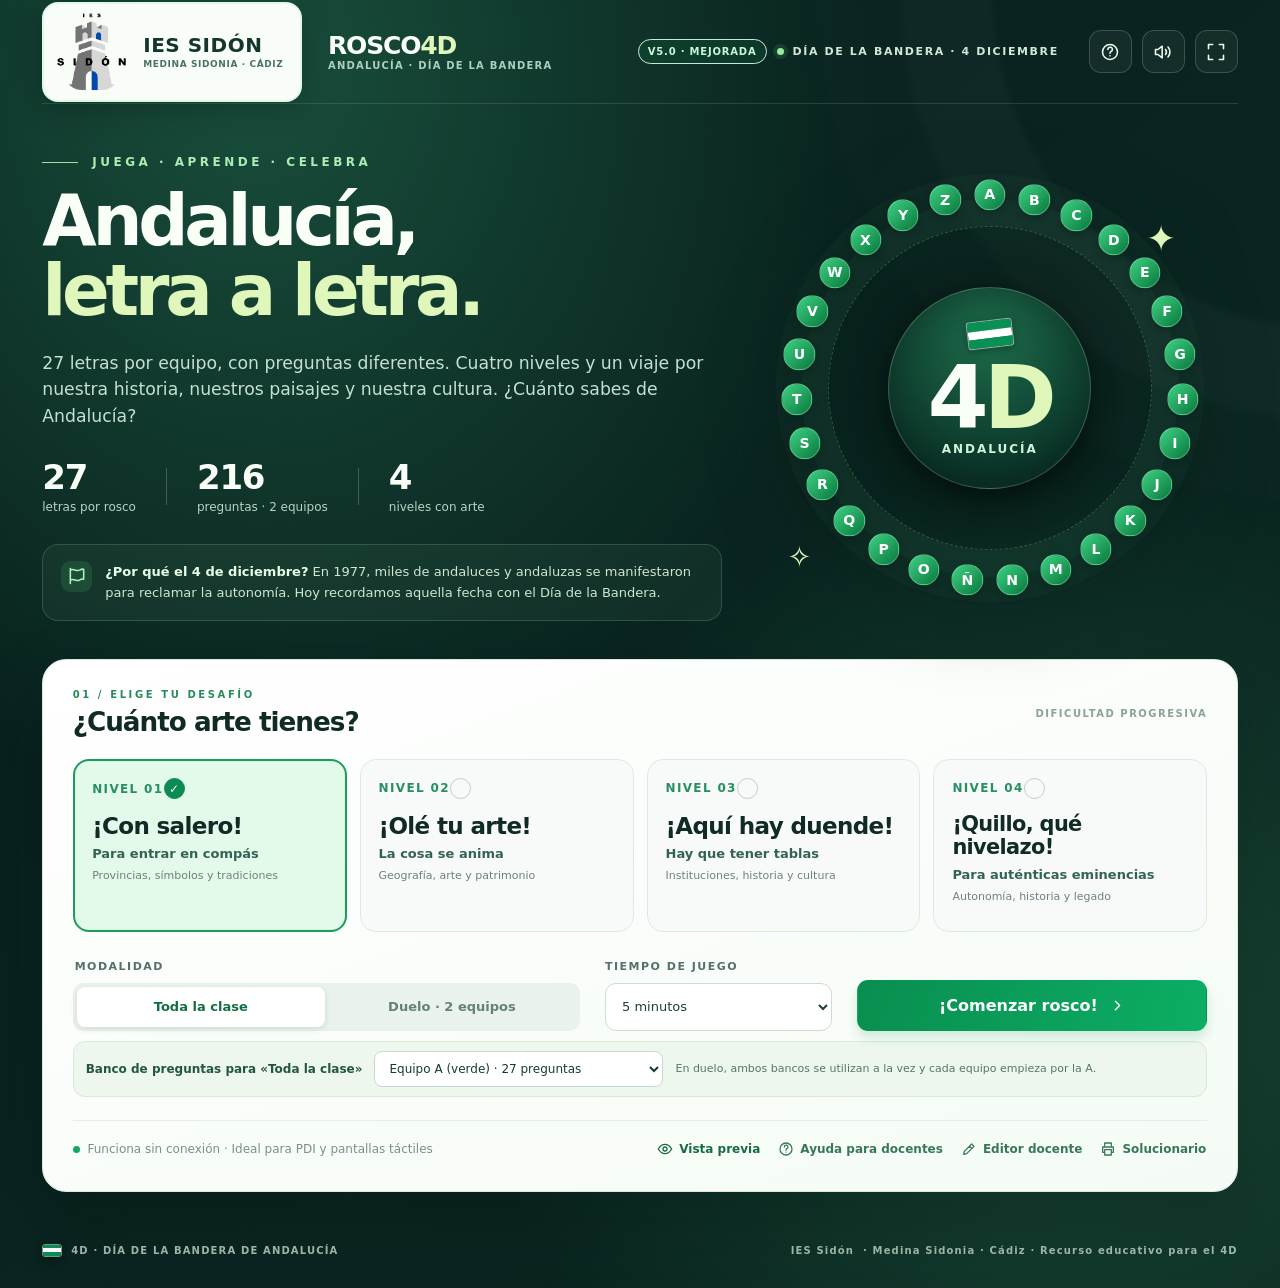
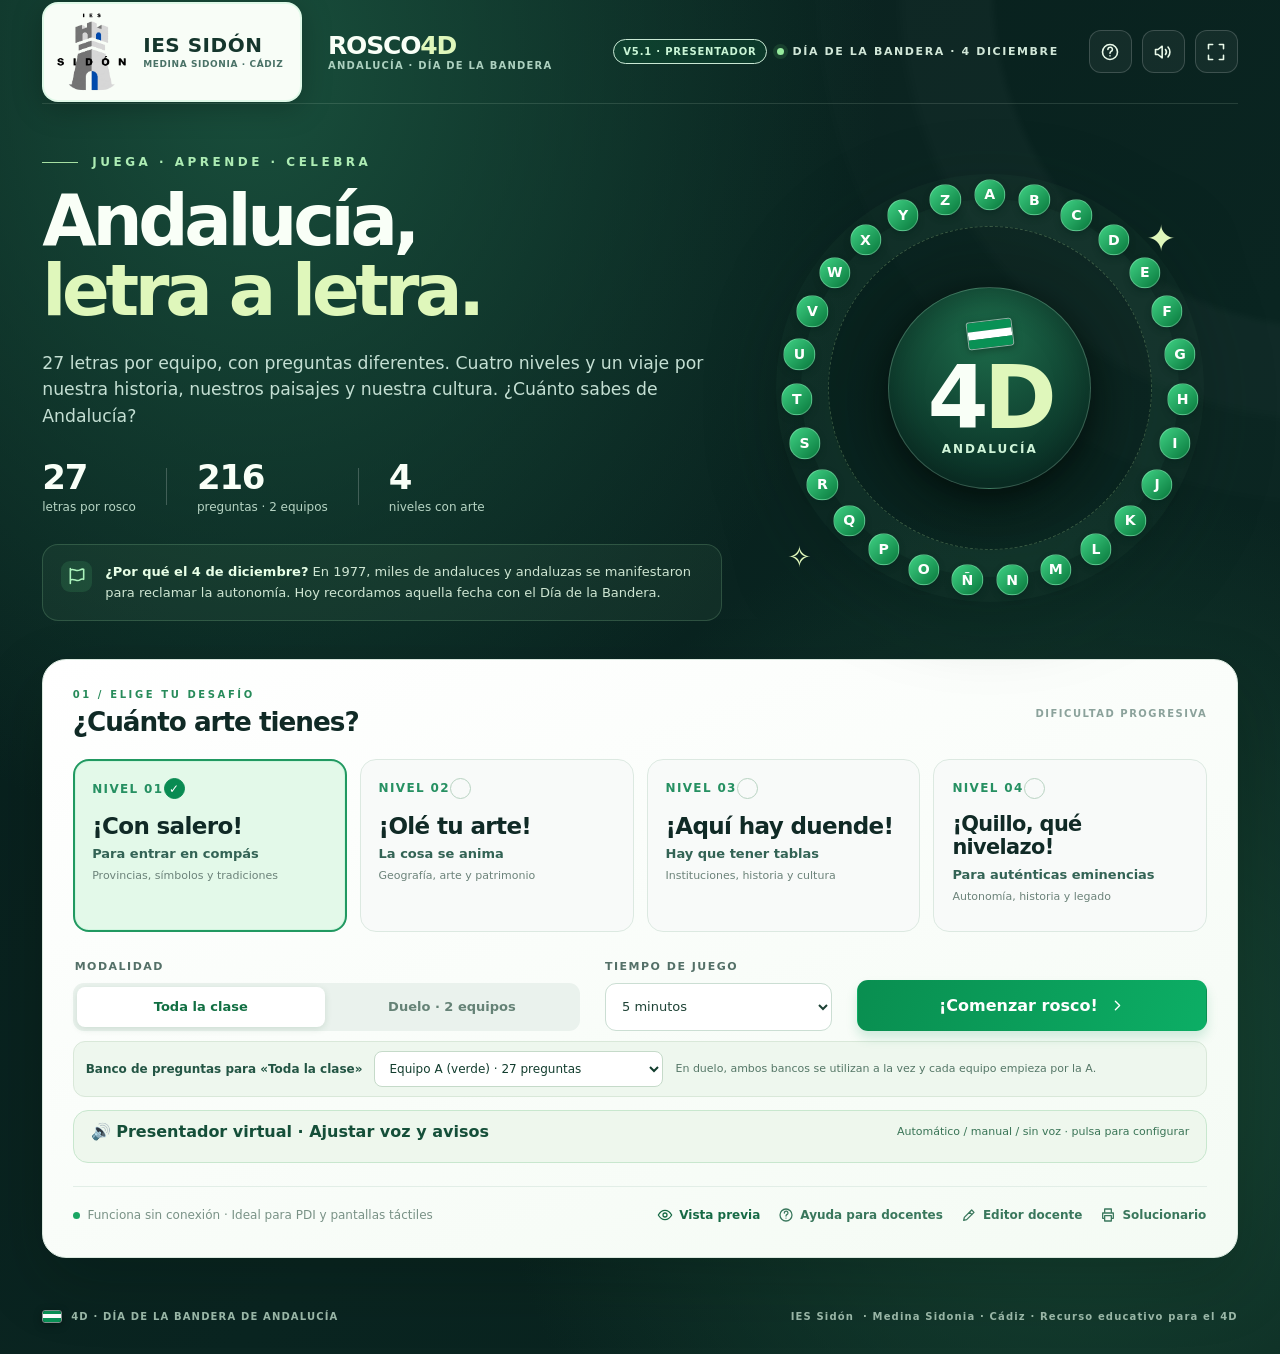
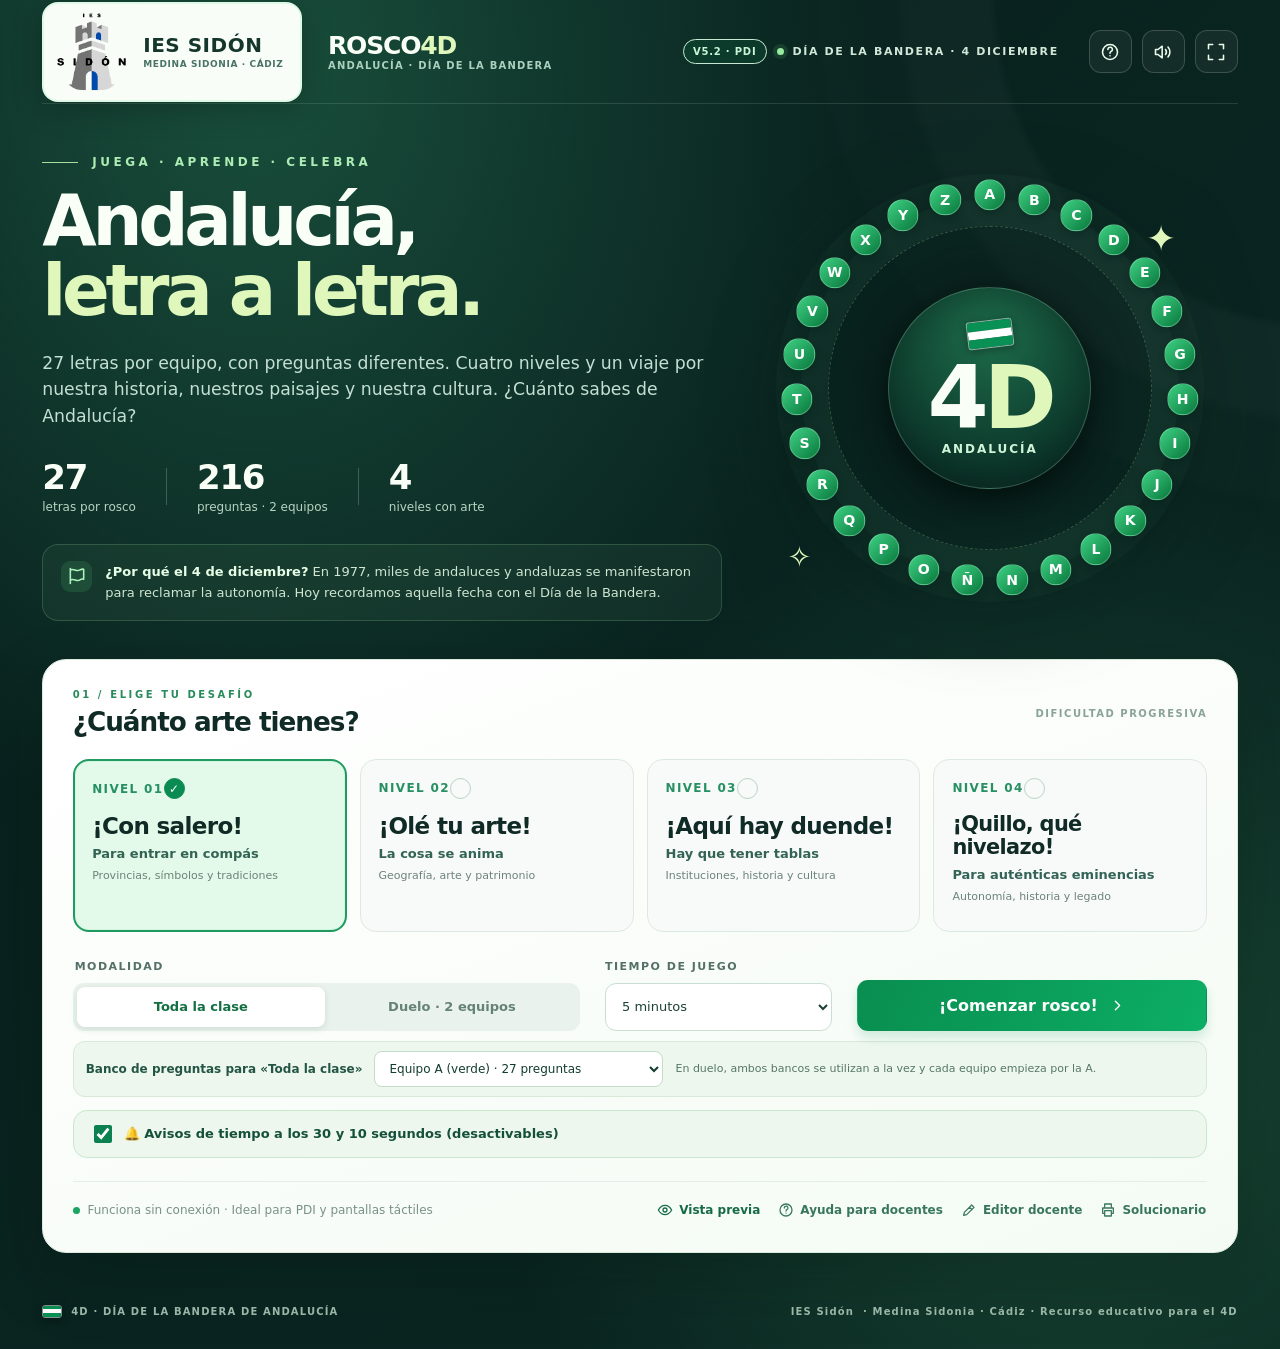
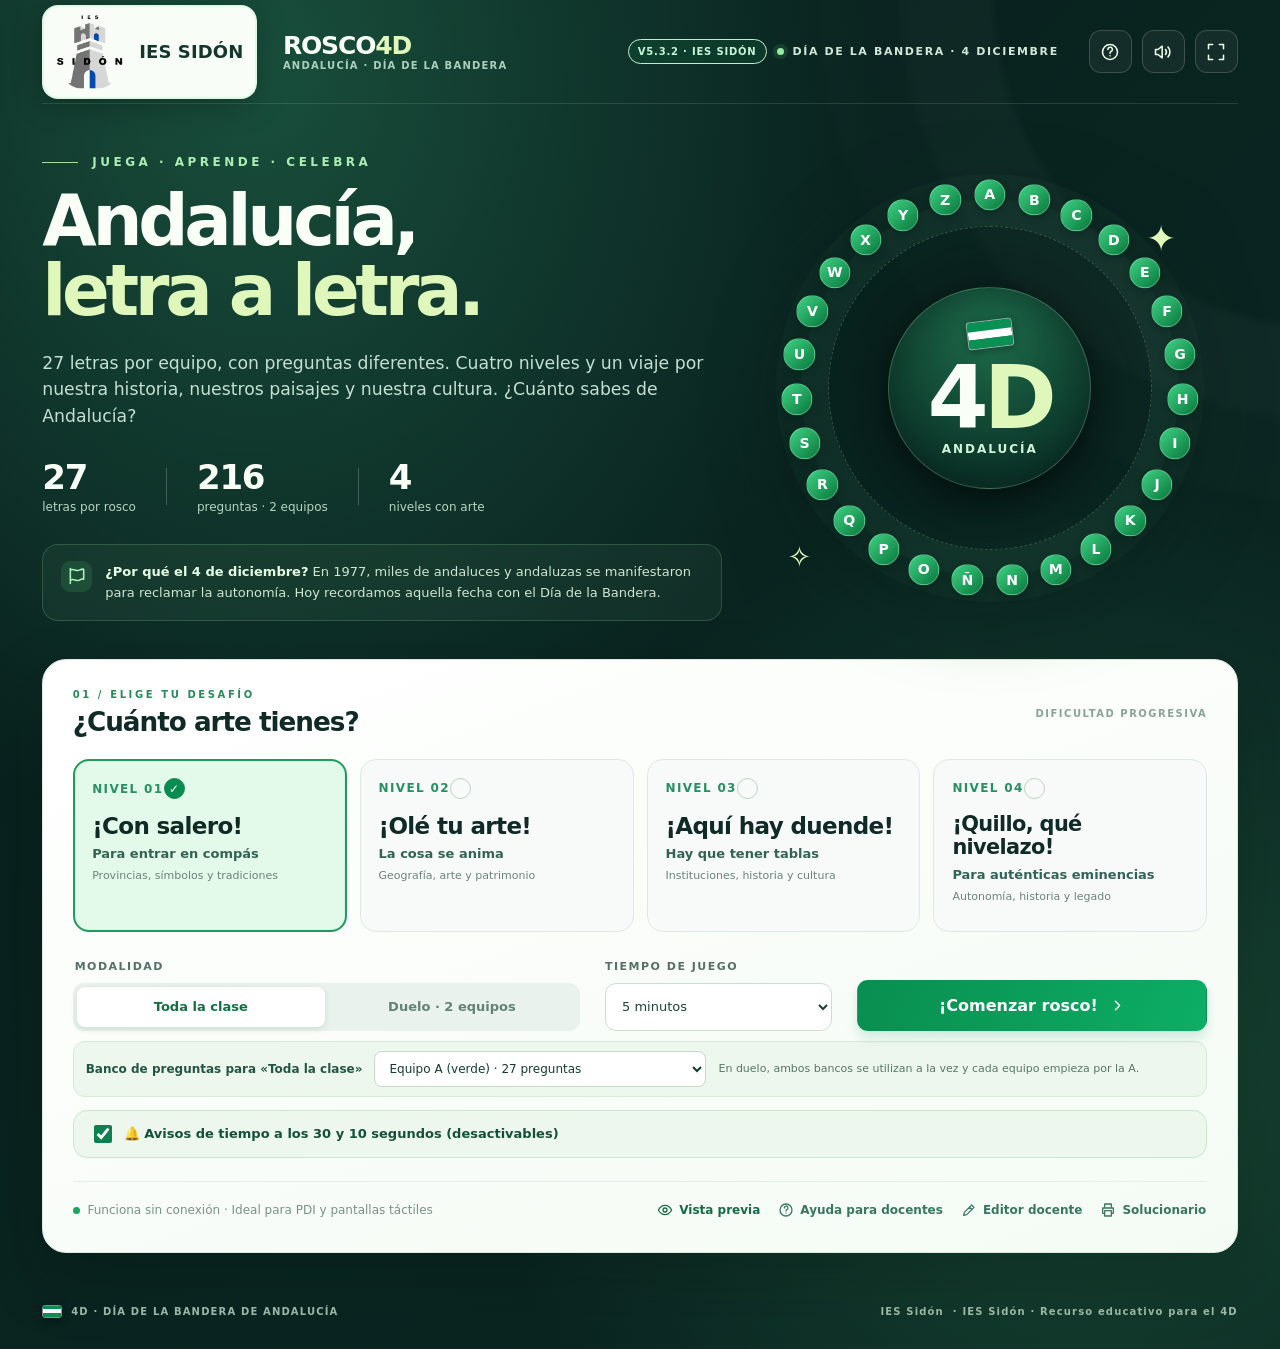
